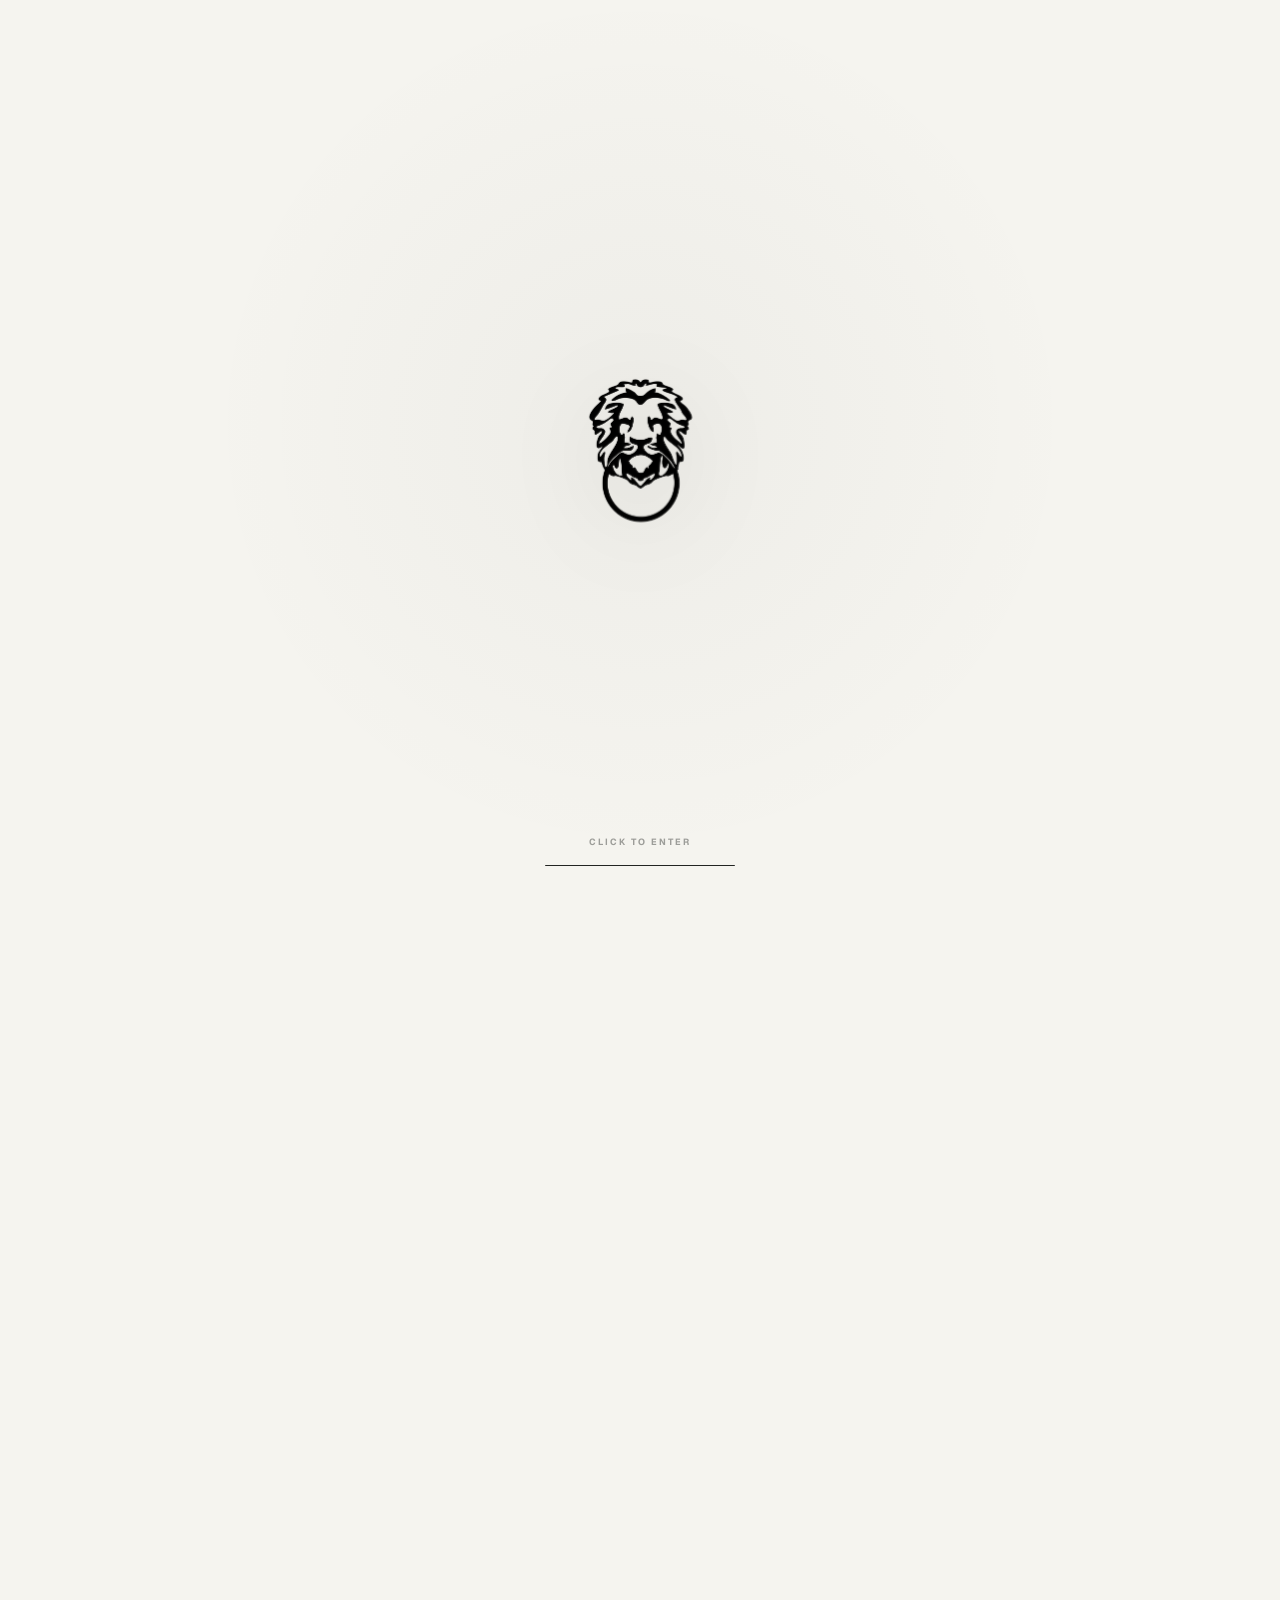
==== index.html @ c9fa3d01 "Update index.html" ====
<!DOCTYPE html>
<html lang="en" data-theme="light">
<head>
<meta charset="UTF-8">
<meta name="viewport" content="width=device-width, initial-scale=1.0, viewport-fit=cover">
<meta name="apple-mobile-web-app-capable" content="yes">
<title>Peachtree · Advisor Resource Center</title>
<link rel="preconnect" href="https://fonts.googleapis.com">
<link href="https://fonts.googleapis.com/css2?family=Cormorant+Garamond:ital,wght@0,300;0,400;0,500;0,600;1,300;1,400;1,500&family=Geist:wght@300;400;500;600&display=swap" rel="stylesheet">
<style>
 
/* ═══ TOKENS ═══ */
*, *::before, *::after { box-sizing: border-box; margin: 0; padding: 0; }
:root {
  --black:#000; --iron-ore:#222422; --ivory:#F5F4EF; --white:#fff;
  --ease:cubic-bezier(0.22,1,0.36,1); --spring:cubic-bezier(0.34,1.56,0.64,1);
  --accent:#2563eb; --new-badge:#dc2626;
}
[data-theme="light"] {
  --bg:var(--ivory); --bg-raised:var(--white); --bg-deep:#E8E7E1;
  --nav-bg:rgba(245,244,239,0.88); --nav-border:rgba(34,36,34,0.09);
  --text:var(--iron-ore); --text-2:rgba(34,36,34,0.50); --text-3:rgba(34,36,34,0.28);
  --border:rgba(34,36,34,0.09); --border-mid:rgba(34,36,34,0.15);
  --card-bg:var(--white);
  --card-shadow:0 4px 24px rgba(0,0,0,0.08),0 1px 4px rgba(0,0,0,0.04);
  --card-shadow-hov:0 20px 60px rgba(0,0,0,0.15),0 4px 16px rgba(0,0,0,0.07);
  --spine-bg:var(--iron-ore); --spine-text:var(--ivory);
  --badge-bg:var(--iron-ore); --badge-text:var(--ivory);
  --overlay-bg:rgba(20,22,20,0.60); --panel-bg:var(--white); --panel-bar:#EDECEA;
  --panel-border:rgba(34,36,34,0.10); --loader-ring:var(--iron-ore);
  --dot-bg:rgba(34,36,34,0.18); --dot-active:var(--iron-ore);
  --footer-border:rgba(34,36,34,0.08); --fav-color:#f59e0b;
}
[data-theme="dark"] {
  --bg:#141614; --bg-raised:#1C1E1C; --bg-deep:#0E100E;
  --nav-bg:rgba(14,16,14,0.92); --nav-border:rgba(245,244,239,0.07);
  --text:var(--ivory); --text-2:rgba(245,244,239,0.48); --text-3:rgba(245,244,239,0.24);
  --border:rgba(245,244,239,0.07); --border-mid:rgba(245,244,239,0.13);
  --card-bg:#1C1E1C;
  --card-shadow:0 4px 24px rgba(0,0,0,0.40),0 1px 4px rgba(0,0,0,0.20);
  --card-shadow-hov:0 20px 60px rgba(0,0,0,0.65),0 4px 16px rgba(0,0,0,0.30);
  --spine-bg:var(--ivory); --spine-text:var(--iron-ore);
  --badge-bg:rgba(245,244,239,0.12); --badge-text:var(--ivory);
  --overlay-bg:rgba(0,0,0,0.75); --panel-bg:#1C1E1C; --panel-bar:#111311;
  --panel-border:rgba(245,244,239,0.08); --loader-ring:var(--ivory);
  --dot-bg:rgba(245,244,239,0.18); --dot-active:var(--ivory);
  --footer-border:rgba(245,244,239,0.07); --fav-color:#f59e0b;
}
 
html { -webkit-font-smoothing:antialiased; scroll-behavior:smooth; }
body {
  font-family:'Geist',system-ui,sans-serif;
  background:var(--bg); color:var(--text);
  min-height:100svh; overflow-x:hidden;
  transition:background 0.5s var(--ease),color 0.5s var(--ease);
}
 
/* ═══ NAV ═══ */
nav {
  position:sticky; top:0; z-index:200; height:64px;
  display:flex; align-items:center; padding:0 48px;
  background:var(--nav-bg); border-bottom:1px solid var(--nav-border);
  backdrop-filter:saturate(180%) blur(24px);
  -webkit-backdrop-filter:saturate(180%) blur(24px);
  transition:background 0.5s var(--ease),border-color 0.5s var(--ease);
}
.nav-inner { width:100%; max-width:1500px; margin:0 auto; display:flex; align-items:center; justify-content:space-between; }
.wordmark { line-height:1; cursor:default; display:flex; align-items:center; min-width:170px; }
.nav-logo { width:clamp(178px,16vw,252px); height:42px; object-fit:contain; object-position:left center; display:block; border-radius:0; transition:opacity 0.5s var(--ease), transform 0.3s var(--ease); }
.nav-logo-dark { display:none; }
[data-theme="dark"] .nav-logo-light { display:none; }
[data-theme="dark"] .nav-logo-dark { display:block; }
.wordmark:hover .nav-logo { transform:translateY(-1px); }
.wordmark-fallback { display:none; font-family:'Cormorant Garamond',serif; font-size:18px; font-weight:600; letter-spacing:0.06em; color:var(--text); line-height:0.92; }
.wordmark-fallback small { display:block; font-family:'Geist',system-ui,sans-serif; font-size:8px; font-weight:600; letter-spacing:0.22em; text-transform:uppercase; color:var(--text); margin-top:5px; }
.wordmark.logo-missing .wordmark-fallback { display:block; }
.wordmark.logo-missing .nav-logo { display:none !important; }
.nav-label { font-size:10px; font-weight:700; letter-spacing:0.20em; text-transform:uppercase; color:var(--text); transition:color 0.5s; }
.nav-right { display:flex; align-items:center; gap:12px; }
.theme-pill { display:flex; background:var(--bg-deep); border:1px solid var(--border); border-radius:40px; padding:3px; cursor:pointer; transition:background 0.4s,border-color 0.4s; }
.theme-pill:hover { border-color:var(--border-mid); }
.tp-opt { font-size:11px; font-weight:600; padding:5px 14px; border-radius:30px; color:var(--text-3); transition:all 0.25s var(--ease); user-select:none; line-height:1; }
.tp-opt.on { background:var(--bg-raised); color:var(--text); box-shadow:0 1px 4px rgba(0,0,0,0.08); }
.admin-trigger { font-size:10px; font-weight:600; letter-spacing:0.14em; text-transform:uppercase; color:var(--text-2); border:1px solid var(--border-mid); background:transparent; padding:6px 13px; border-radius:8px; cursor:pointer; transition:all 0.2s var(--ease); }
.admin-trigger:hover { border-color:var(--border-mid); color:var(--text); background:var(--bg-deep); }
 
/* ═══ SEARCH BAR ═══ */
.search-wrap {
  max-width:1500px; margin:0 auto; padding:0 48px 32px;
  opacity:0; animation:up 0.7s var(--ease) 0.30s both;
}
.search-bar {
  display:flex; align-items:center; gap:12px;
  background:var(--card-bg); border:1px solid var(--border-mid);
  border-radius:14px; padding:12px 18px;
  box-shadow:var(--card-shadow);
  transition:border-color 0.2s,box-shadow 0.2s,background 0.5s;
}
.search-bar:focus-within { border-color:var(--iron-ore); box-shadow:0 0 0 3px rgba(34,36,34,0.07); }
[data-theme="dark"] .search-bar:focus-within { border-color:var(--ivory); box-shadow:0 0 0 3px rgba(245,244,239,0.07); }
.search-icon { color:var(--text-3); font-size:15px; flex-shrink:0; transition:color 0.5s; }
.search-input { flex:1; font-family:'Geist',system-ui,sans-serif; font-size:14px; color:var(--text); background:transparent; border:none; outline:none; }
.search-input::placeholder { color:var(--text-3); }
.search-clear { font-size:13px; color:var(--text-3); cursor:pointer; border:none; background:transparent; padding:2px 6px; border-radius:5px; transition:all 0.2s; display:none; }
.search-clear.show { display:block; }
.search-clear:hover { background:var(--bg-deep); color:var(--text); }
.search-count { font-size:11px; color:var(--text-3); white-space:nowrap; transition:color 0.5s; }
 
/* ═══ ANNOUNCEMENT BANNER ═══ */
.announce-bar {
  background: var(--iron-ore);
  color: var(--ivory);
  padding: 11px 48px;
  display: flex;
  align-items: center;
  justify-content: space-between;
  gap: 16px;
  font-size: 13px;
  font-weight: 500;
  line-height: 1.5;
  transition: background 0.5s;
}
[data-theme="dark"] .announce-bar { background: #2a2e2a; border-bottom: 1px solid var(--border); }
.announce-bar.hidden { display: none; }
.announce-msg { flex: 1; }
.announce-dismiss {
  font-size: 11px; font-weight: 700; letter-spacing: 0.08em;
  text-transform: uppercase; color: rgba(245,244,239,0.6);
  background: transparent; border: 1px solid rgba(245,244,239,0.25);
  border-radius: 6px; padding: 4px 11px; cursor: pointer;
  transition: all 0.2s; flex-shrink: 0; white-space: nowrap;
}
.announce-dismiss:hover { background: rgba(245,244,239,0.12); color: var(--ivory); }
 
/* ═══ CATEGORY FILTERS ═══ */
.filter-wrap {
  max-width: 1500px; margin: 0 auto; padding: 0 48px 24px;
  display: flex; align-items: center; gap: 8px; flex-wrap: wrap;
}
.filter-pill {
  font-size: 11px; font-weight: 600; letter-spacing: 0.08em;
  text-transform: uppercase; padding: 7px 16px; border-radius: 30px;
  border: 1px solid var(--border-mid); background: transparent;
  color: var(--text-2); cursor: pointer;
  transition: all 0.2s var(--ease);
}
.filter-pill:hover { border-color: var(--iron-ore); color: var(--text); background: var(--bg-deep); }
[data-theme="dark"] .filter-pill:hover { border-color: var(--ivory); }
.filter-pill.active {
  background: var(--iron-ore); color: var(--ivory);
  border-color: var(--iron-ore);
}
[data-theme="dark"] .filter-pill.active { background: var(--ivory); color: var(--iron-ore); border-color: var(--ivory); }
 
/* ═══ SECTION DIVIDER ═══ */
.shelf-divider {
  font-size: 9px; font-weight: 800; letter-spacing: 0.26em;
  text-transform: uppercase; color: var(--text-2);
  padding: 28px 0 14px;
  border-bottom: 1px solid var(--border);
  margin-bottom: 20px;
  display: flex; align-items: center; gap: 12px;
  transition: color 0.5s, border-color 0.5s;
}
.shelf-divider::before {
  content: '';
  width: 20px; height: 2px;
  background: var(--iron-ore);
  border-radius: 2px;
  flex-shrink: 0;
  transition: background 0.5s;
}
[data-theme="dark"] .shelf-divider::before { background: var(--ivory); }
 
/* Admin section divider field */
.admin-divider-row {
  display: flex; align-items: center; gap: 10px;
  padding: 11px 14px; background: var(--bg-deep);
  border: 1px solid var(--border); border-radius: 10px; margin-bottom: 16px;
}
.admin-divider-icon { font-size: 16px; flex-shrink: 0; }
.admin-divider-info { flex: 1; }
.admin-divider-label { font-size: 13px; font-weight: 500; color: var(--text); transition: color 0.5s; }
.admin-divider-sub { font-size: 11px; color: var(--text-3); transition: color 0.5s; }
 
/* ═══ HERO ═══ */
.hero { max-width:1500px; margin:0 auto; padding:72px 48px 40px; }
.hero-eyebrow { font-size:9px; font-weight:700; letter-spacing:0.26em; text-transform:uppercase; color:var(--text); margin-bottom:16px; opacity:0; animation:up 0.7s var(--ease) 0.05s both; transition:color 0.5s; }
.hero-title { font-family:'Cormorant Garamond',serif; font-size:clamp(48px,5.5vw,88px); font-weight:400; line-height:1.02; letter-spacing:-0.015em; color:var(--text); opacity:0; animation:up 0.7s var(--ease) 0.12s both; transition:color 0.5s; }
.hero-title em { font-style:italic; font-weight:300; color:var(--text); transition:color 0.5s; }
.hero-rule { width:48px; height:1px; background:var(--border-mid); margin:28px 0; opacity:0; animation:up 0.7s var(--ease) 0.19s both; transition:background 0.5s; }
.hero-desc { font-size:15px; color:var(--text); line-height:1.75; max-width:460px; opacity:0; animation:up 0.7s var(--ease) 0.25s both; transition:color 0.5s; }
@keyframes up { from{opacity:0;transform:translateY(20px)} to{opacity:1;transform:translateY(0)} }
 
/* ═══ SHELF ═══ */
.shelf-wrap { max-width:1500px; margin:0 auto; padding:0 48px 100px; }
.shelf-label { font-size:9px; font-weight:700; letter-spacing:0.22em; text-transform:uppercase; color:var(--text-2); padding-bottom:16px; border-bottom:1px solid var(--border); margin-bottom:32px; transition:color 0.5s,border-color 0.5s; }
.shelf-section { margin-bottom:48px; }
.shelf { display:flex; flex-direction:column; gap:20px; }
 
/* No results */
.no-results { text-align:center; padding:60px 20px; color:var(--text-3); }
.no-results-icon { font-size:40px; margin-bottom:12px; opacity:0.5; }
.no-results-text { font-family:'Cormorant Garamond',serif; font-size:22px; color:var(--text-2); }
 
/* ═══ MAG CARD ═══ */
.mag-card {
  display:flex; align-items:stretch; background:var(--card-bg);
  border-radius:16px; border:1px solid var(--border);
  box-shadow:var(--card-shadow); overflow:hidden; cursor:pointer;
  position:relative; opacity:0; animation:up 0.6s var(--ease) both;
  transition:box-shadow 0.35s var(--ease),transform 0.35s var(--ease),background 0.5s var(--ease),border-color 0.5s var(--ease);
  min-height:110px;
}
.mag-card:nth-child(1){animation-delay:0.10s} .mag-card:nth-child(2){animation-delay:0.15s}
.mag-card:nth-child(3){animation-delay:0.20s} .mag-card:nth-child(4){animation-delay:0.25s}
.mag-card:nth-child(5){animation-delay:0.30s} .mag-card:nth-child(6){animation-delay:0.35s}
.mag-card:nth-child(7){animation-delay:0.40s} .mag-card:nth-child(8){animation-delay:0.45s}
.mag-card:nth-child(9){animation-delay:0.50s} .mag-card:nth-child(10){animation-delay:0.55s}
.mag-card:nth-child(11){animation-delay:0.60s} .mag-card:nth-child(12){animation-delay:0.65s}
.mag-card.search-hidden { display:none; }
.mag-card:hover { box-shadow:var(--card-shadow-hov); transform:translateY(-5px) translateX(3px); }
.mag-card:active { transform:translateY(-2px) scale(0.995); }
.mag-card::before { content:''; position:absolute; right:0; top:8px; bottom:8px; width:0; background:linear-gradient(to right,transparent,rgba(34,36,34,0.04)); border-radius:0 16px 16px 0; transition:width 0.4s var(--ease); pointer-events:none; }
.mag-card:hover::before { width:40px; }
[data-theme="dark"] .mag-card::before { background:linear-gradient(to right,transparent,rgba(245,244,239,0.03)); }
 
.mag-spine { width:52px; flex-shrink:0; background:var(--spine-bg); display:flex; align-items:center; justify-content:center; padding:12px 0; position:relative; transition:background 0.5s var(--ease); }
.mag-spine-num { font-family:'Cormorant Garamond',serif; font-size:13px; font-weight:400; color:var(--spine-text); writing-mode:vertical-rl; text-orientation:mixed; transform:rotate(180deg); letter-spacing:0.08em; opacity:0.55; transition:color 0.5s; }
.spine-icon { position:absolute; top:16px; font-size:18px; line-height:1; }
.mag-body { flex:1; padding:22px 28px; display:flex; align-items:center; gap:24px; min-width:0; }
.mag-info { flex:1; min-width:0; }
.mag-type { font-size:9px; font-weight:700; letter-spacing:0.18em; text-transform:uppercase; color:var(--text-3); margin-bottom:7px; display:flex; align-items:center; gap:6px; transition:color 0.5s; }
.new-pill { background:var(--new-badge); color:white; font-size:8px; font-weight:800; letter-spacing:0.14em; padding:2px 7px; border-radius:4px; text-transform:uppercase; animation:pulse-new 2s ease-in-out infinite; }
@keyframes pulse-new { 0%,100%{opacity:1} 50%{opacity:0.75} }
.mag-title { font-family:'Cormorant Garamond',serif; font-size:26px; font-weight:500; color:var(--text); line-height:1.20; letter-spacing:0.01em; margin-bottom:7px; transition:color 0.5s; }
.mag-desc { font-size:13px; color:var(--text-2); line-height:1.6; transition:color 0.5s; }
.mag-right { display:flex; flex-direction:column; align-items:flex-end; justify-content:space-between; gap:16px; flex-shrink:0; }
.mag-badge { font-size:9px; font-weight:700; letter-spacing:0.14em; text-transform:uppercase; background:var(--badge-bg); color:var(--badge-text); padding:5px 11px; border-radius:6px; transition:background 0.5s,color 0.5s; }
.mag-actions { display:flex; align-items:center; gap:8px; }
 
/* Favorite star */
.fav-btn {
  width:32px; height:32px; border-radius:50%; border:1px solid var(--border-mid);
  background:transparent; display:flex; align-items:center; justify-content:center;
  cursor:pointer; font-size:14px; transition:all 0.2s var(--ease); flex-shrink:0;
  z-index:2; position:relative;
}
.fav-btn:hover { border-color:var(--fav-color); background:rgba(245,158,11,0.08); }
.fav-btn.active { border-color:var(--fav-color); background:rgba(245,158,11,0.12); }
.fav-star { transition:transform 0.25s var(--spring); }
.fav-btn:hover .fav-star { transform:scale(1.25); }
.fav-btn.active .fav-star { filter:none; }
 
.mag-arrow { width:36px; height:36px; border-radius:50%; border:1px solid var(--border-mid); display:flex; align-items:center; justify-content:center; transition:all 0.3s var(--ease); flex-shrink:0; }
.mag-card:hover .mag-arrow { background:var(--iron-ore); border-color:var(--iron-ore); transform:translate(2px,-2px); }
[data-theme="dark"] .mag-card:hover .mag-arrow { background:var(--ivory); border-color:var(--ivory); }
.mag-arrow-icon { transition:stroke 0.3s; stroke:var(--text-3); }
.mag-card:hover .mag-arrow-icon { stroke:var(--ivory); }
[data-theme="dark"] .mag-card:hover .mag-arrow-icon { stroke:var(--iron-ore); }
 
/* ═══ RECENTLY OPENED ═══ */
.recent-section { margin-bottom:40px; }
.recent-row { display:flex; gap:12px; flex-wrap:wrap; }
.recent-chip {
  display:flex; align-items:center; gap:8px;
  background:var(--card-bg); border:1px solid var(--border);
  border-radius:10px; padding:9px 14px; cursor:pointer;
  font-size:12px; font-weight:500; color:var(--text-2);
  box-shadow:var(--card-shadow);
  transition:all 0.2s var(--ease);
  max-width:220px;
}
.recent-chip:hover { border-color:var(--border-mid); color:var(--text); box-shadow:var(--card-shadow-hov); transform:translateY(-2px); }
.recent-chip-icon { font-size:14px; flex-shrink:0; }
.recent-chip-label { white-space:nowrap; overflow:hidden; text-overflow:ellipsis; }
.recent-chip-x { margin-left:4px; opacity:0.4; flex-shrink:0; font-size:11px; }
.recent-chip:hover .recent-chip-x { opacity:0.7; }
 
/* ═══ VIEWER OVERLAY ═══ */
.overlay { position:fixed; inset:0; z-index:900; opacity:0; pointer-events:none; transition:opacity 0.4s var(--ease); display:flex; flex-direction:column; }
.overlay.open { opacity:1; pointer-events:all; }
.overlay-scrim { position:absolute; inset:0; background:var(--overlay-bg); backdrop-filter:blur(18px) saturate(120%); -webkit-backdrop-filter:blur(18px) saturate(120%); }
.viewer-sheet { position:relative; z-index:1; display:flex; flex-direction:column; width:calc(100% - 48px); max-width:1380px; height:calc(100vh - 40px); margin:20px auto; background:var(--panel-bg); border-radius:20px; overflow:hidden; border:1px solid var(--panel-border); box-shadow:0 40px 100px rgba(0,0,0,0.25),0 8px 32px rgba(0,0,0,0.10); transform:scale(0.96) translateY(20px); transition:transform 0.45s var(--ease),background 0.5s,border-color 0.5s; }
.overlay.open .viewer-sheet { transform:scale(1) translateY(0); }
.sheet-bar { height:56px; display:flex; align-items:center; padding:0 20px; border-bottom:1px solid var(--panel-border); background:var(--panel-bar); flex-shrink:0; gap:10px; transition:background 0.5s,border-color 0.5s; }
.bar-left { display:flex; align-items:center; gap:10px; flex:1; min-width:0; }
.bar-badge { font-size:9px; font-weight:700; letter-spacing:0.14em; text-transform:uppercase; background:var(--badge-bg); color:var(--badge-text); padding:4px 10px; border-radius:5px; flex-shrink:0; transition:background 0.5s,color 0.5s; }
.bar-title { font-size:14px; font-weight:500; color:var(--text); white-space:nowrap; overflow:hidden; text-overflow:ellipsis; transition:color 0.5s; }
.bar-right { display:flex; align-items:center; gap:8px; flex-shrink:0; }
.bar-btn { width:34px; height:34px; border-radius:50%; border:1px solid var(--border-mid); background:transparent; display:flex; align-items:center; justify-content:center; cursor:pointer; transition:all 0.2s var(--ease); flex-shrink:0; }
.bar-btn svg { stroke:var(--text-2); transition:stroke 0.2s; }
.bar-btn:hover { background:var(--iron-ore); border-color:var(--iron-ore); }
.bar-btn:hover svg { stroke:var(--ivory); }
[data-theme="dark"] .bar-btn:hover { background:var(--ivory); border-color:var(--ivory); }
[data-theme="dark"] .bar-btn:hover svg { stroke:var(--iron-ore); }
.bar-btn:disabled { opacity:0.25; cursor:not-allowed; }
.bar-btn:disabled:hover { background:transparent; border-color:var(--border-mid); }
.bar-btn:disabled:hover svg { stroke:var(--text-2); }
.bar-counter { font-size:11px; font-weight:500; color:var(--text-3); min-width:36px; text-align:center; transition:color 0.5s; }
.bar-open { display:flex; align-items:center; gap:7px; font-size:12px; font-weight:600; letter-spacing:0.05em; text-transform:uppercase; text-decoration:none; color:var(--ivory); background:var(--iron-ore); border:1px solid transparent; padding:9px 18px; border-radius:9px; transition:all 0.25s var(--ease); white-space:nowrap; box-shadow:0 2px 10px rgba(34,36,34,0.25); }
.bar-open:hover { background:var(--black); transform:translateY(-2px); box-shadow:0 6px 20px rgba(34,36,34,0.35); }
[data-theme="dark"] .bar-open { color:var(--iron-ore); background:var(--ivory); }
[data-theme="dark"] .bar-open:hover { background:var(--white); }
 
/* Copy link button */
.bar-copy { display:flex; align-items:center; gap:6px; font-size:11px; font-weight:600; letter-spacing:0.05em; text-transform:uppercase; color:var(--text-2); background:transparent; border:1px solid var(--border-mid); padding:8px 14px; border-radius:8px; cursor:pointer; transition:all 0.2s var(--ease); white-space:nowrap; }
.bar-copy:hover { border-color:var(--border-mid); background:var(--bg-deep); color:var(--text); }
.bar-copy.copied { border-color:#16a34a; color:#16a34a; background:rgba(22,163,74,0.08); }
 
.bar-close { width:34px; height:34px; border-radius:50%; border:1px solid var(--border-mid); background:transparent; display:flex; align-items:center; justify-content:center; cursor:pointer; font-size:18px; line-height:1; color:var(--text-2); transition:all 0.2s var(--ease); flex-shrink:0; }
.bar-close:hover { background:#ff3b30; border-color:#ff3b30; color:white; }
.bar-back { display:none; align-items:center; gap:6px; font-size:11px; font-weight:600; letter-spacing:0.06em; text-transform:uppercase; color:var(--text-2); border:1px solid var(--border-mid); padding:7px 14px; border-radius:8px; cursor:pointer; background:transparent; transition:all 0.2s var(--ease); white-space:nowrap; flex-shrink:0; }
.bar-back.show { display:flex; }
.bar-back:hover { background:var(--bg-deep); color:var(--text); }
.sheet-stage { flex:1; position:relative; overflow:hidden; background:var(--bg-deep); transition:background 0.5s; }
.sheet-frame { position:absolute; inset:0; width:100%; height:100%; border:none; opacity:0; transition:opacity 0.5s var(--ease),transform 0.45s var(--ease); }
.sheet-frame.show { opacity:1; transform:none !important; }
.sheet-frame.from-right { transform:translateX(60px); }
.sheet-frame.from-left { transform:translateX(-60px); }
.sheet-loader { position:absolute; inset:0; display:flex; flex-direction:column; align-items:center; justify-content:center; gap:14px; z-index:5; opacity:0; pointer-events:none; transition:opacity 0.3s; }
.sheet-loader.on { opacity:1; pointer-events:all; }
.spin { width:32px; height:32px; border-radius:50%; border:2.5px solid var(--border); border-top-color:var(--loader-ring); animation:spin 0.75s linear infinite; }
@keyframes spin { to{transform:rotate(360deg)} }
.spin-txt { font-size:12px; color:var(--text-3); letter-spacing:0.06em; transition:color 0.5s; }
.sheet-dots { display:flex; align-items:center; justify-content:center; gap:6px; padding:11px 20px; border-top:1px solid var(--panel-border); background:var(--panel-bar); flex-shrink:0; flex-wrap:wrap; transition:background 0.5s,border-color 0.5s; }
.sdot { width:6px; height:6px; border-radius:50%; background:var(--dot-bg); cursor:pointer; transition:all 0.3s var(--ease); }
.sdot.on { background:var(--dot-active); width:22px; border-radius:3px; }
.sdot:hover:not(.on) { transform:scale(1.35); opacity:0.7; }
.sub-picker { position:absolute; inset:0; display:flex; flex-direction:column; align-items:center; justify-content:center; padding:40px 48px; gap:14px; opacity:0; pointer-events:none; transition:opacity 0.35s var(--ease); overflow-y:auto; }
.sub-picker.show { opacity:1; pointer-events:all; }
.sub-picker-title { font-family:'Cormorant Garamond',serif; font-size:32px; font-weight:500; color:var(--text); letter-spacing:0.01em; margin-bottom:8px; text-align:center; transition:color 0.5s; }
.sub-picker-sub { font-size:13px; color:var(--text-2); margin-bottom:20px; text-align:center; transition:color 0.5s; }
.sub-item { width:100%; max-width:560px; background:var(--card-bg); border:1px solid var(--border); border-radius:14px; padding:20px 24px; cursor:pointer; display:flex; align-items:center; gap:18px; box-shadow:var(--card-shadow); transition:transform 0.28s var(--ease),box-shadow 0.28s var(--ease),background 0.5s,border-color 0.5s; }
.sub-item:hover { transform:translateY(-3px) translateX(2px); box-shadow:var(--card-shadow-hov); }
.sub-item-icon { width:44px; height:44px; border-radius:10px; background:var(--iron-ore); display:flex; align-items:center; justify-content:center; font-size:20px; flex-shrink:0; transition:background 0.5s; }
[data-theme="dark"] .sub-item-icon { background:rgba(245,244,239,0.10); border:1px solid var(--border); }
.sub-item-info { flex:1; min-width:0; }
.sub-item-label { font-family:'Cormorant Garamond',serif; font-size:20px; font-weight:500; color:var(--text); letter-spacing:0.01em; transition:color 0.5s; }
.sub-item-desc { font-size:12px; color:var(--text-2); margin-top:3px; transition:color 0.5s; }
.sub-item-badge { font-size:9px; font-weight:700; letter-spacing:0.14em; text-transform:uppercase; background:var(--badge-bg); color:var(--badge-text); padding:4px 10px; border-radius:5px; flex-shrink:0; transition:background 0.5s,color 0.5s; }
 
/* ═══ FOOTER ═══ */
footer { border-top:1px solid var(--footer-border); padding:24px 48px; transition:border-color 0.5s; }
.footer-inner { max-width:1500px; margin:0 auto; display:flex; align-items:center; justify-content:space-between; flex-wrap:wrap; gap:8px; }
.footer-brand { font-family:'Cormorant Garamond',serif; font-size:14px; font-weight:500; letter-spacing:0.05em; color:var(--text-3); transition:color 0.5s; }
.footer-copy { font-size:11px; color:var(--text-3); transition:color 0.5s; }
 
/* ═══ RESPONSIVE ═══ */
@media (max-width:768px) {
  nav { padding:0 20px; }
  .hero { padding:52px 20px 40px; }
  .shelf-wrap,.search-wrap { padding-left:20px; padding-right:20px; }
  .nav-label,.admin-trigger { display:none; }
  .hero-title { font-size:clamp(40px,11vw,64px); }
  .mag-desc { display:none; }
  .mag-title { font-size:20px; }
  .mag-body { padding:16px 18px; gap:14px; }
  .mag-spine { width:44px; }
  .viewer-sheet { width:calc(100% - 16px); height:calc(100dvh - 16px); margin:8px auto; border-radius:14px; }

  /* Mobile viewer polish */
  .sheet-bar { height:auto; min-height:56px; flex-wrap:wrap; align-items:flex-start; padding:12px; gap:10px; }
  .bar-left { width:100%; flex:0 0 100%; }
  .bar-title { font-size:13px; max-width:100%; }
  .bar-right { width:100%; overflow-x:auto; justify-content:flex-start; gap:7px; padding-bottom:2px; -webkit-overflow-scrolling:touch; }
  .bar-right::-webkit-scrollbar { display:none; }
  .bar-btn,.bar-close { width:34px; height:34px; min-width:34px; }
  .bar-copy,.bar-open,.bar-back { display:flex; min-height:34px; padding:8px 11px; font-size:10px; letter-spacing:0.04em; }
  .bar-counter { min-width:32px; padding-top:10px; }
  .sheet-stage { min-height:0; }
  .sub-picker { justify-content:flex-start; padding:24px 16px 32px; }
  .sub-picker-title { font-size:26px; }
  .sub-item { max-width:none; padding:16px; gap:12px; }
  .sub-item-icon { width:38px; height:38px; font-size:18px; }
  .sub-item-label { font-size:18px; }
  .sub-item-badge { font-size:8px; padding:4px 8px; }
  .mag-actions { gap:6px; }
  footer { padding:20px; }
}
@supports (padding-bottom:env(safe-area-inset-bottom)) {
  footer { padding-bottom:calc(24px + env(safe-area-inset-bottom)); }
}
 
/* ═══ ADMIN PANEL ═══ */
.admin-overlay { position:fixed; inset:0; z-index:1000; opacity:0; pointer-events:none; transition:opacity 0.35s var(--ease); }
.admin-overlay.open { opacity:1; pointer-events:all; }
.admin-panel { position:absolute; inset:0; display:grid; grid-template-rows:64px 1fr 72px; grid-template-columns:300px 1fr; background:var(--bg); transform:translateY(30px) scale(0.98); transition:transform 0.4s var(--ease),background 0.5s; overflow:hidden; }
.admin-overlay.open .admin-panel { transform:translateY(0) scale(1); }
 
/* Password gate */
.admin-gate { position:absolute; inset:0; z-index:10; display:flex; align-items:center; justify-content:center; background:var(--bg); flex-direction:column; gap:20px; }
.admin-gate.hidden { display:none; }
.admin-gate-box { background:var(--card-bg); border:1px solid var(--border); border-radius:20px; padding:40px 48px; display:flex; flex-direction:column; gap:16px; align-items:center; box-shadow:var(--card-shadow-hov); width:100%; max-width:400px; }
.admin-gate-title { font-family:'Cormorant Garamond',serif; font-size:28px; font-weight:500; color:var(--text); }
.admin-gate-sub { font-size:13px; color:var(--text-2); text-align:center; }
.admin-gate-input { font-family:'Geist',system-ui,sans-serif; font-size:15px; color:var(--text); background:var(--bg); border:1px solid var(--border-mid); border-radius:10px; padding:12px 16px; outline:none; width:100%; text-align:center; letter-spacing:0.1em; transition:border-color 0.2s; }
.admin-gate-input:focus { border-color:var(--iron-ore); }
.admin-gate-btn { width:100%; font-size:13px; font-weight:700; letter-spacing:0.08em; text-transform:uppercase; color:var(--ivory); background:var(--iron-ore); border:none; border-radius:10px; padding:13px; cursor:pointer; transition:all 0.2s var(--ease); }
.admin-gate-btn:hover { background:var(--black); transform:translateY(-1px); }
[data-theme="dark"] .admin-gate-btn { color:var(--iron-ore); background:var(--ivory); }
.admin-gate-err { font-size:12px; color:#dc2626; display:none; }
.admin-gate-err.show { display:block; }
.admin-gate-cancel { font-size:12px; color:var(--text-3); cursor:pointer; background:none; border:none; text-decoration:underline; }
 
.admin-topbar { grid-column:1/-1; grid-row:1; display:flex; align-items:center; justify-content:space-between; padding:0 28px; background:var(--panel-bar); border-bottom:1px solid var(--panel-border); gap:20px; transition:background 0.5s,border-color 0.5s; }
.admin-topbar-left { display:flex; align-items:center; gap:16px; }
.admin-topbar-title { font-family:'Cormorant Garamond',serif; font-size:22px; font-weight:500; color:var(--text); letter-spacing:0.01em; transition:color 0.5s; }
.admin-topbar-sub { font-size:11px; color:var(--text-3); transition:color 0.5s; }
.admin-topbar-right { display:flex; align-items:center; gap:10px; }
.admin-sidebar { grid-column:1; grid-row:2; border-right:1px solid var(--panel-border); overflow-y:auto; background:var(--panel-bar); display:flex; flex-direction:column; transition:background 0.5s,border-color 0.5s; }
.admin-sidebar-label { font-size:9px; font-weight:700; letter-spacing:0.20em; text-transform:uppercase; color:var(--text-3); padding:18px 20px 10px; transition:color 0.5s; }
.admin-sidebar-item { display:flex; align-items:center; gap:10px; padding:12px 20px; cursor:pointer; border-bottom:1px solid var(--border); transition:background 0.18s; position:relative; user-select:none; }
.admin-sidebar-item:hover { background:var(--bg-deep); }
.admin-sidebar-item.active { background:var(--bg-raised); border-right:2px solid var(--iron-ore); }
[data-theme="dark"] .admin-sidebar-item.active { border-right-color:var(--ivory); }
.asi-icon { font-size:18px; flex-shrink:0; width:28px; text-align:center; }
.asi-info { flex:1; min-width:0; }
.asi-name { font-size:13px; font-weight:500; color:var(--text); white-space:nowrap; overflow:hidden; text-overflow:ellipsis; transition:color 0.5s; }
.asi-type { font-size:10px; color:var(--text-3); transition:color 0.5s; }
.asi-status { font-size:8px; font-weight:700; letter-spacing:0.10em; text-transform:uppercase; padding:2px 7px; border-radius:4px; flex-shrink:0; }
.asi-status.live { background:#d4edda; color:#155724; }
.asi-status.empty { background:var(--bg-deep); color:var(--text-3); border:1px solid var(--border); }
 
.admin-sidebar-add { margin:12px 16px; font-size:11px; font-weight:600; color:var(--text-2); background:transparent; border:1px dashed var(--border-mid); border-radius:8px; padding:10px; cursor:pointer; display:flex; align-items:center; justify-content:center; gap:6px; transition:all 0.2s var(--ease); }
.admin-sidebar-add:hover { border-color:var(--iron-ore); color:var(--text); background:var(--bg-raised); }
[data-theme="dark"] .admin-sidebar-add:hover { border-color:var(--ivory); }
.admin-editor { grid-column:2; grid-row:2; overflow-y:auto; padding:32px 40px; display:flex; flex-direction:column; gap:0; }
.admin-empty { display:flex; flex-direction:column; align-items:center; justify-content:center; height:100%; gap:12px; color:var(--text-3); text-align:center; }
.admin-empty-icon { font-size:48px; opacity:0.4; }
.admin-empty-title { font-family:'Cormorant Garamond',serif; font-size:24px; font-weight:400; color:var(--text-2); }
.admin-empty-sub { font-size:13px; color:var(--text-3); max-width:320px; line-height:1.6; }
.editor-section-title { font-size:9px; font-weight:700; letter-spacing:0.22em; text-transform:uppercase; color:var(--text-3); padding-bottom:12px; border-bottom:1px solid var(--border); margin-bottom:20px; margin-top:32px; transition:color 0.5s,border-color 0.5s; }
.editor-section-title:first-child { margin-top:0; }
.admin-field { display:flex; flex-direction:column; gap:6px; margin-bottom:16px; }
.admin-field:last-child { margin-bottom:0; }
.admin-label { font-size:10px; font-weight:700; letter-spacing:0.16em; text-transform:uppercase; color:var(--text-3); transition:color 0.5s; }
.admin-input { font-family:'Geist',system-ui,sans-serif; font-size:14px; color:var(--text); background:var(--bg-raised); border:1px solid var(--border-mid); border-radius:10px; padding:11px 14px; outline:none; transition:border-color 0.2s,background 0.5s,color 0.5s,box-shadow 0.2s; width:100%; }
.admin-input:focus { border-color:var(--iron-ore); box-shadow:0 0 0 3px rgba(34,36,34,0.07); }
[data-theme="dark"] .admin-input:focus { border-color:var(--ivory); box-shadow:0 0 0 3px rgba(245,244,239,0.07); }
.admin-input::placeholder { color:var(--text-3); }
.admin-input.url-input { font-size:12px; font-family:monospace; }
.admin-row-2 { display:grid; grid-template-columns:1fr 1fr; gap:16px; }
.admin-row-icon-name { display:grid; grid-template-columns:80px 1fr; gap:16px; }
 
/* New badge toggle */
.new-toggle-row { display:flex; align-items:center; gap:12px; padding:12px 14px; background:var(--bg-deep); border:1px solid var(--border); border-radius:10px; margin-bottom:16px; }
.new-toggle-label { font-size:13px; font-weight:500; color:var(--text); flex:1; transition:color 0.5s; }
.new-toggle-sub { font-size:11px; color:var(--text-3); transition:color 0.5s; }
.toggle-switch { position:relative; width:40px; height:22px; flex-shrink:0; }
.toggle-switch input { opacity:0; width:0; height:0; position:absolute; }
.toggle-slider { position:absolute; inset:0; background:var(--bg-deep); border:1px solid var(--border-mid); border-radius:11px; cursor:pointer; transition:all 0.25s; }
.toggle-slider::after { content:''; position:absolute; width:16px; height:16px; border-radius:50%; background:var(--text-3); top:2px; left:2px; transition:all 0.25s var(--spring); }
.toggle-switch input:checked + .toggle-slider { background:#dc2626; border-color:#dc2626; }
.toggle-switch input:checked + .toggle-slider::after { transform:translateX(18px); background:white; }
 
.subfolder-card { background:var(--bg-raised); border:1px solid var(--border); border-radius:14px; overflow:hidden; margin-bottom:16px; transition:background 0.5s,border-color 0.5s; box-shadow:var(--card-shadow); }
.subfolder-header { display:flex; align-items:center; gap:12px; padding:16px 20px; background:var(--panel-bar); border-bottom:1px solid var(--border); transition:background 0.5s,border-color 0.5s; }
.subfolder-icon-badge { font-size:20px; width:36px; height:36px; display:flex; align-items:center; justify-content:center; background:var(--bg-deep); border-radius:8px; flex-shrink:0; border:1px solid var(--border); }
.subfolder-name { flex:1; font-family:'Cormorant Garamond',serif; font-size:18px; font-weight:500; color:var(--text); transition:color 0.5s; }
.subfolder-name-empty { color:var(--text-3); font-style:italic; }
.subfolder-body { padding:20px; display:flex; flex-direction:column; gap:14px; }
.file-row { display:grid; grid-template-columns:40px 1fr 1fr 34px; gap:10px; align-items:end; background:var(--bg); border:1px solid var(--border); border-radius:10px; padding:14px 16px; transition:background 0.5s,border-color 0.5s; }
.file-row-label { font-size:9px; font-weight:700; letter-spacing:0.14em; text-transform:uppercase; color:var(--text-3); margin-bottom:4px; transition:color 0.5s; }
.file-url-row { grid-column:1/-1; display:grid; grid-template-columns:1fr 34px; gap:10px; align-items:end; }
.btn-add-sub,.btn-add-file { font-size:12px; font-weight:600; color:var(--text-2); background:transparent; border:1px dashed var(--border-mid); border-radius:10px; padding:12px; cursor:pointer; display:flex; align-items:center; justify-content:center; gap:8px; transition:all 0.2s var(--ease); width:100%; }
.btn-add-sub:hover,.btn-add-file:hover { border-color:var(--iron-ore); color:var(--text); background:var(--bg-raised); }
[data-theme="dark"] .btn-add-sub:hover,[data-theme="dark"] .btn-add-file:hover { border-color:var(--ivory); }
.btn-icon-remove { width:34px; height:34px; border-radius:8px; border:1px solid rgba(204,51,51,0.25); background:transparent; color:#cc3333; font-size:15px; cursor:pointer; display:flex; align-items:center; justify-content:center; transition:all 0.18s var(--ease); flex-shrink:0; }
.btn-icon-remove:hover { background:#cc3333; color:white; border-color:#cc3333; }
.btn-delete-tile-big { font-size:12px; font-weight:600; color:#cc3333; background:transparent; border:1px solid rgba(204,51,51,0.25); border-radius:9px; padding:9px 18px; cursor:pointer; transition:all 0.2s var(--ease); }
.btn-delete-tile-big:hover { background:#cc3333; color:white; border-color:#cc3333; }
.editor-bottom-row { display:flex; justify-content:flex-end; padding-top:24px; margin-top:8px; border-top:1px solid var(--border); }
.admin-bottombar { grid-column:1/-1; grid-row:3; display:flex; align-items:center; justify-content:space-between; padding:0 28px; background:var(--panel-bar); border-top:1px solid var(--panel-border); gap:16px; transition:background 0.5s,border-color 0.5s; }
.admin-bottombar-hint { font-size:12px; color:var(--text-3); flex:1; transition:color 0.5s; }
.admin-bottombar-hint strong { color:var(--text-2); font-weight:600; }
.btn-export { display:flex; align-items:center; gap:8px; font-size:12px; font-weight:700; letter-spacing:0.06em; text-transform:uppercase; color:var(--ivory); background:var(--iron-ore); border:1px solid transparent; padding:11px 26px; border-radius:10px; cursor:pointer; box-shadow:0 2px 10px rgba(34,36,34,0.25); transition:all 0.25s var(--ease); white-space:nowrap; }
.btn-export:hover { background:var(--black); transform:translateY(-2px); box-shadow:0 6px 20px rgba(34,36,34,0.35); }
[data-theme="dark"] .btn-export { color:var(--iron-ore); background:var(--ivory); }
[data-theme="dark"] .btn-export:hover { background:var(--white); }
.btn-admin-close-big { display:flex; align-items:center; gap:6px; font-size:12px; font-weight:600; color:var(--text-2); background:transparent; border:1px solid var(--border-mid); padding:11px 20px; border-radius:10px; cursor:pointer; transition:all 0.2s var(--ease); white-space:nowrap; }
.btn-admin-close-big:hover { background:var(--bg-deep); color:var(--text); }
 

/* ═══ ADMIN EXECUTIVE EXPERIENCE UPGRADES ═══ */
.admin-panel.admin-mode-simple .advanced-only { display:none !important; }
.admin-panel.admin-mode-advanced .simple-helper { display:none !important; }
.admin-topbar-actions { display:flex; align-items:center; gap:8px; flex-wrap:wrap; justify-content:flex-end; }
.admin-mode-toggle { display:flex; align-items:center; gap:3px; background:var(--bg-deep); border:1px solid var(--border); border-radius:999px; padding:3px; }
.admin-mode-btn { font-size:10px; font-weight:700; letter-spacing:0.08em; text-transform:uppercase; color:var(--text-3); background:transparent; border:none; border-radius:999px; padding:6px 10px; cursor:pointer; transition:all 0.2s var(--ease); }
.admin-mode-btn.active { color:var(--text); background:var(--bg-raised); box-shadow:0 1px 4px rgba(0,0,0,0.08); }
.btn-admin-primary,.btn-admin-secondary { display:flex; align-items:center; justify-content:center; gap:7px; font-size:11px; font-weight:700; letter-spacing:0.07em; text-transform:uppercase; border-radius:10px; padding:10px 16px; cursor:pointer; transition:all 0.22s var(--ease); white-space:nowrap; }
.btn-admin-primary { color:var(--ivory); background:var(--iron-ore); border:1px solid var(--iron-ore); box-shadow:0 2px 10px rgba(34,36,34,0.20); }
.btn-admin-primary:hover { background:var(--black); transform:translateY(-1px); }
.btn-admin-secondary { color:var(--text-2); background:transparent; border:1px solid var(--border-mid); }
.btn-admin-secondary:hover { color:var(--text); background:var(--bg-deep); }
[data-theme="dark"] .btn-admin-primary { color:var(--iron-ore); background:var(--ivory); border-color:var(--ivory); }
[data-theme="dark"] .btn-admin-primary:hover { background:var(--white); }
.admin-dashboard { max-width:1120px; margin:0 auto; width:100%; }
.admin-welcome { display:grid; grid-template-columns:1fr auto; gap:24px; align-items:end; margin-bottom:28px; padding-bottom:22px; border-bottom:1px solid var(--border); }
.admin-welcome-kicker { font-size:10px; font-weight:800; letter-spacing:0.22em; text-transform:uppercase; color:var(--text-3); margin-bottom:10px; }
.admin-welcome-title { font-family:'Cormorant Garamond',serif; font-size:clamp(34px,4vw,54px); font-weight:400; color:var(--text); line-height:1; }
.admin-welcome-copy { margin-top:12px; font-size:14px; line-height:1.7; color:var(--text-2); max-width:620px; }
.admin-stat-row { display:flex; gap:10px; flex-wrap:wrap; justify-content:flex-end; }
.admin-stat { min-width:116px; background:var(--card-bg); border:1px solid var(--border); border-radius:14px; padding:12px 14px; box-shadow:var(--card-shadow); }
.admin-stat-num { font-family:'Cormorant Garamond',serif; font-size:26px; color:var(--text); line-height:1; }
.admin-stat-label { font-size:9px; font-weight:700; letter-spacing:0.14em; text-transform:uppercase; color:var(--text-3); margin-top:5px; }
.admin-action-grid { display:grid; grid-template-columns:repeat(2,minmax(0,1fr)); gap:16px; }
.admin-action-card { background:var(--card-bg); border:1px solid var(--border); border-radius:18px; padding:22px; cursor:pointer; box-shadow:var(--card-shadow); transition:all 0.25s var(--ease); min-height:168px; display:flex; flex-direction:column; justify-content:space-between; }
.admin-action-card:hover { transform:translateY(-3px); box-shadow:var(--card-shadow-hov); border-color:var(--border-mid); }
.admin-action-icon { width:44px; height:44px; border-radius:12px; display:flex; align-items:center; justify-content:center; background:var(--bg-deep); border:1px solid var(--border); font-size:22px; margin-bottom:18px; }
.admin-action-title { font-family:'Cormorant Garamond',serif; font-size:24px; font-weight:500; color:var(--text); line-height:1.1; }
.admin-action-copy { font-size:13px; color:var(--text-2); line-height:1.6; margin-top:8px; }
.admin-action-note { font-size:10px; font-weight:700; letter-spacing:0.12em; text-transform:uppercase; color:var(--text-3); margin-top:16px; }
.admin-editor-shell { display:grid; grid-template-columns:minmax(0,1fr) 310px; gap:28px; align-items:start; }
.admin-form-card,.admin-preview-card,.admin-help-card { background:var(--card-bg); border:1px solid var(--border); border-radius:18px; box-shadow:var(--card-shadow); }
.admin-form-card { padding:28px; }
.admin-preview-card { position:sticky; top:18px; padding:18px; }
.admin-preview-label { font-size:9px; font-weight:800; letter-spacing:0.20em; text-transform:uppercase; color:var(--text-3); margin-bottom:12px; }
.admin-live-card { background:var(--bg-raised); border:1px solid var(--border); border-radius:16px; overflow:hidden; box-shadow:var(--card-shadow); }
.admin-live-card-top { height:46px; background:var(--spine-bg); color:var(--spine-text); display:flex; align-items:center; justify-content:space-between; padding:0 14px; }
.admin-live-icon { font-size:22px; }
.admin-live-type { font-size:9px; font-weight:800; letter-spacing:0.14em; text-transform:uppercase; opacity:.72; }
.admin-live-body { padding:18px; }
.admin-live-title { font-family:'Cormorant Garamond',serif; font-size:24px; font-weight:500; color:var(--text); line-height:1.15; }
.admin-live-desc { font-size:12px; color:var(--text-2); line-height:1.6; margin-top:8px; }
.admin-live-meta { display:flex; gap:6px; flex-wrap:wrap; margin-top:14px; }
.admin-live-pill { font-size:9px; font-weight:800; letter-spacing:0.10em; text-transform:uppercase; padding:4px 8px; border-radius:6px; background:var(--badge-bg); color:var(--badge-text); }
.admin-live-pill.new { background:#dc2626; color:#fff; }
.admin-help-card { margin-top:14px; padding:16px; }
.admin-help-title { font-size:12px; font-weight:700; color:var(--text); margin-bottom:6px; }
.admin-help-copy { font-size:12px; color:var(--text-2); line-height:1.55; }
.admin-url-tools { display:grid; grid-template-columns:minmax(0,1fr) auto; gap:8px; align-items:end; }
.btn-test-link { height:41px; border-radius:10px; border:1px solid var(--border-mid); background:transparent; color:var(--text-2); font-size:10px; font-weight:800; letter-spacing:0.08em; text-transform:uppercase; padding:0 13px; cursor:pointer; white-space:nowrap; transition:all 0.2s var(--ease); }
.btn-test-link:hover { background:var(--bg-deep); color:var(--text); }
.admin-wizard { max-width:1120px; margin:0 auto; width:100%; }
.admin-wizard-head { margin-bottom:24px; }
.admin-wizard-title { font-family:'Cormorant Garamond',serif; font-size:44px; font-weight:400; color:var(--text); line-height:1; }
.admin-wizard-copy { margin-top:10px; font-size:14px; line-height:1.7; color:var(--text-2); max-width:660px; }
.admin-wizard-grid { display:grid; grid-template-columns:repeat(3,minmax(0,1fr)); gap:16px; }
.admin-wizard-card { background:var(--card-bg); border:1px solid var(--border); border-radius:18px; padding:24px; cursor:pointer; box-shadow:var(--card-shadow); transition:all .25s var(--ease); min-height:260px; display:flex; flex-direction:column; }
.admin-wizard-card:hover { transform:translateY(-4px); border-color:var(--border-mid); box-shadow:var(--card-shadow-hov); }
.admin-wizard-icon { font-size:34px; margin-bottom:16px; }
.admin-wizard-name { font-family:'Cormorant Garamond',serif; font-size:26px; font-weight:500; color:var(--text); line-height:1.05; }
.admin-wizard-desc { font-size:13px; color:var(--text-2); line-height:1.6; margin:12px 0 16px; }
.admin-wizard-example { margin-top:auto; border-top:1px solid var(--border); padding-top:14px; font-size:11px; line-height:1.55; color:var(--text-3); }
.admin-note-box { background:var(--bg-deep); border:1px solid var(--border); border-radius:14px; padding:14px 16px; font-size:12px; line-height:1.6; color:var(--text-2); margin-bottom:18px; }
.admin-mode-simple .admin-note-box.simple-helper { display:block !important; }
.admin-checklist-modal { position:fixed; inset:0; z-index:1100; display:flex; align-items:center; justify-content:center; padding:24px; background:rgba(0,0,0,0.52); backdrop-filter:blur(14px); }
.admin-checklist-panel { width:min(720px,100%); max-height:calc(100vh - 48px); overflow:auto; background:var(--panel-bg); border:1px solid var(--panel-border); border-radius:22px; box-shadow:0 40px 100px rgba(0,0,0,.32); padding:30px; }
.admin-checklist-title { font-family:'Cormorant Garamond',serif; font-size:36px; font-weight:500; color:var(--text); line-height:1; }
.admin-checklist-copy { margin-top:10px; font-size:13px; color:var(--text-2); line-height:1.7; }
.admin-checklist-list { margin-top:22px; display:flex; flex-direction:column; gap:10px; }
.admin-check-item { display:flex; gap:10px; align-items:flex-start; padding:12px 14px; border-radius:12px; border:1px solid var(--border); background:var(--bg-raised); color:var(--text-2); font-size:13px; line-height:1.45; }
.admin-check-item.ok { color:#15803d; background:rgba(22,163,74,.08); border-color:rgba(22,163,74,.20); }
.admin-check-item.warn { color:#b45309; background:rgba(245,158,11,.08); border-color:rgba(245,158,11,.25); }
.admin-check-item.error { color:#b91c1c; background:rgba(220,38,38,.08); border-color:rgba(220,38,38,.22); }
.admin-check-actions { display:flex; justify-content:flex-end; gap:10px; flex-wrap:wrap; margin-top:24px; padding-top:20px; border-top:1px solid var(--border); }
.admin-card-preview-note { font-size:11px; color:var(--text-3); line-height:1.55; margin-top:12px; }
.admin-add-file-panel { background:var(--bg-deep); border:1px dashed var(--border-mid); border-radius:12px; padding:14px; }
.admin-bottombar .btn-admin-secondary { padding:9px 14px; }
@media (max-width:980px){
  .admin-panel { grid-template-columns:1fr; grid-template-rows:auto auto 1fr auto; }
  .admin-topbar { grid-row:1; flex-direction:column; align-items:flex-start; padding:14px 18px; }
  .admin-sidebar { grid-column:1; grid-row:2; max-height:240px; border-right:none; border-bottom:1px solid var(--panel-border); }
  .admin-editor { grid-column:1; grid-row:3; padding:22px 18px; }
  .admin-bottombar { grid-row:4; padding:14px 18px; flex-direction:column; align-items:stretch; }
  .admin-editor-shell,.admin-welcome,.admin-action-grid,.admin-wizard-grid { grid-template-columns:1fr; }
  .admin-preview-card { position:relative; top:0; }
  .admin-topbar-actions { width:100%; justify-content:flex-start; }
}

 
/* Toast */
.toast { position:fixed; bottom:32px; left:50%; transform:translateX(-50%) translateY(20px); background:var(--iron-ore); color:var(--ivory); font-size:13px; font-weight:500; padding:12px 22px; border-radius:10px; box-shadow:0 8px 30px rgba(0,0,0,0.25); z-index:9999; opacity:0; transition:opacity 0.3s var(--ease),transform 0.3s var(--ease); pointer-events:none; white-space:nowrap; }
.toast.show { opacity:1; transform:translateX(-50%) translateY(0); }
[data-theme="dark"] .toast { background:var(--ivory); color:var(--iron-ore); }
 
/* ═══ LUXURY SPLASH SCREEN ═══ */
body.splash-active { overflow: hidden; }
body.splash-active nav,
body.splash-active .announce-bar,
body.splash-active .hero,
body.splash-active .search-wrap,
body.splash-active .filter-wrap,
body.splash-active .shelf-wrap,
body.splash-active footer {
  opacity: 0;
  transform: translateY(22px) scale(0.99);
  filter: blur(14px);
}
body.site-entered nav,
body.site-entered .announce-bar,
body.site-entered .hero,
body.site-entered .search-wrap,
body.site-entered .filter-wrap,
body.site-entered .shelf-wrap,
body.site-entered footer {
  opacity: 1;
  transform: translateY(0) scale(1);
  filter: blur(0);
  transition: opacity 1.15s cubic-bezier(0.22,1,0.36,1), transform 1.15s cubic-bezier(0.22,1,0.36,1), filter 1.15s cubic-bezier(0.22,1,0.36,1);
}
body.site-entered .hero { transition-delay: 0.05s; }
body.site-entered .search-wrap { transition-delay: 0.14s; }
body.site-entered .filter-wrap { transition-delay: 0.19s; }
body.site-entered .shelf-wrap { transition-delay: 0.26s; }

.splash {
  position: fixed;
  inset: 0;
  z-index: 9999;
  display: flex;
  align-items: center;
  justify-content: center;
  cursor: pointer;
  overflow: hidden;
  isolation: isolate;
  background: var(--ivory);
  opacity: 1;
  visibility: visible;
  transition: opacity 1.25s cubic-bezier(0.22,1,0.36,1), visibility 1.25s cubic-bezier(0.22,1,0.36,1);
}
[data-theme="dark"] .splash { background: var(--black); }
.splash.hidden { display: none; }
.splash.exit { opacity: 0; visibility: hidden; pointer-events: none; }
.splash::before {
  content: '';
  position: absolute;
  inset: -20%;
  z-index: 1;
  pointer-events: none;
  background: radial-gradient(circle at 50% 48%, rgba(34,36,34,0.055), transparent 38%);
  opacity: 0.62;
  transform: scale(1.04);
  transition: opacity 1.1s var(--ease), transform 1.1s var(--ease);
}
[data-theme="dark"] .splash::before {
  background: radial-gradient(circle at 50% 48%, rgba(245,244,239,0.08), transparent 38%);
  opacity: 0.72;
}
.splash.exit::before { opacity: 0; transform: scale(1.12); }
.splash-stage {
  position: absolute;
  inset: 0;
  z-index: 3;
  display: flex;
  align-items: center;
  justify-content: center;
  background: transparent;
  transform: scale(1);
  filter: blur(0);
  opacity: 1;
  transition: opacity 1.25s cubic-bezier(0.22,1,0.36,1), transform 1.25s cubic-bezier(0.22,1,0.36,1), filter 1.25s cubic-bezier(0.22,1,0.36,1);
}
.splash.exit .splash-stage { opacity: 0; transform: scale(1.045); filter: blur(10px); }
.splash-watermark { display:none; }
.splash-orb { display:none; }
.splash-logo {
  position: absolute;
  z-index: 4;
  width: min(24vw, 185px);
  height: min(24vw, 185px);
  max-height: 28vh;
  object-fit: contain;
  object-position: center;
  display: block;
  opacity: 0;
  transform: scale(0.96);
  filter: blur(10px) drop-shadow(0 18px 44px rgba(0,0,0,0.08));
}
.splash-logo-dark { display: none; }
[data-theme="dark"] .splash-logo-light { display: none; }
[data-theme="dark"] .splash-logo-dark { display: block; filter: blur(10px) drop-shadow(0 22px 58px rgba(0,0,0,0.45)); }
.splash.ready .splash-logo { animation: splashLogoReveal 1.15s cubic-bezier(0.16,1,0.3,1) 0.10s both, splashLogoBreathe 3.2s ease-out 0.2s forwards; }
.splash.exit .splash-logo { animation: none; opacity: 0; transform: scale(1.045); filter: blur(9px) drop-shadow(0 24px 68px rgba(0,0,0,0.10)); transition: opacity 0.95s cubic-bezier(0.22,1,0.36,1), transform 1.15s cubic-bezier(0.22,1,0.36,1), filter 1.15s cubic-bezier(0.22,1,0.36,1); }
@keyframes splashLogoReveal { from { opacity: 0; transform: scale(0.955); filter: blur(10px) drop-shadow(0 18px 44px rgba(0,0,0,0.06)); } to { opacity: 1; transform: scale(1); filter: blur(0) drop-shadow(0 18px 44px rgba(0,0,0,0.10)); } }
@keyframes splashLogoBreathe { from { transform: scale(1); } to { transform: scale(1.012); } }
.splash-progress-track {
  position: absolute;
  left: 50%;
  bottom: max(34px, env(safe-area-inset-bottom));
  transform: translateX(-50%);
  width: min(190px, 36vw);
  height: 1px;
  background: rgba(34,36,34,0.14);
  overflow: hidden;
  border-radius: 999px;
  z-index: 5;
  opacity: 0;
}
[data-theme="dark"] .splash-progress-track { background: rgba(245,244,239,0.18); }
.splash.ready .splash-progress-track { animation: splashProgressIn 0.8s var(--ease) 0.42s both; }
.splash.exit .splash-progress-track { opacity: 0; transition: opacity 0.45s var(--ease); }
@keyframes splashProgressIn { from { opacity: 0; transform: translateX(-50%) translateY(8px); } to { opacity: 1; transform: translateX(-50%) translateY(0); } }
.splash-progress { display: block; height: 100%; width: 0%; background: var(--iron-ore); border-radius: inherit; transition: width linear; }
[data-theme="dark"] .splash-progress { background: var(--ivory); }
.splash-hint {
  position: absolute;
  left: 50%;
  bottom: max(52px, calc(env(safe-area-inset-bottom) + 18px));
  transform: translateX(-50%);
  z-index: 5;
  font-size: 9px;
  font-weight: 700;
  letter-spacing: 0.22em;
  text-transform: uppercase;
  color: rgba(34,36,34,0.42);
  opacity: 0;
  white-space: nowrap;
}
[data-theme="dark"] .splash-hint { color: rgba(245,244,239,0.42); }
.splash.ready .splash-hint { animation: splashHintIn 0.9s var(--ease) 0.72s both; }
.splash.exit .splash-hint { opacity: 0; transition: opacity 0.35s var(--ease); }
@keyframes splashHintIn { from { opacity: 0; transform: translateX(-50%) translateY(8px); } to { opacity: 1; transform: translateX(-50%) translateY(0); } }
@media (prefers-reduced-motion: reduce) { .splash.ready .splash-logo, .splash.ready .splash-progress-track, .splash.ready .splash-hint { animation-duration: 0.6s; } }
@media (max-width:768px) {
  .splash-logo { width: min(36vw, 165px); height: min(36vw, 165px); }
  .splash-progress-track { width: 150px; }
  .splash-hint { font-size: 8px; letter-spacing: 0.18em; }
}



/* ═══ PERFORMANCE + SMOOTHNESS POLISH ═══ */
:root {
  --ease:cubic-bezier(0.22,1,0.36,1);
  --ease-luxury:cubic-bezier(0.16,1,0.3,1);
  --ease-soft:cubic-bezier(0.25,0.1,0.25,1);
}
html {
  scroll-behavior:smooth;
  scroll-padding-top:84px;
  -webkit-text-size-adjust:100%;
}
@supports (scrollbar-gutter:stable) { html { scrollbar-gutter:stable; } }
body {
  overscroll-behavior-y:none;
  text-rendering:optimizeLegibility;
}
*, *::before, *::after { -webkit-tap-highlight-color:transparent; }

.shelf-wrap,
.sheet-stage,
.sub-picker,
.admin-sidebar,
.admin-editor,
.admin-checklist-panel,
.bar-right {
  -webkit-overflow-scrolling:touch;
  overscroll-behavior:contain;
}

.mag-card,
.sub-item,
.recent-chip,
.admin-sidebar-item,
.admin-wizard-card,
.admin-action-card,
.viewer-sheet,
.admin-panel,
.splash,
.splash-stage,
.splash-logo {
  backface-visibility:hidden;
  transform-style:preserve-3d;
}

.mag-card {
  animation-duration:.46s !important;
  animation-delay:.02s !important;
  will-change:transform, opacity;
  transform:translateZ(0);
  transition:
    transform .28s var(--ease-luxury),
    box-shadow .28s var(--ease-luxury),
    background-color .35s var(--ease),
    border-color .35s var(--ease) !important;
}
.mag-card::before { transition:width .32s var(--ease-luxury), opacity .32s var(--ease-luxury) !important; }
.mag-card:hover { transform:translate3d(2px,-3px,0) !important; }
.mag-card:active { transform:translate3d(1px,-1px,0) scale(.997) !important; }
.mag-arrow,
.fav-btn,
.bar-btn,
.bar-copy,
.bar-open,
.bar-close,
.admin-trigger,
.filter-pill,
.btn-export,
.btn-admin-close-big,
.btn-admin-secondary,
.btn-admin-primary {
  transition:
    transform .18s var(--ease-luxury),
    background-color .22s var(--ease),
    border-color .22s var(--ease),
    color .22s var(--ease),
    box-shadow .22s var(--ease) !important;
}

.overlay { transition:opacity .32s var(--ease-luxury) !important; }
.viewer-sheet {
  transform:translate3d(0,14px,0) scale(.985);
  will-change:transform, opacity;
  transition:
    transform .42s var(--ease-luxury),
    background-color .35s var(--ease),
    border-color .35s var(--ease) !important;
}
.overlay.open .viewer-sheet { transform:translate3d(0,0,0) scale(1) !important; }
.sheet-frame { transition:opacity .34s var(--ease-luxury), transform .34s var(--ease-luxury) !important; will-change:opacity, transform; }
.sheet-frame.from-right { transform:translate3d(34px,0,0); }
.sheet-frame.from-left { transform:translate3d(-34px,0,0); }
.sub-picker { transition:opacity .28s var(--ease-luxury) !important; }
.sub-item { transition:transform .22s var(--ease-luxury), box-shadow .22s var(--ease-luxury), background-color .35s var(--ease), border-color .35s var(--ease) !important; }
.sub-item:hover { transform:translate3d(1px,-2px,0) !important; }

.admin-overlay { transition:opacity .28s var(--ease-luxury) !important; }
.admin-panel {
  transform:translate3d(0,18px,0) scale(.992) !important;
  will-change:transform;
  transition:transform .34s var(--ease-luxury), background-color .35s var(--ease) !important;
}
.admin-overlay.open .admin-panel { transform:translate3d(0,0,0) scale(1) !important; }
.admin-sidebar-item,
.admin-wizard-card,
.admin-action-card,
.subfolder-card,
.file-row,
.admin-input {
  transition-duration:.22s !important;
}
.admin-checklist-modal { animation:modalFadeIn .22s var(--ease-luxury) both; }
.admin-checklist-panel { animation:modalPanelIn .32s var(--ease-luxury) both; }
@keyframes modalFadeIn { from { opacity:0; } to { opacity:1; } }
@keyframes modalPanelIn { from { opacity:0; transform:translate3d(0,14px,0) scale(.985); } to { opacity:1; transform:translate3d(0,0,0) scale(1); } }

body.splash-active nav,
body.splash-active .announce-bar,
body.splash-active .hero,
body.splash-active .search-wrap,
body.splash-active .filter-wrap,
body.splash-active .shelf-wrap,
body.splash-active footer {
  transform:translate3d(0,14px,0) scale(.995);
  filter:blur(10px);
}
body.site-entered nav,
body.site-entered .announce-bar,
body.site-entered .hero,
body.site-entered .search-wrap,
body.site-entered .filter-wrap,
body.site-entered .shelf-wrap,
body.site-entered footer {
  transition:
    opacity .82s var(--ease-luxury),
    transform .82s var(--ease-luxury),
    filter .82s var(--ease-luxury) !important;
}
.splash { transition:opacity .86s var(--ease-luxury), visibility .86s var(--ease-luxury) !important; }
.splash-stage { transition:opacity .86s var(--ease-luxury), transform .9s var(--ease-luxury), filter .9s var(--ease-luxury) !important; }
.splash.exit .splash-stage { transform:scale(1.028); filter:blur(7px); }
.splash.ready .splash-logo { animation:splashLogoReveal .92s var(--ease-luxury) .08s both, splashLogoBreathe 2.4s ease-out .18s forwards !important; }
.splash.exit .splash-logo { transition:opacity .72s var(--ease-luxury), transform .82s var(--ease-luxury), filter .82s var(--ease-luxury) !important; }

@media (hover:none), (pointer:coarse) {
  .mag-card,
  .sub-item,
  .recent-chip,
  .admin-wizard-card,
  .admin-action-card {
    animation-duration:.32s !important;
    transition-duration:.18s !important;
  }
  .mag-card:hover,
  .sub-item:hover,
  .recent-chip:hover,
  .admin-wizard-card:hover,
  .admin-action-card:hover {
    transform:none !important;
    box-shadow:var(--card-shadow) !important;
  }
  .mag-card::before { display:none; }
  .mag-card:hover .mag-arrow { transform:none !important; }
  .bar-right { scroll-snap-type:x proximity; }
  .bar-btn,
  .bar-copy,
  .bar-open,
  .bar-close,
  .bar-back { min-height:38px; scroll-snap-align:start; }
}

@media (max-width:768px) {
  html { scroll-padding-top:70px; }
  .hero { padding-top:44px; }
  .mag-card { min-height:96px; }
  .mag-title { line-height:1.15; }
  .viewer-sheet { transform:none !important; }
  .sheet-stage { min-height:0; }
  .admin-sidebar,
  .admin-editor { scroll-behavior:smooth; }
}

@media (prefers-reduced-motion:reduce) {
  html { scroll-behavior:auto !important; }
  *, *::before, *::after {
    animation-duration:.001ms !important;
    animation-delay:0ms !important;
    animation-iteration-count:1 !important;
    transition-duration:.001ms !important;
    scroll-behavior:auto !important;
  }
  body.splash-active nav,
  body.splash-active .announce-bar,
  body.splash-active .hero,
  body.splash-active .search-wrap,
  body.splash-active .filter-wrap,
  body.splash-active .shelf-wrap,
  body.splash-active footer {
    filter:none !important;
    transform:none !important;
  }
}

</style>
</head>
<body class="splash-active">
 
<!-- SPLASH SCREEN -->
<div class="splash" id="splash" onclick="dismissSplash()" aria-label="Peachtree Town &amp; Country loading screen">
  <div class="splash-stage">
    <img class="splash-logo splash-logo-light" src="ptc-emblem-light.png" alt="Peachtree Town &amp; Country" decoding="async" fetchpriority="high">
    <img class="splash-logo splash-logo-dark" src="ptc-emblem-dark.png" alt="Peachtree Town &amp; Country" decoding="async" fetchpriority="high">
  </div>
  <div class="splash-hint">Click to enter</div>
  <div class="splash-progress-track"><span class="splash-progress" id="splashProgress"></span></div>
</div>

 
<!-- NAV -->
<nav>
  <div class="nav-inner">
    <div class="wordmark" aria-label="Peachtree Town &amp; Country">
      <img class="nav-logo nav-logo-light" src="ptc-nav-logo-light.png" alt="Peachtree Town &amp; Country" decoding="async" onerror="this.parentElement.classList.add('logo-missing')">
      <img class="nav-logo nav-logo-dark" src="ptc-nav-logo-dark.png" alt="Peachtree Town &amp; Country" decoding="async" onerror="this.parentElement.classList.add('logo-missing')">
      <span class="wordmark-fallback">Peachtree<small>Town &amp; Country</small></span>
    </div>
    <div class="nav-label">Advisor Resource Center</div>
    <div class="nav-right">
      <button class="admin-trigger" onclick="openAdmin()">⚙ Admin</button>
      <div class="theme-pill" onclick="toggleTheme()">
        <div class="tp-opt on" id="tpLight">☀︎ &nbsp;Day</div>
        <div class="tp-opt" id="tpDark">◗ &nbsp;Night</div>
      </div>
    </div>
  </div>
</nav>
 
<!-- ANNOUNCEMENT BANNER -->
<div class="announce-bar hidden" id="announceBanner">
  <span class="announce-msg" id="announceMsg"></span>
  <button class="announce-dismiss" onclick="dismissBanner()">Dismiss</button>
</div>
 
<!-- HERO -->
<div class="hero">
  <div class="hero-eyebrow">Peachtree Town &amp; Country — Internal</div>
  <h1 class="hero-title">Advisor<br><em>Resource Center</em></h1>
  <div class="hero-rule"></div>
  <p class="hero-desc">Every tool, guide, and asset you need — all in one place. Select any resource below to open it full screen.</p>
</div>
 
<!-- SEARCH -->
<div class="search-wrap">
  <div class="search-bar">
    <span class="search-icon">🔍</span>
    <input class="search-input" id="searchInput" type="text" placeholder="Search resources…" autocomplete="off" oninput="handleSearch(this.value)">
    <span class="search-count" id="searchCount"></span>
    <button class="search-clear" id="searchClear" onclick="clearSearch()" title="Clear">✕ Clear</button>
  </div>
</div>
 
<!-- CATEGORY FILTERS -->
<div class="filter-wrap" id="filterWrap">
  <!-- pills injected by JS -->
</div>
 
<!-- SHELF -->
<div class="shelf-wrap">
  <!-- Recently opened -->
  <div class="shelf-section recent-section" id="recentSection" style="display:none">
    <div class="shelf-label">Recently Opened</div>
    <div class="recent-row" id="recentRow"></div>
  </div>
  <!-- Favorites -->
  <div class="shelf-section" id="favSection" style="display:none">
    <div class="shelf-label">⭐ Favorites</div>
    <div class="shelf" id="favShelf"></div>
  </div>
  <!-- All resources -->
  <div class="shelf-section" id="allSection">
    <div class="shelf-label" id="allShelfLabel">All Resources</div>
    <div class="shelf" id="shelf"></div>
    <div class="no-results" id="noResults" style="display:none">
      <div class="no-results-icon">🔍</div>
      <div class="no-results-text">No resources match "<span id="noResultsQuery"></span>"</div>
    </div>
  </div>
</div>
 
<!-- FOOTER -->
<footer>
  <div class="footer-inner">
    <div class="footer-brand">Peachtree Town &amp; Country</div>
    <div class="footer-copy">Internal Use Only &nbsp;·&nbsp; &copy; 2026</div>
  </div>
</footer>
 
<!-- VIEWER OVERLAY -->
<div class="overlay" id="overlay">
  <div class="overlay-scrim" onclick="closeViewer()"></div>
  <div class="viewer-sheet">
    <div class="sheet-bar">
      <div class="bar-left">
        <div class="bar-badge" id="barBadge">Guide</div>
        <div class="bar-title" id="barTitle">Resource</div>
      </div>
      <div class="bar-right">
        <button class="bar-back" id="barBack" onclick="goBackToSubMenu()">
          <svg width="11" height="11" viewBox="0 0 11 11" fill="none"><path d="M7 2L3 5.5 7 9" stroke="currentColor" stroke-width="1.5" stroke-linecap="round" stroke-linejoin="round"/></svg>
          Back
        </button>
        <button class="bar-btn" id="btnPrev" onclick="step(-1)" title="Previous">
          <svg width="13" height="13" viewBox="0 0 13 13" fill="none"><path d="M8.5 2L4 6.5l4.5 4.5" stroke-width="1.7" stroke-linecap="round" stroke-linejoin="round"/></svg>
        </button>
        <span class="bar-counter" id="barCounter">1 / 1</span>
        <button class="bar-btn" id="btnNext" onclick="step(1)" title="Next">
          <svg width="13" height="13" viewBox="0 0 13 13" fill="none"><path d="M4.5 2L9 6.5 4.5 11" stroke-width="1.7" stroke-linecap="round" stroke-linejoin="round"/></svg>
        </button>
        <button class="bar-copy" id="barCopy" onclick="copyCurrentLink()" title="Copy link">
          📋 Copy Link
        </button>
        <button class="bar-copy" id="barPath" onclick="copyCurrentPath()" title="Copy the location inside the Resource Center">
          🧭 Copy Path
        </button>
        <a href="#" id="barOpen" class="bar-open" target="_blank" rel="noopener">
          Open in Drive
          <svg width="11" height="11" viewBox="0 0 11 11" fill="none"><path d="M1.5 9.5l8-8M9.5 9.5V1.5H1.5" stroke="currentColor" stroke-width="1.5" stroke-linecap="round" stroke-linejoin="round"/></svg>
        </a>
        <button class="bar-close" onclick="closeViewer()" title="Close">×</button>
      </div>
    </div>
    <div class="sheet-stage" id="sheetStage">
      <div class="sheet-loader" id="sheetLoader"><div class="spin"></div><div class="spin-txt">Loading resource…</div></div>
      <iframe class="sheet-frame" id="sheetFrame" allowfullscreen></iframe>
      <div class="sub-picker" id="subPicker">
        <div class="sub-picker-title" id="subPickerTitle"></div>
        <div class="sub-picker-sub" id="subPickerSub">Select a resource to view</div>
      </div>
    </div>
    <div class="sheet-dots" id="sheetDots"></div>
  </div>
</div>
 
<!-- ADMIN PANEL -->
<div class="admin-overlay" id="adminOverlay">
  <div class="admin-panel">
    <!-- Password gate -->
    <div class="admin-gate" id="adminGate">
      <div class="admin-gate-box">
        <div style="font-size:36px">🔒</div>
        <div class="admin-gate-title">Admin Access</div>
        <div class="admin-gate-sub">Enter the admin password to manage resources.</div>
        <input class="admin-gate-input" id="adminPasswordInput" type="password" placeholder="Password" onkeydown="if(event.key==='Enter')checkAdminPassword()">
        <div class="admin-gate-err" id="adminGateErr">Incorrect password. Try again.</div>
        <button class="admin-gate-btn" onclick="checkAdminPassword()">Unlock Admin</button>
        <button class="admin-gate-cancel" onclick="closeAdmin()">Cancel</button>
      </div>
    </div>
    <!-- Top bar -->
    <div class="admin-topbar">
      <div class="admin-topbar-left">
        <div>
          <div class="admin-topbar-title">Resource Center Admin</div>
          <div class="admin-topbar-sub" id="adminTopbarSub">Guided editing for advisors, resources, and announcements</div>
        </div>
      </div>
      <div class="admin-topbar-actions">
        <div class="admin-mode-toggle" title="Choose how much detail to show while editing">
          <button class="admin-mode-btn active" id="adminModeSimple" onclick="setAdminMode('simple')">Simple</button>
          <button class="admin-mode-btn" id="adminModeAdvanced" onclick="setAdminMode('advanced')">Advanced</button>
        </div>
        <button class="btn-admin-primary" onclick="renderAddResourceWizard()">+ Add Resource</button>
        <button class="btn-admin-secondary" onclick="previewAsAdvisor()">Preview as Advisor</button>
        <button class="btn-admin-secondary" onclick="renderAdminDashboard()">Dashboard</button>
        <button class="btn-admin-close-big" onclick="closeAdmin()">← Back to Site</button>
      </div>
    </div>
    <!-- Sidebar -->
    <div class="admin-sidebar" id="adminSidebar">
      <div class="admin-sidebar-label">All Tiles</div>
      <div style="padding:0 16px 12px;border-bottom:1px solid var(--border);margin-bottom:4px;">
        <div style="font-size:9px;font-weight:700;letter-spacing:0.18em;text-transform:uppercase;color:var(--text-3);margin-bottom:8px;margin-top:6px;">📣 Announcement Banner</div>
        <textarea id="adminAnnounceText" rows="2" placeholder="Type a message for all advisors…" style="width:100%;font-family:'Geist',sans-serif;font-size:12px;color:var(--text);background:var(--bg);border:1px solid var(--border-mid);border-radius:8px;padding:8px 10px;outline:none;resize:none;transition:border-color 0.2s,background 0.5s,color 0.5s;"></textarea>
        <div style="display:flex;align-items:center;justify-content:space-between;margin-top:8px;gap:8px;">
          <label style="display:flex;align-items:center;gap:6px;font-size:11px;color:var(--text-2);cursor:pointer;">
            <input type="checkbox" id="adminAnnounceActive" style="accent-color:var(--iron-ore)"> Show banner
          </label>
          <button onclick="previewBanner()" style="font-size:10px;font-weight:600;color:var(--text-2);background:transparent;border:1px solid var(--border-mid);border-radius:6px;padding:4px 10px;cursor:pointer;">Preview</button>
        </div>
      </div>
      <button class="admin-sidebar-add" onclick="renderAddResourceWizard()">+ Add New Resource</button>
    </div>
    <!-- Editor -->
    <div class="admin-editor" id="adminEditor">
      <div class="admin-empty">
        <div class="admin-empty-icon">👈</div>
        <div class="admin-empty-title">Select a tile to edit</div>
        <div class="admin-empty-sub">Choose any tile from the list on the left to edit its details, links, and sub-folders.</div>
      </div>
    </div>
    <!-- Bottom bar -->
    <div class="admin-bottombar">
      <div class="admin-bottombar-hint">Review your changes, run the export checklist, then upload <strong>resources.js</strong> to GitHub.</div>
      <button class="btn-admin-secondary" onclick="showExportChecklist()">Review Checklist</button>
      <button class="btn-export" onclick="showExportChecklist()">⬇ Export resources.js</button>
    </div>
  </div>
</div>
 
<!-- Toast -->
<div class="toast" id="toast"></div>
 
<!-- Data file -->
<script src="resources.js"></script>
 
<script>
/* ─────────────────────────────────────────
   CONFIG — change the admin password here
───────────────────────────────────────── */
const ADMIN_PASSWORD = '';
 
/* ─────────────────────────────────────────
   LOCAL STORAGE KEYS
───────────────────────────────────────── */
const LS_THEME    = 'ptc_theme';
const LS_FAVS     = 'ptc_favs';
const LS_RECENT   = 'ptc_recent';
const MAX_RECENT  = 5;
 
/* ─────────────────────────────────────────
   THEME
───────────────────────────────────────── */
function initTheme() {
  const saved = localStorage.getItem(LS_THEME) || (window.matchMedia('(prefers-color-scheme:dark)').matches ? 'dark' : 'light');
  applyTheme(saved);
}
function toggleTheme() { applyTheme(document.documentElement.getAttribute('data-theme') === 'light' ? 'dark' : 'light'); }
function applyTheme(t) {
  document.documentElement.setAttribute('data-theme', t);
  localStorage.setItem(LS_THEME, t);
  document.getElementById('tpLight').classList.toggle('on', t === 'light');
  document.getElementById('tpDark').classList.toggle('on', t === 'dark');
}
 
/* ─────────────────────────────────────────
   HELPERS
───────────────────────────────────────── */
function hasContent(r) { return (r.url && r.url !== 'PASTE_LINK_HERE') || (r.children && r.children.length > 0); }
function isFolder(r) { return !!(r.children && r.children.length > 0); }
function toEmbed(url) {
  if (!url || url === 'PASTE_LINK_HERE') return '';
  if (url.includes('docs.google.com/presentation'))
    return url.split('/edit')[0].split('/pub')[0].split('/preview')[0] + '/embed?start=false&loop=false&delayms=5000&rm=minimal';
  if (url.includes('docs.google.com/document')) return url.split('/edit')[0].split('/pub')[0] + '/preview';
  if (url.includes('docs.google.com/spreadsheets')) return url.split('/edit')[0].split('/pub')[0] + '/preview';
  const m = url.match(/drive\.google\.com\/file\/d\/([a-zA-Z0-9_-]+)/);
  if (m) return `https://drive.google.com/file/d/${m[1]}/preview`;
  return url;
}
 
/* ─────────────────────────────────────────
   FAVORITES
───────────────────────────────────────── */
function getFavs() { try { return JSON.parse(localStorage.getItem(LS_FAVS)) || []; } catch { return []; } }
function setFavs(arr) { localStorage.setItem(LS_FAVS, JSON.stringify(arr)); }
function isFav(label) { return getFavs().includes(label); }
function toggleFav(label, e) {
  e.stopPropagation();
  const favs = getFavs();
  const idx = favs.indexOf(label);
  if (idx >= 0) favs.splice(idx, 1); else favs.push(label);
  setFavs(favs);
  buildShelf();
  showToast(idx >= 0 ? 'Removed from favorites' : '⭐ Added to favorites');
}
 
/* ─────────────────────────────────────────
   RECENTLY OPENED
───────────────────────────────────────── */
function getRecent() { try { return JSON.parse(localStorage.getItem(LS_RECENT)) || []; } catch { return []; } }
function addRecent(r, siblings, context) {
  // Store everything needed to reopen this exact resource directly
  const entry = {
    label:    r.label,
    icon:     r.icon,
    url:      r.url || '',
    type:     r.type || '',
    context:  context || '',   // breadcrumb e.g. "Brand Collateral › Sellers Guide"
    siblings: (siblings || [r]).map(s => ({ label:s.label, icon:s.icon, url:s.url, type:s.type, desc:s.desc||'' }))
  };
  let recent = getRecent().filter(x => x.url ? x.url !== entry.url : x.label !== entry.label);
  recent.unshift(entry);
  if (recent.length > MAX_RECENT) recent = recent.slice(0, MAX_RECENT);
  localStorage.setItem(LS_RECENT, JSON.stringify(recent));
}
function removeRecent(url, label) {
  localStorage.setItem(LS_RECENT, JSON.stringify(
    getRecent().filter(x => (url ? x.url !== url : x.label !== label))
  ));
  buildShelf();
}
 
/* ─────────────────────────────────────────
   BUILD SHELF
───────────────────────────────────────── */
function buildShelf() {
  buildBanner();
  buildFilterPills();
  buildRecentRow();
  buildFavShelf();
  buildMainShelf();
}
 
function buildRecentRow() {
  const recent = getRecent();
  const section = document.getElementById('recentSection');
  const row = document.getElementById('recentRow');
  if (!recent.length) { section.style.display = 'none'; return; }
  section.style.display = '';
  row.innerHTML = '';
  recent.forEach(item => {
    const chip = document.createElement('div');
    chip.className = 'recent-chip';
    const sublabel = item.context ? `<span style="font-size:10px;opacity:0.55;margin-left:4px;">· ${item.context}</span>` : '';
    chip.innerHTML = `<span class="recent-chip-icon">${item.icon}</span><span class="recent-chip-label">${item.label}${sublabel}</span><span class="recent-chip-x" title="Remove">✕</span>`;
    chip.onclick = (e) => {
      if (e.target.classList.contains('recent-chip-x')) { removeRecent(item.url, item.label); return; }
      // Reopen directly using stored context — no RESOURCES lookup needed
      const resource = { label:item.label, icon:item.icon, url:item.url, type:item.type };
      const siblings = item.siblings && item.siblings.length ? item.siblings : [resource];
      const idx = Math.max(0, siblings.findIndex(s => s.url === item.url));
      document.getElementById('overlay').classList.add('open');
      document.body.style.overflow = 'hidden';
      subMenuStack = [];
      viewerList = siblings;
      current = idx;
      currentRawUrl = item.url;
      currentPathContext = item.context || '';
      hidePicker();
      showFrame(resource, true);
      updateBar(resource, false);
      document.getElementById('sheetDots').style.display = siblings.length > 1 ? '' : 'none';
      if (siblings.length > 1) { buildDots(); syncDots(); }
    };
    row.appendChild(chip);
  });
}
 
function buildFavShelf() {
  const favs = getFavs();
  const section = document.getElementById('favSection');
  const shelf = document.getElementById('favShelf');
  const favResources = RESOURCES.filter(r => favs.includes(r.label));
  if (!favResources.length) { section.style.display = 'none'; return; }
  section.style.display = '';
  shelf.innerHTML = '';
  favResources.forEach((r, i) => shelf.appendChild(buildCard(r, i)));
}
 
function buildMainShelf() {
  const shelf = document.getElementById('shelf');
  shelf.innerHTML = '';
  let lastSection = null;
  RESOURCES.forEach((r, i) => {
    // Section divider
    if (r.section && r.section !== lastSection) {
      const div = document.createElement('div');
      div.className = 'shelf-divider';
      div.textContent = r.section;
      shelf.appendChild(div);
      lastSection = r.section;
    }
    const card = buildCard(r, i);
    // Tag with type for filter
    card.dataset.type = (r.type || '').toLowerCase();
    shelf.appendChild(card);
  });
  applyActiveFilter();
}
 
function buildCard(r, i) {
  const active = hasContent(r);
  const fav = isFav(r.label);
  const card = document.createElement('div');
  card.className = 'mag-card';
  const folderHint = isFolder(r) ? `<span style="font-size:10px;opacity:0.5;margin-left:6px;">${r.children.length} items</span>` : '';
  const newPill = r.isNew ? `<span class="new-pill">New</span>` : '';
  card.innerHTML = `
    <div class="mag-spine">
      <div class="spine-icon">${r.icon}</div>
      <div class="mag-spine-num">${String(i + 1).padStart(2,'0')}</div>
    </div>
    <div class="mag-body">
      <div class="mag-info">
        <div class="mag-type">${r.type}${newPill}</div>
        <div class="mag-title">${r.label}${folderHint}</div>
        <div class="mag-desc">${r.desc}</div>
      </div>
      <div class="mag-right">
        <div class="mag-badge">${isFolder(r) ? 'Folder' : r.type}</div>
        <div class="mag-actions">
          <button class="fav-btn${fav?' active':''}" onclick="toggleFav('${r.label.replace(/'/g,"\\'")}',event)" title="${fav?'Remove from favorites':'Add to favorites'}">
            <span class="fav-star">${fav?'⭐':'☆'}</span>
          </button>
          <div class="mag-arrow">
            <svg width="13" height="13" viewBox="0 0 13 13" fill="none">
              <path class="mag-arrow-icon" d="${isFolder(r)?'M2 6.5h9M7 2l4.5 4.5L7 11':'M2.5 10.5L10.5 2.5M10.5 2.5H4.5M10.5 2.5V8.5'}" stroke-width="1.5" stroke-linecap="round" stroke-linejoin="round"/>
            </svg>
          </div>
        </div>
      </div>
    </div>
  `;
  if (active) { card.onclick = (e) => { if (e.target.closest('.fav-btn')) return; openResource(r); }; }
  else { card.style.opacity='0.40'; card.style.cursor='default'; card.style.pointerEvents='none'; }
  return card;
}
 
/* ─────────────────────────────────────────
   ANNOUNCEMENT BANNER
───────────────────────────────────────── */
const LS_BANNER_DISMISSED = 'ptc_banner_dismissed';
 
function buildBanner() {
  const cfg = (typeof SITE_CONFIG !== 'undefined') ? SITE_CONFIG : {};
  const bar = document.getElementById('announceBanner');
  const msg = document.getElementById('announceMsg');
  if (!cfg.announcementActive || !cfg.announcementText) { bar.classList.add('hidden'); return; }
  const dismissedText = localStorage.getItem(LS_BANNER_DISMISSED);
  if (dismissedText === cfg.announcementText) { bar.classList.add('hidden'); return; }
  msg.textContent = cfg.announcementText;
  bar.classList.remove('hidden');
}
 
function dismissBanner() {
  const cfg = (typeof SITE_CONFIG !== 'undefined') ? SITE_CONFIG : {};
  if (cfg.announcementText) localStorage.setItem(LS_BANNER_DISMISSED, cfg.announcementText);
  document.getElementById('announceBanner').classList.add('hidden');
}
 
/* ─────────────────────────────────────────
   CATEGORY FILTERS
───────────────────────────────────────── */
let activeFilter = 'all';
 
function buildFilterPills() {
  const wrap = document.getElementById('filterWrap');
  wrap.innerHTML = '';
  // Collect unique types from RESOURCES
  const types = ['All', ...new Set(RESOURCES.map(r => r.type).filter(Boolean))];
  types.forEach(t => {
    const pill = document.createElement('button');
    pill.className = 'filter-pill' + (t.toLowerCase() === activeFilter ? ' active' : '');
    pill.textContent = t;
    pill.onclick = () => setFilter(t.toLowerCase());
    wrap.appendChild(pill);
  });
}
 
function setFilter(type) {
  activeFilter = type;
  buildFilterPills();
  applyActiveFilter();
}
 
function applyActiveFilter() {
  const cards = document.querySelectorAll('#shelf .mag-card');
  cards.forEach(card => {
    if (activeFilter === 'all') { card.style.display = ''; return; }
    card.style.display = card.dataset.type === activeFilter ? '' : 'none';
  });
  // Hide/show dividers based on whether any visible cards follow them
  const shelf = document.getElementById('shelf');
  const children = Array.from(shelf.children);
  children.forEach((el, idx) => {
    if (!el.classList.contains('shelf-divider')) return;
    // Check if any visible mag-card follows before next divider
    let hasVisible = false;
    for (let j = idx + 1; j < children.length; j++) {
      if (children[j].classList.contains('shelf-divider')) break;
      if (children[j].classList.contains('mag-card') && children[j].style.display !== 'none') { hasVisible = true; break; }
    }
    el.style.display = hasVisible ? '' : 'none';
  });
}
 
/* ─────────────────────────────────────────
   SEARCH
───────────────────────────────────────── */
/* ─── Deep search helpers ─── */
function resourceMatchesQuery(r, q) {
  if (r.label.toLowerCase().includes(q)) return true;
  if (r.desc && r.desc.toLowerCase().includes(q)) return true;
  if (r.type && r.type.toLowerCase().includes(q)) return true;
  return false;
}
 
/* Returns a flat list of every "openable" leaf that matches q,
   plus the tile it belongs to (for context label) */
function deepSearch(q) {
  const results = [];
  RESOURCES.forEach(tile => {
    if (!hasContent(tile)) return;
    // Does the tile itself match?
    const tileMatch = resourceMatchesQuery(tile, q);
 
    if (!isFolder(tile)) {
      if (tileMatch) results.push({ tile, resource: tile, context: null });
      return;
    }
 
    // Walk children (sub-folders)
    tile.children.forEach(child => {
      const childMatch = resourceMatchesQuery(child, q);
 
      if (!isFolder(child)) {
        // Direct-link sub-folder (no grandchildren)
        if (tileMatch || childMatch) {
          results.push({ tile, resource: child, context: tile.label });
        }
        return;
      }
 
      // Sub-folder has files inside
      child.children.forEach(file => {
        const fileMatch = resourceMatchesQuery(file, q);
        if (tileMatch || childMatch || fileMatch) {
          results.push({ tile, resource: file, context: `${tile.label} › ${child.label}`, siblings: child.children.filter(f => f.url && f.url !== 'PASTE_LINK_HERE') });
        }
      });
    });
  });
 
  // De-duplicate by url
  const seen = new Set();
  return results.filter(r => {
    const key = r.resource.url || r.resource.label;
    if (seen.has(key)) return false;
    seen.add(key); return true;
  });
}
 
function buildSearchResultCard(hit, index) {
  const { tile, resource, context, siblings } = hit;
  const card = document.createElement('div');
  card.className = 'mag-card';
  card.style.animationDelay = `${0.05 + index * 0.04}s`;
  card.innerHTML = `
    <div class="mag-spine">
      <div class="spine-icon">${resource.icon || tile.icon}</div>
      <div class="mag-spine-num">${String(index + 1).padStart(2,'0')}</div>
    </div>
    <div class="mag-body">
      <div class="mag-info">
        <div class="mag-type" style="color:var(--text-2)">${context || tile.label}</div>
        <div class="mag-title">${resource.label}</div>
        <div class="mag-desc">${resource.desc || resource.type || ''}</div>
      </div>
      <div class="mag-right">
        <div class="mag-badge">${resource.type || 'File'}</div>
        <div class="mag-arrow">
          <svg width="13" height="13" viewBox="0 0 13 13" fill="none">
            <path class="mag-arrow-icon" d="M2.5 10.5L10.5 2.5M10.5 2.5H4.5M10.5 2.5V8.5" stroke-width="1.5" stroke-linecap="round" stroke-linejoin="round"/>
          </svg>
        </div>
      </div>
    </div>
  `;
  card.onclick = () => {
    const list = siblings && siblings.length ? siblings : [resource];
    addRecent(resource, list, context);
    buildRecentRow();
    document.getElementById('overlay').classList.add('open');
    document.body.style.overflow = 'hidden';
    subMenuStack = [];
    viewerList = list;
    current = Math.max(0, list.findIndex(f => f.url === resource.url));
    currentRawUrl = resource.url;
    currentPathContext = context || '';
    hidePicker();
    showFrame(resource, true);
    updateBar(resource, false);
    document.getElementById('sheetDots').style.display = list.length > 1 ? '' : 'none';
    if (list.length > 1) { buildDots(); syncDots(); }
  };
  return card;
}
 
function handleSearch(q) {
  q = q.trim().toLowerCase();
  const shelf = document.getElementById('shelf');
  const clearBtn = document.getElementById('searchClear');
  const countEl = document.getElementById('searchCount');
  const noResults = document.getElementById('noResults');
  const favSection = document.getElementById('favSection');
  const recentSection = document.getElementById('recentSection');
  clearBtn.classList.toggle('show', q.length > 0);
 
  if (!q) {
    // Restore normal shelf
    buildMainShelf();
    countEl.textContent = '';
    noResults.style.display = 'none';
    favSection.style.display = getFavs().filter(f => RESOURCES.find(r => r.label === f)).length ? '' : 'none';
    recentSection.style.display = getRecent().length ? '' : 'none';
    document.getElementById('allShelfLabel').textContent = 'All Resources';
    return;
  }
 
  // Hide contextual sections while searching
  favSection.style.display = 'none';
  recentSection.style.display = 'none';
  document.getElementById('allShelfLabel').textContent = 'Search Results';
 
  const hits = deepSearch(q);
  shelf.innerHTML = '';
  hits.forEach((hit, i) => shelf.appendChild(buildSearchResultCard(hit, i)));
 
  const visible = hits.length;
  countEl.textContent = visible === 1 ? '1 result' : `${visible} results`;
  noResults.style.display = visible === 0 ? '' : 'none';
  document.getElementById('noResultsQuery').textContent = q;
}
 
function clearSearch() {
  document.getElementById('searchInput').value = '';
  handleSearch('');
}
 
/* ─────────────────────────────────────────
   VIEWER
───────────────────────────────────────── */
let current = -1, viewerList = [], subMenuStack = [], currentRawUrl = '', currentPathContext = '';
 
function openResource(r) {
  document.getElementById('overlay').classList.add('open');
  document.body.style.overflow = 'hidden';
  subMenuStack = [];
  if (isFolder(r)) {
    showSubMenu(r);
  } else {
    // Direct single-resource tile — track it now
    addRecent(r, [r], '');
    buildRecentRow();
    viewerList=[r]; current=0; currentRawUrl=r.url; currentPathContext='';
    showFrame(r,true); updateBar(r,false); hidePicker(); buildDots(); syncDots();
  }
}
 
function showSubMenu(r) {
  subMenuStack.push(r);
  const picker = document.getElementById('subPicker');
  document.getElementById('subPickerTitle').textContent = r.label;
  document.getElementById('subPickerSub').textContent = 'Select a resource to view';
  picker.querySelectorAll('.sub-item').forEach(el=>el.remove());
  r.children.forEach(child => {
    const item = document.createElement('div');
    item.className = 'sub-item';
    item.innerHTML = `<div class="sub-item-icon">${child.icon}</div><div class="sub-item-info"><div class="sub-item-label">${child.label}</div>${child.desc?`<div class="sub-item-desc">${child.desc}</div>`:''}</div><div class="sub-item-badge">${isFolder(child)?child.children.length+' items':child.type}</div>`;
    if (isFolder(child)) item.onclick = () => showSubMenu(child);
    else if (child.url && child.url !== 'PASTE_LINK_HERE') item.onclick = () => openLeaf(child, r.children.filter(c=>!isFolder(c)&&c.url&&c.url!=='PASTE_LINK_HERE'));
    else { item.style.opacity='0.4'; item.style.cursor='default'; item.style.pointerEvents='none'; }
    picker.appendChild(item);
  });
  document.getElementById('sheetFrame').classList.remove('show'); document.getElementById('sheetFrame').src='';
  picker.classList.add('show');
  document.getElementById('sheetLoader').classList.remove('on');
  updateBarForSubMenu(r);
  document.getElementById('sheetDots').style.display='none';
}
 
function openLeaf(child, siblings) {
  viewerList=siblings; current=Math.max(0,siblings.indexOf(child));
  currentRawUrl=siblings[current].url;
  // Build breadcrumb from the current subMenuStack
  const breadcrumb = subMenuStack.map(s => s.label).join(' › ');
  currentPathContext = breadcrumb;
  addRecent(child, siblings, breadcrumb);
  buildRecentRow();
  hidePicker(); showFrame(siblings[current],true); updateBar(siblings[current],true);
  document.getElementById('sheetDots').style.display=''; buildDots(); syncDots();
}
 
function goBackToSubMenu() {
  subMenuStack.pop();
  const parent = subMenuStack[subMenuStack.length-1];
  if (parent) { subMenuStack.pop(); showSubMenu(parent); } else { closeViewer(); }
}
 
function hidePicker() { document.getElementById('subPicker').classList.remove('show'); }
 
function showFrame(r, first) {
  const loader=document.getElementById('sheetLoader'), frame=document.getElementById('sheetFrame');
  loader.classList.add('on'); frame.classList.remove('show','from-right','from-left');
  setTimeout(()=>{
    frame.classList.add('from-right'); frame.src=toEmbed(r.url);
    frame.onload=()=>{ loader.classList.remove('on'); void frame.offsetWidth; frame.classList.remove('from-right','from-left'); frame.classList.add('show'); };
  }, first?0:200);
}
 
function updateBar(r, showBack) {
  document.getElementById('barBadge').textContent=r.type;
  document.getElementById('barTitle').textContent=r.label;
  document.getElementById('barOpen').href=r.url;
  document.getElementById('barOpen').style.display='';
  document.getElementById('btnPrev').style.display='';
  document.getElementById('btnNext').style.display='';
  document.getElementById('barCounter').style.display='';
  document.getElementById('barCopy').style.display='';
  document.getElementById('barPath').style.display='';
  currentRawUrl=r.url;
  document.getElementById('barBack').classList.toggle('show',showBack);
  document.getElementById('btnPrev').disabled=current===0;
  document.getElementById('btnNext').disabled=current===viewerList.length-1;
  document.getElementById('barCounter').textContent=`${current+1} / ${viewerList.length}`;
  const copyBtn=document.getElementById('barCopy'); copyBtn.textContent='📋 Copy Link'; copyBtn.classList.remove('copied');
}
 
function updateBarForSubMenu(r) {
  document.getElementById('barBadge').textContent='Folder';
  document.getElementById('barTitle').textContent=r.label;
  document.getElementById('barOpen').href=r.url||'#';
  document.getElementById('barOpen').style.display=(r.url&&r.url!=='PASTE_LINK_HERE')?'':'none';
  document.getElementById('btnPrev').style.display='none';
  document.getElementById('btnNext').style.display='none';
  document.getElementById('barCounter').style.display='none';
  document.getElementById('barCopy').style.display='none';
  document.getElementById('barPath').style.display='none';
  currentRawUrl=(r.url&&r.url!=='PASTE_LINK_HERE')?r.url:'';
  currentPathContext=subMenuStack.map(x=>x.label).join(' › ');
  document.getElementById('barBack').classList.toggle('show',subMenuStack.length>1);
}
 
function closeViewer() {
  document.getElementById('overlay').classList.remove('open');
  document.body.style.overflow='';
  setTimeout(()=>{
    const f=document.getElementById('sheetFrame'); f.src=''; f.classList.remove('show','from-right','from-left');
    document.getElementById('subPicker').classList.remove('show');
    document.getElementById('sheetDots').style.display='';
    document.getElementById('barBack').classList.remove('show');
    subMenuStack=[]; viewerList=[]; current=-1; currentPathContext='';
  },440);
}
 
function step(dir) {
  const next=current+dir; if(next<0||next>=viewerList.length) return;
  current=next; const r=viewerList[current]; currentRawUrl=r.url;
  const loader=document.getElementById('sheetLoader'), frame=document.getElementById('sheetFrame');
  loader.classList.add('on'); frame.classList.remove('show','from-right','from-left');
  setTimeout(()=>{
    frame.classList.add(dir>0?'from-right':'from-left'); frame.src=toEmbed(r.url);
    frame.onload=()=>{ loader.classList.remove('on'); void frame.offsetWidth; frame.classList.remove('from-right','from-left'); frame.classList.add('show'); };
  },200);
  updateBar(r, subMenuStack.length>0); syncDots();
}
 
/* Copy link */
function copyCurrentLink() {
  if (!currentRawUrl || currentRawUrl==='PASTE_LINK_HERE') { showToast('No link available'); return; }
  navigator.clipboard.writeText(currentRawUrl).then(()=>{
    const btn=document.getElementById('barCopy');
    btn.textContent='✓ Copied!'; btn.classList.add('copied');
    showToast('✓ Link copied to clipboard');
    setTimeout(()=>{ btn.textContent='📋 Copy Link'; btn.classList.remove('copied'); },2500);
  }).catch(()=>showToast('Copy failed — try opening in Drive'));
}

/* Copy Resource Center path */
function getCurrentPathText() {
  const title = document.getElementById('barTitle')?.textContent?.trim() || '';
  return [currentPathContext, title].filter(Boolean).join(' › ');
}
function copyCurrentPath() {
  const path = getCurrentPathText();
  if (!path) { showToast('No path available'); return; }
  navigator.clipboard.writeText(path).then(()=>{
    const btn=document.getElementById('barPath');
    btn.textContent='✓ Path Copied!'; btn.classList.add('copied');
    showToast('✓ Path copied to clipboard');
    setTimeout(()=>{ btn.textContent='🧭 Copy Path'; btn.classList.remove('copied'); },2500);
  }).catch(()=>showToast('Copy failed'));
}

 
/* Dots */
function buildDots() {
  const el=document.getElementById('sheetDots'); el.innerHTML='';
  viewerList.forEach((r,i)=>{
    const d=document.createElement('div'); d.className='sdot';
    d.onclick=()=>{ const dir=i>current?1:-1; current=i; currentRawUrl=viewerList[i].url;
      const res=viewerList[i]; const loader=document.getElementById('sheetLoader'), frame=document.getElementById('sheetFrame');
      loader.classList.add('on'); frame.classList.remove('show','from-right','from-left');
      setTimeout(()=>{ frame.classList.add(dir>0?'from-right':'from-left'); frame.src=toEmbed(res.url);
        frame.onload=()=>{ loader.classList.remove('on'); void frame.offsetWidth; frame.classList.remove('from-right','from-left'); frame.classList.add('show'); }; },200);
      updateBar(res, subMenuStack.length>0); syncDots(); };
    d.title=r.label; el.appendChild(d);
  });
}
function syncDots() { document.querySelectorAll('.sdot').forEach((d,i)=>d.classList.toggle('on',i===current)); }
 
/* Keyboard & touch */
document.addEventListener('keydown',e=>{
  const overlayOpen=document.getElementById('overlay').classList.contains('open');
  const adminOpen=document.getElementById('adminOverlay').classList.contains('open');
  if(overlayOpen&&e.key==='Escape') { closeViewer(); return; }
  if(overlayOpen&&e.key==='ArrowRight') { step(1); return; }
  if(overlayOpen&&e.key==='ArrowLeft') { step(-1); return; }
  if(e.key==='Escape'&&adminOpen) { closeAdmin(); return; }
  if(e.key==='/'&&!overlayOpen&&!adminOpen&&document.activeElement.tagName!=='INPUT') {
    e.preventDefault();
    const input=document.getElementById('searchInput');
    input.focus(); input.select();
  }
});
let tx=0;
document.getElementById('sheetStage').addEventListener('touchstart',e=>{tx=e.touches[0].clientX;},{passive:true});
document.getElementById('sheetStage').addEventListener('touchend',e=>{ const dx=e.changedTouches[0].clientX-tx; if(Math.abs(dx)>50) step(dx<0?1:-1); },{passive:true});
 

/* ─────────────────────────────────────────
   ADMIN — EXECUTIVE EDITING EXPERIENCE
───────────────────────────────────────── */
let adminSelectedIdx = -1;
let adminMode = 'simple';

function openAdmin() {
  document.getElementById('adminOverlay').classList.add('open');
  document.body.style.overflow='hidden';
  document.getElementById('adminGate').classList.remove('hidden');
  document.getElementById('adminGateErr').classList.remove('show');
  document.getElementById('adminPasswordInput').value='';
  setAdminMode(adminMode || 'simple');
  setTimeout(()=>document.getElementById('adminPasswordInput').focus(),300);
}

function checkAdminPassword() {
  const val=document.getElementById('adminPasswordInput').value;
  if(val===ADMIN_PASSWORD) {
    document.getElementById('adminGate').classList.add('hidden');
    adminSelectedIdx=-1;
    populateAnnouncementFields();
    renderAdminSidebar();
    renderAdminDashboard();
  } else {
    document.getElementById('adminGateErr').classList.add('show');
    document.getElementById('adminPasswordInput').value='';
    document.getElementById('adminPasswordInput').focus();
  }
}

function closeAdmin() {
  if(adminSelectedIdx>=0) commitEditorToResources();
  document.getElementById('adminOverlay').classList.remove('open');
  document.body.style.overflow='';
  buildShelf();
}

function setAdminMode(mode) {
  adminMode = mode === 'advanced' ? 'advanced' : 'simple';
  const panel = document.querySelector('.admin-panel');
  if(panel) {
    panel.classList.toggle('admin-mode-simple', adminMode==='simple');
    panel.classList.toggle('admin-mode-advanced', adminMode==='advanced');
  }
  document.getElementById('adminModeSimple')?.classList.toggle('active', adminMode==='simple');
  document.getElementById('adminModeAdvanced')?.classList.toggle('active', adminMode==='advanced');
}

function setAdminSubtitle(text) {
  const sub=document.getElementById('adminTopbarSub');
  if(sub) sub.textContent=text;
}

function populateAnnouncementFields() {
  const cfg = (typeof SITE_CONFIG !== 'undefined') ? SITE_CONFIG : {};
  const ta = document.getElementById('adminAnnounceText');
  const cb = document.getElementById('adminAnnounceActive');
  if(ta) ta.value = cfg.announcementText || '';
  if(cb) cb.checked = !!cfg.announcementActive;
}

function previewBanner() {
  const text = document.getElementById('adminAnnounceText').value.trim();
  if(!text) { showToast('Enter a message first'); return; }
  const bar = document.getElementById('announceBanner');
  document.getElementById('announceMsg').textContent = text;
  bar.classList.remove('hidden');
  localStorage.removeItem(LS_BANNER_DISMISSED);
  showToast('Banner preview — visible to you now');
}

function getAdminCounts() {
  const total = RESOURCES.length;
  const folders = RESOURCES.filter(r=>r.children&&r.children.length).length;
  let files = 0, placeholders = 0;
  function walk(item) {
    if(item.url) {
      files++;
      if(!item.url || item.url === 'PASTE_LINK_HERE') placeholders++;
    }
    (item.children||[]).forEach(walk);
  }
  RESOURCES.forEach(walk);
  return { total, folders, files, placeholders };
}

function renderAdminDashboard() {
  if(adminSelectedIdx>=0) { commitEditorToResources(); adminSelectedIdx=-1; }
  renderAdminSidebar();
  setAdminSubtitle('Dashboard — add resources, review announcements, and export safely');
  const c=getAdminCounts();
  document.getElementById('adminEditor').innerHTML = `
    <div class="admin-dashboard">
      <div class="admin-welcome">
        <div>
          <div class="admin-welcome-kicker">Peachtree Town & Country</div>
          <div class="admin-welcome-title">Resource Center Admin</div>
          <div class="admin-welcome-copy">Use this guided workspace to add resources, edit existing cards, update the announcement banner, and export the one file that publishes changes for everyone.</div>
        </div>
        <div class="admin-stat-row">
          <div class="admin-stat"><div class="admin-stat-num">${c.total}</div><div class="admin-stat-label">Main Cards</div></div>
          <div class="admin-stat"><div class="admin-stat-num">${c.folders}</div><div class="admin-stat-label">Folders</div></div>
          <div class="admin-stat"><div class="admin-stat-num">${c.placeholders}</div><div class="admin-stat-label">Needs Links</div></div>
        </div>
      </div>
      <div class="admin-action-grid">
        <div class="admin-action-card" onclick="renderAddResourceWizard()">
          <div><div class="admin-action-icon">＋</div><div class="admin-action-title">Add New Resource</div><div class="admin-action-copy">Start with a guided choice: single link, folder with files, or a larger category with subfolders.</div></div>
          <div class="admin-action-note">Best for Erica adding something new</div>
        </div>
        <div class="admin-action-card" onclick="focusAdminList()">
          <div><div class="admin-action-icon">✎</div><div class="admin-action-title">Edit Existing Resource</div><div class="admin-action-copy">Choose any card from the left list and update the name, description, files, folders, or Google Drive links.</div></div>
          <div class="admin-action-note">Uses auto-save between cards</div>
        </div>
        <div class="admin-action-card" onclick="focusAnnouncementEditor()">
          <div><div class="admin-action-icon">📣</div><div class="admin-action-title">Update Announcement</div><div class="admin-action-copy">Create a polished banner message for advisors and preview it before exporting.</div></div>
          <div class="admin-action-note">Optional site-wide notice</div>
        </div>
        <div class="admin-action-card" onclick="showExportChecklist()">
          <div><div class="admin-action-icon">✓</div><div class="admin-action-title">Export Changes</div><div class="admin-action-copy">Run a final checklist before downloading resources.js for GitHub.</div></div>
          <div class="admin-action-note">Prevents broken uploads</div>
        </div>
      </div>
    </div>`;
}

function focusAdminList() {
  showToast('Select a resource from the left list to edit it.');
  document.getElementById('adminSidebar')?.scrollTo({top:0,behavior:'smooth'});
}

function focusAnnouncementEditor() {
  document.getElementById('adminAnnounceText')?.focus();
  showToast('Announcement editor is in the left sidebar.');
}

function previewAsAdvisor() {
  if(adminSelectedIdx>=0) commitEditorToResources();
  closeAdmin();
  showToast('Previewing the Resource Center as an advisor.');
}

/* ─────────────────────────────────────────
   ADMIN — SIDEBAR
───────────────────────────────────────── */
function renderAdminSidebar() {
  const sidebar=document.getElementById('adminSidebar');
  sidebar.querySelectorAll('.admin-sidebar-item').forEach(el=>el.remove());
  const addBtn=sidebar.querySelector('.admin-sidebar-add');
  RESOURCES.forEach((r,i)=>{
    const item=document.createElement('div');
    item.className='admin-sidebar-item'+(i===adminSelectedIdx?' active':'');
    item.dataset.idx=i;
    item.innerHTML=`<div class="asi-icon">${escHtml(r.icon||'📄')}</div><div class="asi-info"><div class="asi-name">${escHtml(r.label||'New Resource')}</div><div class="asi-type">${escHtml(r.type||'')}</div></div><div class="asi-status ${hasContent(r)?'live':'empty'}">${hasContent(r)?'Live':'Needs Link'}</div>`;
    item.onclick=()=>selectTile(i);
    sidebar.insertBefore(item,addBtn);
  });
}

function selectTile(idx) {
  if(adminSelectedIdx>=0&&adminSelectedIdx!==idx) commitEditorToResources();
  adminSelectedIdx=idx;
  renderAdminSidebar();
  renderEditor(RESOURCES[idx],idx);
}

/* ─────────────────────────────────────────
   ADMIN — WIZARD
───────────────────────────────────────── */
function renderAddResourceWizard() {
  if(adminSelectedIdx>=0) { commitEditorToResources(); adminSelectedIdx=-1; renderAdminSidebar(); }
  setAdminSubtitle('Add New Resource — choose the structure first');
  document.getElementById('adminEditor').innerHTML = `
    <div class="admin-wizard">
      <div class="admin-wizard-head">
        <div class="admin-wizard-title">What are you adding?</div>
        <div class="admin-wizard-copy">Choose the shape that matches the resource. This keeps the admin side easy and prevents empty folders or confusing links.</div>
      </div>
      <div class="admin-wizard-grid">
        <div class="admin-wizard-card" onclick="createResourceFromWizard('single')">
          <div class="admin-wizard-icon">🔗</div>
          <div class="admin-wizard-name">Single Link</div>
          <div class="admin-wizard-desc">One card that opens one Google Drive file, folder, doc, spreadsheet, or video.</div>
          <div class="admin-wizard-example"><strong>Example:</strong><br>Disclaimers, FMLS Guide, Desktop Wallpaper folder, one training video.</div>
        </div>
        <div class="admin-wizard-card" onclick="createResourceFromWizard('folder')">
          <div class="admin-wizard-icon">📁</div>
          <div class="admin-wizard-name">Folder with Files</div>
          <div class="admin-wizard-desc">One card opens a folder menu with multiple file links inside.</div>
          <div class="admin-wizard-example"><strong>Example:</strong><br>Listing Presentation → Version 1, Version 2, Current PDF.</div>
        </div>
        <div class="admin-wizard-card" onclick="createResourceFromWizard('category')">
          <div class="admin-wizard-icon">🗂️</div>
          <div class="admin-wizard-name">Category with Subfolders</div>
          <div class="admin-wizard-desc">Best for a large area with multiple folders, each holding its own files.</div>
          <div class="admin-wizard-example"><strong>Example:</strong><br>Brand Collateral → Buyers Guide, Sellers Guide, Listing Presentation.</div>
        </div>
      </div>
      <div style="margin-top:18px;"><button class="btn-admin-secondary" onclick="renderAdminDashboard()">← Back to Dashboard</button></div>
    </div>`;
}

function createResourceFromWizard(kind) {
  const base = { icon:'📄', label:'New Resource', desc:'', type:'Guide', isNew:false, section:'' };
  if(kind==='single') {
    Object.assign(base,{ url:'PASTE_LINK_HERE' });
  } else if(kind==='folder') {
    Object.assign(base,{ icon:'📁', label:'New Folder Resource', type:'Folder', children:[{ icon:'📄', label:'New File', desc:'', type:'PDF', url:'PASTE_LINK_HERE' }] });
  } else {
    Object.assign(base,{ icon:'🗂️', label:'New Category', type:'Folder', children:[{ icon:'📁', label:'New Subfolder', desc:'', type:'Folder', children:[{ icon:'📄', label:'New File', desc:'', type:'PDF', url:'PASTE_LINK_HERE' }] }] });
  }
  RESOURCES.push(base);
  adminSelectedIdx=RESOURCES.length-1;
  renderAdminSidebar();
  renderEditor(base,adminSelectedIdx);
  showToast('Resource created — fill in the details and test the link before exporting.');
}

/* ─────────────────────────────────────────
   ADMIN — COMMIT EDITOR → RESOURCES
───────────────────────────────────────── */
function commitEditorToResources() {
  const editor=document.getElementById('adminEditor');
  if(!editor||adminSelectedIdx<0||!editor.querySelector('.ai-label')) return;
  const get=(sel)=>(editor.querySelector(sel)||{}).value?.trim()||'';
  const r={
    icon: get('.ai-icon')||'📄',
    label: get('.ai-label'),
    desc: get('.ai-desc'),
    type: get('.ai-type')||'Guide',
    isNew: editor.querySelector('.ai-new-toggle')?.checked||false,
    section: get('.ai-section')||'',
  };
  const subfolderEls=editor.querySelectorAll('.subfolder-card');
  if(subfolderEls.length>0) {
    r.children=[];
    subfolderEls.forEach(sf=>{
      const child={
        icon:(sf.querySelector('.ci-icon')||{}).value?.trim()||'📁',
        label:(sf.querySelector('.ci-label')||{}).value?.trim()||'',
        desc:(sf.querySelector('.ci-desc')||{}).value?.trim()||'',
        type:(sf.querySelector('.ci-type')||{}).value?.trim()||'Folder'
      };
      const fileRows=sf.querySelectorAll('.file-row');
      if(fileRows.length>0) {
        child.children=[];
        fileRows.forEach(fr=>child.children.push({
          icon:(fr.querySelector('.gi-icon')||{}).value?.trim()||'📄',
          label:(fr.querySelector('.gi-label')||{}).value?.trim()||'',
          desc:(fr.querySelector('.gi-desc')||{}).value?.trim()||'',
          type:(fr.querySelector('.gi-type')||{}).value?.trim()||'PDF',
          url:(fr.querySelector('.gi-url')||{}).value?.trim()||'PASTE_LINK_HERE'
        }));
      } else {
        child.url=(sf.querySelector('.ci-url')||{}).value?.trim()||'PASTE_LINK_HERE';
      }
      r.children.push(child);
    });
  } else {
    r.url=get('.ai-url')||'PASTE_LINK_HERE';
  }
  RESOURCES[adminSelectedIdx]=r;
}

/* ─────────────────────────────────────────
   ADMIN — RENDER EDITOR
───────────────────────────────────────── */
function escAttr(s){ return String(s||'').replace(/&/g,'&amp;').replace(/"/g,'&quot;').replace(/</g,'&lt;').replace(/>/g,'&gt;'); }
function escHtml(s){ return String(s||'').replace(/&/g,'&amp;').replace(/</g,'&lt;').replace(/>/g,'&gt;').replace(/"/g,'&quot;'); }

function renderEditor(r,idx) {
  setAdminSubtitle(`Editing — ${r.label || 'New Resource'}`);
  const editor=document.getElementById('adminEditor');
  const hasChildren=r.children&&r.children.length>0;
  const subFoldersHtml=hasChildren?r.children.map((c,ci)=>buildSubfolderHtml(c,ci)).join(''):'';
  const directLinkHtml=!hasChildren?`<div class="admin-field"><div class="admin-label">Google Drive Link</div><div class="admin-url-tools"><input class="admin-input url-input ai-url" type="text" value="${escAttr(r.url!=='PASTE_LINK_HERE'?r.url:'')}" placeholder="Paste a Google Drive link here"><button class="btn-test-link" onclick="testDriveLink(this)">Test Link</button></div></div>`:'';
  editor.innerHTML=`
    <div class="admin-editor-shell">
      <div class="admin-form-card">
        <div class="admin-note-box simple-helper"><strong>Simple mode:</strong> Fill in the card name, description, and link. Switch to Advanced only when you need sections, badges, or deeper folder settings.</div>
        <div class="editor-section-title">Main Card</div>
        <div class="admin-divider-row advanced-only">
          <div class="admin-divider-icon">🗂️</div>
          <div class="admin-divider-info">
            <div class="admin-divider-label">Section Header <span style="font-weight:400;color:var(--text-3);font-size:12px;">(optional)</span></div>
            <div class="admin-divider-sub">If filled in, a bold divider label appears above this card on the live site.</div>
          </div>
          <input class="admin-input ai-section" type="text" value="${escAttr(r.section||'')}" placeholder="e.g. Client Facing" style="max-width:190px" oninput="updateAdminLivePreview()">
        </div>
        <div class="admin-row-icon-name">
          <div class="admin-field"><div class="admin-label">Icon</div><input class="admin-input ai-icon" type="text" value="${escAttr(r.icon)}" placeholder="🎨" maxlength="4" oninput="updateAdminLivePreview()"></div>
          <div class="admin-field"><div class="admin-label">Card Name</div><input class="admin-input ai-label" type="text" value="${escAttr(r.label)}" placeholder="e.g. Brand Collateral" oninput="updateAdminLivePreview()"></div>
        </div>
        <div class="admin-row-2">
          <div class="admin-field"><div class="admin-label">Category Label</div><input class="admin-input ai-type" type="text" value="${escAttr(r.type)}" placeholder="Guide, Folder, PDF…" oninput="updateAdminLivePreview()"></div>
          <div class="admin-field"><div class="admin-label">Short Description</div><input class="admin-input ai-desc" type="text" value="${escAttr(r.desc)}" placeholder="One sentence advisors will understand" oninput="updateAdminLivePreview()"></div>
        </div>
        <div class="new-toggle-row advanced-only">
          <div><div class="new-toggle-label">Mark as New</div><div class="new-toggle-sub">Shows a red “New” badge on this card until it is turned off.</div></div>
          <label class="toggle-switch"><input type="checkbox" class="ai-new-toggle"${r.isNew?' checked':''} onchange="updateAdminLivePreview()"><span class="toggle-slider"></span></label>
        </div>
        ${directLinkHtml}
        <div class="editor-section-title" style="margin-top:36px;">Folders &amp; File Links <span style="font-weight:400;font-size:10px;letter-spacing:0;text-transform:none;margin-left:8px;color:var(--text-3);">— use this when a card needs more than one link</span></div>
        <div id="subfolderList">${subFoldersHtml}</div>
        <button class="btn-add-sub" onclick="addSubfolder()">+ Add Folder / Group</button>
        <div class="editor-bottom-row"><button class="btn-delete-tile-big" onclick="deleteSelectedTile()">🗑 Remove This Resource</button></div>
      </div>
      <div>
        <div class="admin-preview-card">
          <div class="admin-preview-label">Live Advisor Preview</div>
          <div id="adminLivePreview"></div>
          <div class="admin-card-preview-note">This preview updates as you type. It is only a card preview; click “Preview as Advisor” to see the full live page.</div>
        </div>
        <div class="admin-help-card">
          <div class="admin-help-title">Recommended workflow</div>
          <div class="admin-help-copy">1. Name the card clearly.<br>2. Paste the Google Drive link.<br>3. Click <strong>Test Link</strong>.<br>4. Run the export checklist before uploading resources.js.</div>
        </div>
      </div>
    </div>`;
  updateAdminLivePreview();
}

function updateAdminLivePreview() {
  const editor=document.getElementById('adminEditor');
  const target=document.getElementById('adminLivePreview');
  if(!editor||!target) return;
  const get=(sel)=>(editor.querySelector(sel)||{}).value?.trim()||'';
  const icon=get('.ai-icon')||'📄';
  const label=get('.ai-label')||'Untitled Resource';
  const desc=get('.ai-desc')||'Short description will appear here.';
  const type=get('.ai-type')||'Guide';
  const isNew=editor.querySelector('.ai-new-toggle')?.checked||false;
  const folderCount=editor.querySelectorAll('.subfolder-card').length;
  target.innerHTML=`
    <div class="admin-live-card">
      <div class="admin-live-card-top"><div class="admin-live-icon">${escHtml(icon)}</div><div class="admin-live-type">${escHtml(type)}</div></div>
      <div class="admin-live-body">
        <div class="admin-live-title">${escHtml(label)}</div>
        <div class="admin-live-desc">${escHtml(desc)}</div>
        <div class="admin-live-meta">
          ${isNew?'<span class="admin-live-pill new">New</span>':''}
          ${folderCount?`<span class="admin-live-pill">${folderCount} Folder${folderCount===1?'':'s'}</span>`:'<span class="admin-live-pill">Direct Link</span>'}
        </div>
      </div>
    </div>`;
}

function buildSubfolderHtml(child,ci) {
  const hasFiles=child.children&&child.children.length>0;
  const filesHtml=hasFiles?child.children.map((gc,gi)=>buildFileRowHtml(gc,gi)).join(''):'';
  const directLinkHtml=!hasFiles?`<div class="admin-field"><div class="admin-label">Google Drive Link for this folder</div><div class="admin-url-tools"><input class="admin-input url-input ci-url" type="text" value="${escAttr(child.url&&child.url!=='PASTE_LINK_HERE'?child.url:'')}" placeholder="Paste a Google Drive link here"><button class="btn-test-link" onclick="testDriveLink(this)">Test Link</button></div></div>`:'';
  return `<div class="subfolder-card" data-ci="${ci}">
    <div class="subfolder-header">
      <div class="subfolder-icon-badge">${escHtml(child.icon||'📁')}</div>
      <div class="subfolder-name ${child.label?'':'subfolder-name-empty'}">${escHtml(child.label||'Untitled Folder')}</div>
      <button class="btn-icon-remove" title="Remove folder" onclick="removeSubfolder(this)">✕</button>
    </div>
    <div class="subfolder-body">
      <div class="admin-note-box simple-helper">Use this folder to group related files. Example: <strong>Listing Presentation</strong> with Version 1 and Version 2 inside.</div>
      <div class="admin-row-icon-name">
        <div class="admin-field"><div class="admin-label">Icon</div><input class="admin-input ci-icon" type="text" value="${escAttr(child.icon||'📁')}" placeholder="📁" maxlength="4" oninput="this.closest('.subfolder-card').querySelector('.subfolder-icon-badge').textContent=this.value||'📁';updateAdminLivePreview();"></div>
        <div class="admin-field"><div class="admin-label">Folder Name</div><input class="admin-input ci-label" type="text" value="${escAttr(child.label||'')}" placeholder="e.g. Buyers Guide" oninput="const n=this.closest('.subfolder-card').querySelector('.subfolder-name');n.textContent=this.value||'Untitled Folder';n.classList.toggle('subfolder-name-empty',!this.value)"></div>
      </div>
      <div class="admin-row-2 advanced-only">
        <div class="admin-field"><div class="admin-label">Category Label</div><input class="admin-input ci-type" type="text" value="${escAttr(child.type||'Folder')}" placeholder="Folder"></div>
        <div class="admin-field"><div class="admin-label">Description</div><input class="admin-input ci-desc" type="text" value="${escAttr(child.desc||'')}" placeholder="Optional description"></div>
      </div>
      ${directLinkHtml}
      <div style="font-size:9px;font-weight:700;letter-spacing:0.16em;text-transform:uppercase;color:var(--text-3);margin-top:4px;margin-bottom:8px;">Files inside this folder</div>
      <div class="file-list">${filesHtml}</div>
      <button class="btn-add-file" onclick="addFileRow(this)">+ Add File Link</button>
    </div>
  </div>`;
}

function buildFileRowHtml(gc,gi) {
  return `<div class="file-row">
    <div><div class="file-row-label">Icon</div><input class="admin-input gi-icon" type="text" value="${escAttr(gc.icon||'📄')}" placeholder="📄" maxlength="4" style="text-align:center"></div>
    <div><div class="file-row-label">File Name</div><input class="admin-input gi-label" type="text" value="${escAttr(gc.label||'')}" placeholder="e.g. Version 1 or Current PDF"></div>
    <div><div class="file-row-label">Type</div><input class="admin-input gi-type" type="text" value="${escAttr(gc.type||'PDF')}" placeholder="PDF"></div>
    <button class="btn-icon-remove" title="Remove" onclick="removeFileRow(this)">✕</button>
    <div class="file-url-row">
      <div><div class="file-row-label">Google Drive Link</div><div class="admin-url-tools"><input class="admin-input url-input gi-url" type="text" value="${escAttr(gc.url&&gc.url!=='PASTE_LINK_HERE'?gc.url:'')}" placeholder="Paste a Google Drive link"><button class="btn-test-link" onclick="testDriveLink(this)">Test Link</button></div></div>
      <div class="advanced-only"><div class="file-row-label">Description</div><input class="admin-input gi-desc" type="text" value="${escAttr(gc.desc||'')}" placeholder="Optional"></div>
    </div>
  </div>`;
}

/* ─────────────────────────────────────────
   ADMIN — ACTIONS
───────────────────────────────────────── */
function addTopLevelTile() { renderAddResourceWizard(); }

function deleteSelectedTile() {
  if(adminSelectedIdx<0) return;
  if(!confirm(`Remove "${RESOURCES[adminSelectedIdx].label||'this resource'}"?`)) return;
  RESOURCES.splice(adminSelectedIdx,1);
  adminSelectedIdx=-1;
  renderAdminSidebar();
  renderAdminDashboard();
  showToast('Resource removed.');
}

function addSubfolder() {
  const list=document.getElementById('subfolderList');
  const directField=document.getElementById('adminEditor').querySelector('.ai-url')?.closest('.admin-field');
  if(directField) directField.style.display='none';
  const ci=list.querySelectorAll('.subfolder-card').length;
  const div=document.createElement('div');
  div.innerHTML=buildSubfolderHtml({icon:'📁',label:'',desc:'',type:'Folder'},ci);
  list.appendChild(div.firstElementChild);
  updateAdminLivePreview();
  list.lastElementChild.scrollIntoView({behavior:'smooth',block:'nearest'});
}

function removeSubfolder(btn) {
  btn.closest('.subfolder-card').remove();
  if(!document.getElementById('subfolderList').querySelectorAll('.subfolder-card').length) {
    const df=document.getElementById('adminEditor').querySelector('.ai-url')?.closest('.admin-field');
    if(df) df.style.display='';
  }
  updateAdminLivePreview();
}

function addFileRow(btn) {
  const sfBody=btn.closest('.subfolder-body');
  const fileList=sfBody.querySelector('.file-list');
  const ciUrlField=sfBody.querySelector('.ci-url')?.closest('.admin-field');
  if(ciUrlField) ciUrlField.style.display='none';
  const div=document.createElement('div');
  div.innerHTML=buildFileRowHtml({icon:'📄',label:'',desc:'',type:'PDF',url:''},fileList.querySelectorAll('.file-row').length);
  fileList.appendChild(div.firstElementChild);
  fileList.lastElementChild.scrollIntoView({behavior:'smooth',block:'nearest'});
}

function removeFileRow(btn) {
  const row=btn.closest('.file-row');
  const list=row.parentElement;
  row.remove();
  if(!list.querySelectorAll('.file-row').length) {
    const ciUrlField=list.closest('.subfolder-body').querySelector('.ci-url')?.closest('.admin-field');
    if(ciUrlField) ciUrlField.style.display='';
  }
}

function testDriveLink(btn) {
  const wrap=btn.closest('.admin-url-tools') || btn.parentElement;
  const input=wrap?.querySelector('input');
  const url=(input?.value||'').trim();
  if(!url || url==='PASTE_LINK_HERE') { showToast('Paste a Google Drive link first.'); input?.focus(); return; }
  if(!/^https?:\/\//i.test(url)) { showToast('This link needs to start with https://'); input?.focus(); return; }
  window.open(url,'_blank','noopener');
}

/* ─────────────────────────────────────────
   ADMIN — EXPORT CHECKLIST
───────────────────────────────────────── */
function collectAdminIssues() {
  if(adminSelectedIdx>=0) commitEditorToResources();
  const issues=[];
  const add=(level,msg)=>issues.push({level,msg});
  if(!RESOURCES.length) add('error','No resources have been added yet.');
  RESOURCES.forEach((r,i)=>{
    const name=r.label||`Resource ${i+1}`;
    if(!r.label) add('error',`Main card ${i+1} is missing a name.`);
    if(!r.desc) add('warn',`“${name}” does not have a short description.`);
    if(!r.type) add('warn',`“${name}” does not have a category label.`);
    if(r.url) {
      if(r.url==='PASTE_LINK_HERE') add('warn',`“${name}” still has a placeholder link.`);
      else if(!/^https?:\/\//i.test(r.url)) add('error',`“${name}” has a link that does not start with https://.`);
    }
    if(r.children&&r.children.length===0) add('warn',`“${name}” is set up as a folder but has no folders/files inside.`);
    (r.children||[]).forEach((c,ci)=>{
      const cname=c.label||`${name} folder ${ci+1}`;
      if(!c.label) add('error',`A folder inside “${name}” is missing a name.`);
      if(c.url) {
        if(c.url==='PASTE_LINK_HERE') add('warn',`“${name} › ${cname}” still has a placeholder link.`);
        else if(!/^https?:\/\//i.test(c.url)) add('error',`“${name} › ${cname}” has a link that does not start with https://.`);
      }
      if(c.children&&c.children.length===0) add('warn',`“${name} › ${cname}” has no file links inside.`);
      (c.children||[]).forEach((f,fi)=>{
        const fname=f.label||`${cname} file ${fi+1}`;
        if(!f.label) add('error',`A file inside “${name} › ${cname}” is missing a name.`);
        if(!f.url||f.url==='PASTE_LINK_HERE') add('warn',`“${name} › ${cname} › ${fname}” still has a placeholder link.`);
        else if(!/^https?:\/\//i.test(f.url)) add('error',`“${name} › ${cname} › ${fname}” has a link that does not start with https://.`);
      });
    });
  });
  return issues;
}

function showExportChecklist() {
  if(adminSelectedIdx>=0) commitEditorToResources();
  const issues=collectAdminIssues();
  const errors=issues.filter(i=>i.level==='error').length;
  const warnings=issues.filter(i=>i.level==='warn').length;
  const okItems=[];
  if(!errors) okItems.push('No blocking errors found.');
  if(!warnings) okItems.push('No placeholder or warning items found.');
  okItems.push(`${RESOURCES.length} main resource card${RESOURCES.length===1?'':'s'} ready for export review.`);
  const rows = [
    ...okItems.map(msg=>`<div class="admin-check-item ok"><strong>✓</strong><span>${escHtml(msg)}</span></div>`),
    ...issues.map(i=>`<div class="admin-check-item ${i.level==='error'?'error':'warn'}"><strong>${i.level==='error'?'✕':'⚠'}</strong><span>${escHtml(i.msg)}</span></div>`)
  ].join('');
  const modal=document.createElement('div');
  modal.className='admin-checklist-modal';
  modal.innerHTML=`
    <div class="admin-checklist-panel">
      <div class="admin-checklist-title">Ready to Export?</div>
      <div class="admin-checklist-copy">This quick review helps prevent broken cards, empty folders, and placeholder links before changes go live for advisors.</div>
      <div class="admin-checklist-list">${rows}</div>
      <div class="admin-check-actions">
        <button class="btn-admin-secondary" onclick="this.closest('.admin-checklist-modal').remove()">Go Back</button>
        <button class="btn-admin-secondary" onclick="previewAsAdvisor();this.closest('.admin-checklist-modal')?.remove()">Preview as Advisor</button>
        <button class="btn-admin-primary" onclick="performExportFile();this.closest('.admin-checklist-modal').remove()">Download resources.js</button>
      </div>
    </div>`;
  document.body.appendChild(modal);
}

function exportFile() { showExportChecklist(); }

function performExportFile() {
  if(adminSelectedIdx>=0) commitEditorToResources();
  buildShelf();
  const json=JSON.stringify(RESOURCES,null,2);
  const announceText = (document.getElementById('adminAnnounceText')?.value||'').trim();
  const announceActive = document.getElementById('adminAnnounceActive')?.checked||false;
  const cfg = { announcementActive: announceActive, announcementText: announceText };
  const cfgJson = JSON.stringify(cfg, null, 2);
  const content=`/* ═══════════════════════════════════════════════════════════════
   Peachtree Town & Country — Advisor Resource Center
   RESOURCES DATA FILE
   ───────────────────────────────────────────────────────────────
   This is the ONLY file that needs to be updated when adding,
   editing, or removing resources from the Resource Center.
 
   After exporting from the Admin Panel, upload ONLY this file
   to GitHub — index.html never needs to change.
 
   Structure guide:
   ─────────────────
   Main card (direct link):       { label, desc, icon, type, url, isNew, section }
   Main card (with folders):      { label, desc, icon, type, isNew, section, children: [...] }
   Folder with files:             { label, desc, icon, type, children: [...] }
   Folder direct link:            { label, desc, icon, type, url }
   Individual file:               { label, desc, icon, type, url }
═══════════════════════════════════════════════════════════════ */
 
/* Site-wide config (announcement banner etc.) */
let SITE_CONFIG = ${cfgJson};
 
let RESOURCES = ${json};
`;
  const blob=new Blob([content],{type:'application/javascript'});
  const a=document.createElement('a');
  a.href=URL.createObjectURL(blob);
  a.download='resources.js';
  a.click();
  URL.revokeObjectURL(a.href);
  showToast('✓ resources.js downloaded. Upload ONLY this file to GitHub.');
  closeAdmin();
}

/* ─────────────────────────────────────────
   TOAST
───────────────────────────────────────── */
let toastTimer;
function showToast(msg) {
  const t=document.getElementById('toast'); t.textContent=msg; t.classList.add('show');
  clearTimeout(toastTimer); toastTimer=setTimeout(()=>t.classList.remove('show'),3500);
}
 
/* ─────────────────────────────────────────
   SPLASH SCREEN
───────────────────────────────────────── */
const SPLASH_DURATION = 2200;
const SPLASH_EXIT_MS  = 950;
let splashTimer;
let splashClosing = false;

function initSplash() {
  const splash = document.getElementById('splash');
  const progress = document.getElementById('splashProgress');
  if (!splash) return;

  const activeLogo = () => {
    const isDark = document.documentElement.getAttribute('data-theme') === 'dark';
    return splash.querySelector(isDark ? '.splash-logo-dark' : '.splash-logo-light');
  };


  const waitForLogo = new Promise(resolve => {
    const img = activeLogo();
    if (!img) return resolve();

    // Decode the active logo when possible so the reveal does not stutter on first paint.
    if (img.decode) {
      img.decode().then(resolve).catch(resolve);
      return;
    }

    if (img.complete) return resolve();
    img.addEventListener('load', resolve, { once: true });
    img.addEventListener('error', resolve, { once: true });
  });

  // Never let a slow image hold the page hostage.
  const fallbackTimer = new Promise(resolve => setTimeout(resolve, 650));

  Promise.race([waitForLogo, fallbackTimer]).then(() => {
    splash.classList.add('ready');
    if (progress) {
      progress.style.transition = `width ms cubic-bezier(0.16,1,0.3,1)`;
      requestAnimationFrame(() => {
        requestAnimationFrame(() => { progress.style.width = '100%'; });
      });
    }
    splashTimer = setTimeout(dismissSplash, SPLASH_DURATION);
  });
}

function dismissSplash() {
  const splash = document.getElementById('splash');
  if (!splash || splashClosing || splash.classList.contains('hidden')) return;
  splashClosing = true;
  clearTimeout(splashTimer);

  // Start the page reveal while the branded refresh layer fades away.
  document.body.classList.remove('splash-active');
  document.body.classList.add('site-entered');
  splash.classList.add('exit');

  setTimeout(() => {
    splash.classList.add('hidden');
  }, SPLASH_EXIT_MS);
}

/* ─────────────────────────────────────────
   INIT

───────────────────────────────────────── */
initTheme();
buildShelf();
initSplash();
</script>
</body>
</html>
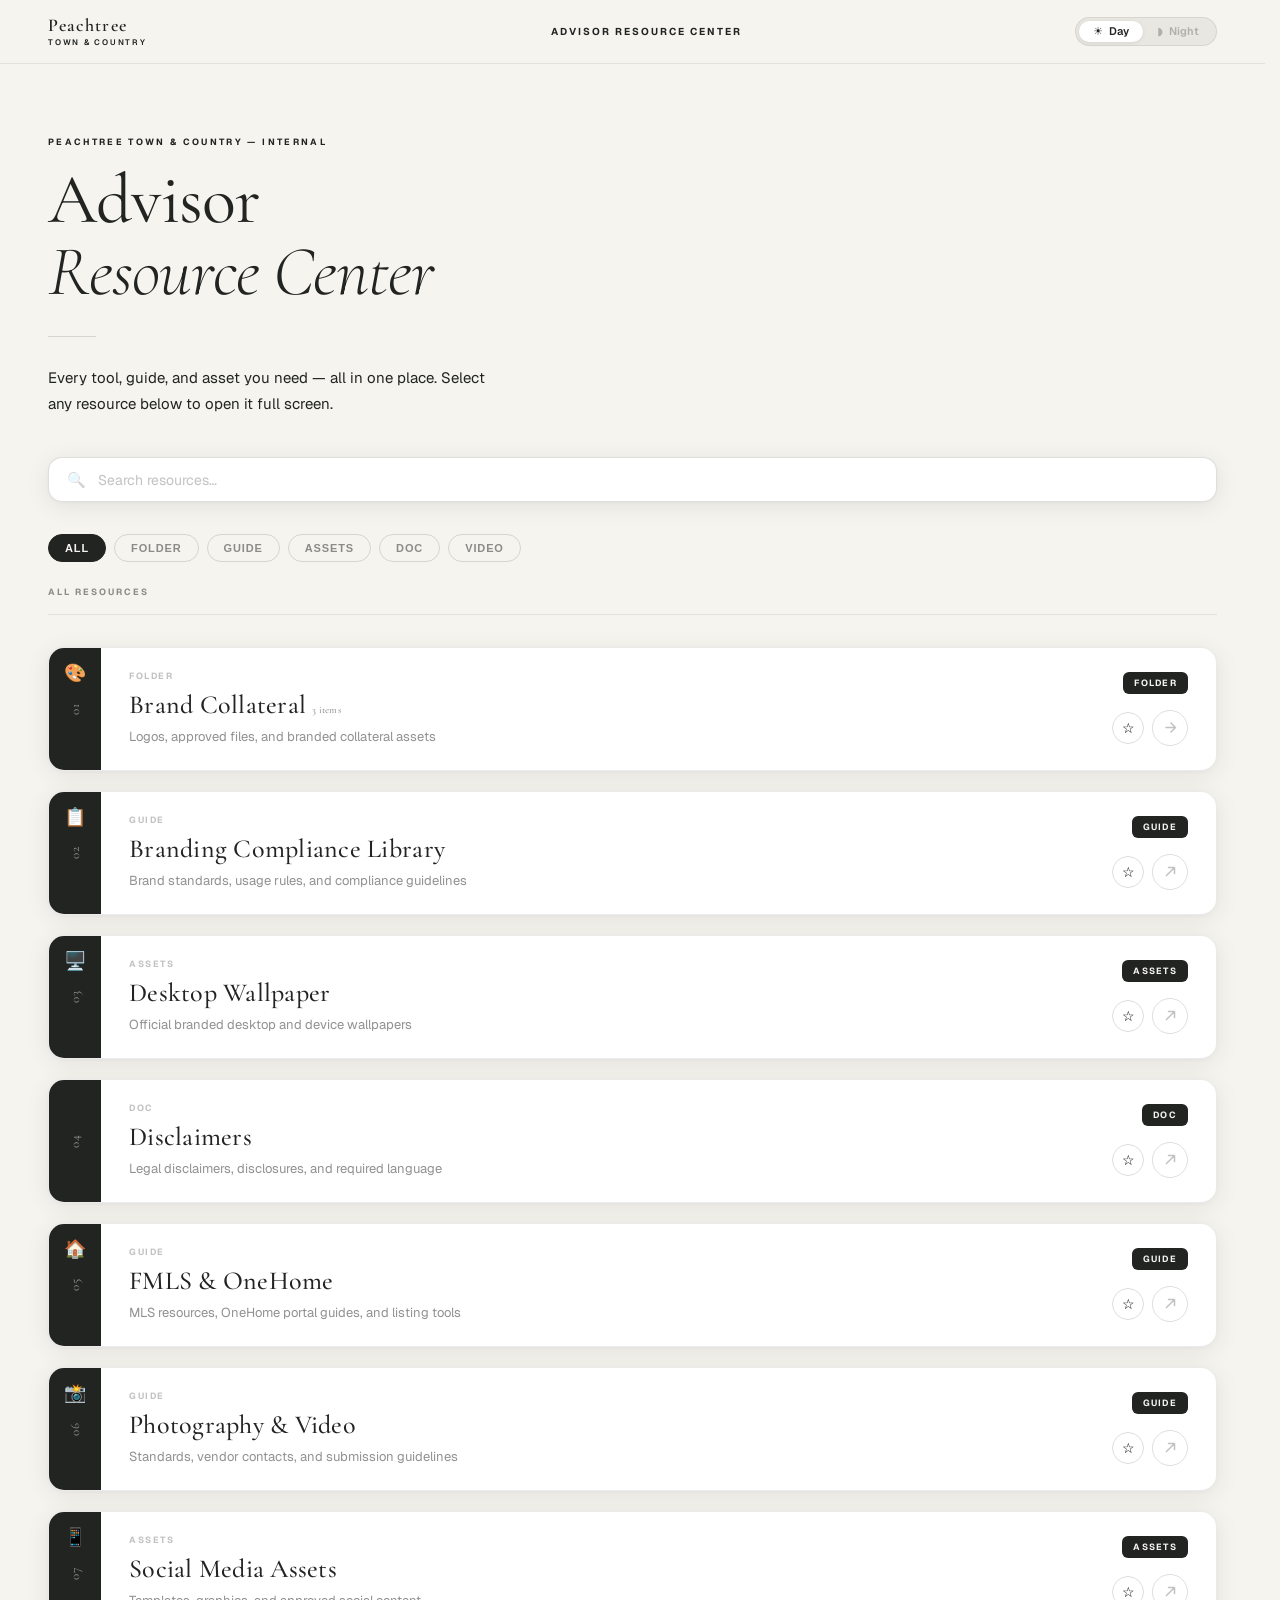
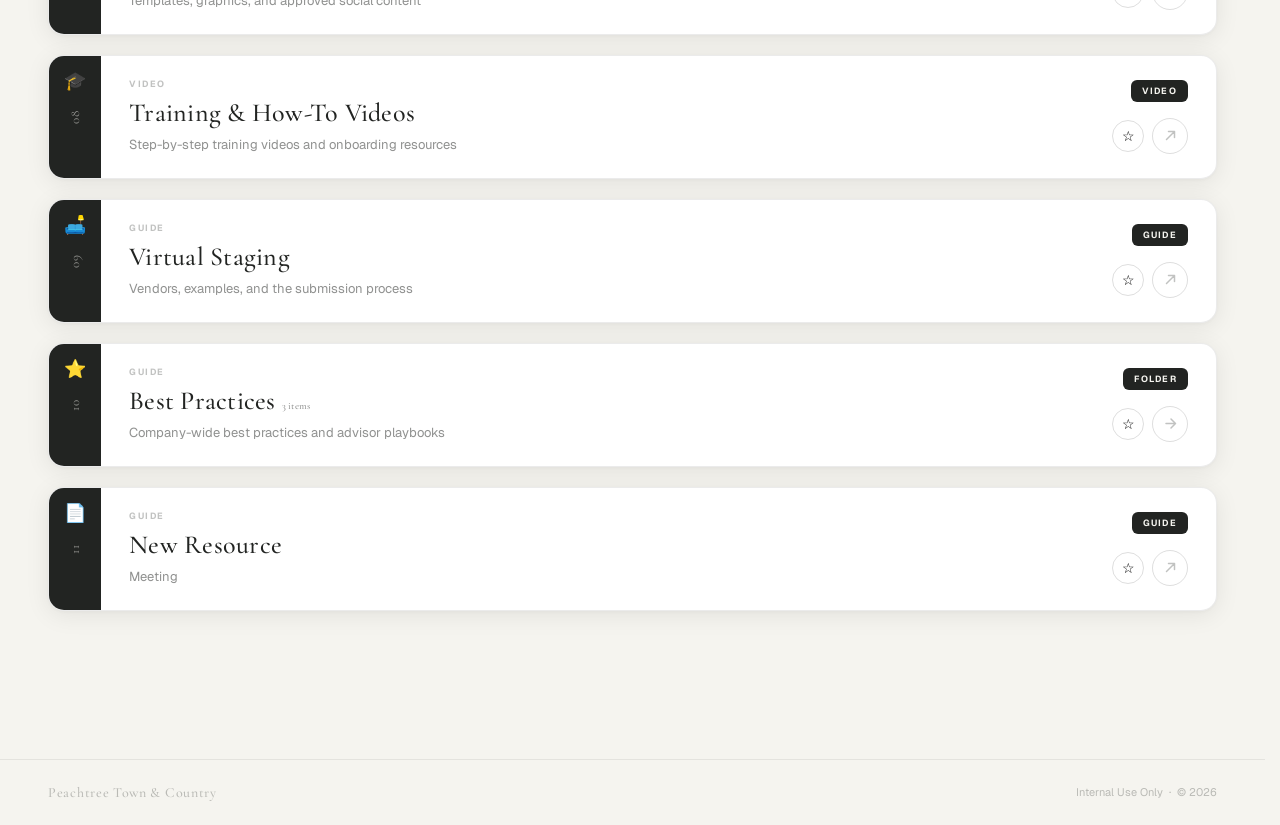
==== commit 28067f2f: "Update index.html" ====
--- a/index.html
+++ b/index.html
@@ -171,17 +171,6 @@
   transition: background 0.5s;
 }
 [data-theme="dark"] .shelf-divider::before { background: var(--ivory); }
- 
-/* Admin section divider field */
-.admin-divider-row {
-  display: flex; align-items: center; gap: 10px;
-  padding: 11px 14px; background: var(--bg-deep);
-  border: 1px solid var(--border); border-radius: 10px; margin-bottom: 16px;
-}
-.admin-divider-icon { font-size: 16px; flex-shrink: 0; }
-.admin-divider-info { flex: 1; }
-.admin-divider-label { font-size: 13px; font-weight: 500; color: var(--text); transition: color 0.5s; }
-.admin-divider-sub { font-size: 11px; color: var(--text-3); transition: color 0.5s; }
  
 /* ═══ HERO ═══ */
 .hero { max-width:1500px; margin:0 auto; padding:72px 48px 40px; }
@@ -382,195 +371,6 @@
   footer { padding-bottom:calc(24px + env(safe-area-inset-bottom)); }
 }
  
-/* ═══ ADMIN PANEL ═══ */
-.admin-overlay { position:fixed; inset:0; z-index:1000; opacity:0; pointer-events:none; transition:opacity 0.35s var(--ease); }
-.admin-overlay.open { opacity:1; pointer-events:all; }
-.admin-panel { position:absolute; inset:0; display:grid; grid-template-rows:64px 1fr 72px; grid-template-columns:300px 1fr; background:var(--bg); transform:translateY(30px) scale(0.98); transition:transform 0.4s var(--ease),background 0.5s; overflow:hidden; }
-.admin-overlay.open .admin-panel { transform:translateY(0) scale(1); }
- 
-/* Password gate */
-.admin-gate { position:absolute; inset:0; z-index:10; display:flex; align-items:center; justify-content:center; background:var(--bg); flex-direction:column; gap:20px; }
-.admin-gate.hidden { display:none; }
-.admin-gate-box { background:var(--card-bg); border:1px solid var(--border); border-radius:20px; padding:40px 48px; display:flex; flex-direction:column; gap:16px; align-items:center; box-shadow:var(--card-shadow-hov); width:100%; max-width:400px; }
-.admin-gate-title { font-family:'Cormorant Garamond',serif; font-size:28px; font-weight:500; color:var(--text); }
-.admin-gate-sub { font-size:13px; color:var(--text-2); text-align:center; }
-.admin-gate-input { font-family:'Geist',system-ui,sans-serif; font-size:15px; color:var(--text); background:var(--bg); border:1px solid var(--border-mid); border-radius:10px; padding:12px 16px; outline:none; width:100%; text-align:center; letter-spacing:0.1em; transition:border-color 0.2s; }
-.admin-gate-input:focus { border-color:var(--iron-ore); }
-.admin-gate-btn { width:100%; font-size:13px; font-weight:700; letter-spacing:0.08em; text-transform:uppercase; color:var(--ivory); background:var(--iron-ore); border:none; border-radius:10px; padding:13px; cursor:pointer; transition:all 0.2s var(--ease); }
-.admin-gate-btn:hover { background:var(--black); transform:translateY(-1px); }
-[data-theme="dark"] .admin-gate-btn { color:var(--iron-ore); background:var(--ivory); }
-.admin-gate-err { font-size:12px; color:#dc2626; display:none; }
-.admin-gate-err.show { display:block; }
-.admin-gate-cancel { font-size:12px; color:var(--text-3); cursor:pointer; background:none; border:none; text-decoration:underline; }
- 
-.admin-topbar { grid-column:1/-1; grid-row:1; display:flex; align-items:center; justify-content:space-between; padding:0 28px; background:var(--panel-bar); border-bottom:1px solid var(--panel-border); gap:20px; transition:background 0.5s,border-color 0.5s; }
-.admin-topbar-left { display:flex; align-items:center; gap:16px; }
-.admin-topbar-title { font-family:'Cormorant Garamond',serif; font-size:22px; font-weight:500; color:var(--text); letter-spacing:0.01em; transition:color 0.5s; }
-.admin-topbar-sub { font-size:11px; color:var(--text-3); transition:color 0.5s; }
-.admin-topbar-right { display:flex; align-items:center; gap:10px; }
-.admin-sidebar { grid-column:1; grid-row:2; border-right:1px solid var(--panel-border); overflow-y:auto; background:var(--panel-bar); display:flex; flex-direction:column; transition:background 0.5s,border-color 0.5s; }
-.admin-sidebar-label { font-size:9px; font-weight:700; letter-spacing:0.20em; text-transform:uppercase; color:var(--text-3); padding:18px 20px 10px; transition:color 0.5s; }
-.admin-sidebar-item { display:flex; align-items:center; gap:10px; padding:12px 20px; cursor:pointer; border-bottom:1px solid var(--border); transition:background 0.18s; position:relative; user-select:none; }
-.admin-sidebar-item:hover { background:var(--bg-deep); }
-.admin-sidebar-item.active { background:var(--bg-raised); border-right:2px solid var(--iron-ore); }
-[data-theme="dark"] .admin-sidebar-item.active { border-right-color:var(--ivory); }
-.asi-icon { font-size:18px; flex-shrink:0; width:28px; text-align:center; }
-.asi-info { flex:1; min-width:0; }
-.asi-name { font-size:13px; font-weight:500; color:var(--text); white-space:nowrap; overflow:hidden; text-overflow:ellipsis; transition:color 0.5s; }
-.asi-type { font-size:10px; color:var(--text-3); transition:color 0.5s; }
-.asi-status { font-size:8px; font-weight:700; letter-spacing:0.10em; text-transform:uppercase; padding:2px 7px; border-radius:4px; flex-shrink:0; }
-.asi-status.live { background:#d4edda; color:#155724; }
-.asi-status.empty { background:var(--bg-deep); color:var(--text-3); border:1px solid var(--border); }
- 
-.admin-sidebar-add { margin:12px 16px; font-size:11px; font-weight:600; color:var(--text-2); background:transparent; border:1px dashed var(--border-mid); border-radius:8px; padding:10px; cursor:pointer; display:flex; align-items:center; justify-content:center; gap:6px; transition:all 0.2s var(--ease); }
-.admin-sidebar-add:hover { border-color:var(--iron-ore); color:var(--text); background:var(--bg-raised); }
-[data-theme="dark"] .admin-sidebar-add:hover { border-color:var(--ivory); }
-.admin-editor { grid-column:2; grid-row:2; overflow-y:auto; padding:32px 40px; display:flex; flex-direction:column; gap:0; }
-.admin-empty { display:flex; flex-direction:column; align-items:center; justify-content:center; height:100%; gap:12px; color:var(--text-3); text-align:center; }
-.admin-empty-icon { font-size:48px; opacity:0.4; }
-.admin-empty-title { font-family:'Cormorant Garamond',serif; font-size:24px; font-weight:400; color:var(--text-2); }
-.admin-empty-sub { font-size:13px; color:var(--text-3); max-width:320px; line-height:1.6; }
-.editor-section-title { font-size:9px; font-weight:700; letter-spacing:0.22em; text-transform:uppercase; color:var(--text-3); padding-bottom:12px; border-bottom:1px solid var(--border); margin-bottom:20px; margin-top:32px; transition:color 0.5s,border-color 0.5s; }
-.editor-section-title:first-child { margin-top:0; }
-.admin-field { display:flex; flex-direction:column; gap:6px; margin-bottom:16px; }
-.admin-field:last-child { margin-bottom:0; }
-.admin-label { font-size:10px; font-weight:700; letter-spacing:0.16em; text-transform:uppercase; color:var(--text-3); transition:color 0.5s; }
-.admin-input { font-family:'Geist',system-ui,sans-serif; font-size:14px; color:var(--text); background:var(--bg-raised); border:1px solid var(--border-mid); border-radius:10px; padding:11px 14px; outline:none; transition:border-color 0.2s,background 0.5s,color 0.5s,box-shadow 0.2s; width:100%; }
-.admin-input:focus { border-color:var(--iron-ore); box-shadow:0 0 0 3px rgba(34,36,34,0.07); }
-[data-theme="dark"] .admin-input:focus { border-color:var(--ivory); box-shadow:0 0 0 3px rgba(245,244,239,0.07); }
-.admin-input::placeholder { color:var(--text-3); }
-.admin-input.url-input { font-size:12px; font-family:monospace; }
-.admin-row-2 { display:grid; grid-template-columns:1fr 1fr; gap:16px; }
-.admin-row-icon-name { display:grid; grid-template-columns:80px 1fr; gap:16px; }
- 
-/* New badge toggle */
-.new-toggle-row { display:flex; align-items:center; gap:12px; padding:12px 14px; background:var(--bg-deep); border:1px solid var(--border); border-radius:10px; margin-bottom:16px; }
-.new-toggle-label { font-size:13px; font-weight:500; color:var(--text); flex:1; transition:color 0.5s; }
-.new-toggle-sub { font-size:11px; color:var(--text-3); transition:color 0.5s; }
-.toggle-switch { position:relative; width:40px; height:22px; flex-shrink:0; }
-.toggle-switch input { opacity:0; width:0; height:0; position:absolute; }
-.toggle-slider { position:absolute; inset:0; background:var(--bg-deep); border:1px solid var(--border-mid); border-radius:11px; cursor:pointer; transition:all 0.25s; }
-.toggle-slider::after { content:''; position:absolute; width:16px; height:16px; border-radius:50%; background:var(--text-3); top:2px; left:2px; transition:all 0.25s var(--spring); }
-.toggle-switch input:checked + .toggle-slider { background:#dc2626; border-color:#dc2626; }
-.toggle-switch input:checked + .toggle-slider::after { transform:translateX(18px); background:white; }
- 
-.subfolder-card { background:var(--bg-raised); border:1px solid var(--border); border-radius:14px; overflow:hidden; margin-bottom:16px; transition:background 0.5s,border-color 0.5s; box-shadow:var(--card-shadow); }
-.subfolder-header { display:flex; align-items:center; gap:12px; padding:16px 20px; background:var(--panel-bar); border-bottom:1px solid var(--border); transition:background 0.5s,border-color 0.5s; }
-.subfolder-icon-badge { font-size:20px; width:36px; height:36px; display:flex; align-items:center; justify-content:center; background:var(--bg-deep); border-radius:8px; flex-shrink:0; border:1px solid var(--border); }
-.subfolder-name { flex:1; font-family:'Cormorant Garamond',serif; font-size:18px; font-weight:500; color:var(--text); transition:color 0.5s; }
-.subfolder-name-empty { color:var(--text-3); font-style:italic; }
-.subfolder-body { padding:20px; display:flex; flex-direction:column; gap:14px; }
-.file-row { display:grid; grid-template-columns:40px 1fr 1fr 34px; gap:10px; align-items:end; background:var(--bg); border:1px solid var(--border); border-radius:10px; padding:14px 16px; transition:background 0.5s,border-color 0.5s; }
-.file-row-label { font-size:9px; font-weight:700; letter-spacing:0.14em; text-transform:uppercase; color:var(--text-3); margin-bottom:4px; transition:color 0.5s; }
-.file-url-row { grid-column:1/-1; display:grid; grid-template-columns:1fr 34px; gap:10px; align-items:end; }
-.btn-add-sub,.btn-add-file { font-size:12px; font-weight:600; color:var(--text-2); background:transparent; border:1px dashed var(--border-mid); border-radius:10px; padding:12px; cursor:pointer; display:flex; align-items:center; justify-content:center; gap:8px; transition:all 0.2s var(--ease); width:100%; }
-.btn-add-sub:hover,.btn-add-file:hover { border-color:var(--iron-ore); color:var(--text); background:var(--bg-raised); }
-[data-theme="dark"] .btn-add-sub:hover,[data-theme="dark"] .btn-add-file:hover { border-color:var(--ivory); }
-.btn-icon-remove { width:34px; height:34px; border-radius:8px; border:1px solid rgba(204,51,51,0.25); background:transparent; color:#cc3333; font-size:15px; cursor:pointer; display:flex; align-items:center; justify-content:center; transition:all 0.18s var(--ease); flex-shrink:0; }
-.btn-icon-remove:hover { background:#cc3333; color:white; border-color:#cc3333; }
-.btn-delete-tile-big { font-size:12px; font-weight:600; color:#cc3333; background:transparent; border:1px solid rgba(204,51,51,0.25); border-radius:9px; padding:9px 18px; cursor:pointer; transition:all 0.2s var(--ease); }
-.btn-delete-tile-big:hover { background:#cc3333; color:white; border-color:#cc3333; }
-.editor-bottom-row { display:flex; justify-content:flex-end; padding-top:24px; margin-top:8px; border-top:1px solid var(--border); }
-.admin-bottombar { grid-column:1/-1; grid-row:3; display:flex; align-items:center; justify-content:space-between; padding:0 28px; background:var(--panel-bar); border-top:1px solid var(--panel-border); gap:16px; transition:background 0.5s,border-color 0.5s; }
-.admin-bottombar-hint { font-size:12px; color:var(--text-3); flex:1; transition:color 0.5s; }
-.admin-bottombar-hint strong { color:var(--text-2); font-weight:600; }
-.btn-export { display:flex; align-items:center; gap:8px; font-size:12px; font-weight:700; letter-spacing:0.06em; text-transform:uppercase; color:var(--ivory); background:var(--iron-ore); border:1px solid transparent; padding:11px 26px; border-radius:10px; cursor:pointer; box-shadow:0 2px 10px rgba(34,36,34,0.25); transition:all 0.25s var(--ease); white-space:nowrap; }
-.btn-export:hover { background:var(--black); transform:translateY(-2px); box-shadow:0 6px 20px rgba(34,36,34,0.35); }
-[data-theme="dark"] .btn-export { color:var(--iron-ore); background:var(--ivory); }
-[data-theme="dark"] .btn-export:hover { background:var(--white); }
-.btn-admin-close-big { display:flex; align-items:center; gap:6px; font-size:12px; font-weight:600; color:var(--text-2); background:transparent; border:1px solid var(--border-mid); padding:11px 20px; border-radius:10px; cursor:pointer; transition:all 0.2s var(--ease); white-space:nowrap; }
-.btn-admin-close-big:hover { background:var(--bg-deep); color:var(--text); }
- 
-
-/* ═══ ADMIN EXECUTIVE EXPERIENCE UPGRADES ═══ */
-.admin-panel.admin-mode-simple .advanced-only { display:none !important; }
-.admin-panel.admin-mode-advanced .simple-helper { display:none !important; }
-.admin-topbar-actions { display:flex; align-items:center; gap:8px; flex-wrap:wrap; justify-content:flex-end; }
-.admin-mode-toggle { display:flex; align-items:center; gap:3px; background:var(--bg-deep); border:1px solid var(--border); border-radius:999px; padding:3px; }
-.admin-mode-btn { font-size:10px; font-weight:700; letter-spacing:0.08em; text-transform:uppercase; color:var(--text-3); background:transparent; border:none; border-radius:999px; padding:6px 10px; cursor:pointer; transition:all 0.2s var(--ease); }
-.admin-mode-btn.active { color:var(--text); background:var(--bg-raised); box-shadow:0 1px 4px rgba(0,0,0,0.08); }
-.btn-admin-primary,.btn-admin-secondary { display:flex; align-items:center; justify-content:center; gap:7px; font-size:11px; font-weight:700; letter-spacing:0.07em; text-transform:uppercase; border-radius:10px; padding:10px 16px; cursor:pointer; transition:all 0.22s var(--ease); white-space:nowrap; }
-.btn-admin-primary { color:var(--ivory); background:var(--iron-ore); border:1px solid var(--iron-ore); box-shadow:0 2px 10px rgba(34,36,34,0.20); }
-.btn-admin-primary:hover { background:var(--black); transform:translateY(-1px); }
-.btn-admin-secondary { color:var(--text-2); background:transparent; border:1px solid var(--border-mid); }
-.btn-admin-secondary:hover { color:var(--text); background:var(--bg-deep); }
-[data-theme="dark"] .btn-admin-primary { color:var(--iron-ore); background:var(--ivory); border-color:var(--ivory); }
-[data-theme="dark"] .btn-admin-primary:hover { background:var(--white); }
-.admin-dashboard { max-width:1120px; margin:0 auto; width:100%; }
-.admin-welcome { display:grid; grid-template-columns:1fr auto; gap:24px; align-items:end; margin-bottom:28px; padding-bottom:22px; border-bottom:1px solid var(--border); }
-.admin-welcome-kicker { font-size:10px; font-weight:800; letter-spacing:0.22em; text-transform:uppercase; color:var(--text-3); margin-bottom:10px; }
-.admin-welcome-title { font-family:'Cormorant Garamond',serif; font-size:clamp(34px,4vw,54px); font-weight:400; color:var(--text); line-height:1; }
-.admin-welcome-copy { margin-top:12px; font-size:14px; line-height:1.7; color:var(--text-2); max-width:620px; }
-.admin-stat-row { display:flex; gap:10px; flex-wrap:wrap; justify-content:flex-end; }
-.admin-stat { min-width:116px; background:var(--card-bg); border:1px solid var(--border); border-radius:14px; padding:12px 14px; box-shadow:var(--card-shadow); }
-.admin-stat-num { font-family:'Cormorant Garamond',serif; font-size:26px; color:var(--text); line-height:1; }
-.admin-stat-label { font-size:9px; font-weight:700; letter-spacing:0.14em; text-transform:uppercase; color:var(--text-3); margin-top:5px; }
-.admin-action-grid { display:grid; grid-template-columns:repeat(2,minmax(0,1fr)); gap:16px; }
-.admin-action-card { background:var(--card-bg); border:1px solid var(--border); border-radius:18px; padding:22px; cursor:pointer; box-shadow:var(--card-shadow); transition:all 0.25s var(--ease); min-height:168px; display:flex; flex-direction:column; justify-content:space-between; }
-.admin-action-card:hover { transform:translateY(-3px); box-shadow:var(--card-shadow-hov); border-color:var(--border-mid); }
-.admin-action-icon { width:44px; height:44px; border-radius:12px; display:flex; align-items:center; justify-content:center; background:var(--bg-deep); border:1px solid var(--border); font-size:22px; margin-bottom:18px; }
-.admin-action-title { font-family:'Cormorant Garamond',serif; font-size:24px; font-weight:500; color:var(--text); line-height:1.1; }
-.admin-action-copy { font-size:13px; color:var(--text-2); line-height:1.6; margin-top:8px; }
-.admin-action-note { font-size:10px; font-weight:700; letter-spacing:0.12em; text-transform:uppercase; color:var(--text-3); margin-top:16px; }
-.admin-editor-shell { display:grid; grid-template-columns:minmax(0,1fr) 310px; gap:28px; align-items:start; }
-.admin-form-card,.admin-preview-card,.admin-help-card { background:var(--card-bg); border:1px solid var(--border); border-radius:18px; box-shadow:var(--card-shadow); }
-.admin-form-card { padding:28px; }
-.admin-preview-card { position:sticky; top:18px; padding:18px; }
-.admin-preview-label { font-size:9px; font-weight:800; letter-spacing:0.20em; text-transform:uppercase; color:var(--text-3); margin-bottom:12px; }
-.admin-live-card { background:var(--bg-raised); border:1px solid var(--border); border-radius:16px; overflow:hidden; box-shadow:var(--card-shadow); }
-.admin-live-card-top { height:46px; background:var(--spine-bg); color:var(--spine-text); display:flex; align-items:center; justify-content:space-between; padding:0 14px; }
-.admin-live-icon { font-size:22px; }
-.admin-live-type { font-size:9px; font-weight:800; letter-spacing:0.14em; text-transform:uppercase; opacity:.72; }
-.admin-live-body { padding:18px; }
-.admin-live-title { font-family:'Cormorant Garamond',serif; font-size:24px; font-weight:500; color:var(--text); line-height:1.15; }
-.admin-live-desc { font-size:12px; color:var(--text-2); line-height:1.6; margin-top:8px; }
-.admin-live-meta { display:flex; gap:6px; flex-wrap:wrap; margin-top:14px; }
-.admin-live-pill { font-size:9px; font-weight:800; letter-spacing:0.10em; text-transform:uppercase; padding:4px 8px; border-radius:6px; background:var(--badge-bg); color:var(--badge-text); }
-.admin-live-pill.new { background:#dc2626; color:#fff; }
-.admin-help-card { margin-top:14px; padding:16px; }
-.admin-help-title { font-size:12px; font-weight:700; color:var(--text); margin-bottom:6px; }
-.admin-help-copy { font-size:12px; color:var(--text-2); line-height:1.55; }
-.admin-url-tools { display:grid; grid-template-columns:minmax(0,1fr) auto; gap:8px; align-items:end; }
-.btn-test-link { height:41px; border-radius:10px; border:1px solid var(--border-mid); background:transparent; color:var(--text-2); font-size:10px; font-weight:800; letter-spacing:0.08em; text-transform:uppercase; padding:0 13px; cursor:pointer; white-space:nowrap; transition:all 0.2s var(--ease); }
-.btn-test-link:hover { background:var(--bg-deep); color:var(--text); }
-.admin-wizard { max-width:1120px; margin:0 auto; width:100%; }
-.admin-wizard-head { margin-bottom:24px; }
-.admin-wizard-title { font-family:'Cormorant Garamond',serif; font-size:44px; font-weight:400; color:var(--text); line-height:1; }
-.admin-wizard-copy { margin-top:10px; font-size:14px; line-height:1.7; color:var(--text-2); max-width:660px; }
-.admin-wizard-grid { display:grid; grid-template-columns:repeat(3,minmax(0,1fr)); gap:16px; }
-.admin-wizard-card { background:var(--card-bg); border:1px solid var(--border); border-radius:18px; padding:24px; cursor:pointer; box-shadow:var(--card-shadow); transition:all .25s var(--ease); min-height:260px; display:flex; flex-direction:column; }
-.admin-wizard-card:hover { transform:translateY(-4px); border-color:var(--border-mid); box-shadow:var(--card-shadow-hov); }
-.admin-wizard-icon { font-size:34px; margin-bottom:16px; }
-.admin-wizard-name { font-family:'Cormorant Garamond',serif; font-size:26px; font-weight:500; color:var(--text); line-height:1.05; }
-.admin-wizard-desc { font-size:13px; color:var(--text-2); line-height:1.6; margin:12px 0 16px; }
-.admin-wizard-example { margin-top:auto; border-top:1px solid var(--border); padding-top:14px; font-size:11px; line-height:1.55; color:var(--text-3); }
-.admin-note-box { background:var(--bg-deep); border:1px solid var(--border); border-radius:14px; padding:14px 16px; font-size:12px; line-height:1.6; color:var(--text-2); margin-bottom:18px; }
-.admin-mode-simple .admin-note-box.simple-helper { display:block !important; }
-.admin-checklist-modal { position:fixed; inset:0; z-index:1100; display:flex; align-items:center; justify-content:center; padding:24px; background:rgba(0,0,0,0.52); backdrop-filter:blur(14px); }
-.admin-checklist-panel { width:min(720px,100%); max-height:calc(100vh - 48px); overflow:auto; background:var(--panel-bg); border:1px solid var(--panel-border); border-radius:22px; box-shadow:0 40px 100px rgba(0,0,0,.32); padding:30px; }
-.admin-checklist-title { font-family:'Cormorant Garamond',serif; font-size:36px; font-weight:500; color:var(--text); line-height:1; }
-.admin-checklist-copy { margin-top:10px; font-size:13px; color:var(--text-2); line-height:1.7; }
-.admin-checklist-list { margin-top:22px; display:flex; flex-direction:column; gap:10px; }
-.admin-check-item { display:flex; gap:10px; align-items:flex-start; padding:12px 14px; border-radius:12px; border:1px solid var(--border); background:var(--bg-raised); color:var(--text-2); font-size:13px; line-height:1.45; }
-.admin-check-item.ok { color:#15803d; background:rgba(22,163,74,.08); border-color:rgba(22,163,74,.20); }
-.admin-check-item.warn { color:#b45309; background:rgba(245,158,11,.08); border-color:rgba(245,158,11,.25); }
-.admin-check-item.error { color:#b91c1c; background:rgba(220,38,38,.08); border-color:rgba(220,38,38,.22); }
-.admin-check-actions { display:flex; justify-content:flex-end; gap:10px; flex-wrap:wrap; margin-top:24px; padding-top:20px; border-top:1px solid var(--border); }
-.admin-card-preview-note { font-size:11px; color:var(--text-3); line-height:1.55; margin-top:12px; }
-.admin-add-file-panel { background:var(--bg-deep); border:1px dashed var(--border-mid); border-radius:12px; padding:14px; }
-.admin-bottombar .btn-admin-secondary { padding:9px 14px; }
-@media (max-width:980px){
-  .admin-panel { grid-template-columns:1fr; grid-template-rows:auto auto 1fr auto; }
-  .admin-topbar { grid-row:1; flex-direction:column; align-items:flex-start; padding:14px 18px; }
-  .admin-sidebar { grid-column:1; grid-row:2; max-height:240px; border-right:none; border-bottom:1px solid var(--panel-border); }
-  .admin-editor { grid-column:1; grid-row:3; padding:22px 18px; }
-  .admin-bottombar { grid-row:4; padding:14px 18px; flex-direction:column; align-items:stretch; }
-  .admin-editor-shell,.admin-welcome,.admin-action-grid,.admin-wizard-grid { grid-template-columns:1fr; }
-  .admin-preview-card { position:relative; top:0; }
-  .admin-topbar-actions { width:100%; justify-content:flex-start; }
-}
-
- 
 /* Toast */
 .toast { position:fixed; bottom:32px; left:50%; transform:translateX(-50%) translateY(20px); background:var(--iron-ore); color:var(--ivory); font-size:13px; font-weight:500; padding:12px 22px; border-radius:10px; box-shadow:0 8px 30px rgba(0,0,0,0.25); z-index:9999; opacity:0; transition:opacity 0.3s var(--ease),transform 0.3s var(--ease); pointer-events:none; white-space:nowrap; }
 .toast.show { opacity:1; transform:translateX(-50%) translateY(0); }
@@ -924,32 +724,43 @@
   }
 }
 
+
+/* ═══ Splash removed for Advisor Resource Center ═══ */
+body.splash-active,
+body.site-entered {
+  overflow: auto !important;
+}
+.splash,
+.splash-stage,
+.splash-hint,
+.splash-progress-track {
+  display: none !important;
+}
+body nav,
+body .announce-bar,
+body .hero,
+body .search-wrap,
+body .filter-wrap,
+body .shelf-wrap,
+body footer {
+  opacity: 1 !important;
+  transform: none !important;
+  filter: none !important;
+}
+
 </style>
 </head>
-<body class="splash-active">
- 
-<!-- SPLASH SCREEN -->
-<div class="splash" id="splash" onclick="dismissSplash()" aria-label="Peachtree Town &amp; Country loading screen">
-  <div class="splash-stage">
-    <img class="splash-logo splash-logo-light" src="ptc-emblem-light.png" alt="Peachtree Town &amp; Country" decoding="async" fetchpriority="high">
-    <img class="splash-logo splash-logo-dark" src="ptc-emblem-dark.png" alt="Peachtree Town &amp; Country" decoding="async" fetchpriority="high">
-  </div>
-  <div class="splash-hint">Click to enter</div>
-  <div class="splash-progress-track"><span class="splash-progress" id="splashProgress"></span></div>
-</div>
-
- 
+<body>
 <!-- NAV -->
 <nav>
   <div class="nav-inner">
     <div class="wordmark" aria-label="Peachtree Town &amp; Country">
-      <img class="nav-logo nav-logo-light" src="ptc-nav-logo-light.png" alt="Peachtree Town &amp; Country" decoding="async" onerror="this.parentElement.classList.add('logo-missing')">
-      <img class="nav-logo nav-logo-dark" src="ptc-nav-logo-dark.png" alt="Peachtree Town &amp; Country" decoding="async" onerror="this.parentElement.classList.add('logo-missing')">
+      <img class="nav-logo nav-logo-light" src="assets/ptc-nav-logo-light.png" alt="Peachtree Town &amp; Country" decoding="async" onerror="this.parentElement.classList.add('logo-missing')">
+      <img class="nav-logo nav-logo-dark" src="assets/ptc-nav-logo-dark.png" alt="Peachtree Town &amp; Country" decoding="async" onerror="this.parentElement.classList.add('logo-missing')">
       <span class="wordmark-fallback">Peachtree<small>Town &amp; Country</small></span>
     </div>
     <div class="nav-label">Advisor Resource Center</div>
     <div class="nav-right">
-      <button class="admin-trigger" onclick="openAdmin()">⚙ Admin</button>
       <div class="theme-pill" onclick="toggleTheme()">
         <div class="tp-opt on" id="tpLight">☀︎ &nbsp;Day</div>
         <div class="tp-opt" id="tpDark">◗ &nbsp;Night</div>
@@ -1064,72 +875,6 @@
   </div>
 </div>
  
-<!-- ADMIN PANEL -->
-<div class="admin-overlay" id="adminOverlay">
-  <div class="admin-panel">
-    <!-- Password gate -->
-    <div class="admin-gate" id="adminGate">
-      <div class="admin-gate-box">
-        <div style="font-size:36px">🔒</div>
-        <div class="admin-gate-title">Admin Access</div>
-        <div class="admin-gate-sub">Enter the admin password to manage resources.</div>
-        <input class="admin-gate-input" id="adminPasswordInput" type="password" placeholder="Password" onkeydown="if(event.key==='Enter')checkAdminPassword()">
-        <div class="admin-gate-err" id="adminGateErr">Incorrect password. Try again.</div>
-        <button class="admin-gate-btn" onclick="checkAdminPassword()">Unlock Admin</button>
-        <button class="admin-gate-cancel" onclick="closeAdmin()">Cancel</button>
-      </div>
-    </div>
-    <!-- Top bar -->
-    <div class="admin-topbar">
-      <div class="admin-topbar-left">
-        <div>
-          <div class="admin-topbar-title">Resource Center Admin</div>
-          <div class="admin-topbar-sub" id="adminTopbarSub">Guided editing for advisors, resources, and announcements</div>
-        </div>
-      </div>
-      <div class="admin-topbar-actions">
-        <div class="admin-mode-toggle" title="Choose how much detail to show while editing">
-          <button class="admin-mode-btn active" id="adminModeSimple" onclick="setAdminMode('simple')">Simple</button>
-          <button class="admin-mode-btn" id="adminModeAdvanced" onclick="setAdminMode('advanced')">Advanced</button>
-        </div>
-        <button class="btn-admin-primary" onclick="renderAddResourceWizard()">+ Add Resource</button>
-        <button class="btn-admin-secondary" onclick="previewAsAdvisor()">Preview as Advisor</button>
-        <button class="btn-admin-secondary" onclick="renderAdminDashboard()">Dashboard</button>
-        <button class="btn-admin-close-big" onclick="closeAdmin()">← Back to Site</button>
-      </div>
-    </div>
-    <!-- Sidebar -->
-    <div class="admin-sidebar" id="adminSidebar">
-      <div class="admin-sidebar-label">All Tiles</div>
-      <div style="padding:0 16px 12px;border-bottom:1px solid var(--border);margin-bottom:4px;">
-        <div style="font-size:9px;font-weight:700;letter-spacing:0.18em;text-transform:uppercase;color:var(--text-3);margin-bottom:8px;margin-top:6px;">📣 Announcement Banner</div>
-        <textarea id="adminAnnounceText" rows="2" placeholder="Type a message for all advisors…" style="width:100%;font-family:'Geist',sans-serif;font-size:12px;color:var(--text);background:var(--bg);border:1px solid var(--border-mid);border-radius:8px;padding:8px 10px;outline:none;resize:none;transition:border-color 0.2s,background 0.5s,color 0.5s;"></textarea>
-        <div style="display:flex;align-items:center;justify-content:space-between;margin-top:8px;gap:8px;">
-          <label style="display:flex;align-items:center;gap:6px;font-size:11px;color:var(--text-2);cursor:pointer;">
-            <input type="checkbox" id="adminAnnounceActive" style="accent-color:var(--iron-ore)"> Show banner
-          </label>
-          <button onclick="previewBanner()" style="font-size:10px;font-weight:600;color:var(--text-2);background:transparent;border:1px solid var(--border-mid);border-radius:6px;padding:4px 10px;cursor:pointer;">Preview</button>
-        </div>
-      </div>
-      <button class="admin-sidebar-add" onclick="renderAddResourceWizard()">+ Add New Resource</button>
-    </div>
-    <!-- Editor -->
-    <div class="admin-editor" id="adminEditor">
-      <div class="admin-empty">
-        <div class="admin-empty-icon">👈</div>
-        <div class="admin-empty-title">Select a tile to edit</div>
-        <div class="admin-empty-sub">Choose any tile from the list on the left to edit its details, links, and sub-folders.</div>
-      </div>
-    </div>
-    <!-- Bottom bar -->
-    <div class="admin-bottombar">
-      <div class="admin-bottombar-hint">Review your changes, run the export checklist, then upload <strong>resources.js</strong> to GitHub.</div>
-      <button class="btn-admin-secondary" onclick="showExportChecklist()">Review Checklist</button>
-      <button class="btn-export" onclick="showExportChecklist()">⬇ Export resources.js</button>
-    </div>
-  </div>
-</div>
- 
 <!-- Toast -->
 <div class="toast" id="toast"></div>
  
@@ -1137,11 +882,6 @@
 <script src="resources.js"></script>
  
 <script>
-/* ─────────────────────────────────────────
-   CONFIG — change the admin password here
-───────────────────────────────────────── */
-const ADMIN_PASSWORD = '';
- 
 /* ─────────────────────────────────────────
    LOCAL STORAGE KEYS
 ───────────────────────────────────────── */
@@ -1723,14 +1463,44 @@
 function syncDots() { document.querySelectorAll('.sdot').forEach((d,i)=>d.classList.toggle('on',i===current)); }
  
 /* Keyboard & touch */
+let adminKeyBuffer = '';
+let adminKeyTimer = null;
+function isTypingField() {
+  const el = document.activeElement;
+  const tag = el && el.tagName ? el.tagName.toUpperCase() : '';
+  return tag === 'INPUT' || tag === 'TEXTAREA' || tag === 'SELECT' || (el && el.isContentEditable);
+}
 document.addEventListener('keydown',e=>{
   const overlayOpen=document.getElementById('overlay').classList.contains('open');
-  const adminOpen=document.getElementById('adminOverlay').classList.contains('open');
+  const adminOpen=false;
+  const typingField=isTypingField();
+
   if(overlayOpen&&e.key==='Escape') { closeViewer(); return; }
   if(overlayOpen&&e.key==='ArrowRight') { step(1); return; }
   if(overlayOpen&&e.key==='ArrowLeft') { step(-1); return; }
   if(e.key==='Escape'&&adminOpen) { closeAdmin(); return; }
-  if(e.key==='/'&&!overlayOpen&&!adminOpen&&document.activeElement.tagName!=='INPUT') {
+
+  // Hidden admin access: Ctrl/Command + Alt/Option + A, or type PTCADMIN on the page.
+  if(!overlayOpen&&!adminOpen&&!typingField) {
+    if((e.ctrlKey || e.metaKey) && e.altKey && e.code === 'KeyA') {
+      e.preventDefault();
+      window.location.href='admin.html';
+      return;
+    }
+    if(!e.ctrlKey && !e.metaKey && !e.altKey && e.key && e.key.length === 1) {
+      adminKeyBuffer = (adminKeyBuffer + e.key.toLowerCase()).slice(-8);
+      clearTimeout(adminKeyTimer);
+      adminKeyTimer = setTimeout(()=>{ adminKeyBuffer = ''; }, 1800);
+      if(adminKeyBuffer.endsWith('ptcadmin')) {
+        adminKeyBuffer = '';
+        clearTimeout(adminKeyTimer);
+        window.location.href='admin.html';
+        return;
+      }
+    }
+  }
+
+  if(e.key==='/'&&!overlayOpen&&!adminOpen&&!typingField) {
     e.preventDefault();
     const input=document.getElementById('searchInput');
     input.focus(); input.select();
@@ -1742,571 +1512,6 @@
  
 
 /* ─────────────────────────────────────────
-   ADMIN — EXECUTIVE EDITING EXPERIENCE
-───────────────────────────────────────── */
-let adminSelectedIdx = -1;
-let adminMode = 'simple';
-
-function openAdmin() {
-  document.getElementById('adminOverlay').classList.add('open');
-  document.body.style.overflow='hidden';
-  document.getElementById('adminGate').classList.remove('hidden');
-  document.getElementById('adminGateErr').classList.remove('show');
-  document.getElementById('adminPasswordInput').value='';
-  setAdminMode(adminMode || 'simple');
-  setTimeout(()=>document.getElementById('adminPasswordInput').focus(),300);
-}
-
-function checkAdminPassword() {
-  const val=document.getElementById('adminPasswordInput').value;
-  if(val===ADMIN_PASSWORD) {
-    document.getElementById('adminGate').classList.add('hidden');
-    adminSelectedIdx=-1;
-    populateAnnouncementFields();
-    renderAdminSidebar();
-    renderAdminDashboard();
-  } else {
-    document.getElementById('adminGateErr').classList.add('show');
-    document.getElementById('adminPasswordInput').value='';
-    document.getElementById('adminPasswordInput').focus();
-  }
-}
-
-function closeAdmin() {
-  if(adminSelectedIdx>=0) commitEditorToResources();
-  document.getElementById('adminOverlay').classList.remove('open');
-  document.body.style.overflow='';
-  buildShelf();
-}
-
-function setAdminMode(mode) {
-  adminMode = mode === 'advanced' ? 'advanced' : 'simple';
-  const panel = document.querySelector('.admin-panel');
-  if(panel) {
-    panel.classList.toggle('admin-mode-simple', adminMode==='simple');
-    panel.classList.toggle('admin-mode-advanced', adminMode==='advanced');
-  }
-  document.getElementById('adminModeSimple')?.classList.toggle('active', adminMode==='simple');
-  document.getElementById('adminModeAdvanced')?.classList.toggle('active', adminMode==='advanced');
-}
-
-function setAdminSubtitle(text) {
-  const sub=document.getElementById('adminTopbarSub');
-  if(sub) sub.textContent=text;
-}
-
-function populateAnnouncementFields() {
-  const cfg = (typeof SITE_CONFIG !== 'undefined') ? SITE_CONFIG : {};
-  const ta = document.getElementById('adminAnnounceText');
-  const cb = document.getElementById('adminAnnounceActive');
-  if(ta) ta.value = cfg.announcementText || '';
-  if(cb) cb.checked = !!cfg.announcementActive;
-}
-
-function previewBanner() {
-  const text = document.getElementById('adminAnnounceText').value.trim();
-  if(!text) { showToast('Enter a message first'); return; }
-  const bar = document.getElementById('announceBanner');
-  document.getElementById('announceMsg').textContent = text;
-  bar.classList.remove('hidden');
-  localStorage.removeItem(LS_BANNER_DISMISSED);
-  showToast('Banner preview — visible to you now');
-}
-
-function getAdminCounts() {
-  const total = RESOURCES.length;
-  const folders = RESOURCES.filter(r=>r.children&&r.children.length).length;
-  let files = 0, placeholders = 0;
-  function walk(item) {
-    if(item.url) {
-      files++;
-      if(!item.url || item.url === 'PASTE_LINK_HERE') placeholders++;
-    }
-    (item.children||[]).forEach(walk);
-  }
-  RESOURCES.forEach(walk);
-  return { total, folders, files, placeholders };
-}
-
-function renderAdminDashboard() {
-  if(adminSelectedIdx>=0) { commitEditorToResources(); adminSelectedIdx=-1; }
-  renderAdminSidebar();
-  setAdminSubtitle('Dashboard — add resources, review announcements, and export safely');
-  const c=getAdminCounts();
-  document.getElementById('adminEditor').innerHTML = `
-    <div class="admin-dashboard">
-      <div class="admin-welcome">
-        <div>
-          <div class="admin-welcome-kicker">Peachtree Town & Country</div>
-          <div class="admin-welcome-title">Resource Center Admin</div>
-          <div class="admin-welcome-copy">Use this guided workspace to add resources, edit existing cards, update the announcement banner, and export the one file that publishes changes for everyone.</div>
-        </div>
-        <div class="admin-stat-row">
-          <div class="admin-stat"><div class="admin-stat-num">${c.total}</div><div class="admin-stat-label">Main Cards</div></div>
-          <div class="admin-stat"><div class="admin-stat-num">${c.folders}</div><div class="admin-stat-label">Folders</div></div>
-          <div class="admin-stat"><div class="admin-stat-num">${c.placeholders}</div><div class="admin-stat-label">Needs Links</div></div>
-        </div>
-      </div>
-      <div class="admin-action-grid">
-        <div class="admin-action-card" onclick="renderAddResourceWizard()">
-          <div><div class="admin-action-icon">＋</div><div class="admin-action-title">Add New Resource</div><div class="admin-action-copy">Start with a guided choice: single link, folder with files, or a larger category with subfolders.</div></div>
-          <div class="admin-action-note">Best for Erica adding something new</div>
-        </div>
-        <div class="admin-action-card" onclick="focusAdminList()">
-          <div><div class="admin-action-icon">✎</div><div class="admin-action-title">Edit Existing Resource</div><div class="admin-action-copy">Choose any card from the left list and update the name, description, files, folders, or Google Drive links.</div></div>
-          <div class="admin-action-note">Uses auto-save between cards</div>
-        </div>
-        <div class="admin-action-card" onclick="focusAnnouncementEditor()">
-          <div><div class="admin-action-icon">📣</div><div class="admin-action-title">Update Announcement</div><div class="admin-action-copy">Create a polished banner message for advisors and preview it before exporting.</div></div>
-          <div class="admin-action-note">Optional site-wide notice</div>
-        </div>
-        <div class="admin-action-card" onclick="showExportChecklist()">
-          <div><div class="admin-action-icon">✓</div><div class="admin-action-title">Export Changes</div><div class="admin-action-copy">Run a final checklist before downloading resources.js for GitHub.</div></div>
-          <div class="admin-action-note">Prevents broken uploads</div>
-        </div>
-      </div>
-    </div>`;
-}
-
-function focusAdminList() {
-  showToast('Select a resource from the left list to edit it.');
-  document.getElementById('adminSidebar')?.scrollTo({top:0,behavior:'smooth'});
-}
-
-function focusAnnouncementEditor() {
-  document.getElementById('adminAnnounceText')?.focus();
-  showToast('Announcement editor is in the left sidebar.');
-}
-
-function previewAsAdvisor() {
-  if(adminSelectedIdx>=0) commitEditorToResources();
-  closeAdmin();
-  showToast('Previewing the Resource Center as an advisor.');
-}
-
-/* ─────────────────────────────────────────
-   ADMIN — SIDEBAR
-───────────────────────────────────────── */
-function renderAdminSidebar() {
-  const sidebar=document.getElementById('adminSidebar');
-  sidebar.querySelectorAll('.admin-sidebar-item').forEach(el=>el.remove());
-  const addBtn=sidebar.querySelector('.admin-sidebar-add');
-  RESOURCES.forEach((r,i)=>{
-    const item=document.createElement('div');
-    item.className='admin-sidebar-item'+(i===adminSelectedIdx?' active':'');
-    item.dataset.idx=i;
-    item.innerHTML=`<div class="asi-icon">${escHtml(r.icon||'📄')}</div><div class="asi-info"><div class="asi-name">${escHtml(r.label||'New Resource')}</div><div class="asi-type">${escHtml(r.type||'')}</div></div><div class="asi-status ${hasContent(r)?'live':'empty'}">${hasContent(r)?'Live':'Needs Link'}</div>`;
-    item.onclick=()=>selectTile(i);
-    sidebar.insertBefore(item,addBtn);
-  });
-}
-
-function selectTile(idx) {
-  if(adminSelectedIdx>=0&&adminSelectedIdx!==idx) commitEditorToResources();
-  adminSelectedIdx=idx;
-  renderAdminSidebar();
-  renderEditor(RESOURCES[idx],idx);
-}
-
-/* ─────────────────────────────────────────
-   ADMIN — WIZARD
-───────────────────────────────────────── */
-function renderAddResourceWizard() {
-  if(adminSelectedIdx>=0) { commitEditorToResources(); adminSelectedIdx=-1; renderAdminSidebar(); }
-  setAdminSubtitle('Add New Resource — choose the structure first');
-  document.getElementById('adminEditor').innerHTML = `
-    <div class="admin-wizard">
-      <div class="admin-wizard-head">
-        <div class="admin-wizard-title">What are you adding?</div>
-        <div class="admin-wizard-copy">Choose the shape that matches the resource. This keeps the admin side easy and prevents empty folders or confusing links.</div>
-      </div>
-      <div class="admin-wizard-grid">
-        <div class="admin-wizard-card" onclick="createResourceFromWizard('single')">
-          <div class="admin-wizard-icon">🔗</div>
-          <div class="admin-wizard-name">Single Link</div>
-          <div class="admin-wizard-desc">One card that opens one Google Drive file, folder, doc, spreadsheet, or video.</div>
-          <div class="admin-wizard-example"><strong>Example:</strong><br>Disclaimers, FMLS Guide, Desktop Wallpaper folder, one training video.</div>
-        </div>
-        <div class="admin-wizard-card" onclick="createResourceFromWizard('folder')">
-          <div class="admin-wizard-icon">📁</div>
-          <div class="admin-wizard-name">Folder with Files</div>
-          <div class="admin-wizard-desc">One card opens a folder menu with multiple file links inside.</div>
-          <div class="admin-wizard-example"><strong>Example:</strong><br>Listing Presentation → Version 1, Version 2, Current PDF.</div>
-        </div>
-        <div class="admin-wizard-card" onclick="createResourceFromWizard('category')">
-          <div class="admin-wizard-icon">🗂️</div>
-          <div class="admin-wizard-name">Category with Subfolders</div>
-          <div class="admin-wizard-desc">Best for a large area with multiple folders, each holding its own files.</div>
-          <div class="admin-wizard-example"><strong>Example:</strong><br>Brand Collateral → Buyers Guide, Sellers Guide, Listing Presentation.</div>
-        </div>
-      </div>
-      <div style="margin-top:18px;"><button class="btn-admin-secondary" onclick="renderAdminDashboard()">← Back to Dashboard</button></div>
-    </div>`;
-}
-
-function createResourceFromWizard(kind) {
-  const base = { icon:'📄', label:'New Resource', desc:'', type:'Guide', isNew:false, section:'' };
-  if(kind==='single') {
-    Object.assign(base,{ url:'PASTE_LINK_HERE' });
-  } else if(kind==='folder') {
-    Object.assign(base,{ icon:'📁', label:'New Folder Resource', type:'Folder', children:[{ icon:'📄', label:'New File', desc:'', type:'PDF', url:'PASTE_LINK_HERE' }] });
-  } else {
-    Object.assign(base,{ icon:'🗂️', label:'New Category', type:'Folder', children:[{ icon:'📁', label:'New Subfolder', desc:'', type:'Folder', children:[{ icon:'📄', label:'New File', desc:'', type:'PDF', url:'PASTE_LINK_HERE' }] }] });
-  }
-  RESOURCES.push(base);
-  adminSelectedIdx=RESOURCES.length-1;
-  renderAdminSidebar();
-  renderEditor(base,adminSelectedIdx);
-  showToast('Resource created — fill in the details and test the link before exporting.');
-}
-
-/* ─────────────────────────────────────────
-   ADMIN — COMMIT EDITOR → RESOURCES
-───────────────────────────────────────── */
-function commitEditorToResources() {
-  const editor=document.getElementById('adminEditor');
-  if(!editor||adminSelectedIdx<0||!editor.querySelector('.ai-label')) return;
-  const get=(sel)=>(editor.querySelector(sel)||{}).value?.trim()||'';
-  const r={
-    icon: get('.ai-icon')||'📄',
-    label: get('.ai-label'),
-    desc: get('.ai-desc'),
-    type: get('.ai-type')||'Guide',
-    isNew: editor.querySelector('.ai-new-toggle')?.checked||false,
-    section: get('.ai-section')||'',
-  };
-  const subfolderEls=editor.querySelectorAll('.subfolder-card');
-  if(subfolderEls.length>0) {
-    r.children=[];
-    subfolderEls.forEach(sf=>{
-      const child={
-        icon:(sf.querySelector('.ci-icon')||{}).value?.trim()||'📁',
-        label:(sf.querySelector('.ci-label')||{}).value?.trim()||'',
-        desc:(sf.querySelector('.ci-desc')||{}).value?.trim()||'',
-        type:(sf.querySelector('.ci-type')||{}).value?.trim()||'Folder'
-      };
-      const fileRows=sf.querySelectorAll('.file-row');
-      if(fileRows.length>0) {
-        child.children=[];
-        fileRows.forEach(fr=>child.children.push({
-          icon:(fr.querySelector('.gi-icon')||{}).value?.trim()||'📄',
-          label:(fr.querySelector('.gi-label')||{}).value?.trim()||'',
-          desc:(fr.querySelector('.gi-desc')||{}).value?.trim()||'',
-          type:(fr.querySelector('.gi-type')||{}).value?.trim()||'PDF',
-          url:(fr.querySelector('.gi-url')||{}).value?.trim()||'PASTE_LINK_HERE'
-        }));
-      } else {
-        child.url=(sf.querySelector('.ci-url')||{}).value?.trim()||'PASTE_LINK_HERE';
-      }
-      r.children.push(child);
-    });
-  } else {
-    r.url=get('.ai-url')||'PASTE_LINK_HERE';
-  }
-  RESOURCES[adminSelectedIdx]=r;
-}
-
-/* ─────────────────────────────────────────
-   ADMIN — RENDER EDITOR
-───────────────────────────────────────── */
-function escAttr(s){ return String(s||'').replace(/&/g,'&amp;').replace(/"/g,'&quot;').replace(/</g,'&lt;').replace(/>/g,'&gt;'); }
-function escHtml(s){ return String(s||'').replace(/&/g,'&amp;').replace(/</g,'&lt;').replace(/>/g,'&gt;').replace(/"/g,'&quot;'); }
-
-function renderEditor(r,idx) {
-  setAdminSubtitle(`Editing — ${r.label || 'New Resource'}`);
-  const editor=document.getElementById('adminEditor');
-  const hasChildren=r.children&&r.children.length>0;
-  const subFoldersHtml=hasChildren?r.children.map((c,ci)=>buildSubfolderHtml(c,ci)).join(''):'';
-  const directLinkHtml=!hasChildren?`<div class="admin-field"><div class="admin-label">Google Drive Link</div><div class="admin-url-tools"><input class="admin-input url-input ai-url" type="text" value="${escAttr(r.url!=='PASTE_LINK_HERE'?r.url:'')}" placeholder="Paste a Google Drive link here"><button class="btn-test-link" onclick="testDriveLink(this)">Test Link</button></div></div>`:'';
-  editor.innerHTML=`
-    <div class="admin-editor-shell">
-      <div class="admin-form-card">
-        <div class="admin-note-box simple-helper"><strong>Simple mode:</strong> Fill in the card name, description, and link. Switch to Advanced only when you need sections, badges, or deeper folder settings.</div>
-        <div class="editor-section-title">Main Card</div>
-        <div class="admin-divider-row advanced-only">
-          <div class="admin-divider-icon">🗂️</div>
-          <div class="admin-divider-info">
-            <div class="admin-divider-label">Section Header <span style="font-weight:400;color:var(--text-3);font-size:12px;">(optional)</span></div>
-            <div class="admin-divider-sub">If filled in, a bold divider label appears above this card on the live site.</div>
-          </div>
-          <input class="admin-input ai-section" type="text" value="${escAttr(r.section||'')}" placeholder="e.g. Client Facing" style="max-width:190px" oninput="updateAdminLivePreview()">
-        </div>
-        <div class="admin-row-icon-name">
-          <div class="admin-field"><div class="admin-label">Icon</div><input class="admin-input ai-icon" type="text" value="${escAttr(r.icon)}" placeholder="🎨" maxlength="4" oninput="updateAdminLivePreview()"></div>
-          <div class="admin-field"><div class="admin-label">Card Name</div><input class="admin-input ai-label" type="text" value="${escAttr(r.label)}" placeholder="e.g. Brand Collateral" oninput="updateAdminLivePreview()"></div>
-        </div>
-        <div class="admin-row-2">
-          <div class="admin-field"><div class="admin-label">Category Label</div><input class="admin-input ai-type" type="text" value="${escAttr(r.type)}" placeholder="Guide, Folder, PDF…" oninput="updateAdminLivePreview()"></div>
-          <div class="admin-field"><div class="admin-label">Short Description</div><input class="admin-input ai-desc" type="text" value="${escAttr(r.desc)}" placeholder="One sentence advisors will understand" oninput="updateAdminLivePreview()"></div>
-        </div>
-        <div class="new-toggle-row advanced-only">
-          <div><div class="new-toggle-label">Mark as New</div><div class="new-toggle-sub">Shows a red “New” badge on this card until it is turned off.</div></div>
-          <label class="toggle-switch"><input type="checkbox" class="ai-new-toggle"${r.isNew?' checked':''} onchange="updateAdminLivePreview()"><span class="toggle-slider"></span></label>
-        </div>
-        ${directLinkHtml}
-        <div class="editor-section-title" style="margin-top:36px;">Folders &amp; File Links <span style="font-weight:400;font-size:10px;letter-spacing:0;text-transform:none;margin-left:8px;color:var(--text-3);">— use this when a card needs more than one link</span></div>
-        <div id="subfolderList">${subFoldersHtml}</div>
-        <button class="btn-add-sub" onclick="addSubfolder()">+ Add Folder / Group</button>
-        <div class="editor-bottom-row"><button class="btn-delete-tile-big" onclick="deleteSelectedTile()">🗑 Remove This Resource</button></div>
-      </div>
-      <div>
-        <div class="admin-preview-card">
-          <div class="admin-preview-label">Live Advisor Preview</div>
-          <div id="adminLivePreview"></div>
-          <div class="admin-card-preview-note">This preview updates as you type. It is only a card preview; click “Preview as Advisor” to see the full live page.</div>
-        </div>
-        <div class="admin-help-card">
-          <div class="admin-help-title">Recommended workflow</div>
-          <div class="admin-help-copy">1. Name the card clearly.<br>2. Paste the Google Drive link.<br>3. Click <strong>Test Link</strong>.<br>4. Run the export checklist before uploading resources.js.</div>
-        </div>
-      </div>
-    </div>`;
-  updateAdminLivePreview();
-}
-
-function updateAdminLivePreview() {
-  const editor=document.getElementById('adminEditor');
-  const target=document.getElementById('adminLivePreview');
-  if(!editor||!target) return;
-  const get=(sel)=>(editor.querySelector(sel)||{}).value?.trim()||'';
-  const icon=get('.ai-icon')||'📄';
-  const label=get('.ai-label')||'Untitled Resource';
-  const desc=get('.ai-desc')||'Short description will appear here.';
-  const type=get('.ai-type')||'Guide';
-  const isNew=editor.querySelector('.ai-new-toggle')?.checked||false;
-  const folderCount=editor.querySelectorAll('.subfolder-card').length;
-  target.innerHTML=`
-    <div class="admin-live-card">
-      <div class="admin-live-card-top"><div class="admin-live-icon">${escHtml(icon)}</div><div class="admin-live-type">${escHtml(type)}</div></div>
-      <div class="admin-live-body">
-        <div class="admin-live-title">${escHtml(label)}</div>
-        <div class="admin-live-desc">${escHtml(desc)}</div>
-        <div class="admin-live-meta">
-          ${isNew?'<span class="admin-live-pill new">New</span>':''}
-          ${folderCount?`<span class="admin-live-pill">${folderCount} Folder${folderCount===1?'':'s'}</span>`:'<span class="admin-live-pill">Direct Link</span>'}
-        </div>
-      </div>
-    </div>`;
-}
-
-function buildSubfolderHtml(child,ci) {
-  const hasFiles=child.children&&child.children.length>0;
-  const filesHtml=hasFiles?child.children.map((gc,gi)=>buildFileRowHtml(gc,gi)).join(''):'';
-  const directLinkHtml=!hasFiles?`<div class="admin-field"><div class="admin-label">Google Drive Link for this folder</div><div class="admin-url-tools"><input class="admin-input url-input ci-url" type="text" value="${escAttr(child.url&&child.url!=='PASTE_LINK_HERE'?child.url:'')}" placeholder="Paste a Google Drive link here"><button class="btn-test-link" onclick="testDriveLink(this)">Test Link</button></div></div>`:'';
-  return `<div class="subfolder-card" data-ci="${ci}">
-    <div class="subfolder-header">
-      <div class="subfolder-icon-badge">${escHtml(child.icon||'📁')}</div>
-      <div class="subfolder-name ${child.label?'':'subfolder-name-empty'}">${escHtml(child.label||'Untitled Folder')}</div>
-      <button class="btn-icon-remove" title="Remove folder" onclick="removeSubfolder(this)">✕</button>
-    </div>
-    <div class="subfolder-body">
-      <div class="admin-note-box simple-helper">Use this folder to group related files. Example: <strong>Listing Presentation</strong> with Version 1 and Version 2 inside.</div>
-      <div class="admin-row-icon-name">
-        <div class="admin-field"><div class="admin-label">Icon</div><input class="admin-input ci-icon" type="text" value="${escAttr(child.icon||'📁')}" placeholder="📁" maxlength="4" oninput="this.closest('.subfolder-card').querySelector('.subfolder-icon-badge').textContent=this.value||'📁';updateAdminLivePreview();"></div>
-        <div class="admin-field"><div class="admin-label">Folder Name</div><input class="admin-input ci-label" type="text" value="${escAttr(child.label||'')}" placeholder="e.g. Buyers Guide" oninput="const n=this.closest('.subfolder-card').querySelector('.subfolder-name');n.textContent=this.value||'Untitled Folder';n.classList.toggle('subfolder-name-empty',!this.value)"></div>
-      </div>
-      <div class="admin-row-2 advanced-only">
-        <div class="admin-field"><div class="admin-label">Category Label</div><input class="admin-input ci-type" type="text" value="${escAttr(child.type||'Folder')}" placeholder="Folder"></div>
-        <div class="admin-field"><div class="admin-label">Description</div><input class="admin-input ci-desc" type="text" value="${escAttr(child.desc||'')}" placeholder="Optional description"></div>
-      </div>
-      ${directLinkHtml}
-      <div style="font-size:9px;font-weight:700;letter-spacing:0.16em;text-transform:uppercase;color:var(--text-3);margin-top:4px;margin-bottom:8px;">Files inside this folder</div>
-      <div class="file-list">${filesHtml}</div>
-      <button class="btn-add-file" onclick="addFileRow(this)">+ Add File Link</button>
-    </div>
-  </div>`;
-}
-
-function buildFileRowHtml(gc,gi) {
-  return `<div class="file-row">
-    <div><div class="file-row-label">Icon</div><input class="admin-input gi-icon" type="text" value="${escAttr(gc.icon||'📄')}" placeholder="📄" maxlength="4" style="text-align:center"></div>
-    <div><div class="file-row-label">File Name</div><input class="admin-input gi-label" type="text" value="${escAttr(gc.label||'')}" placeholder="e.g. Version 1 or Current PDF"></div>
-    <div><div class="file-row-label">Type</div><input class="admin-input gi-type" type="text" value="${escAttr(gc.type||'PDF')}" placeholder="PDF"></div>
-    <button class="btn-icon-remove" title="Remove" onclick="removeFileRow(this)">✕</button>
-    <div class="file-url-row">
-      <div><div class="file-row-label">Google Drive Link</div><div class="admin-url-tools"><input class="admin-input url-input gi-url" type="text" value="${escAttr(gc.url&&gc.url!=='PASTE_LINK_HERE'?gc.url:'')}" placeholder="Paste a Google Drive link"><button class="btn-test-link" onclick="testDriveLink(this)">Test Link</button></div></div>
-      <div class="advanced-only"><div class="file-row-label">Description</div><input class="admin-input gi-desc" type="text" value="${escAttr(gc.desc||'')}" placeholder="Optional"></div>
-    </div>
-  </div>`;
-}
-
-/* ─────────────────────────────────────────
-   ADMIN — ACTIONS
-───────────────────────────────────────── */
-function addTopLevelTile() { renderAddResourceWizard(); }
-
-function deleteSelectedTile() {
-  if(adminSelectedIdx<0) return;
-  if(!confirm(`Remove "${RESOURCES[adminSelectedIdx].label||'this resource'}"?`)) return;
-  RESOURCES.splice(adminSelectedIdx,1);
-  adminSelectedIdx=-1;
-  renderAdminSidebar();
-  renderAdminDashboard();
-  showToast('Resource removed.');
-}
-
-function addSubfolder() {
-  const list=document.getElementById('subfolderList');
-  const directField=document.getElementById('adminEditor').querySelector('.ai-url')?.closest('.admin-field');
-  if(directField) directField.style.display='none';
-  const ci=list.querySelectorAll('.subfolder-card').length;
-  const div=document.createElement('div');
-  div.innerHTML=buildSubfolderHtml({icon:'📁',label:'',desc:'',type:'Folder'},ci);
-  list.appendChild(div.firstElementChild);
-  updateAdminLivePreview();
-  list.lastElementChild.scrollIntoView({behavior:'smooth',block:'nearest'});
-}
-
-function removeSubfolder(btn) {
-  btn.closest('.subfolder-card').remove();
-  if(!document.getElementById('subfolderList').querySelectorAll('.subfolder-card').length) {
-    const df=document.getElementById('adminEditor').querySelector('.ai-url')?.closest('.admin-field');
-    if(df) df.style.display='';
-  }
-  updateAdminLivePreview();
-}
-
-function addFileRow(btn) {
-  const sfBody=btn.closest('.subfolder-body');
-  const fileList=sfBody.querySelector('.file-list');
-  const ciUrlField=sfBody.querySelector('.ci-url')?.closest('.admin-field');
-  if(ciUrlField) ciUrlField.style.display='none';
-  const div=document.createElement('div');
-  div.innerHTML=buildFileRowHtml({icon:'📄',label:'',desc:'',type:'PDF',url:''},fileList.querySelectorAll('.file-row').length);
-  fileList.appendChild(div.firstElementChild);
-  fileList.lastElementChild.scrollIntoView({behavior:'smooth',block:'nearest'});
-}
-
-function removeFileRow(btn) {
-  const row=btn.closest('.file-row');
-  const list=row.parentElement;
-  row.remove();
-  if(!list.querySelectorAll('.file-row').length) {
-    const ciUrlField=list.closest('.subfolder-body').querySelector('.ci-url')?.closest('.admin-field');
-    if(ciUrlField) ciUrlField.style.display='';
-  }
-}
-
-function testDriveLink(btn) {
-  const wrap=btn.closest('.admin-url-tools') || btn.parentElement;
-  const input=wrap?.querySelector('input');
-  const url=(input?.value||'').trim();
-  if(!url || url==='PASTE_LINK_HERE') { showToast('Paste a Google Drive link first.'); input?.focus(); return; }
-  if(!/^https?:\/\//i.test(url)) { showToast('This link needs to start with https://'); input?.focus(); return; }
-  window.open(url,'_blank','noopener');
-}
-
-/* ─────────────────────────────────────────
-   ADMIN — EXPORT CHECKLIST
-───────────────────────────────────────── */
-function collectAdminIssues() {
-  if(adminSelectedIdx>=0) commitEditorToResources();
-  const issues=[];
-  const add=(level,msg)=>issues.push({level,msg});
-  if(!RESOURCES.length) add('error','No resources have been added yet.');
-  RESOURCES.forEach((r,i)=>{
-    const name=r.label||`Resource ${i+1}`;
-    if(!r.label) add('error',`Main card ${i+1} is missing a name.`);
-    if(!r.desc) add('warn',`“${name}” does not have a short description.`);
-    if(!r.type) add('warn',`“${name}” does not have a category label.`);
-    if(r.url) {
-      if(r.url==='PASTE_LINK_HERE') add('warn',`“${name}” still has a placeholder link.`);
-      else if(!/^https?:\/\//i.test(r.url)) add('error',`“${name}” has a link that does not start with https://.`);
-    }
-    if(r.children&&r.children.length===0) add('warn',`“${name}” is set up as a folder but has no folders/files inside.`);
-    (r.children||[]).forEach((c,ci)=>{
-      const cname=c.label||`${name} folder ${ci+1}`;
-      if(!c.label) add('error',`A folder inside “${name}” is missing a name.`);
-      if(c.url) {
-        if(c.url==='PASTE_LINK_HERE') add('warn',`“${name} › ${cname}” still has a placeholder link.`);
-        else if(!/^https?:\/\//i.test(c.url)) add('error',`“${name} › ${cname}” has a link that does not start with https://.`);
-      }
-      if(c.children&&c.children.length===0) add('warn',`“${name} › ${cname}” has no file links inside.`);
-      (c.children||[]).forEach((f,fi)=>{
-        const fname=f.label||`${cname} file ${fi+1}`;
-        if(!f.label) add('error',`A file inside “${name} › ${cname}” is missing a name.`);
-        if(!f.url||f.url==='PASTE_LINK_HERE') add('warn',`“${name} › ${cname} › ${fname}” still has a placeholder link.`);
-        else if(!/^https?:\/\//i.test(f.url)) add('error',`“${name} › ${cname} › ${fname}” has a link that does not start with https://.`);
-      });
-    });
-  });
-  return issues;
-}
-
-function showExportChecklist() {
-  if(adminSelectedIdx>=0) commitEditorToResources();
-  const issues=collectAdminIssues();
-  const errors=issues.filter(i=>i.level==='error').length;
-  const warnings=issues.filter(i=>i.level==='warn').length;
-  const okItems=[];
-  if(!errors) okItems.push('No blocking errors found.');
-  if(!warnings) okItems.push('No placeholder or warning items found.');
-  okItems.push(`${RESOURCES.length} main resource card${RESOURCES.length===1?'':'s'} ready for export review.`);
-  const rows = [
-    ...okItems.map(msg=>`<div class="admin-check-item ok"><strong>✓</strong><span>${escHtml(msg)}</span></div>`),
-    ...issues.map(i=>`<div class="admin-check-item ${i.level==='error'?'error':'warn'}"><strong>${i.level==='error'?'✕':'⚠'}</strong><span>${escHtml(i.msg)}</span></div>`)
-  ].join('');
-  const modal=document.createElement('div');
-  modal.className='admin-checklist-modal';
-  modal.innerHTML=`
-    <div class="admin-checklist-panel">
-      <div class="admin-checklist-title">Ready to Export?</div>
-      <div class="admin-checklist-copy">This quick review helps prevent broken cards, empty folders, and placeholder links before changes go live for advisors.</div>
-      <div class="admin-checklist-list">${rows}</div>
-      <div class="admin-check-actions">
-        <button class="btn-admin-secondary" onclick="this.closest('.admin-checklist-modal').remove()">Go Back</button>
-        <button class="btn-admin-secondary" onclick="previewAsAdvisor();this.closest('.admin-checklist-modal')?.remove()">Preview as Advisor</button>
-        <button class="btn-admin-primary" onclick="performExportFile();this.closest('.admin-checklist-modal').remove()">Download resources.js</button>
-      </div>
-    </div>`;
-  document.body.appendChild(modal);
-}
-
-function exportFile() { showExportChecklist(); }
-
-function performExportFile() {
-  if(adminSelectedIdx>=0) commitEditorToResources();
-  buildShelf();
-  const json=JSON.stringify(RESOURCES,null,2);
-  const announceText = (document.getElementById('adminAnnounceText')?.value||'').trim();
-  const announceActive = document.getElementById('adminAnnounceActive')?.checked||false;
-  const cfg = { announcementActive: announceActive, announcementText: announceText };
-  const cfgJson = JSON.stringify(cfg, null, 2);
-  const content=`/* ═══════════════════════════════════════════════════════════════
-   Peachtree Town & Country — Advisor Resource Center
-   RESOURCES DATA FILE
-   ───────────────────────────────────────────────────────────────
-   This is the ONLY file that needs to be updated when adding,
-   editing, or removing resources from the Resource Center.
- 
-   After exporting from the Admin Panel, upload ONLY this file
-   to GitHub — index.html never needs to change.
- 
-   Structure guide:
-   ─────────────────
-   Main card (direct link):       { label, desc, icon, type, url, isNew, section }
-   Main card (with folders):      { label, desc, icon, type, isNew, section, children: [...] }
-   Folder with files:             { label, desc, icon, type, children: [...] }
-   Folder direct link:            { label, desc, icon, type, url }
-   Individual file:               { label, desc, icon, type, url }
-═══════════════════════════════════════════════════════════════ */
- 
-/* Site-wide config (announcement banner etc.) */
-let SITE_CONFIG = ${cfgJson};
- 
-let RESOURCES = ${json};
-`;
-  const blob=new Blob([content],{type:'application/javascript'});
-  const a=document.createElement('a');
-  a.href=URL.createObjectURL(blob);
-  a.download='resources.js';
-  a.click();
-  URL.revokeObjectURL(a.href);
-  showToast('✓ resources.js downloaded. Upload ONLY this file to GitHub.');
-  closeAdmin();
-}
-
-/* ─────────────────────────────────────────
    TOAST
 ───────────────────────────────────────── */
 let toastTimer;
@@ -2314,71 +1519,6 @@
   const t=document.getElementById('toast'); t.textContent=msg; t.classList.add('show');
   clearTimeout(toastTimer); toastTimer=setTimeout(()=>t.classList.remove('show'),3500);
 }
- 
-/* ─────────────────────────────────────────
-   SPLASH SCREEN
-───────────────────────────────────────── */
-const SPLASH_DURATION = 2200;
-const SPLASH_EXIT_MS  = 950;
-let splashTimer;
-let splashClosing = false;
-
-function initSplash() {
-  const splash = document.getElementById('splash');
-  const progress = document.getElementById('splashProgress');
-  if (!splash) return;
-
-  const activeLogo = () => {
-    const isDark = document.documentElement.getAttribute('data-theme') === 'dark';
-    return splash.querySelector(isDark ? '.splash-logo-dark' : '.splash-logo-light');
-  };
-
-
-  const waitForLogo = new Promise(resolve => {
-    const img = activeLogo();
-    if (!img) return resolve();
-
-    // Decode the active logo when possible so the reveal does not stutter on first paint.
-    if (img.decode) {
-      img.decode().then(resolve).catch(resolve);
-      return;
-    }
-
-    if (img.complete) return resolve();
-    img.addEventListener('load', resolve, { once: true });
-    img.addEventListener('error', resolve, { once: true });
-  });
-
-  // Never let a slow image hold the page hostage.
-  const fallbackTimer = new Promise(resolve => setTimeout(resolve, 650));
-
-  Promise.race([waitForLogo, fallbackTimer]).then(() => {
-    splash.classList.add('ready');
-    if (progress) {
-      progress.style.transition = `width ms cubic-bezier(0.16,1,0.3,1)`;
-      requestAnimationFrame(() => {
-        requestAnimationFrame(() => { progress.style.width = '100%'; });
-      });
-    }
-    splashTimer = setTimeout(dismissSplash, SPLASH_DURATION);
-  });
-}
-
-function dismissSplash() {
-  const splash = document.getElementById('splash');
-  if (!splash || splashClosing || splash.classList.contains('hidden')) return;
-  splashClosing = true;
-  clearTimeout(splashTimer);
-
-  // Start the page reveal while the branded refresh layer fades away.
-  document.body.classList.remove('splash-active');
-  document.body.classList.add('site-entered');
-  splash.classList.add('exit');
-
-  setTimeout(() => {
-    splash.classList.add('hidden');
-  }, SPLASH_EXIT_MS);
-}
 
 /* ─────────────────────────────────────────
    INIT
@@ -2386,7 +1526,7 @@
 ───────────────────────────────────────── */
 initTheme();
 buildShelf();
-initSplash();
+
 </script>
 </body>
 </html>
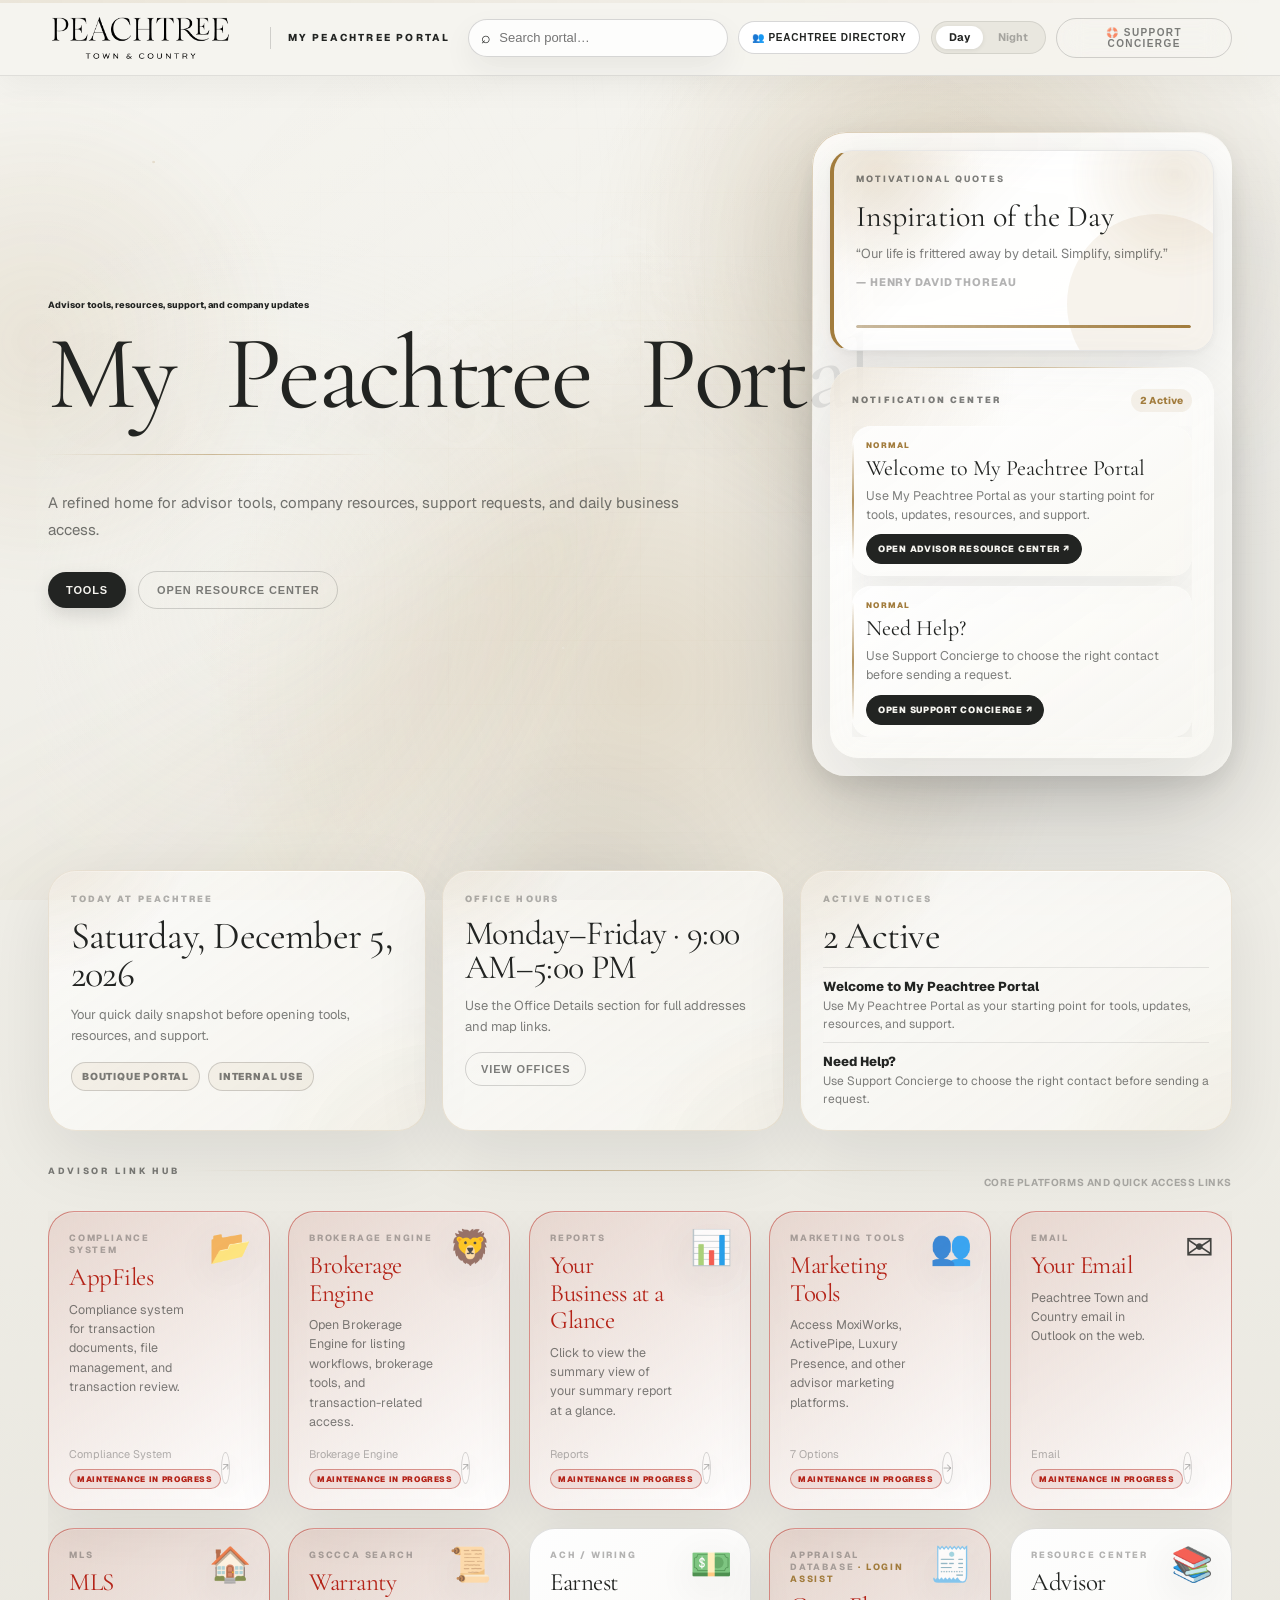
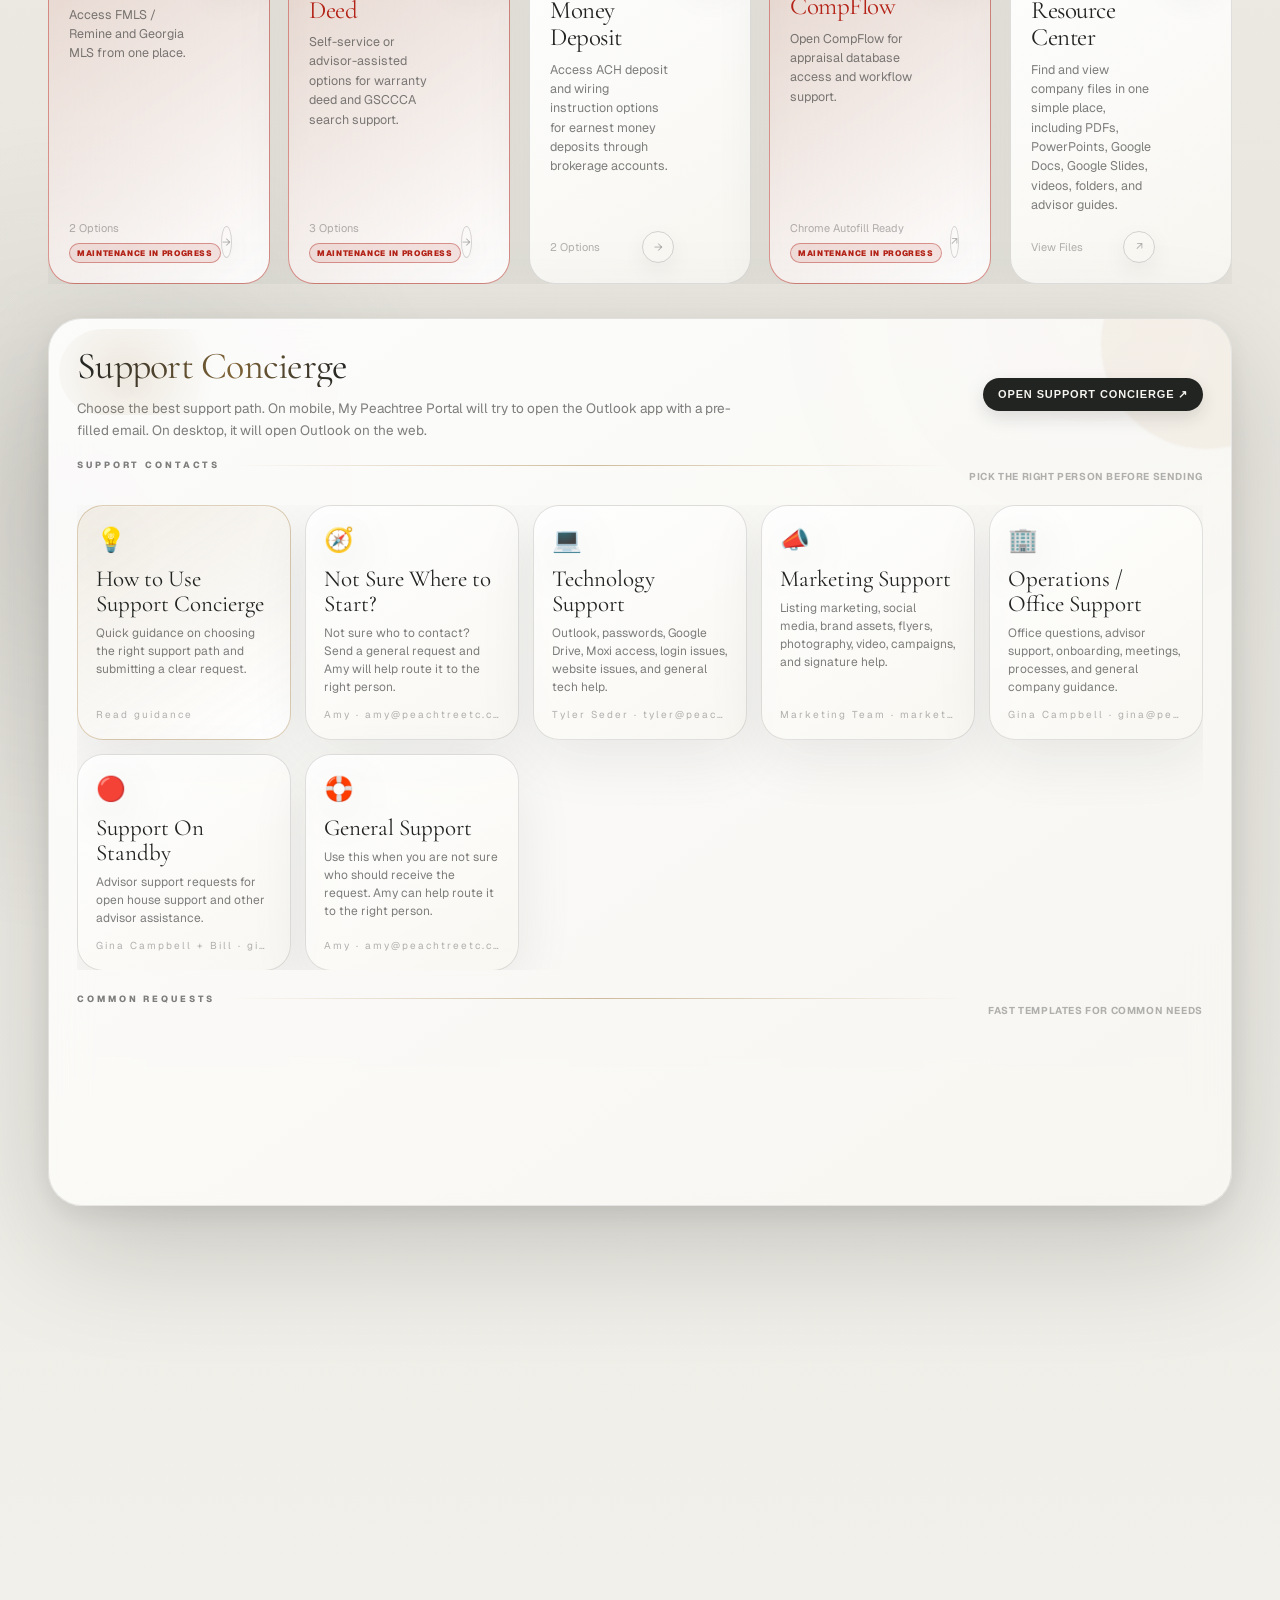
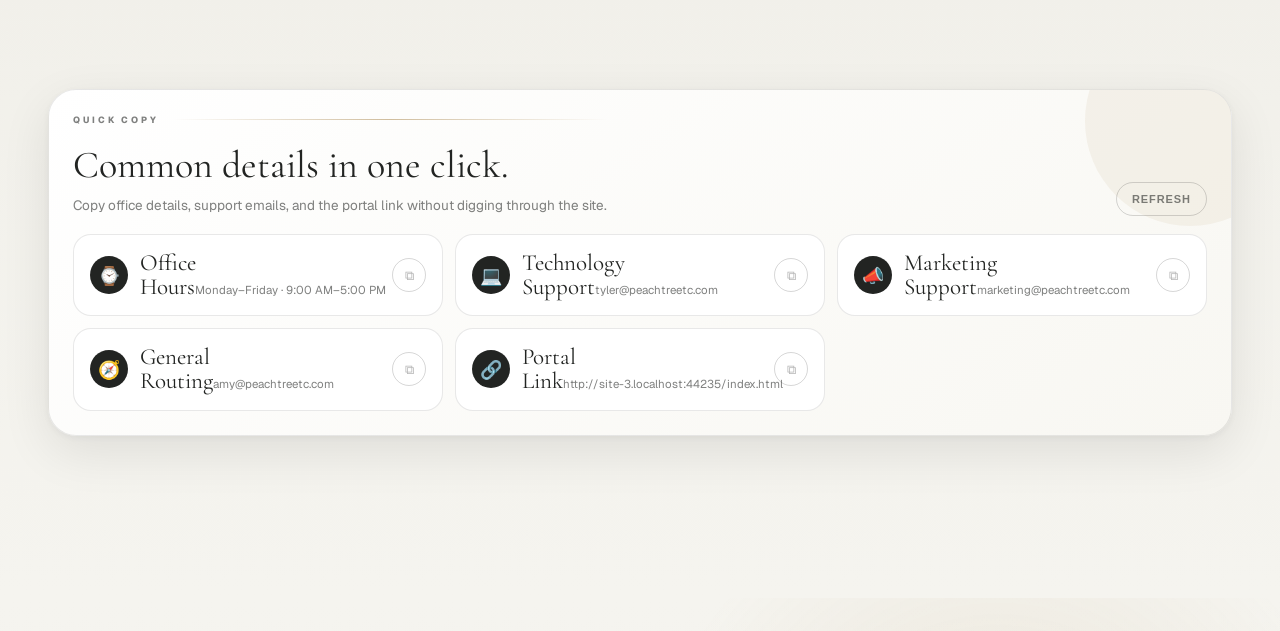
==== commit 6e204d72: "Update Peachtree portal and repair website markup" ====
--- a/index.html
+++ b/index.html
@@ -1,410 +1,1348 @@
 <!DOCTYPE html>
 <html lang="en" data-theme="light">
-<head>
-<meta charset="UTF-8">
-<meta name="viewport" content="width=device-width, initial-scale=1.0, viewport-fit=cover">
-<meta name="apple-mobile-web-app-capable" content="yes">
-<title>Peachtree · Advisor Resource Center</title>
-<link rel="preconnect" href="https://fonts.googleapis.com">
-<link href="https://fonts.googleapis.com/css2?family=Cormorant+Garamond:ital,wght@0,300;0,400;0,500;0,600;1,300;1,400;1,500&family=Geist:wght@300;400;500;600&display=swap" rel="stylesheet">
-<style>
- 
-/* ═══ TOKENS ═══ */
-*, *::before, *::after { box-sizing: border-box; margin: 0; padding: 0; }
+  <head>
+    <meta charset="UTF-8" />
+    <meta name="viewport" content="width=device-width, initial-scale=1.0, viewport-fit=cover" />
+    <meta name="apple-mobile-web-app-capable" content="yes" />
+    <meta property="og:title" content="My Peachtree Portal" />
+    <meta property="og:site_name" content="My Peachtree Portal" />
+    <meta name="application-name" content="My Peachtree Portal" />
+    <meta name="apple-mobile-web-app-title" content="My Peachtree Portal" />
+    <title>Peachtree · My Peachtree Portal</title>
+    <link rel="preconnect" href="https://drive.google.com">
+    <link rel="preconnect" href="https://docs.google.com">
+    <link rel="preconnect" href="https://accounts.google.com">
+    <link rel="preconnect" href="https://lh3.googleusercontent.com">
+    <link rel="preconnect" href="https://fonts.googleapis.com">
+    <link
+      href="https://fonts.googleapis.com/css2?family=Cormorant+Garamond:ital,wght@0,300;0,400;0,500;0,600;1,300;1,400;1,500&family=Geist:wght@300;400;500;600;700&display=swap"
+      rel="stylesheet">
+    <style>
+*,
+*::before,
+*::after {
+  box-sizing: border-box;
+  margin: 0;
+  padding: 0;
+}
+
 :root {
-  --black:#000; --iron-ore:#222422; --ivory:#F5F4EF; --white:#fff;
-  --ease:cubic-bezier(0.22,1,0.36,1); --spring:cubic-bezier(0.34,1.56,0.64,1);
-  --accent:#2563eb; --new-badge:#dc2626;
-}
+  --black: #000000;
+  --iron-ore: #222422;
+  --ivory: #F5F4EF;
+  --white: #FFFFFF;
+  --ease: cubic-bezier(.22, 1, .36, 1);
+  --spring: cubic-bezier(.34, 1.56, .64, 1);
+  --radius: 22px;
+  --radius-sm: 14px;
+  --new: #B42318;
+  --gold: #A27C3D;
+}
+
 [data-theme="light"] {
-  --bg:var(--ivory); --bg-raised:var(--white); --bg-deep:#E8E7E1;
-  --nav-bg:rgba(245,244,239,0.88); --nav-border:rgba(34,36,34,0.09);
-  --text:var(--iron-ore); --text-2:rgba(34,36,34,0.50); --text-3:rgba(34,36,34,0.28);
-  --border:rgba(34,36,34,0.09); --border-mid:rgba(34,36,34,0.15);
-  --card-bg:var(--white);
-  --card-shadow:0 4px 24px rgba(0,0,0,0.08),0 1px 4px rgba(0,0,0,0.04);
-  --card-shadow-hov:0 20px 60px rgba(0,0,0,0.15),0 4px 16px rgba(0,0,0,0.07);
-  --spine-bg:var(--iron-ore); --spine-text:var(--ivory);
-  --badge-bg:var(--iron-ore); --badge-text:var(--ivory);
-  --overlay-bg:rgba(20,22,20,0.60); --panel-bg:var(--white); --panel-bar:#EDECEA;
-  --panel-border:rgba(34,36,34,0.10); --loader-ring:var(--iron-ore);
-  --dot-bg:rgba(34,36,34,0.18); --dot-active:var(--iron-ore);
-  --footer-border:rgba(34,36,34,0.08); --fav-color:#f59e0b;
-}
+  --bg: var(--ivory);
+  --bg-2: #E9E7DF;
+  --card: #fff;
+  --card-2: #F8F7F2;
+  --text: var(--iron-ore);
+  --muted: rgba(34, 36, 34, .58);
+  --soft: rgba(34, 36, 34, .34);
+  --border: rgba(34, 36, 34, .10);
+  --border-2: rgba(34, 36, 34, .18);
+  --nav: rgba(245, 244, 239, .88);
+  --shadow: 0 16px 50px rgba(0, 0, 0, .09), 0 2px 8px rgba(0, 0, 0, .05);
+  --shadow-hover: 0 24px 70px rgba(0, 0, 0, .16), 0 4px 14px rgba(0, 0, 0, .07);
+  --reverse: var(--ivory);
+  --reverse-bg: var(--iron-ore);
+  --overlay: rgba(18, 20, 18, .66);
+}
+
 [data-theme="dark"] {
-  --bg:#141614; --bg-raised:#1C1E1C; --bg-deep:#0E100E;
-  --nav-bg:rgba(14,16,14,0.92); --nav-border:rgba(245,244,239,0.07);
-  --text:var(--ivory); --text-2:rgba(245,244,239,0.48); --text-3:rgba(245,244,239,0.24);
-  --border:rgba(245,244,239,0.07); --border-mid:rgba(245,244,239,0.13);
-  --card-bg:#1C1E1C;
-  --card-shadow:0 4px 24px rgba(0,0,0,0.40),0 1px 4px rgba(0,0,0,0.20);
-  --card-shadow-hov:0 20px 60px rgba(0,0,0,0.65),0 4px 16px rgba(0,0,0,0.30);
-  --spine-bg:var(--ivory); --spine-text:var(--iron-ore);
-  --badge-bg:rgba(245,244,239,0.12); --badge-text:var(--ivory);
-  --overlay-bg:rgba(0,0,0,0.75); --panel-bg:#1C1E1C; --panel-bar:#111311;
-  --panel-border:rgba(245,244,239,0.08); --loader-ring:var(--ivory);
-  --dot-bg:rgba(245,244,239,0.18); --dot-active:var(--ivory);
-  --footer-border:rgba(245,244,239,0.07); --fav-color:#f59e0b;
-}
- 
-html { -webkit-font-smoothing:antialiased; scroll-behavior:smooth; }
+  --bg: #141614;
+  --bg-2: #0E100E;
+  --card: #1C1E1C;
+  --card-2: #151815;
+  --text: var(--ivory);
+  --muted: rgba(245, 244, 239, .58);
+  --soft: rgba(245, 244, 239, .34);
+  --border: rgba(245, 244, 239, .09);
+  --border-2: rgba(245, 244, 239, .17);
+  --nav: rgba(14, 16, 14, .90);
+  --shadow: 0 16px 50px rgba(0, 0, 0, .42), 0 2px 8px rgba(0, 0, 0, .22);
+  --shadow-hover: 0 24px 70px rgba(0, 0, 0, .65), 0 4px 14px rgba(0, 0, 0, .34);
+  --reverse: var(--iron-ore);
+  --reverse-bg: var(--ivory);
+  --overlay: rgba(0, 0, 0, .78);
+}
+
+html {
+  scroll-behavior: smooth;
+  -webkit-font-smoothing: antialiased;
+}
+
 body {
-  font-family:'Geist',system-ui,sans-serif;
-  background:var(--bg); color:var(--text);
-  min-height:100svh; overflow-x:hidden;
-  transition:background 0.5s var(--ease),color 0.5s var(--ease);
-}
- 
-/* ═══ NAV ═══ */
+  font-family: Geist, system-ui, sans-serif;
+  background: radial-gradient(circle at 12% 4%, rgba(162, 124, 61, .12), transparent 28%), var(--bg);
+  color: var(--text);
+  min-height: 100svh;
+  overflow-x: hidden;
+  transition: background .45s var(--ease), color .45s var(--ease);
+}
+
+a {
+  color: inherit;
+}
+
+.hidden {
+  display: none !important;
+}
+
+.muted {
+  color: var(--muted);
+}
+
 nav {
-  position:sticky; top:0; z-index:200; height:64px;
-  display:flex; align-items:center; padding:0 48px;
-  background:var(--nav-bg); border-bottom:1px solid var(--nav-border);
-  backdrop-filter:saturate(180%) blur(24px);
-  -webkit-backdrop-filter:saturate(180%) blur(24px);
-  transition:background 0.5s var(--ease),border-color 0.5s var(--ease);
-}
-.nav-inner { width:100%; max-width:1500px; margin:0 auto; display:flex; align-items:center; justify-content:space-between; }
-.wordmark { line-height:1; cursor:default; display:flex; align-items:center; min-width:170px; }
-.nav-logo { width:clamp(178px,16vw,252px); height:42px; object-fit:contain; object-position:left center; display:block; border-radius:0; transition:opacity 0.5s var(--ease), transform 0.3s var(--ease); }
-.nav-logo-dark { display:none; }
-[data-theme="dark"] .nav-logo-light { display:none; }
-[data-theme="dark"] .nav-logo-dark { display:block; }
-.wordmark:hover .nav-logo { transform:translateY(-1px); }
-.wordmark-fallback { display:none; font-family:'Cormorant Garamond',serif; font-size:18px; font-weight:600; letter-spacing:0.06em; color:var(--text); line-height:0.92; }
-.wordmark-fallback small { display:block; font-family:'Geist',system-ui,sans-serif; font-size:8px; font-weight:600; letter-spacing:0.22em; text-transform:uppercase; color:var(--text); margin-top:5px; }
-.wordmark.logo-missing .wordmark-fallback { display:block; }
-.wordmark.logo-missing .nav-logo { display:none !important; }
-.nav-label { font-size:10px; font-weight:700; letter-spacing:0.20em; text-transform:uppercase; color:var(--text); transition:color 0.5s; }
-.nav-right { display:flex; align-items:center; gap:12px; }
-.theme-pill { display:flex; background:var(--bg-deep); border:1px solid var(--border); border-radius:40px; padding:3px; cursor:pointer; transition:background 0.4s,border-color 0.4s; }
-.theme-pill:hover { border-color:var(--border-mid); }
-.tp-opt { font-size:11px; font-weight:600; padding:5px 14px; border-radius:30px; color:var(--text-3); transition:all 0.25s var(--ease); user-select:none; line-height:1; }
-.tp-opt.on { background:var(--bg-raised); color:var(--text); box-shadow:0 1px 4px rgba(0,0,0,0.08); }
-.admin-trigger { font-size:10px; font-weight:600; letter-spacing:0.14em; text-transform:uppercase; color:var(--text-2); border:1px solid var(--border-mid); background:transparent; padding:6px 13px; border-radius:8px; cursor:pointer; transition:all 0.2s var(--ease); }
-.admin-trigger:hover { border-color:var(--border-mid); color:var(--text); background:var(--bg-deep); }
- 
-/* ═══ SEARCH BAR ═══ */
-.search-wrap {
-  max-width:1500px; margin:0 auto; padding:0 48px 32px;
-  opacity:0; animation:up 0.7s var(--ease) 0.30s both;
-}
-.search-bar {
-  display:flex; align-items:center; gap:12px;
-  background:var(--card-bg); border:1px solid var(--border-mid);
-  border-radius:14px; padding:12px 18px;
-  box-shadow:var(--card-shadow);
-  transition:border-color 0.2s,box-shadow 0.2s,background 0.5s;
-}
-.search-bar:focus-within { border-color:var(--iron-ore); box-shadow:0 0 0 3px rgba(34,36,34,0.07); }
-[data-theme="dark"] .search-bar:focus-within { border-color:var(--ivory); box-shadow:0 0 0 3px rgba(245,244,239,0.07); }
-.search-icon { color:var(--text-3); font-size:15px; flex-shrink:0; transition:color 0.5s; }
-.search-input { flex:1; font-family:'Geist',system-ui,sans-serif; font-size:14px; color:var(--text); background:transparent; border:none; outline:none; }
-.search-input::placeholder { color:var(--text-3); }
-.search-clear { font-size:13px; color:var(--text-3); cursor:pointer; border:none; background:transparent; padding:2px 6px; border-radius:5px; transition:all 0.2s; display:none; }
-.search-clear.show { display:block; }
-.search-clear:hover { background:var(--bg-deep); color:var(--text); }
-.search-count { font-size:11px; color:var(--text-3); white-space:nowrap; transition:color 0.5s; }
- 
-/* ═══ ANNOUNCEMENT BANNER ═══ */
-.announce-bar {
-  background: var(--iron-ore);
-  color: var(--ivory);
-  padding: 11px 48px;
+  position: sticky;
+  top: 0;
+  z-index: 200;
+  height: 68px;
+  background: var(--nav);
+  border-bottom: 1px solid var(--border);
+  backdrop-filter: saturate(180%) blur(24px);
+  -webkit-backdrop-filter: saturate(180%) blur(24px);
+}
+
+.nav-inner {
+  max-width: 1500px;
+  margin: 0 auto;
+  height: 100%;
   display: flex;
   align-items: center;
   justify-content: space-between;
+  padding: 0 48px;
+  gap: 18px;
+}
+
+.wordmark {
+  display: flex;
+  align-items: center;
+  min-width: 185px;
+}
+
+.nav-logo {
+  width: clamp(172px, 16vw, 250px);
+  height: 44px;
+  object-fit: contain;
+  object-position: left center;
+}
+
+.nav-logo-dark {
+  display: none;
+}
+
+[data-theme="dark"] .nav-logo-light {
+  display: none;
+}
+
+[data-theme="dark"] .nav-logo-dark {
+  display: block;
+}
+
+.fallback {
+  display: none;
+  font-family: 'Cormorant Garamond', serif;
+  font-size: 20px;
+  letter-spacing: .04em;
+}
+
+.wordmark.logo-missing .fallback {
+  display: block;
+}
+
+.wordmark.logo-missing img {
+  display: none !important;
+}
+
+.nav-label {
+  font-size: 10px;
+  text-transform: uppercase;
+  letter-spacing: .22em;
+  font-weight: 800;
+  color: var(--text);
+  white-space: nowrap;
+}
+
+.nav-right {
+  display: flex;
+  align-items: center;
+  gap: 10px;
+}
+
+.pill-toggle {
+  display: flex;
+  gap: 2px;
+  background: var(--bg-2);
+  border: 1px solid var(--border);
+  border-radius: 999px;
+  padding: 4px;
+  cursor: pointer;
+}
+
+.pill-toggle span {
+  font-size: 11px;
+  font-weight: 700;
+  color: var(--soft);
+  padding: 6px 13px;
+  border-radius: 999px;
+  line-height: 1;
+}
+
+.pill-toggle span.on {
+  background: var(--card);
+  color: var(--text);
+  box-shadow: 0 1px 5px rgba(0, 0, 0, .08);
+}
+
+.admin-link {
+  font-size: 10px;
+  letter-spacing: .14em;
+  text-transform: uppercase;
+  text-decoration: none;
+  border: 1px solid var(--border-2);
+  padding: 8px 13px;
+  border-radius: 999px;
+  color: var(--muted);
+  transition: .2s;
+}
+
+.admin-link:hover {
+  color: var(--text);
+  background: var(--bg-2);
+}
+
+main {
+  max-width: 1500px;
+  margin: 0 auto;
+  padding: 0 48px 96px;
+}
+
+.hero {
+  display: grid;
+  grid-template-columns: minmax(0, 1fr) 420px;
+  gap: 42px;
+  align-items: end;
+  padding: 76px 0 34px;
+}
+
+.eyebrow {
+  font-size: 9px;
+  font-weight: 800;
+  letter-spacing: .28em;
+  text-transform: uppercase;
+  margin-bottom: 18px;
+}
+
+.hero h1 {
+  font-family: 'Cormorant Garamond', serif;
+  font-size: clamp(54px, 6vw, 94px);
+  font-weight: 400;
+  line-height: .98;
+  letter-spacing: -.018em;
+}
+
+.hero h1 em {
+  font-weight: 300;
+}
+
+.hero-rule {
+  width: 52px;
+  height: 1px;
+  background: var(--border-2);
+  margin: 28px 0;
+}
+
+.hero p {
+  font-size: 15px;
+  line-height: 1.8;
+  max-width: 560px;
+  color: var(--muted);
+}
+
+.hero-aside {
+  border: 1px solid var(--border);
+  background: linear-gradient(145deg, var(--card), var(--card-2));
+  border-radius: var(--radius);
+  box-shadow: var(--shadow);
+  padding: 24px;
+  position: relative;
+  overflow: hidden;
+}
+
+.hero-aside::after {
+  content: '';
+  position: absolute;
+  right: -34px;
+  bottom: -44px;
+  width: 180px;
+  height: 180px;
+  border-radius: 50%;
+  background: rgba(162, 124, 61, .09);
+}
+
+.aside-kicker {
+  font-size: 9px;
+  font-weight: 800;
+  letter-spacing: .22em;
+  text-transform: uppercase;
+  color: var(--muted);
+  margin-bottom: 14px;
+}
+
+.aside-title {
+  font-family: 'Cormorant Garamond', serif;
+  font-size: 30px;
+  line-height: 1.08;
+  margin-bottom: 10px;
+}
+
+.aside-copy {
+  font-size: 13px;
+  line-height: 1.65;
+  color: var(--muted);
+  position: relative;
+}
+
+.announce-banner {
+  display: none;
+  margin-bottom: 22px;
+  background: var(--reverse-bg);
+  color: var(--reverse);
+  border-radius: 16px;
+  padding: 14px 18px;
+  align-items: center;
+  justify-content: space-between;
+  gap: 18px;
+  box-shadow: var(--shadow);
+}
+
+.announce-banner.show {
+  display: flex;
+}
+
+.announce-banner span {
+  font-size: 13px;
+  line-height: 1.45;
+}
+
+.announce-banner button {
+  border: 1px solid rgba(245, 244, 239, .26);
+  background: transparent;
+  color: inherit;
+  border-radius: 999px;
+  padding: 6px 11px;
+  font-size: 10px;
+  letter-spacing: .1em;
+  text-transform: uppercase;
+  cursor: pointer;
+  opacity: .78;
+}
+
+.announce-banner button:hover {
+  opacity: 1;
+  background: rgba(255, 255, 255, .1);
+}
+
+.section {
+  margin-top: 34px;
+}
+
+.section-top {
+  display: flex;
+  align-items: flex-end;
+  justify-content: space-between;
+  gap: 20px;
+  margin-bottom: 18px;
+}
+
+.section-kicker {
+  font-size: 9px;
+  font-weight: 800;
+  letter-spacing: .26em;
+  text-transform: uppercase;
+  color: var(--muted);
+  border-bottom: 1px solid var(--border);
+  padding-bottom: 12px;
+  flex: 1;
+}
+
+.section-note {
+  font-size: 12px;
+  color: var(--soft);
+  white-space: nowrap;
+}
+
+.notification-grid {
+  display: grid;
+  grid-template-columns: repeat(3, minmax(0, 1fr));
   gap: 16px;
+}
+
+.notice {
+  background: var(--card);
+  border: 1px solid var(--border);
+  border-radius: 20px;
+  box-shadow: var(--shadow);
+  padding: 20px;
+  display: flex;
+  flex-direction: column;
+  min-height: 166px;
+  transition: .28s var(--ease);
+  position: relative;
+  overflow: hidden;
+}
+
+.notice:hover {
+  transform: translateY(-3px);
+  box-shadow: var(--shadow-hover);
+  border-color: var(--border-2);
+}
+
+.notice.high::before {
+  content: '';
+  position: absolute;
+  left: 0;
+  top: 0;
+  bottom: 0;
+  width: 5px;
+  background: #B42318;
+}
+
+.notice.normal::before {
+  content: '';
+  position: absolute;
+  left: 0;
+  top: 0;
+  bottom: 0;
+  width: 5px;
+  background: var(--gold);
+}
+
+.notice.low::before {
+  content: '';
+  position: absolute;
+  left: 0;
+  top: 0;
+  bottom: 0;
+  width: 5px;
+  background: var(--soft);
+}
+
+.notice-meta {
+  font-size: 9px;
+  font-weight: 800;
+  letter-spacing: .16em;
+  text-transform: uppercase;
+  color: var(--soft);
+  margin-bottom: 10px;
+}
+
+.notice-title {
+  font-family: 'Cormorant Garamond', serif;
+  font-size: 25px;
+  line-height: 1.15;
+  margin-bottom: 8px;
+}
+
+.notice-msg {
   font-size: 13px;
-  font-weight: 500;
-  line-height: 1.5;
-  transition: background 0.5s;
-}
-[data-theme="dark"] .announce-bar { background: #2a2e2a; border-bottom: 1px solid var(--border); }
-.announce-bar.hidden { display: none; }
-.announce-msg { flex: 1; }
-.announce-dismiss {
-  font-size: 11px; font-weight: 700; letter-spacing: 0.08em;
-  text-transform: uppercase; color: rgba(245,244,239,0.6);
-  background: transparent; border: 1px solid rgba(245,244,239,0.25);
-  border-radius: 6px; padding: 4px 11px; cursor: pointer;
-  transition: all 0.2s; flex-shrink: 0; white-space: nowrap;
-}
-.announce-dismiss:hover { background: rgba(245,244,239,0.12); color: var(--ivory); }
- 
-/* ═══ CATEGORY FILTERS ═══ */
-.filter-wrap {
-  max-width: 1500px; margin: 0 auto; padding: 0 48px 24px;
-  display: flex; align-items: center; gap: 8px; flex-wrap: wrap;
-}
-.filter-pill {
-  font-size: 11px; font-weight: 600; letter-spacing: 0.08em;
-  text-transform: uppercase; padding: 7px 16px; border-radius: 30px;
-  border: 1px solid var(--border-mid); background: transparent;
-  color: var(--text-2); cursor: pointer;
-  transition: all 0.2s var(--ease);
-}
-.filter-pill:hover { border-color: var(--iron-ore); color: var(--text); background: var(--bg-deep); }
-[data-theme="dark"] .filter-pill:hover { border-color: var(--ivory); }
-.filter-pill.active {
-  background: var(--iron-ore); color: var(--ivory);
-  border-color: var(--iron-ore);
-}
-[data-theme="dark"] .filter-pill.active { background: var(--ivory); color: var(--iron-ore); border-color: var(--ivory); }
- 
-/* ═══ SECTION DIVIDER ═══ */
-.shelf-divider {
-  font-size: 9px; font-weight: 800; letter-spacing: 0.26em;
-  text-transform: uppercase; color: var(--text-2);
-  padding: 28px 0 14px;
+  line-height: 1.55;
+  color: var(--muted);
+  flex: 1;
+}
+
+.notice-actions {
+  margin-top: 15px;
+  display: flex;
+  gap: 10px;
+  align-items: center;
+}
+
+.btn {
+  appearance: none;
+  border: none;
+  border-radius: 999px;
+  padding: 10px 15px;
+  font-size: 11px;
+  font-weight: 800;
+  letter-spacing: .08em;
+  text-transform: uppercase;
+  cursor: pointer;
+  transition: .2s var(--ease);
+  text-decoration: none;
+  display: inline-flex;
+  align-items: center;
+  justify-content: center;
+  gap: 7px;
+}
+
+.btn-primary {
+  background: var(--reverse-bg);
+  color: var(--reverse);
+  box-shadow: 0 7px 18px rgba(0, 0, 0, .12);
+}
+
+.btn-primary:hover {
+  transform: translateY(-2px);
+}
+
+.btn-soft {
+  border: 1px solid var(--border-2);
+  background: transparent;
+  color: var(--muted);
+}
+
+.btn-soft:hover {
+  background: var(--bg-2);
+  color: var(--text);
+}
+
+.tools {
+  display: grid;
+  grid-template-columns: repeat(5, minmax(0, 1fr));
+  gap: 16px;
+}
+
+.tool-card {
+  background: var(--card);
+  border: 1px solid var(--border);
+  border-radius: 20px;
+  box-shadow: var(--shadow);
+  padding: 20px;
+  min-height: 174px;
+  cursor: pointer;
+  display: flex;
+  flex-direction: column;
+  transition: .28s var(--ease);
+  position: relative;
+  overflow: hidden;
+}
+
+.tool-card:hover {
+  transform: translateY(-5px);
+  box-shadow: var(--shadow-hover);
+  border-color: var(--border-2);
+}
+
+.tool-card.disabled {
+  opacity: .56;
+}
+
+.tool-icon {
+  font-size: 27px;
+  margin-bottom: 18px;
+}
+
+.tool-type {
+  font-size: 9px;
+  font-weight: 800;
+  letter-spacing: .18em;
+  text-transform: uppercase;
+  color: var(--soft);
+  margin-bottom: 8px;
+}
+
+.tool-title {
+  font-family: 'Cormorant Garamond', serif;
+  font-size: 25px;
+  line-height: 1.1;
+  margin-bottom: 8px;
+}
+
+.tool-desc {
+  font-size: 12.5px;
+  line-height: 1.55;
+  color: var(--muted);
+  flex: 1;
+}
+
+.new-badge {
+  position: absolute;
+  top: 14px;
+  right: 14px;
+  background: var(--new);
+  color: white;
+  border-radius: 999px;
+  font-size: 8px;
+  font-weight: 900;
+  letter-spacing: .12em;
+  padding: 4px 8px;
+  text-transform: uppercase;
+}
+
+.tool-footer {
+  display: flex;
+  align-items: center;
+  justify-content: space-between;
+  margin-top: 16px;
+  color: var(--soft);
+  font-size: 11px;
+}
+
+.arrow {
+  width: 32px;
+  height: 32px;
+  border-radius: 50%;
+  border: 1px solid var(--border-2);
+  display: flex;
+  align-items: center;
+  justify-content: center;
+  transition: .2s;
+}
+
+.tool-card:hover .arrow,
+.resource-card:hover .arrow {
+  background: var(--reverse-bg);
+  color: var(--reverse);
+  border-color: var(--reverse-bg);
+  transform: translate(2px, -2px);
+}
+
+.office-section {
+  margin-top: 34px;
+  background: linear-gradient(145deg, var(--card), var(--card-2));
+  border: 1px solid var(--border);
+  border-radius: 28px;
+  box-shadow: var(--shadow);
+  padding: 24px;
+  position: relative;
+  overflow: hidden;
+}
+
+.office-section::after {
+  content: '';
+  position: absolute;
+  right: -64px;
+  bottom: -90px;
+  width: 210px;
+  height: 210px;
+  border-radius: 50%;
+  background: rgba(162, 124, 61, .08);
+  pointer-events: none;
+}
+
+.office-head {
+  display: flex;
+  justify-content: space-between;
+  align-items: flex-end;
+  gap: 22px;
+  margin-bottom: 18px;
+  position: relative;
+  z-index: 1;
+}
+
+.office-copy {
+  font-size: 13.5px;
+  line-height: 1.65;
+  color: var(--muted);
+  max-width: 720px;
+  margin-top: 10px;
+}
+
+.hours-pill {
+  border: 1px solid var(--border-2);
+  background: rgba(162, 124, 61, .08);
+  border-radius: 999px;
+  padding: 10px 15px;
+  display: flex;
+  align-items: center;
+  gap: 10px;
+  white-space: nowrap;
+  color: var(--text);
+}
+
+.hours-pill-track {
+  display: flex;
+  align-items: center;
+  gap: 10px;
+  white-space: nowrap;
+}
+
+.hours-pill span {
+  font-size: 9px;
+  font-weight: 900;
+  letter-spacing: .14em;
+  text-transform: uppercase;
+  color: var(--gold);
+}
+
+.hours-pill strong {
+  font-size: 12px;
+  font-weight: 700;
+}
+
+.office-list {
+  display: grid;
+  grid-template-columns: 1fr;
+  gap: 12px;
+  position: relative;
+  z-index: 1;
+}
+
+.office-card {
+  display: grid;
+  grid-template-columns: 48px minmax(0, 1fr) auto;
+  gap: 16px;
+  align-items: center;
+  text-decoration: none;
+  background: var(--card);
+  border: 1px solid var(--border);
+  border-radius: 20px;
+  box-shadow: 0 10px 34px rgba(0, 0, 0, .06);
+  padding: 18px 20px;
+  min-height: 112px;
+  transition: .28s var(--ease);
+}
+
+.office-card:hover {
+  transform: translateY(-4px);
+  box-shadow: var(--shadow-hover);
+  border-color: var(--border-2);
+}
+
+.office-pin {
+  width: 48px;
+  height: 48px;
+  border-radius: 50%;
+  background: var(--reverse-bg);
+  color: var(--reverse);
+  display: flex;
+  align-items: center;
+  justify-content: center;
+  font-size: 22px;
+  box-shadow: 0 8px 18px rgba(0, 0, 0, .12);
+}
+
+.office-eyebrow {
+  font-size: 9px;
+  font-weight: 900;
+  letter-spacing: .16em;
+  text-transform: uppercase;
+  color: var(--soft);
+  margin-bottom: 7px;
+}
+
+.office-name {
+  font-family: 'Cormorant Garamond', serif;
+  font-size: 29px;
+  line-height: 1.05;
+  margin-bottom: 6px;
+}
+
+.office-address {
+  font-size: 13.5px;
+  line-height: 1.55;
+  color: var(--muted);
+}
+
+.office-action {
+  border: 1px solid var(--border-2);
+  border-radius: 999px;
+  padding: 9px 13px;
+  font-size: 10px;
+  font-weight: 900;
+  letter-spacing: .08em;
+  text-transform: uppercase;
+  color: var(--muted);
+  white-space: nowrap;
+  transition: .2s var(--ease);
+}
+
+.office-card:hover .office-action {
+  background: var(--reverse-bg);
+  color: var(--reverse);
+  border-color: var(--reverse-bg);
+  transform: translateX(2px);
+}
+
+@media (max-width:760px) {
+  .office-section {
+    border-radius: 20px;
+    padding: 18px;
+  }
+
+  .office-head {
+    align-items: flex-start;
+    flex-direction: column;
+  }
+
+  .hours-pill {
+    border-radius: 16px;
+    align-items: flex-start;
+    flex-direction: column;
+    gap: 4px;
+    white-space: normal;
+  }
+
+  .office-card {
+    grid-template-columns: 44px minmax(0, 1fr);
+    gap: 13px;
+    padding: 16px;
+  }
+
+  .office-pin {
+    width: 44px;
+    height: 44px;
+    font-size: 20px;
+  }
+
+  .office-action {
+    grid-column: 2;
+    justify-self: start;
+  }
+
+  .office-name {
+    font-size: 25px;
+  }
+}
+
+.search-panel {
+  margin: 28px 0 4px;
+  background: var(--card);
+  border: 1px solid var(--border-2);
+  border-radius: 18px;
+  box-shadow: var(--shadow);
+  display: flex;
+  align-items: center;
+  gap: 12px;
+  padding: 14px 18px;
+}
+
+.search-panel input {
+  flex: 1;
+  background: transparent;
+  border: none;
+  outline: none;
+  color: var(--text);
+  font-family: Geist, system-ui, sans-serif;
+  font-size: 14px;
+}
+
+.search-panel input::placeholder {
+  color: var(--soft);
+}
+
+.search-count {
+  font-size: 11px;
+  color: var(--soft);
+  white-space: nowrap;
+}
+
+.clear-btn {
+  border: none;
+  background: transparent;
+  color: var(--soft);
+  cursor: pointer;
+  font-size: 12px;
+  padding: 4px 8px;
+  border-radius: 8px;
+}
+
+.clear-btn:hover {
+  background: var(--bg-2);
+  color: var(--text);
+}
+
+.chips {
+  display: flex;
+  flex-wrap: wrap;
+  gap: 8px;
+  margin: 0 0 18px;
+}
+
+.chip {
+  border: 1px solid var(--border-2);
+  background: transparent;
+  color: var(--muted);
+  border-radius: 999px;
+  padding: 8px 14px;
+  font-size: 10px;
+  font-weight: 800;
+  letter-spacing: .08em;
+  text-transform: uppercase;
+  cursor: pointer;
+  transition: .2s;
+}
+
+.chip:hover,
+.chip.active {
+  background: var(--reverse-bg);
+  color: var(--reverse);
+  border-color: var(--reverse-bg);
+}
+
+.resource-list {
+  display: grid;
+  grid-template-columns: repeat(2, minmax(0, 1fr));
+  gap: 18px;
+}
+
+.resource-card {
+  background: var(--card);
+  border: 1px solid var(--border);
+  border-radius: 20px;
+  box-shadow: var(--shadow);
+  min-height: 128px;
+  display: flex;
+  overflow: hidden;
+  cursor: pointer;
+  transition: .28s var(--ease);
+}
+
+.resource-card:hover {
+  transform: translateY(-4px);
+  box-shadow: var(--shadow-hover);
+  border-color: var(--border-2);
+}
+
+.resource-card.disabled {
+  opacity: .45;
+  cursor: not-allowed;
+}
+
+.spine {
+  width: 54px;
+  background: var(--reverse-bg);
+  color: var(--reverse);
+  display: flex;
+  align-items: center;
+  justify-content: center;
+  flex-direction: column;
+  gap: 10px;
+  flex-shrink: 0;
+}
+
+.spine-icon {
+  font-size: 20px;
+}
+
+.spine-num {
+  font-family: 'Cormorant Garamond', serif;
+  font-size: 13px;
+  opacity: .66;
+  writing-mode: vertical-rl;
+  transform: rotate(180deg);
+  letter-spacing: .08em;
+}
+
+.res-body {
+  padding: 21px 22px;
+  display: flex;
+  align-items: center;
+  gap: 16px;
+  flex: 1;
+  min-width: 0;
+}
+
+.res-info {
+  min-width: 0;
+  flex: 1;
+}
+
+.res-type {
+  font-size: 9px;
+  font-weight: 800;
+  letter-spacing: .18em;
+  text-transform: uppercase;
+  color: var(--soft);
+  margin-bottom: 8px;
+}
+
+.res-title {
+  font-family: 'Cormorant Garamond', serif;
+  font-size: 26px;
+  line-height: 1.15;
+  margin-bottom: 7px;
+}
+
+.res-desc {
+  font-size: 13px;
+  line-height: 1.55;
+  color: var(--muted);
+}
+
+.res-badge {
+  font-size: 9px;
+  font-weight: 800;
+  letter-spacing: .12em;
+  text-transform: uppercase;
+  background: var(--bg-2);
+  color: var(--muted);
+  border-radius: 8px;
+  padding: 6px 10px;
+  white-space: nowrap;
+}
+
+.empty {
+  padding: 55px 20px;
+  text-align: center;
+  border: 1px dashed var(--border-2);
+  border-radius: 20px;
+  color: var(--muted);
+}
+
+footer {
+  border-top: 1px solid var(--border);
+  padding: 24px 0;
+  color: var(--soft);
+  font-size: 12px;
+  overflow: hidden;
+  position: relative;
+  background: linear-gradient(90deg, transparent, rgba(162, 124, 61, .035), transparent);
+}
+
+.footer-marquee-shell {
+  width: 100%;
+  overflow: hidden;
+  white-space: nowrap;
+  mask-image: linear-gradient(90deg, transparent, #000 7%, #000 93%, transparent);
+  -webkit-mask-image: linear-gradient(90deg, transparent, #000 7%, #000 93%, transparent);
+}
+
+.footer-marquee-track {
+  display: flex;
+  width: max-content;
+  will-change: transform;
+  animation: footerMarquee 34s linear infinite;
+}
+
+.footer-marquee-shell:hover .footer-marquee-track {
+  animation-play-state: paused;
+}
+
+.footer-marquee-group {
+  display: flex;
+  align-items: center;
+  gap: 34px;
+  padding-right: 34px;
+  flex-shrink: 0;
+}
+
+.footer-marquee-item {
+  display: inline-flex;
+  align-items: center;
+  gap: 18px;
+  white-space: nowrap;
+}
+
+.footer-brand {
+  font-family: 'Cormorant Garamond', serif;
+  font-size: 20px;
+  color: var(--text);
+}
+
+.footer-dot {
+  width: 5px;
+  height: 5px;
+  border-radius: 999px;
+  background: var(--gold);
+  opacity: .7;
+  box-shadow: 0 0 16px rgba(162, 124, 61, .34);
+}
+
+@keyframes footerMarquee {
+  from {
+    transform: translate3d(0, 0, 0);
+  }
+
+  to {
+    transform: translate3d(-50%, 0, 0);
+  }
+}
+
+@media (prefers-reduced-motion:reduce) {
+  .footer-marquee-track {
+    animation: none !important;
+    transform: none !important;
+  }
+
+  .footer-marquee-group:nth-child(2) {
+    display: none;
+  }
+}
+
+.modal {
+  position: fixed;
+  inset: 0;
+  z-index: 800;
+  display: none;
+}
+
+.modal.open {
+  display: block;
+}
+
+.modal-scrim {
+  position: absolute;
+  inset: 0;
+  background: var(--overlay);
+  backdrop-filter: blur(18px);
+  -webkit-backdrop-filter: blur(18px);
+}
+
+.modal-panel {
+  position: relative;
+  z-index: 1;
+  width: min(920px, calc(100% - 34px));
+  max-height: calc(100svh - 34px);
+  margin: 17px auto;
+  background: var(--card);
+  border: 1px solid var(--border);
+  border-radius: 26px;
+  box-shadow: 0 40px 100px rgba(0, 0, 0, .32);
+  display: flex;
+  flex-direction: column;
+  overflow: hidden;
+  animation: panelIn .26s var(--ease) both;
+}
+
+@keyframes panelIn {
+  from {
+    opacity: 0;
+    transform: translateY(18px) scale(.98);
+  }
+
+  to {
+    opacity: 1;
+    transform: none;
+  }
+}
+
+.modal-head {
+  padding: 22px 24px;
   border-bottom: 1px solid var(--border);
-  margin-bottom: 20px;
-  display: flex; align-items: center; gap: 12px;
-  transition: color 0.5s, border-color 0.5s;
-}
-.shelf-divider::before {
-  content: '';
-  width: 20px; height: 2px;
-  background: var(--iron-ore);
-  border-radius: 2px;
-  flex-shrink: 0;
-  transition: background 0.5s;
-}
-[data-theme="dark"] .shelf-divider::before { background: var(--ivory); }
- 
-/* ═══ HERO ═══ */
-.hero { max-width:1500px; margin:0 auto; padding:72px 48px 40px; }
-.hero-eyebrow { font-size:9px; font-weight:700; letter-spacing:0.26em; text-transform:uppercase; color:var(--text); margin-bottom:16px; opacity:0; animation:up 0.7s var(--ease) 0.05s both; transition:color 0.5s; }
-.hero-title { font-family:'Cormorant Garamond',serif; font-size:clamp(48px,5.5vw,88px); font-weight:400; line-height:1.02; letter-spacing:-0.015em; color:var(--text); opacity:0; animation:up 0.7s var(--ease) 0.12s both; transition:color 0.5s; }
-.hero-title em { font-style:italic; font-weight:300; color:var(--text); transition:color 0.5s; }
-.hero-rule { width:48px; height:1px; background:var(--border-mid); margin:28px 0; opacity:0; animation:up 0.7s var(--ease) 0.19s both; transition:background 0.5s; }
-.hero-desc { font-size:15px; color:var(--text); line-height:1.75; max-width:460px; opacity:0; animation:up 0.7s var(--ease) 0.25s both; transition:color 0.5s; }
-@keyframes up { from{opacity:0;transform:translateY(20px)} to{opacity:1;transform:translateY(0)} }
- 
-/* ═══ SHELF ═══ */
-.shelf-wrap { max-width:1500px; margin:0 auto; padding:0 48px 100px; }
-.shelf-label { font-size:9px; font-weight:700; letter-spacing:0.22em; text-transform:uppercase; color:var(--text-2); padding-bottom:16px; border-bottom:1px solid var(--border); margin-bottom:32px; transition:color 0.5s,border-color 0.5s; }
-.shelf-section { margin-bottom:48px; }
-.shelf { display:flex; flex-direction:column; gap:20px; }
- 
-/* No results */
-.no-results { text-align:center; padding:60px 20px; color:var(--text-3); }
-.no-results-icon { font-size:40px; margin-bottom:12px; opacity:0.5; }
-.no-results-text { font-family:'Cormorant Garamond',serif; font-size:22px; color:var(--text-2); }
- 
-/* ═══ MAG CARD ═══ */
-.mag-card {
-  display:flex; align-items:stretch; background:var(--card-bg);
-  border-radius:16px; border:1px solid var(--border);
-  box-shadow:var(--card-shadow); overflow:hidden; cursor:pointer;
-  position:relative; opacity:0; animation:up 0.6s var(--ease) both;
-  transition:box-shadow 0.35s var(--ease),transform 0.35s var(--ease),background 0.5s var(--ease),border-color 0.5s var(--ease);
-  min-height:110px;
-}
-.mag-card:nth-child(1){animation-delay:0.10s} .mag-card:nth-child(2){animation-delay:0.15s}
-.mag-card:nth-child(3){animation-delay:0.20s} .mag-card:nth-child(4){animation-delay:0.25s}
-.mag-card:nth-child(5){animation-delay:0.30s} .mag-card:nth-child(6){animation-delay:0.35s}
-.mag-card:nth-child(7){animation-delay:0.40s} .mag-card:nth-child(8){animation-delay:0.45s}
-.mag-card:nth-child(9){animation-delay:0.50s} .mag-card:nth-child(10){animation-delay:0.55s}
-.mag-card:nth-child(11){animation-delay:0.60s} .mag-card:nth-child(12){animation-delay:0.65s}
-.mag-card.search-hidden { display:none; }
-.mag-card:hover { box-shadow:var(--card-shadow-hov); transform:translateY(-5px) translateX(3px); }
-.mag-card:active { transform:translateY(-2px) scale(0.995); }
-.mag-card::before { content:''; position:absolute; right:0; top:8px; bottom:8px; width:0; background:linear-gradient(to right,transparent,rgba(34,36,34,0.04)); border-radius:0 16px 16px 0; transition:width 0.4s var(--ease); pointer-events:none; }
-.mag-card:hover::before { width:40px; }
-[data-theme="dark"] .mag-card::before { background:linear-gradient(to right,transparent,rgba(245,244,239,0.03)); }
- 
-.mag-spine { width:52px; flex-shrink:0; background:var(--spine-bg); display:flex; align-items:center; justify-content:center; padding:12px 0; position:relative; transition:background 0.5s var(--ease); }
-.mag-spine-num { font-family:'Cormorant Garamond',serif; font-size:13px; font-weight:400; color:var(--spine-text); writing-mode:vertical-rl; text-orientation:mixed; transform:rotate(180deg); letter-spacing:0.08em; opacity:0.55; transition:color 0.5s; }
-.spine-icon { position:absolute; top:16px; font-size:18px; line-height:1; }
-.mag-body { flex:1; padding:22px 28px; display:flex; align-items:center; gap:24px; min-width:0; }
-.mag-info { flex:1; min-width:0; }
-.mag-type { font-size:9px; font-weight:700; letter-spacing:0.18em; text-transform:uppercase; color:var(--text-3); margin-bottom:7px; display:flex; align-items:center; gap:6px; transition:color 0.5s; }
-.new-pill { background:var(--new-badge); color:white; font-size:8px; font-weight:800; letter-spacing:0.14em; padding:2px 7px; border-radius:4px; text-transform:uppercase; animation:pulse-new 2s ease-in-out infinite; }
-@keyframes pulse-new { 0%,100%{opacity:1} 50%{opacity:0.75} }
-.mag-title { font-family:'Cormorant Garamond',serif; font-size:26px; font-weight:500; color:var(--text); line-height:1.20; letter-spacing:0.01em; margin-bottom:7px; transition:color 0.5s; }
-.mag-desc { font-size:13px; color:var(--text-2); line-height:1.6; transition:color 0.5s; }
-.mag-right { display:flex; flex-direction:column; align-items:flex-end; justify-content:space-between; gap:16px; flex-shrink:0; }
-.mag-badge { font-size:9px; font-weight:700; letter-spacing:0.14em; text-transform:uppercase; background:var(--badge-bg); color:var(--badge-text); padding:5px 11px; border-radius:6px; transition:background 0.5s,color 0.5s; }
-.mag-actions { display:flex; align-items:center; gap:8px; }
- 
-/* Favorite star */
-.fav-btn {
-  width:32px; height:32px; border-radius:50%; border:1px solid var(--border-mid);
-  background:transparent; display:flex; align-items:center; justify-content:center;
-  cursor:pointer; font-size:14px; transition:all 0.2s var(--ease); flex-shrink:0;
-  z-index:2; position:relative;
-}
-.fav-btn:hover { border-color:var(--fav-color); background:rgba(245,158,11,0.08); }
-.fav-btn.active { border-color:var(--fav-color); background:rgba(245,158,11,0.12); }
-.fav-star { transition:transform 0.25s var(--spring); }
-.fav-btn:hover .fav-star { transform:scale(1.25); }
-.fav-btn.active .fav-star { filter:none; }
- 
-.mag-arrow { width:36px; height:36px; border-radius:50%; border:1px solid var(--border-mid); display:flex; align-items:center; justify-content:center; transition:all 0.3s var(--ease); flex-shrink:0; }
-.mag-card:hover .mag-arrow { background:var(--iron-ore); border-color:var(--iron-ore); transform:translate(2px,-2px); }
-[data-theme="dark"] .mag-card:hover .mag-arrow { background:var(--ivory); border-color:var(--ivory); }
-.mag-arrow-icon { transition:stroke 0.3s; stroke:var(--text-3); }
-.mag-card:hover .mag-arrow-icon { stroke:var(--ivory); }
-[data-theme="dark"] .mag-card:hover .mag-arrow-icon { stroke:var(--iron-ore); }
- 
-/* ═══ RECENTLY OPENED ═══ */
-.recent-section { margin-bottom:40px; }
-.recent-row { display:flex; gap:12px; flex-wrap:wrap; }
-.recent-chip {
-  display:flex; align-items:center; gap:8px;
-  background:var(--card-bg); border:1px solid var(--border);
-  border-radius:10px; padding:9px 14px; cursor:pointer;
-  font-size:12px; font-weight:500; color:var(--text-2);
-  box-shadow:var(--card-shadow);
-  transition:all 0.2s var(--ease);
-  max-width:220px;
-}
-.recent-chip:hover { border-color:var(--border-mid); color:var(--text); box-shadow:var(--card-shadow-hov); transform:translateY(-2px); }
-.recent-chip-icon { font-size:14px; flex-shrink:0; }
-.recent-chip-label { white-space:nowrap; overflow:hidden; text-overflow:ellipsis; }
-.recent-chip-x { margin-left:4px; opacity:0.4; flex-shrink:0; font-size:11px; }
-.recent-chip:hover .recent-chip-x { opacity:0.7; }
- 
-/* ═══ VIEWER OVERLAY ═══ */
-.overlay { position:fixed; inset:0; z-index:900; opacity:0; pointer-events:none; transition:opacity 0.4s var(--ease); display:flex; flex-direction:column; }
-.overlay.open { opacity:1; pointer-events:all; }
-.overlay-scrim { position:absolute; inset:0; background:var(--overlay-bg); backdrop-filter:blur(18px) saturate(120%); -webkit-backdrop-filter:blur(18px) saturate(120%); }
-.viewer-sheet { position:relative; z-index:1; display:flex; flex-direction:column; width:calc(100% - 48px); max-width:1380px; height:calc(100vh - 40px); margin:20px auto; background:var(--panel-bg); border-radius:20px; overflow:hidden; border:1px solid var(--panel-border); box-shadow:0 40px 100px rgba(0,0,0,0.25),0 8px 32px rgba(0,0,0,0.10); transform:scale(0.96) translateY(20px); transition:transform 0.45s var(--ease),background 0.5s,border-color 0.5s; }
-.overlay.open .viewer-sheet { transform:scale(1) translateY(0); }
-.sheet-bar { height:56px; display:flex; align-items:center; padding:0 20px; border-bottom:1px solid var(--panel-border); background:var(--panel-bar); flex-shrink:0; gap:10px; transition:background 0.5s,border-color 0.5s; }
-.bar-left { display:flex; align-items:center; gap:10px; flex:1; min-width:0; }
-.bar-badge { font-size:9px; font-weight:700; letter-spacing:0.14em; text-transform:uppercase; background:var(--badge-bg); color:var(--badge-text); padding:4px 10px; border-radius:5px; flex-shrink:0; transition:background 0.5s,color 0.5s; }
-.bar-title { font-size:14px; font-weight:500; color:var(--text); white-space:nowrap; overflow:hidden; text-overflow:ellipsis; transition:color 0.5s; }
-.bar-right { display:flex; align-items:center; gap:8px; flex-shrink:0; }
-.bar-btn { width:34px; height:34px; border-radius:50%; border:1px solid var(--border-mid); background:transparent; display:flex; align-items:center; justify-content:center; cursor:pointer; transition:all 0.2s var(--ease); flex-shrink:0; }
-.bar-btn svg { stroke:var(--text-2); transition:stroke 0.2s; }
-.bar-btn:hover { background:var(--iron-ore); border-color:var(--iron-ore); }
-.bar-btn:hover svg { stroke:var(--ivory); }
-[data-theme="dark"] .bar-btn:hover { background:var(--ivory); border-color:var(--ivory); }
-[data-theme="dark"] .bar-btn:hover svg { stroke:var(--iron-ore); }
-.bar-btn:disabled { opacity:0.25; cursor:not-allowed; }
-.bar-btn:disabled:hover { background:transparent; border-color:var(--border-mid); }
-.bar-btn:disabled:hover svg { stroke:var(--text-2); }
-.bar-counter { font-size:11px; font-weight:500; color:var(--text-3); min-width:36px; text-align:center; transition:color 0.5s; }
-.bar-open { display:flex; align-items:center; gap:7px; font-size:12px; font-weight:600; letter-spacing:0.05em; text-transform:uppercase; text-decoration:none; color:var(--ivory); background:var(--iron-ore); border:1px solid transparent; padding:9px 18px; border-radius:9px; transition:all 0.25s var(--ease); white-space:nowrap; box-shadow:0 2px 10px rgba(34,36,34,0.25); }
-.bar-open:hover { background:var(--black); transform:translateY(-2px); box-shadow:0 6px 20px rgba(34,36,34,0.35); }
-[data-theme="dark"] .bar-open { color:var(--iron-ore); background:var(--ivory); }
-[data-theme="dark"] .bar-open:hover { background:var(--white); }
- 
-/* Copy link button */
-.bar-copy { display:flex; align-items:center; gap:6px; font-size:11px; font-weight:600; letter-spacing:0.05em; text-transform:uppercase; color:var(--text-2); background:transparent; border:1px solid var(--border-mid); padding:8px 14px; border-radius:8px; cursor:pointer; transition:all 0.2s var(--ease); white-space:nowrap; }
-.bar-copy:hover { border-color:var(--border-mid); background:var(--bg-deep); color:var(--text); }
-.bar-copy.copied { border-color:#16a34a; color:#16a34a; background:rgba(22,163,74,0.08); }
- 
-.bar-close { width:34px; height:34px; border-radius:50%; border:1px solid var(--border-mid); background:transparent; display:flex; align-items:center; justify-content:center; cursor:pointer; font-size:18px; line-height:1; color:var(--text-2); transition:all 0.2s var(--ease); flex-shrink:0; }
-.bar-close:hover { background:#ff3b30; border-color:#ff3b30; color:white; }
-.bar-back { display:none; align-items:center; gap:6px; font-size:11px; font-weight:600; letter-spacing:0.06em; text-transform:uppercase; color:var(--text-2); border:1px solid var(--border-mid); padding:7px 14px; border-radius:8px; cursor:pointer; background:transparent; transition:all 0.2s var(--ease); white-space:nowrap; flex-shrink:0; }
-.bar-back.show { display:flex; }
-.bar-back:hover { background:var(--bg-deep); color:var(--text); }
-.sheet-stage { flex:1; position:relative; overflow:hidden; background:var(--bg-deep); transition:background 0.5s; }
-.sheet-frame { position:absolute; inset:0; width:100%; height:100%; border:none; opacity:0; transition:opacity 0.5s var(--ease),transform 0.45s var(--ease); }
-.sheet-frame.show { opacity:1; transform:none !important; }
-.sheet-frame.from-right { transform:translateX(60px); }
-.sheet-frame.from-left { transform:translateX(-60px); }
-.sheet-loader { position:absolute; inset:0; display:flex; flex-direction:column; align-items:center; justify-content:center; gap:14px; z-index:5; opacity:0; pointer-events:none; transition:opacity 0.3s; }
-.sheet-loader.on { opacity:1; pointer-events:all; }
-.spin { width:32px; height:32px; border-radius:50%; border:2.5px solid var(--border); border-top-color:var(--loader-ring); animation:spin 0.75s linear infinite; }
-@keyframes spin { to{transform:rotate(360deg)} }
-.spin-txt { font-size:12px; color:var(--text-3); letter-spacing:0.06em; transition:color 0.5s; }
-.sheet-dots { display:flex; align-items:center; justify-content:center; gap:6px; padding:11px 20px; border-top:1px solid var(--panel-border); background:var(--panel-bar); flex-shrink:0; flex-wrap:wrap; transition:background 0.5s,border-color 0.5s; }
-.sdot { width:6px; height:6px; border-radius:50%; background:var(--dot-bg); cursor:pointer; transition:all 0.3s var(--ease); }
-.sdot.on { background:var(--dot-active); width:22px; border-radius:3px; }
-.sdot:hover:not(.on) { transform:scale(1.35); opacity:0.7; }
-.sub-picker { position:absolute; inset:0; display:flex; flex-direction:column; align-items:center; justify-content:center; padding:40px 48px; gap:14px; opacity:0; pointer-events:none; transition:opacity 0.35s var(--ease); overflow-y:auto; }
-.sub-picker.show { opacity:1; pointer-events:all; }
-.sub-picker-title { font-family:'Cormorant Garamond',serif; font-size:32px; font-weight:500; color:var(--text); letter-spacing:0.01em; margin-bottom:8px; text-align:center; transition:color 0.5s; }
-.sub-picker-sub { font-size:13px; color:var(--text-2); margin-bottom:20px; text-align:center; transition:color 0.5s; }
-.sub-item { width:100%; max-width:560px; background:var(--card-bg); border:1px solid var(--border); border-radius:14px; padding:20px 24px; cursor:pointer; display:flex; align-items:center; gap:18px; box-shadow:var(--card-shadow); transition:transform 0.28s var(--ease),box-shadow 0.28s var(--ease),background 0.5s,border-color 0.5s; }
-.sub-item:hover { transform:translateY(-3px) translateX(2px); box-shadow:var(--card-shadow-hov); }
-.sub-item-icon { width:44px; height:44px; border-radius:10px; background:var(--iron-ore); display:flex; align-items:center; justify-content:center; font-size:20px; flex-shrink:0; transition:background 0.5s; }
-[data-theme="dark"] .sub-item-icon { background:rgba(245,244,239,0.10); border:1px solid var(--border); }
-.sub-item-info { flex:1; min-width:0; }
-.sub-item-label { font-family:'Cormorant Garamond',serif; font-size:20px; font-weight:500; color:var(--text); letter-spacing:0.01em; transition:color 0.5s; }
-.sub-item-desc { font-size:12px; color:var(--text-2); margin-top:3px; transition:color 0.5s; }
-.sub-item-badge { font-size:9px; font-weight:700; letter-spacing:0.14em; text-transform:uppercase; background:var(--badge-bg); color:var(--badge-text); padding:4px 10px; border-radius:5px; flex-shrink:0; transition:background 0.5s,color 0.5s; }
- 
-/* ═══ FOOTER ═══ */
-footer { border-top:1px solid var(--footer-border); padding:24px 48px; transition:border-color 0.5s; }
-.footer-inner { max-width:1500px; margin:0 auto; display:flex; align-items:center; justify-content:space-between; flex-wrap:wrap; gap:8px; }
-.footer-brand { font-family:'Cormorant Garamond',serif; font-size:14px; font-weight:500; letter-spacing:0.05em; color:var(--text-3); transition:color 0.5s; }
-.footer-copy { font-size:11px; color:var(--text-3); transition:color 0.5s; }
- 
-/* ═══ RESPONSIVE ═══ */
-@media (max-width:768px) {
-  nav { padding:0 20px; }
-  .hero { padding:52px 20px 40px; }
-  .shelf-wrap,.search-wrap { padding-left:20px; padding-right:20px; }
-  .nav-label,.admin-trigger { display:none; }
-  .hero-title { font-size:clamp(40px,11vw,64px); }
-  .mag-desc { display:none; }
-  .mag-title { font-size:20px; }
-  .mag-body { padding:16px 18px; gap:14px; }
-  .mag-spine { width:44px; }
-  .viewer-sheet { width:calc(100% - 16px); height:calc(100dvh - 16px); margin:8px auto; border-radius:14px; }
-
-  /* Mobile viewer polish */
-  .sheet-bar { height:auto; min-height:56px; flex-wrap:wrap; align-items:flex-start; padding:12px; gap:10px; }
-  .bar-left { width:100%; flex:0 0 100%; }
-  .bar-title { font-size:13px; max-width:100%; }
-  .bar-right { width:100%; overflow-x:auto; justify-content:flex-start; gap:7px; padding-bottom:2px; -webkit-overflow-scrolling:touch; }
-  .bar-right::-webkit-scrollbar { display:none; }
-  .bar-btn,.bar-close { width:34px; height:34px; min-width:34px; }
-  .bar-copy,.bar-open,.bar-back { display:flex; min-height:34px; padding:8px 11px; font-size:10px; letter-spacing:0.04em; }
-  .bar-counter { min-width:32px; padding-top:10px; }
-  .sheet-stage { min-height:0; }
-  .sub-picker { justify-content:flex-start; padding:24px 16px 32px; }
-  .sub-picker-title { font-size:26px; }
-  .sub-item { max-width:none; padding:16px; gap:12px; }
-  .sub-item-icon { width:38px; height:38px; font-size:18px; }
-  .sub-item-label { font-size:18px; }
-  .sub-item-badge { font-size:8px; padding:4px 8px; }
-  .mag-actions { gap:6px; }
-  footer { padding:20px; }
-}
-@supports (padding-bottom:env(safe-area-inset-bottom)) {
-  footer { padding-bottom:calc(24px + env(safe-area-inset-bottom)); }
-}
- 
-/* Toast */
-.toast { position:fixed; bottom:32px; left:50%; transform:translateX(-50%) translateY(20px); background:var(--iron-ore); color:var(--ivory); font-size:13px; font-weight:500; padding:12px 22px; border-radius:10px; box-shadow:0 8px 30px rgba(0,0,0,0.25); z-index:9999; opacity:0; transition:opacity 0.3s var(--ease),transform 0.3s var(--ease); pointer-events:none; white-space:nowrap; }
-.toast.show { opacity:1; transform:translateX(-50%) translateY(0); }
-[data-theme="dark"] .toast { background:var(--ivory); color:var(--iron-ore); }
- 
-/* ═══ LUXURY SPLASH SCREEN ═══ */
-body.splash-active { overflow: hidden; }
-body.splash-active nav,
-body.splash-active .announce-bar,
-body.splash-active .hero,
-body.splash-active .search-wrap,
-body.splash-active .filter-wrap,
-body.splash-active .shelf-wrap,
-body.splash-active footer {
+  display: flex;
+  align-items: flex-start;
+  justify-content: space-between;
+  gap: 16px;
+  background: var(--card-2);
+}
+
+.modal-kicker {
+  font-size: 9px;
+  font-weight: 900;
+  letter-spacing: .18em;
+  text-transform: uppercase;
+  color: var(--soft);
+  margin-bottom: 8px;
+}
+
+.modal-title {
+  font-family: 'Cormorant Garamond', serif;
+  font-size: 34px;
+  line-height: 1.1;
+}
+
+.modal-sub {
+  font-size: 13px;
+  line-height: 1.55;
+  color: var(--muted);
+  margin-top: 8px;
+}
+
+.close {
+  width: 38px;
+  height: 38px;
+  border-radius: 50%;
+  border: 1px solid var(--border-2);
+  background: transparent;
+  color: var(--muted);
+  font-size: 22px;
+  cursor: pointer;
+}
+
+.close:hover {
+  background: #B42318;
+  color: white;
+  border-color: #B42318;
+}
+
+.modal-body {
+  padding: 22px;
+  overflow: auto;
+}
+
+.folder-grid {
+  display: grid;
+  grid-template-columns: repeat(2, minmax(0, 1fr));
+  gap: 13px;
+}
+
+.folder-item {
+  border: 1px solid var(--border);
+  background: var(--card-2);
+  border-radius: 18px;
+  padding: 16px;
+  cursor: pointer;
+  display: flex;
+  align-items: center;
+  gap: 14px;
+  transition: .2s;
+}
+
+.folder-item:hover {
+  border-color: var(--border-2);
+  transform: translateY(-2px);
+  box-shadow: var(--shadow);
+}
+
+.folder-item.disabled {
+  opacity: .45;
+  cursor: not-allowed;
+}
+
+.folder-ico {
+  font-size: 22px;
+}
+
+.folder-label {
+  font-family: 'Cormorant Garamond', serif;
+  font-size: 22px;
+  line-height: 1.08;
+}
+
+.folder-desc {
+  font-size: 12px;
+  color: var(--muted);
+  line-height: 1.45;
+  margin-top: 4px;
+}
+
+.folder-meta {
+  margin-left: auto;
+  font-size: 9px;
+  font-weight: 800;
+  letter-spacing: .12em;
+  text-transform: uppercase;
+  color: var(--soft);
+  white-space: nowrap;
+}
+
+.back-row {
+  display: none;
+  margin-bottom: 14px;
+}
+
+.back-row.show {
+  display: block;
+}
+
+.toast {
+  position: fixed;
+  left: 50%;
+  bottom: 22px;
+  transform: translateX(-50%) translateY(20px);
+  z-index: 900;
+  background: var(--reverse-bg);
+  color: var(--reverse);
+  padding: 12px 17px;
+  border-radius: 999px;
+  font-size: 12px;
+  font-weight: 700;
   opacity: 0;
-  transform: translateY(22px) scale(0.99);
-  filter: blur(14px);
-}
-body.site-entered nav,
-body.site-entered .announce-bar,
-body.site-entered .hero,
-body.site-entered .search-wrap,
-body.site-entered .filter-wrap,
-body.site-entered .shelf-wrap,
-body.site-entered footer {
+  pointer-events: none;
+  transition: .25s;
+}
+
+.toast.show {
   opacity: 1;
-  transform: translateY(0) scale(1);
-  filter: blur(0);
-  transition: opacity 1.15s cubic-bezier(0.22,1,0.36,1), transform 1.15s cubic-bezier(0.22,1,0.36,1), filter 1.15s cubic-bezier(0.22,1,0.36,1);
-}
-body.site-entered .hero { transition-delay: 0.05s; }
-body.site-entered .search-wrap { transition-delay: 0.14s; }
-body.site-entered .filter-wrap { transition-delay: 0.19s; }
-body.site-entered .shelf-wrap { transition-delay: 0.26s; }
+  transform: translateX(-50%) translateY(0);
+}
+
+@media (max-width:1100px) {
+  .hero {
+    grid-template-columns: 1fr;
+  }
+
+  .hero-aside {
+    max-width: 620px;
+  }
+
+  .tools {
+    grid-template-columns: repeat(3, 1fr);
+  }
+
+  .notification-grid {
+    grid-template-columns: 1fr 1fr;
+  }
+
+  .resource-list {
+    grid-template-columns: 1fr;
+  }
+}
+
+@media (max-width:760px) {
+
+  .nav-inner,
+  main {
+    padding-left: 20px;
+    padding-right: 20px;
+  }
+
+  .nav-label,
+  .admin-link {
+    display: none;
+  }
+
+  .hero {
+    padding-top: 46px;
+  }
+
+  .tools,
+  .notification-grid,
+  .folder-grid {
+    grid-template-columns: 1fr;
+  }
+
+  .resource-card {
+    min-height: 116px;
+  }
+
+  .res-body {
+    padding: 18px;
+  }
+
+  .spine {
+    width: 46px;
+  }
+
+  .section-top {
+    align-items: flex-start;
+    flex-direction: column;
+  }
+
+  .section-note {
+    white-space: normal;
+  }
+
+  .announce-banner {
+    align-items: flex-start;
+    flex-direction: column;
+  }
+
+  .hero h1 {
+    font-size: 55px;
+  }
+
+  .footer-marquee-track {
+    animation-duration: 26s;
+  }
+
+  .modal-panel {
+    width: calc(100% - 20px);
+    margin: 10px auto;
+    max-height: calc(100svh - 20px);
+  }
+}
 
 .splash {
   position: fixed;
@@ -413,1120 +1351,7360 @@
   display: flex;
   align-items: center;
   justify-content: center;
+  background: var(--bg);
+  transition: opacity .55s var(--ease), visibility .55s var(--ease);
   cursor: pointer;
   overflow: hidden;
-  isolation: isolate;
-  background: var(--ivory);
-  opacity: 1;
-  visibility: visible;
-  transition: opacity 1.25s cubic-bezier(0.22,1,0.36,1), visibility 1.25s cubic-bezier(0.22,1,0.36,1);
-}
-[data-theme="dark"] .splash { background: var(--black); }
-.splash.hidden { display: none; }
-.splash.exit { opacity: 0; visibility: hidden; pointer-events: none; }
+}
+
 .splash::before {
+  content: "";
+  position: absolute;
+  inset: -20%;
+  background: radial-gradient(circle at center, rgba(162, 124, 61, .16), transparent 32%);
+  animation: splashGlow 2.4s ease-in-out infinite alternate;
+}
+
+.splash-inner {
+  position: relative;
+  z-index: 1;
+  display: flex;
+  flex-direction: column;
+  align-items: center;
+  gap: 18px;
+  text-align: center;
+  animation: splashRise .75s var(--ease) both;
+}
+
+.splash-logo {
+  width: min(210px, 42vw);
+  height: min(210px, 42vw);
+  object-fit: contain;
+}
+
+.splash-logo-dark {
+  display: none;
+}
+
+[data-theme="dark"] .splash-logo-light {
+  display: none;
+}
+
+[data-theme="dark"] .splash-logo-dark {
+  display: block;
+}
+
+.splash-title {
+  font-family: 'Cormorant Garamond', serif;
+  font-size: clamp(34px, 5vw, 62px);
+  font-weight: 400;
+  letter-spacing: .01em;
+  line-height: 1;
+  color: var(--text);
+}
+
+.splash-sub {
+  font-size: 10px;
+  font-weight: 900;
+  letter-spacing: .26em;
+  text-transform: uppercase;
+  color: var(--muted);
+}
+
+.splash-line {
+  display: none;
+}
+
+.splash.hide {
+  opacity: 0;
+  visibility: hidden;
+  pointer-events: none;
+}
+
+@keyframes splashRise {
+  from {
+    opacity: 0;
+    transform: translateY(18px) scale(.98);
+  }
+
+  to {
+    opacity: 1;
+    transform: translateY(0) scale(1);
+  }
+}
+
+@keyframes splashGlow {
+  from {
+    transform: scale(1);
+    opacity: .5;
+  }
+
+  to {
+    transform: scale(1.08);
+    opacity: 1;
+  }
+}
+
+.support-top {
+  font-size: 10px;
+  letter-spacing: .14em;
+  text-transform: uppercase;
+  text-decoration: none;
+  border: 1px solid var(--border-2);
+  padding: 8px 13px;
+  border-radius: 999px;
+  color: var(--muted);
+  transition: .2s;
+  background: transparent;
+  cursor: pointer;
+  font-weight: 800;
+}
+
+.support-top:hover {
+  color: var(--text);
+  background: var(--bg-2);
+}
+
+.hero {
+  align-items: center;
+}
+
+.hero-aside {
+  display: flex;
+  flex-direction: column;
+  gap: 16px;
+  padding: 0;
+  background: transparent;
+  border: none;
+  box-shadow: none;
+  overflow: visible;
+}
+
+.hero-aside::after {
+  display: none;
+}
+
+.hero-notice-panel,
+.today-card {
+  border: 1px solid var(--border);
+  background: linear-gradient(145deg, var(--card), var(--card-2));
+  border-radius: var(--radius);
+  box-shadow: var(--shadow);
+  padding: 22px;
+  position: relative;
+  overflow: hidden;
+}
+
+.today-card::after {
   content: '';
   position: absolute;
-  inset: -20%;
+  right: -34px;
+  bottom: -44px;
+  width: 180px;
+  height: 180px;
+  border-radius: 50%;
+  background: rgba(162, 124, 61, .09);
+}
+
+.hero-notice-panel {
+  border-left: 4px solid var(--gold);
+}
+
+.hero-notice-head {
+  display: flex;
+  align-items: center;
+  justify-content: space-between;
+  gap: 14px;
+  margin-bottom: 14px;
+}
+
+.hero-notice-title {
+  font-size: 9px;
+  font-weight: 900;
+  letter-spacing: .24em;
+  text-transform: uppercase;
+  color: var(--muted);
+}
+
+.hero-notice-count {
+  font-size: 10px;
+  font-weight: 800;
+  color: var(--soft);
+  border: 1px solid var(--border-2);
+  padding: 5px 9px;
+  border-radius: 999px;
+  white-space: nowrap;
+}
+
+.hero-notices {
+  display: flex;
+  flex-direction: column;
+  gap: 10px;
+}
+
+.mini-notice {
+  border: 1px solid var(--border);
+  background: rgba(255, 255, 255, .38);
+  border-radius: 16px;
+  padding: 14px 14px 12px;
+  transition: .24s var(--ease);
+}
+
+[data-theme="dark"] .mini-notice {
+  background: rgba(245, 244, 239, .035);
+}
+
+.mini-notice:hover {
+  transform: translateY(-2px);
+  border-color: var(--border-2);
+}
+
+.mini-meta {
+  font-size: 8px;
+  font-weight: 900;
+  letter-spacing: .16em;
+  text-transform: uppercase;
+  color: var(--gold);
+  margin-bottom: 7px;
+}
+
+.mini-title {
+  font-family: 'Cormorant Garamond', serif;
+  font-size: 22px;
+  line-height: 1.08;
+  margin-bottom: 6px;
+}
+
+.mini-msg {
+  font-size: 12.5px;
+  line-height: 1.5;
+  color: var(--muted);
+}
+
+.mini-actions {
+  display: flex;
+  gap: 8px;
+  flex-wrap: wrap;
+  margin-top: 10px;
+}
+
+.mini-btn {
+  font-size: 9px;
+  font-weight: 900;
+  letter-spacing: .08em;
+  text-transform: uppercase;
+  border-radius: 999px;
+  padding: 8px 11px;
+  text-decoration: none;
+  border: 1px solid var(--border-2);
+  background: transparent;
+  color: var(--muted);
+  cursor: pointer;
+}
+
+.mini-btn.primary {
+  background: var(--reverse-bg);
+  color: var(--reverse);
+  border-color: var(--reverse-bg);
+}
+
+.mini-btn:hover {
+  transform: translateY(-1px);
+}
+
+.support-section {
+  background: linear-gradient(145deg, var(--card), var(--card-2));
+  border: 1px solid var(--border);
+  border-radius: 28px;
+  box-shadow: var(--shadow);
+  padding: 24px;
+  margin-top: 34px;
+  overflow: hidden;
+  position: relative;
+}
+
+.support-section::after {
+  content: '';
+  position: absolute;
+  right: -80px;
+  top: -80px;
+  width: 210px;
+  height: 210px;
+  border-radius: 50%;
+  background: rgba(162, 124, 61, .08);
+  pointer-events: none;
+}
+
+.support-intro {
+  display: grid;
+  grid-template-columns: minmax(0, 1fr) auto;
+  gap: 22px;
+  align-items: center;
+  margin-bottom: 18px;
+  position: relative;
   z-index: 1;
+}
+
+.support-intro h2 {
+  font-family: 'Cormorant Garamond', serif;
+  font-size: 38px;
+  font-weight: 400;
+  line-height: 1.05;
+  margin-bottom: 8px;
+}
+
+.support-intro p {
+  font-size: 13.5px;
+  line-height: 1.65;
+  color: var(--muted);
+  max-width: 680px;
+}
+
+.support-title-luxury {
+  position: relative;
+  display: inline-flex;
+  align-items: flex-end;
+  width: max-content;
+  max-width: 100%;
+  margin-bottom: 10px !important;
+  isolation: isolate;
+}
+
+.support-title-luxury::before {
+  content: '';
+  position: absolute;
+  left: -18px;
+  top: -18px;
+  width: 190px;
+  height: 86px;
+  border-radius: 999px;
+  background: radial-gradient(circle at 35% 50%, rgba(162, 124, 61, .14), transparent 68%);
   pointer-events: none;
-  background: radial-gradient(circle at 50% 48%, rgba(34,36,34,0.055), transparent 38%);
-  opacity: 0.62;
-  transform: scale(1.04);
-  transition: opacity 1.1s var(--ease), transform 1.1s var(--ease);
-}
-[data-theme="dark"] .splash::before {
-  background: radial-gradient(circle at 50% 48%, rgba(245,244,239,0.08), transparent 38%);
-  opacity: 0.72;
-}
-.splash.exit::before { opacity: 0; transform: scale(1.12); }
-.splash-stage {
-  position: absolute;
-  inset: 0;
-  z-index: 3;
+  z-index: -1;
+}
+
+.support-title-main {
+  position: relative;
+  display: inline-block;
+  background: linear-gradient(90deg, var(--text), var(--text) 70%, var(--gold));
+  -webkit-background-clip: text;
+  background-clip: text;
+  color: transparent;
+  text-shadow: 0 14px 42px rgba(162, 124, 61, .10);
+}
+
+@media (max-width:760px) {
+  .support-title-luxury {
+    display: flex;
+    width: 100%;
+  }
+
+  .support-title-luxury::before {
+    left: -12px;
+    top: -12px;
+    width: 160px;
+    height: 72px;
+  }
+}
+
+.support-grid {
+  display: grid;
+  grid-template-columns: repeat(5, minmax(0, 1fr));
+  gap: 14px;
+  position: relative;
+  z-index: 1;
+}
+
+.support-card {
+  border: 1px solid var(--border);
+  background: var(--card);
+  border-radius: 18px;
+  padding: 18px;
+  cursor: pointer;
+  transition: .24s var(--ease);
+  min-height: 160px;
+  display: flex;
+  flex-direction: column;
+}
+
+.support-card:hover {
+  transform: translateY(-4px);
+  box-shadow: var(--shadow-hover);
+  border-color: var(--border-2);
+}
+
+.support-ico {
+  font-size: 24px;
+  margin-bottom: 12px;
+}
+
+.support-name {
+  font-family: 'Cormorant Garamond', serif;
+  font-size: 23px;
+  line-height: 1.08;
+  margin-bottom: 7px;
+}
+
+.support-desc {
+  font-size: 12px;
+  line-height: 1.5;
+  color: var(--muted);
+  flex: 1;
+}
+
+.support-email {
+  font-size: 10px;
+  color: var(--soft);
+  margin-top: 12px;
+  white-space: nowrap;
+  overflow: hidden;
+  text-overflow: ellipsis;
+}
+
+.request-grid {
+  display: grid;
+  grid-template-columns: repeat(4, minmax(0, 1fr));
+  gap: 10px;
+  position: relative;
+  z-index: 1;
+}
+
+.request-btn {
+  border: 1px solid var(--border-2);
+  background: transparent;
+  color: var(--text);
+  border-radius: 14px;
+  padding: 13px 14px;
+  text-align: left;
+  cursor: pointer;
+  transition: .2s var(--ease);
+  font-family: Geist, system-ui, sans-serif;
+}
+
+.request-btn:hover {
+  background: var(--reverse-bg);
+  color: var(--reverse);
+  transform: translateY(-2px);
+}
+
+.request-btn strong {
+  display: block;
+  font-size: 12px;
+  margin-bottom: 3px;
+}
+
+.request-btn span {
+  font-size: 10.5px;
+  opacity: .72;
+}
+
+.resource-library-card {
+  border: 1px solid var(--border);
+  background: linear-gradient(145deg, var(--card), var(--card-2));
+  box-shadow: var(--shadow);
+  border-radius: 28px;
+  padding: 28px;
+  margin-top: 46px;
+}
+
+.library-hero {
+  display: flex;
+  justify-content: space-between;
+  gap: 24px;
+  align-items: flex-end;
+  margin-bottom: 22px;
+}
+
+.library-hero h2 {
+  font-family: 'Cormorant Garamond', serif;
+  font-size: 42px;
+  font-weight: 400;
+  line-height: 1.05;
+  margin-bottom: 8px;
+}
+
+.library-hero p {
+  font-size: 13.5px;
+  line-height: 1.65;
+  color: var(--muted);
+  max-width: 720px;
+}
+
+.support-modal .modal-panel {
+  max-width: 980px;
+}
+
+.support-modal-grid {
+  display: grid;
+  grid-template-columns: repeat(2, minmax(0, 1fr));
+  gap: 14px;
+}
+
+.support-choice {
+  border: 1px solid var(--border);
+  background: var(--card);
+  border-radius: 18px;
+  padding: 18px;
+  cursor: pointer;
+  transition: .22s var(--ease);
+  display: grid;
+  grid-template-columns: auto 1fr;
+  gap: 14px;
+  align-items: start;
+}
+
+.support-choice:hover {
+  transform: translateY(-3px);
+  box-shadow: var(--shadow-hover);
+  border-color: var(--border-2);
+}
+
+.choice-ico {
+  font-size: 26px;
+}
+
+.choice-title {
+  font-family: 'Cormorant Garamond', serif;
+  font-size: 25px;
+  line-height: 1.05;
+  margin-bottom: 6px;
+}
+
+.choice-person {
+  font-size: 11px;
+  font-weight: 900;
+  letter-spacing: .1em;
+  text-transform: uppercase;
+  color: var(--gold);
+  margin-bottom: 6px;
+}
+
+.choice-desc {
+  font-size: 12.5px;
+  line-height: 1.55;
+  color: var(--muted);
+}
+
+.choice-email {
+  font-size: 10.5px;
+  color: var(--soft);
+  margin-top: 10px;
+}
+
+.modal-sub-actions {
+  display: flex;
+  gap: 10px;
+  flex-wrap: wrap;
+  margin-top: 14px;
+}
+
+.admin-link {
+  display: none !important;
+}
+
+.login-assist-modal .modal-panel {
+  max-width: 760px;
+}
+
+.login-assist-box {
+  border: 1px solid var(--border);
+  background: linear-gradient(145deg, var(--card), var(--card-2));
+  border-radius: 20px;
+  padding: 20px;
+  box-shadow: var(--shadow);
+  display: grid;
+  gap: 14px;
+}
+
+.login-assist-title {
+  font-family: 'Cormorant Garamond', serif;
+  font-size: 31px;
+  line-height: 1.05;
+}
+
+.login-assist-copy {
+  font-size: 13px;
+  line-height: 1.65;
+  color: var(--muted);
+}
+
+.login-steps {
+  display: grid;
+  gap: 8px;
+  margin: 4px 0;
+}
+
+.login-step {
+  display: flex;
+  gap: 10px;
+  align-items: flex-start;
+  font-size: 12.5px;
+  line-height: 1.5;
+  color: var(--muted);
+}
+
+.login-step b {
   display: flex;
   align-items: center;
   justify-content: center;
+  width: 22px;
+  height: 22px;
+  border-radius: 999px;
+  background: var(--reverse-bg);
+  color: var(--reverse);
+  font-size: 10px;
+  flex-shrink: 0;
+}
+
+.login-actions {
+  display: flex;
+  gap: 10px;
+  flex-wrap: wrap;
+  margin-top: 4px;
+}
+
+.login-note {
+  font-size: 11px;
+  line-height: 1.5;
+  color: var(--soft);
+  border-top: 1px solid var(--border);
+  padding-top: 12px;
+}
+
+.login-badge {
+  display: inline-flex;
+  align-items: center;
+  gap: 5px;
+  border: 1px solid rgba(162, 124, 61, .28);
+  background: rgba(162, 124, 61, .08);
+  color: var(--gold);
+  border-radius: 999px;
+  padding: 4px 8px;
+  font-size: 8px;
+  font-weight: 900;
+  letter-spacing: .08em;
+  text-transform: uppercase;
+}
+
+.tool-card.login-ready .tool-footer {
+  gap: 8px;
+}
+
+.tool-card.login-ready .tool-type::after {
+  content: ' · Login Assist';
+  color: var(--gold);
+}
+
+@media (max-width:1180px) {
+  .hero {
+    grid-template-columns: 1fr;
+  }
+
+  .support-grid {
+    grid-template-columns: repeat(3, 1fr);
+  }
+
+  .request-grid {
+    grid-template-columns: repeat(2, 1fr);
+  }
+
+  .tools {
+    grid-template-columns: repeat(3, minmax(0, 1fr));
+  }
+}
+
+@media (max-width:760px) {
+  .hero-aside {
+    gap: 12px;
+  }
+
+  .support-intro,
+  .library-hero {
+    grid-template-columns: 1fr;
+    align-items: start;
+  }
+
+  .support-grid,
+  .request-grid,
+  .support-modal-grid {
+    grid-template-columns: 1fr;
+  }
+
+  .hero-notice-panel,
+  .today-card,
+  .support-section,
+  .resource-library-card {
+    border-radius: 20px;
+    padding: 18px;
+  }
+
+  .tools {
+    grid-template-columns: 1fr;
+  }
+
+  .support-top {
+    display: inline-flex;
+  }
+
+  .nav-right {
+    gap: 7px;
+  }
+
+  .pill-toggle span {
+    padding: 6px 10px;
+  }
+}
+
+.tool-card {
+  padding-right: 76px;
+}
+
+.tool-icon {
+  position: absolute;
+  right: 18px;
+  top: 18px;
+  margin-bottom: 0;
+  font-size: 34px;
+  line-height: 1;
+  opacity: .84;
+  filter: saturate(.9);
+}
+
+.tool-title,
+.tool-desc,
+.tool-type,
+.tool-footer {
+  position: relative;
+  z-index: 1;
+}
+
+.tool-card:hover .tool-icon {
+  transform: translateY(-2px) scale(1.04);
+  transition: .22s var(--ease);
+}
+
+.new-badge {
+  right: auto;
+  left: 14px;
+}
+
+.tool-card .new-badge+.tool-icon {
+  top: 20px;
+}
+
+.gsccca-note {
+  font-size: 12px;
+  color: var(--muted);
+  line-height: 1.55;
+  margin-top: 8px;
+}
+
+.link-status {
+  display: inline-flex;
+  align-items: center;
+  gap: 5px;
+  border: 1px solid var(--border-2);
+  border-radius: 999px;
+  padding: 4px 8px;
+  font-size: 9px;
+  font-weight: 900;
+  letter-spacing: .08em;
+  text-transform: uppercase;
+  white-space: nowrap;
+  background: rgba(34, 36, 34, .03);
+  color: var(--soft);
+}
+
+[data-theme="dark"] .link-status {
+  background: rgba(245, 244, 239, .04);
+}
+
+.link-status.checking {
+  color: var(--soft);
+}
+
+.link-status.online {
+  border-color: rgba(22, 163, 74, .34);
+  background: rgba(22, 163, 74, .09);
+  color: #16a34a;
+}
+
+.link-status.offline {
+  border-color: rgba(180, 35, 24, .42);
+  background: rgba(180, 35, 24, .10);
+  color: #B42318;
+}
+
+.link-status.unverified {
+  color: var(--soft);
+}
+
+.tool-card.status-offline {
+  border-color: rgba(180, 35, 24, .48);
+  background: linear-gradient(145deg, rgba(180, 35, 24, .10), var(--card));
+}
+
+.tool-card.status-offline .tool-title {
+  color: #B42318;
+}
+
+[data-theme="dark"] .tool-card.status-offline {
+  background: linear-gradient(145deg, rgba(180, 35, 24, .18), var(--card));
+}
+
+.tool-card.status-online {
+  border-color: rgba(22, 163, 74, .20);
+}
+
+.resource-card.status-offline,
+.folder-item.status-offline,
+.advisor-resource-card.status-offline {
+  border-color: rgba(180, 35, 24, .48) !important;
+  background: linear-gradient(145deg, rgba(180, 35, 24, .10), var(--card)) !important;
+}
+
+.resource-card.status-offline .res-title,
+.folder-item.status-offline .folder-label,
+.advisor-resource-card.status-offline .advisor-resource-title {
+  color: #B42318;
+}
+
+.advisor-resource-card.status-offline .advisor-resource-action.primary {
+  background: #B42318 !important;
+  border-color: #B42318 !important;
+  color: #fff !important;
+}
+
+[data-theme="dark"] .advisor-resource-card.status-offline {
+  background: linear-gradient(145deg, rgba(180, 35, 24, .18), var(--card)) !important;
+}
+
+.folder-meta .link-status {
+  margin-left: 6px;
+}
+
+.tool-footer-left {
+  display: flex;
+  align-items: center;
+  gap: 8px;
+  flex-wrap: wrap;
+}
+
+@media (max-width:900px) {
+  .support-section {
+    padding: 18px;
+    border-radius: 22px;
+    margin-top: 28px;
+    overflow: hidden;
+  }
+
+  .support-section::after {
+    width: 150px;
+    height: 150px;
+    right: -70px;
+    top: -70px;
+    opacity: .75;
+  }
+
+  .support-intro {
+    display: flex !important;
+    flex-direction: column;
+    align-items: stretch !important;
+    gap: 14px;
+    margin-bottom: 18px;
+  }
+
+  .support-intro h2 {
+    font-size: 34px;
+    line-height: 1.02;
+    margin-bottom: 7px;
+  }
+
+  .support-intro p {
+    max-width: none;
+    font-size: 13px;
+    line-height: 1.62;
+  }
+
+  .support-intro .btn {
+    width: 100%;
+    min-height: 48px;
+    justify-content: center;
+    text-align: center;
+    white-space: normal;
+  }
+
+  .support-section .section-top {
+    align-items: flex-start;
+    flex-direction: column;
+    gap: 6px;
+    margin-bottom: 12px;
+  }
+
+  .support-section .section-note {
+    white-space: normal;
+    line-height: 1.4;
+  }
+
+  .support-grid {
+    grid-template-columns: 1fr !important;
+    gap: 11px;
+  }
+
+  .support-card {
+    min-height: 0;
+    padding: 15px;
+    border-radius: 16px;
+    display: grid;
+    grid-template-columns: 42px minmax(0, 1fr);
+    column-gap: 13px;
+    row-gap: 4px;
+    align-items: start;
+  }
+
+  .support-card:hover {
+    transform: translateY(-2px);
+  }
+
+  .support-ico {
+    grid-row: 1 / span 4;
+    width: 42px;
+    height: 42px;
+    border-radius: 50%;
+    display: flex;
+    align-items: center;
+    justify-content: center;
+    background: var(--bg-2);
+    font-size: 21px;
+    margin: 0;
+  }
+
+  .support-name {
+    font-size: 24px;
+    margin-bottom: 3px;
+  }
+
+  .support-desc {
+    font-size: 12.25px;
+    line-height: 1.48;
+  }
+
+  .support-email {
+    font-size: 10.75px;
+    margin-top: 7px;
+    white-space: normal;
+    overflow: visible;
+    text-overflow: clip;
+    overflow-wrap: anywhere;
+    word-break: break-word;
+  }
+
+  .request-grid {
+    grid-template-columns: 1fr !important;
+    gap: 9px;
+  }
+
+  .request-btn {
+    width: 100%;
+    min-height: 48px;
+    padding: 14px 15px;
+    border-radius: 15px;
+  }
+
+  .request-btn strong {
+    font-size: 12.5px;
+  }
+
+  .request-btn span {
+    font-size: 11px;
+    line-height: 1.35;
+  }
+
+  .support-modal .modal-panel {
+    width: calc(100% - 18px);
+    margin: 9px auto;
+    max-height: calc(100svh - 18px);
+    border-radius: 22px;
+  }
+
+  .support-modal .modal-head {
+    padding: 17px;
+    gap: 12px;
+    align-items: flex-start;
+  }
+
+  .support-modal .modal-head>div {
+    min-width: 0;
+    width: 100%;
+  }
+
+  .support-modal .modal-title {
+    font-size: 31px;
+    line-height: 1.02;
+  }
+
+  .support-modal .modal-sub {
+    font-size: 12.5px;
+    line-height: 1.55;
+  }
+
+  .support-modal .close {
+    width: 42px;
+    height: 42px;
+    flex: 0 0 auto;
+  }
+
+  .support-modal .modal-sub-actions {
+    display: flex;
+    flex-direction: column;
+    gap: 8px;
+    margin-top: 13px;
+  }
+
+  .support-modal .modal-sub-actions .btn {
+    width: 100%;
+    min-height: 44px;
+    justify-content: center;
+    text-align: center;
+    white-space: normal;
+  }
+
+  .support-modal .modal-body {
+    padding: 14px;
+    padding-bottom: calc(28px + env(safe-area-inset-bottom));
+    overflow: auto;
+    -webkit-overflow-scrolling: touch;
+  }
+
+  .support-modal-grid {
+    grid-template-columns: 1fr !important;
+    gap: 10px;
+  }
+
+  .support-choice {
+    grid-template-columns: 38px minmax(0, 1fr);
+    gap: 12px;
+    padding: 15px;
+    border-radius: 16px;
+  }
+
+  .choice-ico {
+    width: 38px;
+    height: 38px;
+    border-radius: 50%;
+    display: flex;
+    align-items: center;
+    justify-content: center;
+    background: var(--bg-2);
+    font-size: 20px;
+  }
+
+  .choice-title {
+    font-size: 23px;
+    line-height: 1.05;
+  }
+
+  .choice-person {
+    font-size: 10px;
+    line-height: 1.3;
+  }
+
+  .choice-desc {
+    font-size: 12.25px;
+    line-height: 1.48;
+  }
+
+  .choice-email {
+    font-size: 10.5px;
+    line-height: 1.35;
+    white-space: normal;
+    overflow-wrap: anywhere;
+    word-break: break-word;
+  }
+}
+
+@media (max-width:430px) {
+  .support-section {
+    padding: 16px;
+    border-radius: 20px;
+  }
+
+  .support-intro h2 {
+    font-size: 31px;
+  }
+
+  .support-card {
+    padding: 14px;
+    grid-template-columns: 38px minmax(0, 1fr);
+    column-gap: 12px;
+  }
+
+  .support-ico {
+    width: 38px;
+    height: 38px;
+    font-size: 19px;
+  }
+
+  .support-name {
+    font-size: 22px;
+  }
+
+  .support-modal .modal-title {
+    font-size: 28px;
+  }
+
+  .support-modal .modal-head {
+    padding: 15px;
+  }
+}
+
+.portal-word {
+  display: inline-flex;
+  align-items: center;
+  gap: .025em;
+  letter-spacing: -.035em;
+}
+
+.portal-letter {
+  display: inline-block;
+}
+
+.portal-lion-o {
+  width: .82em;
+  height: .82em;
+  display: inline-flex;
+  align-items: flex-start;
+  justify-content: center;
+  margin: 0 .025em;
   background: transparent;
-  transform: scale(1);
-  filter: blur(0);
+  border: 0;
+  border-radius: 0;
+  box-shadow: none;
+  transform: translateY(-.035em);
+  overflow: visible;
+}
+
+.portal-lion {
+  width: 100%;
+  height: 100%;
+  object-fit: contain;
+  display: block;
+  background: transparent;
+  transform: translateY(-.02em);
+}
+
+.portal-lion-dark {
+  display: none;
+}
+
+[data-theme="dark"] .portal-lion-light {
+  display: none;
+}
+
+[data-theme="dark"] .portal-lion-dark {
+  display: block;
+}
+
+.portal-acronym {
+  display: flex;
+  flex-wrap: wrap;
+  gap: 8px;
+  margin: -10px 0 18px;
+  max-width: 620px;
+}
+
+.portal-acronym span {
+  border: 1px solid var(--border-2);
+  background: rgba(162, 124, 61, .07);
+  border-radius: 999px;
+  padding: 7px 11px;
+  font-size: 10px;
+  font-weight: 800;
+  letter-spacing: .08em;
+  text-transform: uppercase;
+  color: var(--muted);
+}
+
+.portal-acronym b {
+  color: var(--text);
+  margin-right: 4px;
+}
+
+.inspiration-card {
+  border-left: 4px solid var(--gold);
+  position: relative;
+  overflow: hidden;
+  isolation: isolate;
+  min-height: 190px;
+}
+
+.inspiration-card::before {
+  content: '';
+  position: absolute;
+  inset: 0;
+  pointer-events: none;
+  z-index: 0;
+  background:
+    radial-gradient(circle at 12% 12%, rgba(162, 124, 61, .18), transparent 28%),
+    linear-gradient(135deg, rgba(162, 124, 61, .08), transparent 42%);
+  opacity: .92;
+}
+
+.inspiration-glow {
+  position: absolute;
+  right: -72px;
+  top: -86px;
+  width: 220px;
+  height: 220px;
+  border-radius: 50%;
+  background: radial-gradient(circle, rgba(162, 124, 61, .22), transparent 68%);
+  filter: blur(2px);
+  opacity: .9;
+  pointer-events: none;
+  z-index: 0;
+}
+
+.inspiration-kicker {
+  position: relative;
+  z-index: 2;
+}
+
+.inspiration-stage {
+  position: relative;
+  z-index: 1;
+  min-height: 118px;
+  overflow: hidden;
+  padding: 2px 0 6px;
+}
+
+.quote-slide {
+  position: absolute;
+  inset: 0;
+  display: flex;
+  flex-direction: column;
+  justify-content: flex-start;
+  will-change: transform, opacity;
+  transform: translateX(0);
   opacity: 1;
-  transition: opacity 1.25s cubic-bezier(0.22,1,0.36,1), transform 1.25s cubic-bezier(0.22,1,0.36,1), filter 1.25s cubic-bezier(0.22,1,0.36,1);
-}
-.splash.exit .splash-stage { opacity: 0; transform: scale(1.045); filter: blur(10px); }
-.splash-watermark { display:none; }
-.splash-orb { display:none; }
-.splash-logo {
+}
+
+.quote-slide.active {
+  position: relative;
+}
+
+.quote-slide.enter {
   position: absolute;
-  z-index: 4;
-  width: min(24vw, 185px);
-  height: min(24vw, 185px);
-  max-height: 28vh;
+  animation: quoteSlideIn .92s var(--ease) both;
+}
+
+.quote-slide.leave {
+  position: absolute;
+  animation: quoteSlideOut .72s var(--ease) both;
+}
+
+.inspiration-lion {
+  position: absolute;
+  right: -18px;
+  top: 10px;
+  width: 118px;
+  height: 118px;
   object-fit: contain;
-  object-position: center;
+  opacity: 0;
+  filter: drop-shadow(0 12px 24px rgba(0, 0, 0, .10));
+  pointer-events: none;
+  z-index: 0;
+  transform: translateX(96px) scale(.94) rotate(-3deg);
+}
+
+.inspiration-lion-dark {
+  display: none;
+}
+
+[data-theme="dark"] .inspiration-lion-light {
+  display: none;
+}
+
+[data-theme="dark"] .inspiration-lion-dark {
   display: block;
+}
+
+.inspiration-card.lion-follow .inspiration-lion {
+  animation: lionFollowIn 1.18s var(--ease) both;
+}
+
+.inspiration-progress {
+  position: relative;
+  z-index: 2;
+  height: 3px;
+  margin-top: 8px;
+  border-radius: 999px;
+  overflow: hidden;
+  background: var(--border);
+}
+
+.inspiration-progress span {
+  display: block;
+  width: 100%;
+  height: 100%;
+  border-radius: 999px;
+  background: linear-gradient(90deg, rgba(162, 124, 61, .42), var(--gold));
+  transform-origin: left center;
+  animation: inspirationProgress 20s linear forwards;
+}
+
+.inspiration-card:hover .inspiration-progress span {
+  animation-play-state: paused;
+}
+
+@keyframes quoteSlideIn {
+  from {
+    opacity: 0;
+    transform: translateX(42px);
+  }
+
+  to {
+    opacity: 1;
+    transform: translateX(0);
+  }
+}
+
+@keyframes quoteSlideOut {
+  from {
+    opacity: 1;
+    transform: translateX(0);
+  }
+
+  to {
+    opacity: 0;
+    transform: translateX(-44px);
+  }
+}
+
+@keyframes lionFollowIn {
+  0% {
+    opacity: 0;
+    transform: translateX(116px) scale(.92) rotate(-5deg);
+  }
+
+  38% {
+    opacity: .16;
+    transform: translateX(34px) scale(1) rotate(-1deg);
+  }
+
+  68% {
+    opacity: .12;
+    transform: translateX(0) scale(1.02) rotate(0deg);
+  }
+
+  100% {
+    opacity: .055;
+    transform: translateX(-10px) scale(1.01) rotate(0deg);
+  }
+}
+
+@keyframes inspirationProgress {
+  from {
+    transform: scaleX(0);
+  }
+
+  to {
+    transform: scaleX(1);
+  }
+}
+
+@media (prefers-reduced-motion:reduce) {
+
+  .quote-slide.enter,
+  .quote-slide.leave {
+    animation: none !important;
+  }
+
+  .quote-slide.enter {
+    opacity: 1;
+    transform: none;
+  }
+
+  .quote-slide.leave {
+    opacity: 0;
+  }
+
+  .inspiration-card.lion-follow .inspiration-lion {
+    animation: none !important;
+    opacity: .06;
+    transform: none;
+  }
+
+  .inspiration-progress span {
+    animation: none !important;
+    transform: scaleX(1);
+  }
+}
+
+.quote-author {
+  display: inline-block;
+  margin-top: 8px;
+  color: var(--soft);
+  font-size: 11px;
+  font-weight: 800;
+  letter-spacing: .08em;
+  text-transform: uppercase;
+}
+
+.mini-details {
+  display: grid;
+  gap: 6px;
+  margin-top: 10px;
+  padding-top: 10px;
+  border-top: 1px solid var(--border);
+}
+
+.mini-detail {
+  display: grid;
+  grid-template-columns: 70px minmax(0, 1fr);
+  gap: 8px;
+  align-items: start;
+  font-size: 12px;
+  line-height: 1.4;
+}
+
+.mini-detail span {
+  font-size: 8px;
+  font-weight: 900;
+  letter-spacing: .13em;
+  text-transform: uppercase;
+  color: var(--gold);
+}
+
+.mini-detail strong {
+  font-weight: 600;
+  color: var(--text);
+}
+
+@media (max-width:760px) {
+  .portal-acronym {
+    gap: 7px;
+    margin-top: -4px;
+  }
+
+  .portal-acronym span {
+    font-size: 9px;
+    padding: 6px 9px;
+  }
+
+  .mini-detail {
+    grid-template-columns: 1fr;
+    gap: 2px;
+  }
+}
+
+.portal-eyebrow {
+  display: flex;
+  flex-wrap: wrap;
+  gap: 8px;
+  margin-bottom: 18px;
+  border: 0;
+  padding: 0;
+  letter-spacing: normal;
+  text-transform: none;
+}
+
+.portal-eyebrow span {
+  border: 1px solid var(--border-2);
+  background: rgba(162, 124, 61, .07);
+  border-radius: 999px;
+  padding: 7px 11px;
+  font-size: 10px;
+  font-weight: 800;
+  letter-spacing: .08em;
+  text-transform: uppercase;
+  color: var(--muted);
+}
+
+.portal-eyebrow b {
+  color: var(--text);
+  margin-right: 4px;
+}
+
+.hero-heading br,
+#heroItalic {
+  display: none !important;
+}
+
+@media (max-width:760px) {
+  .portal-eyebrow {
+    gap: 7px;
+    margin-bottom: 14px;
+  }
+
+  .portal-eyebrow span {
+    font-size: 9px;
+    padding: 6px 9px;
+  }
+}
+
+.hero {
+  padding-top: 38px !important;
+  padding-bottom: 30px;
+}
+
+.hero h1 {
+  font-size: clamp(72px, 8.2vw, 128px) !important;
+  line-height: .86;
+}
+
+.portal-word {
+  transform: translateY(-2px);
+}
+
+.portal-lion-o {
+  width: .82em;
+  height: .82em;
+  margin: 0 .025em;
+  transform: translateY(.055em);
+}
+
+.hero-rule {
+  margin: 22px 0 24px;
+}
+
+@media (max-width:760px) {
+  .hero {
+    padding-top: 26px !important;
+  }
+
+  .hero h1 {
+    font-size: clamp(68px, 20vw, 92px) !important;
+    line-height: .88;
+  }
+
+  .hero-rule {
+    margin: 18px 0 20px;
+  }
+}
+
+.hero-title-stage {
+  position: relative;
+  display: inline-block;
+  width: max-content;
+  max-width: 100%;
+  overflow: visible;
+}
+
+.portal-title-text {
+  display: inline-block;
+  position: relative;
+  z-index: 2;
+  transform-origin: center bottom;
+  text-shadow: 0 18px 44px rgba(0, 0, 0, .08);
+}
+
+.portal-title-text::after {
+  content: '';
+  position: absolute;
+  left: -8%;
+  right: -8%;
+  bottom: -.08em;
+  height: 1px;
+  background: linear-gradient(90deg, transparent, rgba(162, 124, 61, .55), transparent);
+  transform: scaleX(.92);
+  opacity: .55;
+  pointer-events: none;
+  animation: heroTitleBounceUnderline 20s ease-in-out infinite;
+}
+
+.hero-title-word {
+  display: inline-block;
+  white-space: nowrap;
+}
+
+.hero-title-letter {
+  display: inline-block;
+  transform-origin: center bottom;
+  will-change: transform, opacity, filter;
+  animation: heroTitleSquishyDrop 20s cubic-bezier(.18, 1.18, .28, 1) infinite;
+  animation-delay: calc(var(--letter-index, 0) * 48ms);
+}
+
+.hero-title-space {
+  display: inline-block;
+  width: .24em;
+}
+
+.hero-title-lion {
+  position: absolute;
+  z-index: 1;
+  left: 50%;
+  top: 50%;
+  width: clamp(118px, 15vw, 230px);
+  height: clamp(118px, 15vw, 230px);
+  transform: translate(-50%, -48%) scale(.95);
+  background: url('assets/ptc-emblem-dark.png') center/contain no-repeat;
+  opacity: .07;
+  filter: blur(.2px) drop-shadow(0 18px 42px rgba(162, 124, 61, .16));
+  pointer-events: none;
+  animation: heroTitleLionBouncePulse 20s ease-in-out infinite;
+  will-change: transform, opacity, filter;
+}
+
+.hero-title-lion-roll {
+  position: absolute;
+  z-index: 3;
+  left: 50%;
+  top: 50%;
+  width: clamp(62px, 6.2vw, 92px);
+  height: clamp(62px, 6.2vw, 92px);
+  background: url('assets/ptc-emblem-dark.png') center/contain no-repeat;
   opacity: 0;
-  transform: scale(0.96);
-  filter: blur(10px) drop-shadow(0 18px 44px rgba(0,0,0,0.08));
-}
-.splash-logo-dark { display: none; }
-[data-theme="dark"] .splash-logo-light { display: none; }
-[data-theme="dark"] .splash-logo-dark { display: block; filter: blur(10px) drop-shadow(0 22px 58px rgba(0,0,0,0.45)); }
-.splash.ready .splash-logo { animation: splashLogoReveal 1.15s cubic-bezier(0.16,1,0.3,1) 0.10s both, splashLogoBreathe 3.2s ease-out 0.2s forwards; }
-.splash.exit .splash-logo { animation: none; opacity: 0; transform: scale(1.045); filter: blur(9px) drop-shadow(0 24px 68px rgba(0,0,0,0.10)); transition: opacity 0.95s cubic-bezier(0.22,1,0.36,1), transform 1.15s cubic-bezier(0.22,1,0.36,1), filter 1.15s cubic-bezier(0.22,1,0.36,1); }
-@keyframes splashLogoReveal { from { opacity: 0; transform: scale(0.955); filter: blur(10px) drop-shadow(0 18px 44px rgba(0,0,0,0.06)); } to { opacity: 1; transform: scale(1); filter: blur(0) drop-shadow(0 18px 44px rgba(0,0,0,0.10)); } }
-@keyframes splashLogoBreathe { from { transform: scale(1); } to { transform: scale(1.012); } }
-.splash-progress-track {
+  pointer-events: none;
+  transform-origin: center center;
+  filter: drop-shadow(0 14px 24px rgba(0, 0, 0, .18)) drop-shadow(0 0 18px rgba(162, 124, 61, .26));
+  animation: heroTitleLionRollPass 20s cubic-bezier(.2, .9, .24, 1) infinite;
+  will-change: transform, opacity, filter;
+}
+
+.hero-title-lion-roll::after {
+  content: '';
+  position: absolute;
+  left: -42%;
+  right: -42%;
+  bottom: -18px;
+  height: 10px;
+  border-radius: 999px;
+  background: radial-gradient(ellipse at center, rgba(162, 124, 61, .42), rgba(162, 124, 61, .10) 46%, transparent 72%);
+  opacity: 0;
+  transform-origin: center;
+  filter: blur(7px);
+  animation: heroTitleLionRollGlow 20s ease-in-out infinite;
+}
+
+[data-theme="dark"] .hero-title-lion,
+[data-theme="dark"] .hero-title-lion-roll {
+  background-image: url('assets/ptc-emblem-light.png');
+}
+
+[data-theme="dark"] .hero-title-lion {
+  opacity: .095;
+  filter: blur(.15px) drop-shadow(0 18px 46px rgba(245, 244, 239, .12));
+}
+
+[data-theme="dark"] .hero-title-lion-roll {
+  filter: drop-shadow(0 16px 26px rgba(0, 0, 0, .34)) drop-shadow(0 0 20px rgba(245, 244, 239, .24));
+}
+
+@keyframes heroTitleSquishyDrop {
+
+  0%,
+  72%,
+  100% {
+    opacity: 1;
+    transform: translateY(0) scaleX(1) scaleY(1);
+    filter: brightness(1);
+  }
+
+  74% {
+    opacity: 0;
+    transform: translateY(-26px) scaleX(.94) scaleY(1.08);
+    filter: brightness(1.04);
+  }
+
+  77% {
+    opacity: 0;
+    transform: translateY(-30px) scaleX(.92) scaleY(1.10);
+  }
+
+  80% {
+    opacity: 1;
+    transform: translateY(15px) scaleX(1.18) scaleY(.76);
+    filter: brightness(1.055);
+  }
+
+  82% {
+    transform: translateY(-7px) scaleX(.93) scaleY(1.10);
+  }
+
+  84% {
+    transform: translateY(4px) scaleX(1.07) scaleY(.91);
+  }
+
+  86% {
+    transform: translateY(0) scaleX(1) scaleY(1);
+    filter: brightness(1);
+  }
+}
+
+@keyframes heroTitleLionBouncePulse {
+
+  0%,
+  70%,
+  100% {
+    transform: translate(-50%, -48%) scale(.95);
+    opacity: .07;
+  }
+
+  76% {
+    transform: translate(-50%, -54%) scale(.88);
+    opacity: .03;
+  }
+
+  82% {
+    transform: translate(-50%, -48%) scale(1.045);
+    opacity: .13;
+  }
+
+  88% {
+    transform: translate(-50%, -48%) scale(.97);
+    opacity: .085;
+  }
+}
+
+@keyframes heroTitleBounceUnderline {
+
+  0%,
+  70%,
+  100% {
+    transform: scaleX(.92);
+    opacity: .55;
+  }
+
+  76% {
+    transform: scaleX(.22);
+    opacity: .18;
+  }
+
+  82% {
+    transform: scaleX(1.08);
+    opacity: .82;
+  }
+
+  88% {
+    transform: scaleX(.92);
+    opacity: .55;
+  }
+}
+
+@keyframes heroTitleLionRollPass {
+
+  0%,
+  84.8%,
+  100% {
+    opacity: 0;
+    transform: translate(-255%, -214%) rotate(-150deg) scale(.58);
+    filter: drop-shadow(0 14px 24px rgba(0, 0, 0, 0)) drop-shadow(0 0 0 rgba(162, 124, 61, 0));
+  }
+
+  85.6% {
+    opacity: .96;
+    transform: translate(-236%, -214%) rotate(-70deg) scale(.82);
+  }
+
+  87.1% {
+    opacity: 1;
+    transform: translate(-175%, -112%) rotate(92deg) scaleX(1.14) scaleY(.82);
+  }
+
+  88.1% {
+    transform: translate(-132%, -202%) rotate(210deg) scaleX(.88) scaleY(1.12);
+  }
+
+  90.0% {
+    transform: translate(-58%, -108%) rotate(415deg) scaleX(1.13) scaleY(.83);
+  }
+
+  91.0% {
+    transform: translate(-20%, -208%) rotate(535deg) scaleX(.90) scaleY(1.10);
+  }
+
+  93.0% {
+    transform: translate(55%, -110%) rotate(760deg) scaleX(1.13) scaleY(.84);
+  }
+
+  94.2% {
+    transform: translate(104%, -198%) rotate(925deg) scaleX(.90) scaleY(1.10);
+  }
+
+  96.2% {
+    opacity: .96;
+    transform: translate(184%, -116%) rotate(1165deg) scaleX(1.10) scaleY(.86);
+  }
+
+  97.4% {
+    opacity: 0;
+    transform: translate(236%, -220%) rotate(1320deg) scale(.62);
+  }
+}
+
+@keyframes heroTitleLionRollGlow {
+
+  0%,
+  84.8%,
+  100% {
+    opacity: 0;
+    transform: translateX(-80px) scaleX(.25);
+  }
+
+  86.8% {
+    opacity: .20;
+    transform: translateX(-58px) scaleX(.58);
+  }
+
+  90.0% {
+    opacity: .42;
+    transform: translateX(-16px) scaleX(1.05);
+  }
+
+  93.0% {
+    opacity: .34;
+    transform: translateX(28px) scaleX(.92);
+  }
+
+  96.2% {
+    opacity: .20;
+    transform: translateX(70px) scaleX(.62);
+  }
+
+  97.4% {
+    opacity: 0;
+    transform: translateX(96px) scaleX(.30);
+  }
+}
+
+@media (max-width:760px) {
+  .hero-title-lion {
+    width: clamp(94px, 34vw, 150px);
+    height: clamp(94px, 34vw, 150px);
+  }
+
+  .hero-title-lion-roll {
+    width: clamp(38px, 12vw, 56px);
+    height: clamp(38px, 12vw, 56px);
+  }
+
+  .hero-title-letter {
+    animation-delay: calc(var(--letter-index, 0) * 36ms);
+  }
+}
+
+@media (prefers-reduced-motion:reduce) {
+
+  .portal-title-text::after,
+  .hero-title-letter,
+  .hero-title-lion,
+  .hero-title-lion-roll,
+  .hero-title-lion-roll::after {
+    animation: none !important;
+  }
+}
+
+.whats-new-grid {
+  grid-template-columns: repeat(3, minmax(0, 1fr));
+}
+
+.whats-new-card {
+  min-height: 145px;
+}
+
+.what-tag {
+  display: inline-flex;
+  align-items: center;
+  width: max-content;
+  border: 1px solid var(--border-2);
+  border-radius: 999px;
+  padding: 5px 9px;
+  font-size: 8px;
+  font-weight: 900;
+  letter-spacing: .12em;
+  text-transform: uppercase;
+  color: var(--gold);
+  background: rgba(162, 124, 61, .07);
+  margin-bottom: 9px;
+}
+
+.featured-badge {
+  position: absolute;
+  top: 14px;
+  right: 14px;
+  background: var(--gold);
+  color: white;
+  border-radius: 999px;
+  font-size: 8px;
+  font-weight: 900;
+  letter-spacing: .12em;
+  padding: 4px 8px;
+  text-transform: uppercase;
+}
+
+@media (max-width:1100px) {
+  .whats-new-grid {
+    grid-template-columns: 1fr 1fr;
+  }
+}
+
+@media (max-width:760px) {
+  .whats-new-grid {
+    grid-template-columns: 1fr;
+  }
+}
+
+.nav-search {
+  min-width: 260px;
+  max-width: 410px;
+  flex: 1;
+  height: 38px;
+  display: flex;
+  align-items: center;
+  gap: 8px;
+  border: 1px solid var(--border-2);
+  background: var(--card);
+  border-radius: 999px;
+  padding: 0 12px;
+  box-shadow: 0 8px 24px rgba(0, 0, 0, .04);
+}
+
+.nav-search input {
+  flex: 1;
+  min-width: 90px;
+  border: 0;
+  background: transparent;
+  color: var(--text);
+  outline: 0;
+  font-size: 13px;
+}
+
+.nav-search .search-count {
+  max-width: 70px;
+  overflow: hidden;
+  text-overflow: ellipsis;
+}
+
+.hero-service-quote {
+  max-width: 620px;
+  margin: -10px 0 18px;
+  color: var(--muted);
+  font-family: 'Cormorant Garamond', serif;
+  font-size: clamp(21px, 2vw, 31px);
+  line-height: 1.18;
+}
+
+.hero-service-quote span {
+  font-family: Geist, system-ui, sans-serif;
+  font-size: 10px;
+  font-weight: 900;
+  letter-spacing: .14em;
+  text-transform: uppercase;
+  color: var(--soft);
+  white-space: nowrap;
+}
+
+.portal-word {
+  gap: 0 !important;
+  letter-spacing: -.065em !important;
+}
+
+.portal-lion-o {
+  width: .98em !important;
+  height: .98em !important;
+  margin: 0 -.035em !important;
+  transform: translateY(-.05em) !important;
+}
+
+.portal-lion {
+  transform: translateY(-.015em) !important;
+}
+
+.link-status.offline {
+  color: #B42318;
+  font-size: 8px;
+  padding: 4px 7px;
+}
+
+@media (max-width:1100px) {
+  .nav-search {
+    order: 5;
+    flex-basis: 100%;
+    max-width: none;
+  }
+
+  .nav-inner {
+    height: auto;
+    min-height: 68px;
+    flex-wrap: wrap;
+    padding-top: 10px;
+    padding-bottom: 10px;
+  }
+
+  nav {
+    height: auto;
+  }
+}
+
+@media (max-width:760px) {
+  .nav-search {
+    min-width: 100%;
+  }
+
+  .hero-service-quote {
+    font-size: 22px;
+    margin-top: -6px;
+  }
+}
+
+.portal-word {
+  display: inline-flex !important;
+  align-items: flex-start !important;
+  gap: 0 !important;
+  letter-spacing: 0 !important;
+}
+
+.portal-letter {
+  display: inline-block !important;
+  line-height: .88 !important;
+}
+
+.portal-lion-o {
+  width: .92em !important;
+  height: .92em !important;
+  margin: 0 .012em !important;
+  transform: translateY(-.045em) !important;
+  background: transparent !important;
+  border: 0 !important;
+  box-shadow: none !important;
+}
+
+.portal-lion {
+  width: 100% !important;
+  height: 100% !important;
+  object-fit: contain !important;
+  transform: translateY(-.01em) !important;
+}
+
+.portal-letter+.portal-letter {
+  margin-left: .035em !important;
+}
+
+.portal-word {
+  display: inline-flex !important;
+  align-items: flex-start !important;
+  gap: 0 !important;
+  letter-spacing: 0 !important;
+}
+
+.portal-letter {
+  display: inline-block !important;
+  line-height: .88 !important;
+  margin: 0 !important;
+}
+
+.portal-r1 {
+  margin-right: -.015em !important;
+}
+
+.portal-lion-o {
+  width: .90em !important;
+  height: .90em !important;
+  margin-left: -.005em !important;
+  margin-right: -.005em !important;
+  transform: translateY(-.035em) !important;
+  background: transparent !important;
+  border: 0 !important;
+  box-shadow: none !important;
+  overflow: visible !important;
+}
+
+.portal-a {
+  margin-left: -.005em !important;
+  margin-right: .045em !important;
+}
+
+.portal-r2 {
+  margin-left: 0 !important;
+}
+
+.portal-lion {
+  width: 100% !important;
+  height: 100% !important;
+  object-fit: contain !important;
+  transform: translateY(-.005em) !important;
+}
+
+.portal-word {
+  display: inline-flex !important;
+  align-items: flex-start !important;
+  gap: 0 !important;
+  letter-spacing: 0 !important;
+}
+
+.portal-r1 {
+  margin-right: -.055em !important;
+}
+
+.portal-lion-o {
+  width: .80em !important;
+  height: .80em !important;
+  margin-left: -.045em !important;
+  margin-right: -.045em !important;
+  transform: translateY(-.03em) !important;
+  flex: 0 0 auto !important;
+}
+
+.portal-a {
+  margin-left: -.055em !important;
+  margin-right: .02em !important;
+}
+
+.portal-r2 {
+  margin-left: .01em !important;
+}
+
+.portal-lion {
+  transform: translateY(-.003em) !important;
+}
+
+.portal-word {
+  display: inline-flex !important;
+  align-items: flex-start !important;
+  gap: 0 !important;
+  letter-spacing: 0 !important;
+}
+
+.portal-r1 {
+  margin-right: -.055em !important;
+}
+
+.portal-lion-o {
+  width: .80em !important;
+  height: 1.02em !important;
+  margin-left: -.045em !important;
+  margin-right: -.045em !important;
+  transform: translateY(-.105em) !important;
+  flex: 0 0 auto !important;
+  display: inline-flex !important;
+  align-items: flex-start !important;
+  justify-content: center !important;
+  overflow: visible !important;
+  background: transparent !important;
+  border: 0 !important;
+  box-shadow: none !important;
+}
+
+.portal-a {
+  margin-left: -.055em !important;
+  margin-right: .02em !important;
+}
+
+.portal-r2 {
+  margin-left: .01em !important;
+}
+
+.portal-lion {
+  width: 1.02em !important;
+  height: 1.02em !important;
+  max-width: none !important;
+  object-fit: contain !important;
+  transform: translateY(0) !important;
+}
+
+.tool-card .new-badge,
+.tool-card .featured-badge {
+  display: none !important;
+}
+
+@media (max-width:900px) {
+  nav {
+    height: auto !important;
+  }
+
+  .nav-inner {
+    height: auto !important;
+    min-height: 68px !important;
+    display: grid !important;
+    grid-template-columns: 1fr !important;
+    align-items: center !important;
+    gap: 10px !important;
+    padding-top: 10px !important;
+    padding-bottom: 12px !important;
+  }
+
+  .wordmark {
+    min-width: 0 !important;
+    width: 100% !important;
+    justify-content: center !important;
+  }
+
+  .nav-logo {
+    width: min(245px, 78vw) !important;
+    height: 42px !important;
+    object-position: center !important;
+  }
+
+  .nav-right {
+    width: 100% !important;
+    max-width: 100% !important;
+    display: grid !important;
+    grid-template-columns: minmax(0, 1fr) minmax(0, 1fr) !important;
+    gap: 8px !important;
+    align-items: center !important;
+  }
+
+  .nav-search {
+    grid-column: 1 / -1 !important;
+    width: 100% !important;
+    max-width: 100% !important;
+    min-width: 0 !important;
+    flex: none !important;
+    box-sizing: border-box !important;
+    height: 42px !important;
+    padding: 0 10px !important;
+    overflow: hidden !important;
+  }
+
+  .nav-search input {
+    min-width: 0 !important;
+    width: 100% !important;
+    flex: 1 1 auto !important;
+    font-size: 13px !important;
+  }
+
+  .nav-search .search-count {
+    max-width: 54px !important;
+    flex: 0 0 auto !important;
+    font-size: 10px !important;
+  }
+
+  .nav-search .clear-btn {
+    flex: 0 0 auto !important;
+    padding: 4px 6px !important;
+    font-size: 11px !important;
+  }
+
+  .pill-toggle,
+  .support-top {
+    width: 100% !important;
+    min-width: 0 !important;
+    justify-content: center !important;
+  }
+
+  .pill-toggle span {
+    flex: 1 !important;
+    text-align: center !important;
+    padding: 7px 8px !important;
+  }
+
+  .support-top {
+    padding: 10px 8px !important;
+    font-size: 9.5px !important;
+    letter-spacing: .09em !important;
+    white-space: nowrap !important;
+    overflow: hidden !important;
+    text-overflow: ellipsis !important;
+  }
+}
+
+@media (max-width:380px) {
+  .nav-inner {
+    padding-left: 14px !important;
+    padding-right: 14px !important;
+  }
+
+  .nav-right {
+    gap: 7px !important;
+  }
+
+  .nav-search {
+    height: 40px !important;
+  }
+
+  .nav-search input {
+    font-size: 12px !important;
+  }
+
+  .support-top {
+    font-size: 8.8px !important;
+    letter-spacing: .06em !important;
+  }
+}
+
+#loginAssistDesc {
+  white-space: pre-line;
+}
+
+.credential-box {
+  display: grid;
+  gap: 10px;
+  margin: 14px 0 16px;
+}
+
+.credential-row {
+  display: flex;
+  align-items: center;
+  justify-content: space-between;
+  gap: 14px;
+  border: 1px solid var(--border);
+  background: var(--card);
+  border-radius: 16px;
+  padding: 13px;
+}
+
+.credential-label {
+  font-size: 9px;
+  font-weight: 900;
+  letter-spacing: .14em;
+  text-transform: uppercase;
+  color: var(--soft);
+  margin-bottom: 5px;
+}
+
+.credential-value {
+  font-family: Geist, system-ui, sans-serif;
+  font-size: 14px;
+  font-weight: 750;
+  color: var(--text);
+  overflow-wrap: anywhere;
+}
+
+.password-value {
+  letter-spacing: .02em;
+}
+
+.credential-copy {
+  flex: 0 0 auto;
+  white-space: nowrap;
+}
+
+@media (max-width:640px) {
+  .credential-row {
+    align-items: stretch;
+    flex-direction: column;
+  }
+
+  .credential-copy {
+    width: 100%;
+  }
+}
+
+.portal-title-text {
+  display: inline-block;
+  max-width: 980px;
+  letter-spacing: -.035em;
+}
+
+.portal-eyebrow {
+  display: block;
+  max-width: 760px;
+}
+
+@media (max-width:760px) {
+  .portal-title-text {
+    font-size: clamp(46px, 13vw, 62px);
+    line-height: .96;
+    letter-spacing: -.04em;
+  }
+}
+
+.support-info-copy {
+  white-space: pre-line;
+  font-size: 14px;
+  line-height: 1.72;
+  color: var(--muted);
+}
+
+.support-info-copy strong {
+  color: var(--text);
+}
+
+.support-card.info-card,
+.support-choice.info-card {
+  border-color: rgba(162, 124, 61, .35);
+  background: linear-gradient(145deg, rgba(162, 124, 61, .10), var(--card));
+}
+
+.support-card.info-card .support-name,
+.support-choice.info-card .choice-title {
+  color: var(--text);
+}
+
+.directory-top {
+  border: 1px solid var(--border-2);
+  background: var(--card);
+  color: var(--text);
+  border-radius: 999px;
+  padding: 10px 13px;
+  font-size: 10px;
+  font-weight: 900;
+  letter-spacing: .08em;
+  text-transform: uppercase;
+  cursor: pointer;
+  white-space: nowrap;
+  transition: .2s var(--ease);
+}
+
+.directory-top:hover {
+  transform: translateY(-1px);
+  background: var(--reverse-bg);
+  color: var(--reverse);
+  border-color: var(--reverse-bg);
+}
+
+.directory-controls {
+  display: grid;
+  grid-template-columns: minmax(0, 1fr) auto;
+  gap: 10px;
+  margin-bottom: 14px;
+}
+
+.directory-search {
+  border: 1px solid var(--border-2);
+  background: var(--card);
+  border-radius: 999px;
+  padding: 12px 14px;
+  color: var(--text);
+  outline: 0;
+  width: 100%;
+}
+
+.directory-filters {
+  display: flex;
+  flex-wrap: wrap;
+  gap: 8px;
+  margin-bottom: 16px;
+}
+
+.directory-chip {
+  border: 1px solid var(--border-2);
+  background: transparent;
+  color: var(--muted);
+  border-radius: 999px;
+  padding: 8px 11px;
+  font-size: 10px;
+  font-weight: 900;
+  letter-spacing: .08em;
+  text-transform: uppercase;
+  cursor: pointer;
+}
+
+.directory-chip.active {
+  background: var(--reverse-bg);
+  color: var(--reverse);
+  border-color: var(--reverse-bg);
+}
+
+.directory-grid {
+  display: grid;
+  grid-template-columns: repeat(3, minmax(0, 1fr));
+  gap: 12px;
+}
+
+.directory-card {
+  border: 1px solid var(--border);
+  background: var(--card);
+  border-radius: 18px;
+  padding: 16px;
+  min-height: 190px;
+  display: flex;
+  flex-direction: column;
+  justify-content: space-between;
+  gap: 14px;
+}
+
+.directory-type {
+  font-size: 9px;
+  font-weight: 900;
+  letter-spacing: .14em;
+  text-transform: uppercase;
+  color: var(--gold);
+}
+
+.directory-name {
+  font-family: 'Cormorant Garamond', serif;
+  font-size: 27px;
+  line-height: 1.04;
+  margin-top: 5px;
+}
+
+.directory-role {
+  font-size: 12.5px;
+  color: var(--muted);
+  line-height: 1.45;
+  margin-top: 7px;
+}
+
+.directory-meta {
+  display: grid;
+  gap: 5px;
+  color: var(--muted);
+  font-size: 11.5px;
+  line-height: 1.35;
+}
+
+.directory-actions {
+  display: flex;
+  gap: 8px;
+  flex-wrap: wrap;
+}
+
+.directory-action {
+  border: 1px solid var(--border-2);
+  background: transparent;
+  color: var(--muted);
+  border-radius: 999px;
+  padding: 8px 10px;
+  font-size: 9px;
+  font-weight: 900;
+  letter-spacing: .08em;
+  text-transform: uppercase;
+  cursor: pointer;
+  text-decoration: none;
+}
+
+.directory-action.primary {
+  background: var(--reverse-bg);
+  color: var(--reverse);
+  border-color: var(--reverse-bg);
+}
+
+.directory-empty {
+  border: 1px solid var(--border);
+  border-radius: 18px;
+  padding: 18px;
+  color: var(--muted);
+  background: var(--card);
+}
+
+@media (max-width:1100px) {
+  .directory-grid {
+    grid-template-columns: repeat(2, minmax(0, 1fr));
+  }
+}
+
+@media (max-width:760px) {
+  .directory-controls {
+    grid-template-columns: 1fr;
+  }
+
+  .directory-grid {
+    grid-template-columns: 1fr;
+  }
+
+  .directory-top {
+    grid-column: 1 / -1 !important;
+    width: 100%;
+    justify-content: center;
+    min-height: 42px;
+  }
+}
+
+.advisor-resource-modal .modal-panel {
+  max-width: min(1180px, 94vw);
+}
+
+.advisor-resource-controls {
+  display: grid;
+  grid-template-columns: minmax(0, 1fr) auto;
+  gap: 10px;
+  margin-bottom: 14px;
+}
+
+.advisor-resource-search {
+  border: 1px solid var(--border-2);
+  background: var(--card);
+  border-radius: 999px;
+  padding: 12px 14px;
+  color: var(--text);
+  outline: 0;
+  width: 100%;
+}
+
+.advisor-resource-filters {
+  display: flex;
+  flex-wrap: wrap;
+  gap: 8px;
+  margin-bottom: 14px;
+}
+
+.advisor-resource-chip {
+  border: 1px solid var(--border-2);
+  background: transparent;
+  color: var(--muted);
+  border-radius: 999px;
+  padding: 8px 11px;
+  font-size: 10px;
+  font-weight: 900;
+  letter-spacing: .08em;
+  text-transform: uppercase;
+  cursor: pointer;
+}
+
+.advisor-resource-chip.active {
+  background: var(--reverse-bg);
+  color: var(--reverse);
+  border-color: var(--reverse-bg);
+}
+
+.advisor-resource-breadcrumb {
+  display: flex;
+  gap: 8px;
+  align-items: center;
+  flex-wrap: wrap;
+  color: var(--muted);
+  font-size: 12px;
+  margin-bottom: 14px;
+}
+
+.advisor-resource-breadcrumb button {
+  border: 1px solid var(--border-2);
+  border-radius: 999px;
+  background: transparent;
+  color: var(--muted);
+  padding: 7px 10px;
+  font-size: 10px;
+  font-weight: 900;
+  letter-spacing: .08em;
+  text-transform: uppercase;
+  cursor: pointer;
+}
+
+.advisor-resource-grid {
+  display: grid;
+  grid-template-columns: repeat(3, minmax(0, 1fr));
+  gap: 12px;
+}
+
+.advisor-resource-card {
+  border: 1px solid var(--border);
+  background: var(--card);
+  border-radius: 18px;
+  padding: 17px;
+  cursor: pointer;
+  transition: .22s var(--ease);
+  min-height: 190px;
+  display: flex;
+  flex-direction: column;
+  justify-content: space-between;
+  gap: 16px;
+}
+
+.advisor-resource-card:hover {
+  transform: translateY(-2px);
+  border-color: var(--border-2);
+  box-shadow: var(--shadow-hover);
+}
+
+.advisor-resource-icon {
+  font-size: 30px;
+}
+
+.advisor-resource-type {
+  font-size: 9px;
+  font-weight: 900;
+  letter-spacing: .14em;
+  text-transform: uppercase;
+  color: var(--gold);
+  margin-top: 8px;
+}
+
+.advisor-resource-title {
+  font-family: 'Cormorant Garamond', serif;
+  font-size: 28px;
+  line-height: 1.04;
+  margin-top: 5px;
+}
+
+.advisor-resource-desc {
+  color: var(--muted);
+  line-height: 1.5;
+  font-size: 12.5px;
+  margin-top: 8px;
+}
+
+.advisor-resource-actions {
+  display: flex;
+  gap: 8px;
+  flex-wrap: wrap;
+}
+
+.advisor-resource-action {
+  border: 1px solid var(--border-2);
+  background: transparent;
+  color: var(--muted);
+  border-radius: 999px;
+  padding: 8px 10px;
+  font-size: 9px;
+  font-weight: 900;
+  letter-spacing: .08em;
+  text-transform: uppercase;
+  cursor: pointer;
+  text-decoration: none;
+}
+
+.advisor-resource-action.primary {
+  background: var(--reverse-bg);
+  color: var(--reverse);
+  border-color: var(--reverse-bg);
+}
+
+.advisor-resource-empty {
+  border: 1px solid var(--border);
+  border-radius: 18px;
+  padding: 18px;
+  color: var(--muted);
+  background: var(--card);
+}
+
+@media (max-width:1100px) {
+  .advisor-resource-grid {
+    grid-template-columns: repeat(2, minmax(0, 1fr));
+  }
+}
+
+@media (max-width:760px) {
+  .advisor-resource-controls {
+    grid-template-columns: 1fr;
+  }
+
+  .advisor-resource-grid {
+    grid-template-columns: 1fr;
+  }
+}
+
+.modal-head-actions {
+  display: flex;
+  align-items: center;
+  gap: 8px;
+}
+
+.portal-home-btn {
+  width: 42px;
+  height: 42px;
+  border-radius: 50%;
+  border: 1px solid var(--border-2);
+  background: var(--card);
+  color: var(--text);
+  display: inline-flex;
+  align-items: center;
+  justify-content: center;
+  cursor: pointer;
+  font-size: 20px;
+  line-height: 1;
+  transition: .2s var(--ease);
+}
+
+.portal-home-btn:hover {
+  background: var(--reverse-bg);
+  color: var(--reverse);
+  border-color: var(--reverse-bg);
+  transform: translateY(-1px);
+}
+
+.advisor-resource-viewer {
+  border: 1px solid var(--border);
+  background: var(--card);
+  border-radius: 22px;
+  overflow: hidden;
+  margin-top: 14px;
+  box-shadow: var(--shadow);
+}
+
+.advisor-resource-viewer.hidden {
+  display: none;
+}
+
+.advisor-resource-viewer-head {
+  display: flex;
+  align-items: flex-start;
+  justify-content: space-between;
+  gap: 14px;
+  padding: 16px;
+  border-bottom: 1px solid var(--border);
+  background: var(--card-2);
+}
+
+.advisor-resource-viewer-kicker {
+  font-size: 9px;
+  font-weight: 900;
+  letter-spacing: .14em;
+  text-transform: uppercase;
+  color: var(--gold);
+}
+
+.advisor-resource-viewer-title {
+  font-family: 'Cormorant Garamond', serif;
+  font-size: 30px;
+  line-height: 1.05;
+  margin-top: 4px;
+}
+
+.advisor-resource-viewer-desc {
+  color: var(--muted);
+  font-size: 12px;
+  line-height: 1.45;
+  margin-top: 6px;
+}
+
+.advisor-resource-viewer-actions {
+  display: flex;
+  gap: 8px;
+  flex-wrap: wrap;
+  justify-content: flex-end;
+}
+
+.advisor-resource-frame-wrap {
+  width: 100%;
+  min-height: 68vh;
+  background: rgba(0, 0, 0, .04);
+}
+
+.advisor-resource-frame {
+  width: 100%;
+  height: 68vh;
+  border: 0;
+  display: block;
+  background: var(--card);
+}
+
+.advisor-resource-preview-note {
+  padding: 18px;
+  color: var(--muted);
+  font-size: 13px;
+  line-height: 1.55;
+}
+
+@media (max-width:760px) {
+  .advisor-resource-viewer-head {
+    display: block;
+  }
+
+  .advisor-resource-viewer-actions {
+    justify-content: flex-start;
+    margin-top: 12px;
+  }
+
+  .advisor-resource-frame-wrap,
+  .advisor-resource-frame {
+    min-height: 64vh;
+    height: 64vh;
+  }
+}
+
+.advisor-resource-loading {
+  display: flex;
+  align-items: center;
+  justify-content: center;
+  min-height: 68vh;
+  color: var(--muted);
+  font-size: 13px;
+  letter-spacing: .04em;
+  text-transform: uppercase;
+}
+
+.advisor-resource-loading::before {
+  content: "";
+  width: 18px;
+  height: 18px;
+  border-radius: 50%;
+  border: 2px solid var(--border-2);
+  border-top-color: var(--gold);
+  display: inline-block;
+  margin-right: 10px;
+  animation: spin .8s linear infinite;
+}
+
+.advisor-resource-frame.is-loading,
+.advisor-resource-frame.is-ready {
+  opacity: 1;
+}
+
+#adviserResourceWarmCache,
+#advisorResourceWarmCache {
+  position: absolute;
+  width: 1px;
+  height: 1px;
+  overflow: hidden;
+  opacity: 0;
+  pointer-events: none;
+  left: -9999px;
+  top: -9999px;
+}
+
+.hero-title-lion-roll {
+  display: none !important;
+  animation: none !important;
+}
+
+:root {
+  --cinema-depth: 0 40px 120px rgba(0, 0, 0, .18), 0 8px 28px rgba(0, 0, 0, .08);
+  --cinema-line: linear-gradient(90deg, transparent, rgba(162, 124, 61, .62), transparent);
+  --pointer-x: 50%;
+  --pointer-y: 18%;
+}
+
+html {
+  scroll-padding-top: 92px;
+}
+
+body {
+  isolation: isolate;
+  background:
+    radial-gradient(circle at var(--pointer-x) var(--pointer-y), rgba(162, 124, 61, .18), transparent 34vw),
+    radial-gradient(circle at 78% 6%, rgba(162, 124, 61, .13), transparent 28vw),
+    radial-gradient(circle at 6% 56%, rgba(34, 36, 34, .10), transparent 32vw),
+    linear-gradient(180deg, var(--bg), var(--bg-2) 48%, var(--bg));
+}
+
+[data-theme="dark"] body {
+  background:
+    radial-gradient(circle at var(--pointer-x) var(--pointer-y), rgba(162, 124, 61, .20), transparent 34vw),
+    radial-gradient(circle at 74% 12%, rgba(162, 124, 61, .15), transparent 28vw),
+    radial-gradient(circle at 4% 48%, rgba(245, 244, 239, .07), transparent 30vw),
+    linear-gradient(180deg, #0B0D0B 0%, #141614 42%, #0D0F0D 100%);
+}
+
+.cinematic-stage {
+  position: fixed;
+  inset: 0;
+  z-index: -2;
+  pointer-events: none;
+  overflow: hidden;
+  contain: layout paint;
+}
+
+.cinematic-stage::before {
+  content: '';
+  position: absolute;
+  inset: -45%;
+  background: conic-gradient(from 160deg at 50% 50%, transparent 0 12%, rgba(162, 124, 61, .12) 17%, transparent 24% 45%, rgba(255, 255, 255, .08) 51%, transparent 58% 100%);
+  animation: cinemaNebula 34s linear infinite;
+  filter: blur(38px);
+  opacity: .62;
+}
+
+.cinematic-stage::after {
+  content: '';
+  position: absolute;
+  inset: 0;
+  background:
+    linear-gradient(rgba(162, 124, 61, .045) 1px, transparent 1px),
+    linear-gradient(90deg, rgba(162, 124, 61, .04) 1px, transparent 1px);
+  background-size: 64px 64px;
+  mask-image: radial-gradient(circle at center, black, transparent 72%);
+  opacity: .44;
+}
+
+.ambient-orb {
+  position: absolute;
+  border-radius: 50%;
+  filter: blur(12px);
+  opacity: .55;
+  transform: translate3d(0, 0, 0);
+  animation: ambientFloat 17s ease-in-out infinite alternate;
+}
+
+.ambient-orb.orb-a {
+  width: 42vw;
+  height: 42vw;
+  left: -18vw;
+  top: 8svh;
+  background: radial-gradient(circle, rgba(162, 124, 61, .22), transparent 67%);
+}
+
+.ambient-orb.orb-b {
+  width: 36vw;
+  height: 36vw;
+  right: -15vw;
+  top: 14svh;
+  background: radial-gradient(circle, rgba(255, 255, 255, .20), transparent 68%);
+  animation-duration: 21s;
+  animation-delay: -7s;
+}
+
+.ambient-orb.orb-c {
+  width: 32vw;
+  height: 32vw;
+  left: 30vw;
+  bottom: -18vw;
+  background: radial-gradient(circle, rgba(34, 36, 34, .14), transparent 70%);
+  animation-duration: 25s;
+  animation-delay: -11s;
+}
+
+[data-theme="dark"] .ambient-orb.orb-b {
+  background: radial-gradient(circle, rgba(245, 244, 239, .10), transparent 70%);
+}
+
+[data-theme="dark"] .ambient-orb.orb-c {
+  background: radial-gradient(circle, rgba(162, 124, 61, .13), transparent 70%);
+}
+
+.starfield {
+  position: absolute;
+  inset: 0;
+  background-image:
+    radial-gradient(circle at 12% 18%, rgba(162, 124, 61, .40) 0 1px, transparent 1.6px),
+    radial-gradient(circle at 82% 28%, rgba(162, 124, 61, .28) 0 1px, transparent 1.6px),
+    radial-gradient(circle at 44% 72%, rgba(255, 255, 255, .36) 0 1px, transparent 1.6px),
+    radial-gradient(circle at 70% 82%, rgba(162, 124, 61, .24) 0 1px, transparent 1.6px);
+  opacity: .42;
+  animation: starDrift 22s ease-in-out infinite alternate;
+}
+
+.luxury-noise {
+  position: absolute;
+  inset: 0;
+  opacity: .075;
+  mix-blend-mode: multiply;
+  background-image: radial-gradient(circle at 50% 50%, rgba(162, 124, 61, .06), transparent 64%);
+}
+
+[data-theme="dark"] .luxury-noise {
+  mix-blend-mode: screen;
+  opacity: .055;
+}
+
+@keyframes cinemaNebula {
+  to {
+    transform: rotate(360deg);
+  }
+}
+
+@keyframes ambientFloat {
+  from {
+    transform: translate3d(-1.5vw, -1vh, 0) scale(1);
+  }
+
+  to {
+    transform: translate3d(2vw, 2.5vh, 0) scale(1.08);
+  }
+}
+
+@keyframes starDrift {
+  from {
+    transform: translateY(0);
+  }
+
+  to {
+    transform: translateY(-24px);
+  }
+}
+
+.splash {
+  background:
+    radial-gradient(circle at 50% 40%, rgba(162, 124, 61, .22), transparent 28%),
+    radial-gradient(circle at 50% 54%, rgba(245, 244, 239, .20), transparent 36%),
+    var(--bg);
+}
+
+.splash::before {
+  opacity: .85;
+  filter: blur(8px);
+}
+
+.splash::after {
+  content: '';
   position: absolute;
   left: 50%;
-  bottom: max(34px, env(safe-area-inset-bottom));
+  bottom: 14%;
+  width: min(360px, 54vw);
+  height: 1px;
   transform: translateX(-50%);
-  width: min(190px, 36vw);
+  background: linear-gradient(90deg, transparent, rgba(162, 124, 61, .78), transparent);
+  animation: splashLineLoad 1.35s var(--ease) both;
+}
+
+.splash-inner {
+  gap: 16px;
+}
+
+.splash-logo {
+  filter: drop-shadow(0 28px 45px rgba(0, 0, 0, .18));
+  animation: splashLionFloat 1.35s var(--ease) both;
+}
+
+.splash-title {
+  letter-spacing: -.02em;
+  text-wrap: balance;
+}
+
+.splash-sub {
+  position: relative;
+}
+
+.splash-sub::after {
+  content: '';
+  display: block;
+  margin: 14px auto 0;
+  width: 42px;
   height: 1px;
-  background: rgba(34,36,34,0.14);
+  background: rgba(162, 124, 61, .58);
+}
+@keyframes splashLineLoad {
+  from {
+    clip-path: inset(0 50%);
+    opacity: .2;
+  }
+
+  to {
+    clip-path: inset(0 0);
+    opacity: 1;
+  }
+}
+
+@keyframes splashLionFloat {
+  0% {
+    opacity: 0;
+    transform: translateY(18px) scale(.94);
+  }
+
+  60% {
+    opacity: 1;
+  }
+
+  100% {
+    transform: translateY(0) scale(1);
+  }
+}
+
+nav {
+  height: 76px;
+  box-shadow: 0 10px 34px rgba(0, 0, 0, .045);
+}
+
+.nav-inner {
+  max-width: 1580px;
+}
+
+.nav-logo {
+  height: 50px;
+}
+
+.nav-label {
+  position: relative;
+  padding-left: 18px;
+}
+
+.nav-label::before {
+  content: '';
+  position: absolute;
+  left: 0;
+  top: 50%;
+  width: 1px;
+  height: 22px;
+  transform: translateY(-50%);
+  background: var(--border-2);
+}
+
+.nav-search {
+  box-shadow: inset 0 1px 0 rgba(255, 255, 255, .16), 0 12px 30px rgba(0, 0, 0, .06);
+  background: color-mix(in srgb, var(--card) 78%, transparent);
+}
+
+.admin-link,
+.directory-top,
+.support-top,
+.pill-toggle {
+  backdrop-filter: blur(14px);
+  -webkit-backdrop-filter: blur(14px);
+}
+
+main {
+  max-width: 1580px;
+}
+
+.hero.cinematic-hero {
+  position: relative;
+  min-height: calc(100svh - 126px);
+  align-items: center;
+  padding: clamp(64px, 10vw, 128px) 0 56px;
+}
+
+.hero.cinematic-hero::before {
+  content: '';
+  position: absolute;
+  inset: 24px -24px 12px;
+  border: 1px solid rgba(162, 124, 61, .15);
+  border-radius: 42px;
+  background:
+    radial-gradient(circle at 78% 22%, rgba(162, 124, 61, .12), transparent 30%),
+    linear-gradient(145deg, rgba(255, 255, 255, .12), transparent 42%, rgba(162, 124, 61, .06));
+  pointer-events: none;
+  box-shadow: inset 0 1px 0 rgba(255, 255, 255, .20), 0 34px 120px rgba(0, 0, 0, .08);
+}
+
+[data-theme="dark"] .hero.cinematic-hero::before {
+  background:
+    radial-gradient(circle at 78% 22%, rgba(162, 124, 61, .15), transparent 30%),
+    linear-gradient(145deg, rgba(255, 255, 255, .04), transparent 42%, rgba(162, 124, 61, .08));
+  box-shadow: inset 0 1px 0 rgba(255, 255, 255, .08), 0 34px 120px rgba(0, 0, 0, .36);
+}
+
+.hero.cinematic-hero::after {
+  content: '';
+  position: absolute;
+  right: calc(420px + 5vw);
+  top: 14%;
+  width: clamp(180px, 22vw, 360px);
+  height: clamp(180px, 22vw, 360px);
+  background: url('assets/ptc-emblem-dark.png') center/contain no-repeat;
+  opacity: .035;
+  transform: rotate(-8deg);
+  pointer-events: none;
+}
+
+[data-theme="dark"] .hero.cinematic-hero::after {
+  background-image: url('assets/ptc-emblem-light.png');
+  opacity: .07;
+}
+
+.hero.cinematic-hero>* {
+  position: relative;
+  z-index: 1;
+}
+
+.hero h1 {
+  font-size: clamp(62px, 8.4vw, 136px);
+  line-height: .86;
+  letter-spacing: -.055em;
+  max-width: 900px;
+  text-shadow: 0 24px 70px rgba(0, 0, 0, .10);
+}
+
+.portal-title-text {
+  display: inline-flex;
+  flex-wrap: wrap;
+  gap: .01em .15em;
+}
+
+.hero-title-word {
+  display: inline-flex;
+  white-space: nowrap;
+}
+
+.hero-title-space {
+  width: .18em;
+}
+
+.hero-title-letter {
+  display: inline-block;
+  transform-origin: 50% 85%;
+  animation: heroLetterCinema .92s var(--ease) both;
+  animation-delay: calc(160ms + var(--letter-index, 0) * 34ms);
+}
+
+@keyframes heroLetterCinema {
+  from {
+    opacity: 0;
+    transform: translateY(42px) rotateX(58deg);
+    filter: blur(10px);
+  }
+
+  to {
+    opacity: 1;
+    transform: translateY(0) rotateX(0);
+    filter: blur(0);
+  }
+}
+
+.hero-rule {
+  width: min(420px, 54vw);
+  background: var(--cinema-line);
+  margin: 34px 0;
+}
+
+.hero p {
+  font-size: clamp(15px, 1.15vw, 18px);
+  max-width: 680px;
+  color: color-mix(in srgb, var(--text) 62%, transparent);
+}
+
+.hero-action-row {
+  display: flex;
+  gap: 12px;
+  flex-wrap: wrap;
+  align-items: center;
+  margin-top: 28px;
+}
+
+.hero-cta {
+  padding: 12px 18px;
+}
+
+.hero-aside {
+  border-radius: 34px;
+  padding: 18px;
+  background:
+    linear-gradient(150deg, color-mix(in srgb, var(--card) 88%, transparent), color-mix(in srgb, var(--card-2) 84%, transparent)),
+    radial-gradient(circle at 20% 0%, rgba(162, 124, 61, .18), transparent 34%);
+  backdrop-filter: blur(26px) saturate(140%);
+  -webkit-backdrop-filter: blur(26px) saturate(140%);
+  box-shadow: var(--cinema-depth);
+  transform-style: preserve-3d;
+}
+
+.hero-aside::before {
+  content: '';
+  position: absolute;
+  inset: 0;
+  border-radius: inherit;
+  padding: 1px;
+  background: linear-gradient(145deg, rgba(162, 124, 61, .36), transparent 34%, rgba(255, 255, 255, .18));
+  mask: linear-gradient(#000 0 0) content-box, linear-gradient(#000 0 0);
+  mask-composite: exclude;
+  pointer-events: none;
+}
+
+.today-card,
+.hero-notice-panel {
+  background: color-mix(in srgb, var(--card) 76%, transparent);
+  backdrop-filter: blur(18px);
+  -webkit-backdrop-filter: blur(18px);
+}
+
+.inspiration-card {
   overflow: hidden;
-  border-radius: 999px;
-  z-index: 5;
+}
+
+.inspiration-glow {
+  opacity: .72;
+}
+
+.hero-notice-panel {
+  border: 1px solid var(--border);
+  border-radius: 24px;
+}
+
+.section,
+.support-section,
+.office-section,
+footer {
+  position: relative;
+  z-index: 1;
+}
+
+.section-top {
+  margin-bottom: 22px;
+}
+
+.section-kicker {
+  letter-spacing: .32em;
+  color: color-mix(in srgb, var(--text) 58%, transparent);
+  border-bottom: 0;
+  display: flex;
+  align-items: center;
+  gap: 14px;
+}
+
+.section-kicker::after {
+  content: '';
+  height: 1px;
+  flex: 1;
+  background: var(--cinema-line);
+  opacity: .8;
+}
+
+.section-note {
+  font-weight: 700;
+  letter-spacing: .06em;
+  text-transform: uppercase;
+  font-size: 10px;
+}
+
+.tools {
+  gap: 18px;
+}
+
+.tool-card,
+.notice,
+.support-card,
+.request-btn,
+.office-card,
+.resource-card,
+.folder-item,
+.advisor-resource-card,
+.directory-card {
+  transform-style: preserve-3d;
+  will-change: transform, opacity, filter;
+}
+
+.tool-card,
+.notice,
+.support-card,
+.request-btn,
+.office-card,
+.resource-card {
+  border-radius: 26px;
+  background: linear-gradient(145deg, color-mix(in srgb, var(--card) 94%, transparent), color-mix(in srgb, var(--card-2) 94%, transparent));
+  border-color: color-mix(in srgb, var(--border-2) 74%, transparent);
+  box-shadow: 0 18px 60px rgba(0, 0, 0, .075), 0 1px 0 rgba(255, 255, 255, .18) inset;
+  position: relative;
+  overflow: hidden;
+}
+
+.tool-card::before,
+.notice::after,
+.support-card::before,
+.request-btn::before,
+.office-card::before,
+.resource-card::before {
+  content: '';
+  position: absolute;
+  inset: 0;
+  background:
+    radial-gradient(circle at var(--card-x, 20%) var(--card-y, 0%), rgba(162, 124, 61, .18), transparent 34%),
+    linear-gradient(120deg, transparent 0 38%, rgba(255, 255, 255, .14) 48%, transparent 60%);
   opacity: 0;
-}
-[data-theme="dark"] .splash-progress-track { background: rgba(245,244,239,0.18); }
-.splash.ready .splash-progress-track { animation: splashProgressIn 0.8s var(--ease) 0.42s both; }
-.splash.exit .splash-progress-track { opacity: 0; transition: opacity 0.45s var(--ease); }
-@keyframes splashProgressIn { from { opacity: 0; transform: translateX(-50%) translateY(8px); } to { opacity: 1; transform: translateX(-50%) translateY(0); } }
-.splash-progress { display: block; height: 100%; width: 0%; background: var(--iron-ore); border-radius: inherit; transition: width linear; }
-[data-theme="dark"] .splash-progress { background: var(--ivory); }
-.splash-hint {
+  transition: opacity .45s var(--ease), transform .9s var(--ease);
+  pointer-events: none;
+}
+
+.tool-card:hover::before,
+.notice:hover::after,
+.support-card:hover::before,
+.request-btn:hover::before,
+.office-card:hover::before,
+.resource-card:hover::before {
+  opacity: 1;
+}
+
+.tool-card:hover,
+.notice:hover,
+.support-card:hover,
+.request-btn:hover,
+.office-card:hover,
+.resource-card:hover {
+  transform: translateY(-8px) scale(1.01);
+  box-shadow: 0 34px 98px rgba(0, 0, 0, .14), 0 1px 0 rgba(255, 255, 255, .20) inset;
+  border-color: rgba(162, 124, 61, .34);
+}
+
+.tool-icon,
+.support-ico,
+.office-pin,
+.advisor-resource-icon {
+  filter: drop-shadow(0 10px 24px rgba(0, 0, 0, .12));
+}
+
+.tool-type,
+.res-type,
+.office-eyebrow,
+.support-email,
+.notice-meta {
+  letter-spacing: .2em;
+}
+
+.tool-title,
+.office-name,
+.notice-title,
+.support-title-luxury,
+.modal-title,
+.advisor-resource-title,
+.directory-name {
+  letter-spacing: -.02em;
+}
+
+.arrow {
+  box-shadow: 0 8px 24px rgba(0, 0, 0, .06);
+}
+
+.support-section,
+.office-section {
+  border-radius: 34px;
+  padding: clamp(20px, 2.2vw, 34px);
+  background:
+    linear-gradient(145deg, color-mix(in srgb, var(--card) 90%, transparent), color-mix(in srgb, var(--card-2) 90%, transparent)),
+    radial-gradient(circle at 88% 0%, rgba(162, 124, 61, .14), transparent 26%);
+  backdrop-filter: blur(18px);
+  -webkit-backdrop-filter: blur(18px);
+  box-shadow: var(--cinema-depth);
+}
+
+.support-title-main {
+  background: linear-gradient(90deg, var(--text), color-mix(in srgb, var(--gold) 72%, var(--text)) 58%, var(--text));
+  background-clip: text;
+  -webkit-background-clip: text;
+  color: transparent;
+}
+
+.office-section::after,
+.support-section::after {
+  filter: blur(1px);
+}
+
+.office-card {
+  min-height: 128px;
+}
+
+.modal.open .modal-panel {
+  animation: modalCinemaIn .55s var(--ease) both;
+}
+
+.modal-scrim {
+  backdrop-filter: blur(10px);
+  -webkit-backdrop-filter: blur(10px);
+}
+
+.modal-panel {
+  border-radius: 32px;
+  box-shadow: 0 60px 160px rgba(0, 0, 0, .34);
+}
+
+@keyframes modalCinemaIn {
+  from {
+    opacity: 0;
+    transform: translateY(28px) scale(.97);
+    filter: blur(12px);
+  }
+
+  to {
+    opacity: 1;
+    transform: translateY(0) scale(1);
+    filter: blur(0);
+  }
+}
+
+.footer-marquee-shell {
+  border-top: 1px solid var(--border);
+  background: linear-gradient(90deg, transparent, rgba(162, 124, 61, .08), transparent);
+}
+
+.motion-ready .reveal-target {
+  opacity: 0;
+  transform: translateY(34px) scale(.985);
+  filter: blur(10px);
+  transition:
+    opacity .9s var(--ease) var(--reveal-delay, 0ms),
+    transform .9s var(--ease) var(--reveal-delay, 0ms),
+    filter .9s var(--ease) var(--reveal-delay, 0ms);
+}
+
+.motion-ready .reveal-target.revealed {
+  opacity: 1;
+  transform: translateY(0) scale(1);
+  filter: blur(0);
+}
+
+.motion-ready .hero.cinematic-hero.reveal-target {
+  transform: translateY(12px) scale(.995);
+}
+
+.motion-ready .hero.cinematic-hero.reveal-target.revealed {
+  transform: translateY(0) scale(1);
+}
+
+@media (prefers-reduced-motion: reduce) {
+
+  .cinematic-stage::before,
+  .ambient-orb,
+  .starfield,
+  .splash::after,
+  .hero-title-letter {
+    animation: none !important;
+  }
+
+  .motion-ready .reveal-target {
+    opacity: 1 !important;
+    transform: none !important;
+    filter: none !important;
+    transition: none !important;
+  }
+
+  .tool-card:hover,
+  .notice:hover,
+  .support-card:hover,
+  .request-btn:hover,
+  .office-card:hover,
+  .resource-card:hover {
+    transform: none;
+  }
+}
+
+@media (max-width:1080px) {
+  .hero.cinematic-hero {
+    grid-template-columns: 1fr;
+    min-height: auto;
+  }
+
+  .hero.cinematic-hero::after {
+    right: 4vw;
+    top: 10%;
+  }
+
+  .hero-aside {
+    max-width: none;
+  }
+}
+
+@media (max-width:760px) {
+  nav {
+    height: auto;
+    min-height: 70px;
+  }
+
+  .hero.cinematic-hero {
+    padding-top: 44px;
+  }
+
+  .hero.cinematic-hero::before {
+    inset: 4px -10px;
+    border-radius: 26px;
+  }
+
+  .hero h1 {
+    font-size: clamp(56px, 16vw, 78px);
+  }
+
+  .hero-action-row .btn {
+    width: 100%;
+  }
+
+  .tools {
+    gap: 13px;
+  }
+
+  .tool-card,
+  .support-card,
+  .notice,
+  .office-card {
+    border-radius: 20px;
+  }
+}
+</style>
+    <link rel="stylesheet" href="holiday-themes.css">
+    <style id="ptc-final-polish-v2">
+/* ═══════════════════════════════════════════════════════════════
+   PTC Final Polish v2
+   - removes boxed title/notification feel
+   - adds boutique scroll progress, soft collection transitions, magnetic motion
+════════════════════════════════════════════════════════════════ */
+.scroll-progress{
+  position:fixed;
+  left:0;
+  top:0;
+  width:100%;
+  height:3px;
+  z-index:10000;
+  pointer-events:none;
+  background:linear-gradient(90deg,rgba(162,124,61,.12),transparent);
+}
+.scroll-progress span{
+  display:block;
+  height:100%;
+  width:var(--scroll-progress,0%);
+  background:linear-gradient(90deg,rgba(162,124,61,.18),rgba(162,124,61,.95),rgba(245,244,239,.52));
+  box-shadow:0 0 18px rgba(162,124,61,.38);
+  transition:width .12s linear;
+}
+/* Open, unboxed hero title */
+.hero.cinematic-hero::before{
+  border:0!important;
+  inset:0 -12px 0!important;
+  border-radius:0!important;
+  box-shadow:none!important;
+  background:
+    radial-gradient(circle at 72% 22%,rgba(162,124,61,.14),transparent 30%),
+    radial-gradient(circle at 18% 68%,rgba(245,244,239,.22),transparent 34%),
+    linear-gradient(145deg,rgba(255,255,255,.04),transparent 46%)!important;
+}
+.hero.cinematic-hero::after{opacity:.055!important;filter:drop-shadow(0 40px 80px rgba(162,124,61,.16));}
+.hero-title-stage,.portal-title-text,.hero-heading{
+  border:0!important;
+  background:transparent!important;
+  box-shadow:none!important;
+  outline:0!important;
+}
+.portal-title-text::after{display:none!important;content:none!important;}
+.hero-rule{
+  height:1px!important;
+  width:min(330px,48vw)!important;
+  opacity:.72;
+  background:linear-gradient(90deg,rgba(162,124,61,.0),rgba(162,124,61,.66),rgba(162,124,61,.0))!important;
+}
+.portal-title-text{
+  text-shadow:0 28px 86px rgba(0,0,0,.12),0 0 1px rgba(162,124,61,.12)!important;
+}
+/* Softer notifications — floating, not boxed */
+.hero-notice-panel{
+  border:0!important;
+  border-left:0!important;
+  background:
+    radial-gradient(circle at 0% 0%,rgba(162,124,61,.16),transparent 34%),
+    linear-gradient(145deg,color-mix(in srgb,var(--card) 74%,transparent),color-mix(in srgb,var(--card-2) 64%,transparent))!important;
+  box-shadow:0 26px 72px rgba(0,0,0,.105),0 1px 0 rgba(255,255,255,.20) inset!important;
+  border-radius:28px!important;
+}
+.hero-notice-panel::before{
+  content:'';
+  position:absolute;
+  left:20px;
+  right:20px;
+  top:0;
+  height:1px;
+  background:linear-gradient(90deg,transparent,rgba(162,124,61,.65),transparent);
+  opacity:.82;
+}
+.hero-notice-title{color:color-mix(in srgb,var(--text) 58%,transparent)!important;}
+.hero-notice-count{
+  border:0!important;
+  background:rgba(162,124,61,.09)!important;
+  color:var(--gold)!important;
+}
+.mini-notice,.notice{
+  border:0!important;
+  background:
+    linear-gradient(145deg,color-mix(in srgb,var(--card) 82%,transparent),color-mix(in srgb,var(--card-2) 76%,transparent))!important;
+  box-shadow:0 14px 38px rgba(0,0,0,.065),0 1px 0 rgba(255,255,255,.16) inset!important;
+}
+.mini-notice{position:relative;overflow:hidden;border-radius:19px!important;}
+.mini-notice::before{
+  content:'';
+  position:absolute;
+  left:0;top:16px;bottom:16px;width:2px;
+  border-radius:999px;
+  background:linear-gradient(180deg,transparent,var(--gold),transparent);
+  opacity:.8;
+}
+.mini-notice.high::before{background:linear-gradient(180deg,transparent,#B42318,transparent);}
+.mini-notice:hover,.notice:hover{
+  transform:translateY(-5px)!important;
+  box-shadow:0 28px 76px rgba(0,0,0,.13),0 1px 0 rgba(255,255,255,.19) inset!important;
+}
+.notice.high::before,.notice.normal::before,.notice.low::before{width:2px!important;opacity:.7;}
+/* Award-site inspired but boutique-safe motion */
+.btn,.mini-btn,.directory-top,.support-top,.pill-toggle,.chip,.filter-pill{
+  will-change:transform;
+  transform:translate3d(var(--magnet-x,0),var(--magnet-y,0),0);
+  transition:transform .18s var(--ease),box-shadow .22s var(--ease),background .22s var(--ease),border-color .22s var(--ease)!important;
+}
+.soft-grid-fresh > *{
+  animation:softCollectionIn .56s var(--ease) both;
+  animation-delay:calc(var(--fresh-index,0) * 38ms);
+}
+@keyframes softCollectionIn{
+  from{opacity:0;transform:translateY(18px) scale(.982);filter:blur(8px)}
+  to{opacity:1;transform:translateY(0) scale(1);filter:blur(0)}
+}
+.advisor-resource-grid,.folder-grid,.tools,.support-grid,.request-grid,.office-list,.hero-notices{contain:layout paint;}
+.resource-card,.folder-item,.advisor-resource-card{transition:transform .32s var(--ease),opacity .32s var(--ease),filter .32s var(--ease),box-shadow .32s var(--ease),border-color .32s var(--ease)!important;}
+body.page-settled .cinematic-stage::before{animation-duration:42s;}
+@media(max-width:760px){.scroll-progress{height:2px}.hero.cinematic-hero::before{inset:0!important}.hero-notice-panel{border-radius:22px!important}}
+@media(max-width:760px){.hero-title-stage{display:block!important;width:100%!important;max-width:100%!important}.portal-title-text{width:100%!important;max-width:100%!important;flex-wrap:wrap!important}}
+@media (prefers-reduced-motion: reduce){.scroll-progress span{transition:none}.soft-grid-fresh > *{animation:none!important}.btn,.mini-btn,.directory-top,.support-top,.pill-toggle,.chip,.filter-pill{transform:none!important}}
+</style>
+    <style>
+.copy-center {
+  margin-top: 34px;
+  border: 1px solid var(--border);
+  background: linear-gradient(145deg, var(--card), var(--card-2));
+  border-radius: 28px;
+  box-shadow: var(--shadow);
+  padding: 24px;
+  position: relative;
+  overflow: hidden;
+}
+
+.copy-center::after {
+  content: '';
   position: absolute;
-  left: 50%;
-  bottom: max(52px, calc(env(safe-area-inset-bottom) + 18px));
-  transform: translateX(-50%);
-  z-index: 5;
-  font-size: 9px;
-  font-weight: 700;
-  letter-spacing: 0.22em;
-  text-transform: uppercase;
-  color: rgba(34,36,34,0.42);
-  opacity: 0;
+  right: -64px;
+  top: -74px;
+  width: 210px;
+  height: 210px;
+  border-radius: 50%;
+  background: rgba(162, 124, 61, .08);
+  pointer-events: none;
+}
+
+.copy-head {
+  display: flex;
+  justify-content: space-between;
+  align-items: flex-end;
+  gap: 18px;
+  margin-bottom: 18px;
+  position: relative;
+  z-index: 1;
+}
+
+.copy-title {
+  font-family: 'Cormorant Garamond', serif;
+  font-size: 38px;
+  line-height: 1.05;
+  font-weight: 400;
+  margin-top: 8px;
+}
+
+.copy-copy {
+  font-size: 13.5px;
+  line-height: 1.65;
+  color: var(--muted);
+  max-width: 760px;
+  margin-top: 8px;
+}
+
+.copy-grid {
+  display: grid;
+  grid-template-columns: repeat(3, minmax(0, 1fr));
+  gap: 12px;
+  position: relative;
+  z-index: 1;
+}
+
+.copy-card {
+  text-align: left;
+  border: 1px solid var(--border);
+  background: var(--card);
+  color: var(--text);
+  border-radius: 18px;
+  padding: 16px;
+  cursor: pointer;
+  display: grid;
+  grid-template-columns: auto minmax(0, 1fr) auto;
+  gap: 12px;
+  align-items: center;
+  transition: .22s var(--ease);
+  font-family: Geist, system-ui, sans-serif;
+}
+
+.copy-card:hover {
+  transform: translateY(-3px);
+  box-shadow: var(--shadow-hover);
+  border-color: var(--border-2);
+}
+
+.copy-icon {
+  width: 38px;
+  height: 38px;
+  border-radius: 50%;
+  background: var(--reverse-bg);
+  color: var(--reverse);
+  display: grid;
+  place-items: center;
+  font-size: 18px;
+}
+
+.copy-label {
+  font-family: 'Cormorant Garamond', serif;
+  font-size: 23px;
+  line-height: 1.05;
+}
+
+.copy-value {
+  color: var(--muted);
+  font-size: 11.5px;
+  line-height: 1.45;
+  margin-top: 4px;
   white-space: nowrap;
-}
-[data-theme="dark"] .splash-hint { color: rgba(245,244,239,0.42); }
-.splash.ready .splash-hint { animation: splashHintIn 0.9s var(--ease) 0.72s both; }
-.splash.exit .splash-hint { opacity: 0; transition: opacity 0.35s var(--ease); }
-@keyframes splashHintIn { from { opacity: 0; transform: translateX(-50%) translateY(8px); } to { opacity: 1; transform: translateX(-50%) translateY(0); } }
-@media (prefers-reduced-motion: reduce) { .splash.ready .splash-logo, .splash.ready .splash-progress-track, .splash.ready .splash-hint { animation-duration: 0.6s; } }
-@media (max-width:768px) {
-  .splash-logo { width: min(36vw, 165px); height: min(36vw, 165px); }
-  .splash-progress-track { width: 150px; }
-  .splash-hint { font-size: 8px; letter-spacing: 0.18em; }
-}
-
-
-
-/* ═══ PERFORMANCE + SMOOTHNESS POLISH ═══ */
-:root {
-  --ease:cubic-bezier(0.22,1,0.36,1);
-  --ease-luxury:cubic-bezier(0.16,1,0.3,1);
-  --ease-soft:cubic-bezier(0.25,0.1,0.25,1);
-}
-html {
-  scroll-behavior:smooth;
-  scroll-padding-top:84px;
-  -webkit-text-size-adjust:100%;
-}
-@supports (scrollbar-gutter:stable) { html { scrollbar-gutter:stable; } }
-body {
-  overscroll-behavior-y:none;
-  text-rendering:optimizeLegibility;
-}
-*, *::before, *::after { -webkit-tap-highlight-color:transparent; }
-
-.shelf-wrap,
-.sheet-stage,
-.sub-picker,
-.admin-sidebar,
-.admin-editor,
-.admin-checklist-panel,
-.bar-right {
-  -webkit-overflow-scrolling:touch;
-  overscroll-behavior:contain;
-}
-
-.mag-card,
-.sub-item,
-.recent-chip,
-.admin-sidebar-item,
-.admin-wizard-card,
-.admin-action-card,
-.viewer-sheet,
-.admin-panel,
-.splash,
-.splash-stage,
-.splash-logo {
-  backface-visibility:hidden;
-  transform-style:preserve-3d;
-}
-
-.mag-card {
-  animation-duration:.46s !important;
-  animation-delay:.02s !important;
-  will-change:transform, opacity;
-  transform:translateZ(0);
-  transition:
-    transform .28s var(--ease-luxury),
-    box-shadow .28s var(--ease-luxury),
-    background-color .35s var(--ease),
-    border-color .35s var(--ease) !important;
-}
-.mag-card::before { transition:width .32s var(--ease-luxury), opacity .32s var(--ease-luxury) !important; }
-.mag-card:hover { transform:translate3d(2px,-3px,0) !important; }
-.mag-card:active { transform:translate3d(1px,-1px,0) scale(.997) !important; }
-.mag-arrow,
-.fav-btn,
-.bar-btn,
-.bar-copy,
-.bar-open,
-.bar-close,
-.admin-trigger,
-.filter-pill,
-.btn-export,
-.btn-admin-close-big,
-.btn-admin-secondary,
-.btn-admin-primary {
-  transition:
-    transform .18s var(--ease-luxury),
-    background-color .22s var(--ease),
-    border-color .22s var(--ease),
-    color .22s var(--ease),
-    box-shadow .22s var(--ease) !important;
-}
-
-.overlay { transition:opacity .32s var(--ease-luxury) !important; }
-.viewer-sheet {
-  transform:translate3d(0,14px,0) scale(.985);
-  will-change:transform, opacity;
-  transition:
-    transform .42s var(--ease-luxury),
-    background-color .35s var(--ease),
-    border-color .35s var(--ease) !important;
-}
-.overlay.open .viewer-sheet { transform:translate3d(0,0,0) scale(1) !important; }
-.sheet-frame { transition:opacity .34s var(--ease-luxury), transform .34s var(--ease-luxury) !important; will-change:opacity, transform; }
-.sheet-frame.from-right { transform:translate3d(34px,0,0); }
-.sheet-frame.from-left { transform:translate3d(-34px,0,0); }
-.sub-picker { transition:opacity .28s var(--ease-luxury) !important; }
-.sub-item { transition:transform .22s var(--ease-luxury), box-shadow .22s var(--ease-luxury), background-color .35s var(--ease), border-color .35s var(--ease) !important; }
-.sub-item:hover { transform:translate3d(1px,-2px,0) !important; }
-
-.admin-overlay { transition:opacity .28s var(--ease-luxury) !important; }
-.admin-panel {
-  transform:translate3d(0,18px,0) scale(.992) !important;
-  will-change:transform;
-  transition:transform .34s var(--ease-luxury), background-color .35s var(--ease) !important;
-}
-.admin-overlay.open .admin-panel { transform:translate3d(0,0,0) scale(1) !important; }
-.admin-sidebar-item,
-.admin-wizard-card,
-.admin-action-card,
-.subfolder-card,
-.file-row,
-.admin-input {
-  transition-duration:.22s !important;
-}
-.admin-checklist-modal { animation:modalFadeIn .22s var(--ease-luxury) both; }
-.admin-checklist-panel { animation:modalPanelIn .32s var(--ease-luxury) both; }
-@keyframes modalFadeIn { from { opacity:0; } to { opacity:1; } }
-@keyframes modalPanelIn { from { opacity:0; transform:translate3d(0,14px,0) scale(.985); } to { opacity:1; transform:translate3d(0,0,0) scale(1); } }
-
-body.splash-active nav,
-body.splash-active .announce-bar,
-body.splash-active .hero,
-body.splash-active .search-wrap,
-body.splash-active .filter-wrap,
-body.splash-active .shelf-wrap,
-body.splash-active footer {
-  transform:translate3d(0,14px,0) scale(.995);
-  filter:blur(10px);
-}
-body.site-entered nav,
-body.site-entered .announce-bar,
-body.site-entered .hero,
-body.site-entered .search-wrap,
-body.site-entered .filter-wrap,
-body.site-entered .shelf-wrap,
-body.site-entered footer {
-  transition:
-    opacity .82s var(--ease-luxury),
-    transform .82s var(--ease-luxury),
-    filter .82s var(--ease-luxury) !important;
-}
-.splash { transition:opacity .86s var(--ease-luxury), visibility .86s var(--ease-luxury) !important; }
-.splash-stage { transition:opacity .86s var(--ease-luxury), transform .9s var(--ease-luxury), filter .9s var(--ease-luxury) !important; }
-.splash.exit .splash-stage { transform:scale(1.028); filter:blur(7px); }
-.splash.ready .splash-logo { animation:splashLogoReveal .92s var(--ease-luxury) .08s both, splashLogoBreathe 2.4s ease-out .18s forwards !important; }
-.splash.exit .splash-logo { transition:opacity .72s var(--ease-luxury), transform .82s var(--ease-luxury), filter .82s var(--ease-luxury) !important; }
-
-@media (hover:none), (pointer:coarse) {
-  .mag-card,
-  .sub-item,
-  .recent-chip,
-  .admin-wizard-card,
-  .admin-action-card {
-    animation-duration:.32s !important;
-    transition-duration:.18s !important;
-  }
-  .mag-card:hover,
-  .sub-item:hover,
-  .recent-chip:hover,
-  .admin-wizard-card:hover,
-  .admin-action-card:hover {
-    transform:none !important;
-    box-shadow:var(--card-shadow) !important;
-  }
-  .mag-card::before { display:none; }
-  .mag-card:hover .mag-arrow { transform:none !important; }
-  .bar-right { scroll-snap-type:x proximity; }
-  .bar-btn,
-  .bar-copy,
-  .bar-open,
-  .bar-close,
-  .bar-back { min-height:38px; scroll-snap-align:start; }
-}
-
-@media (max-width:768px) {
-  html { scroll-padding-top:70px; }
-  .hero { padding-top:44px; }
-  .mag-card { min-height:96px; }
-  .mag-title { line-height:1.15; }
-  .viewer-sheet { transform:none !important; }
-  .sheet-stage { min-height:0; }
-  .admin-sidebar,
-  .admin-editor { scroll-behavior:smooth; }
-}
-
-@media (prefers-reduced-motion:reduce) {
-  html { scroll-behavior:auto !important; }
-  *, *::before, *::after {
-    animation-duration:.001ms !important;
-    animation-delay:0ms !important;
-    animation-iteration-count:1 !important;
-    transition-duration:.001ms !important;
-    scroll-behavior:auto !important;
-  }
-  body.splash-active nav,
-  body.splash-active .announce-bar,
-  body.splash-active .hero,
-  body.splash-active .search-wrap,
-  body.splash-active .filter-wrap,
-  body.splash-active .shelf-wrap,
-  body.splash-active footer {
-    filter:none !important;
-    transform:none !important;
-  }
-}
-
-
-/* ═══ Splash removed for Advisor Resource Center ═══ */
-body.splash-active,
-body.site-entered {
-  overflow: auto !important;
-}
-.splash,
-.splash-stage,
-.splash-hint,
-.splash-progress-track {
-  display: none !important;
-}
-body nav,
-body .announce-bar,
-body .hero,
-body .search-wrap,
-body .filter-wrap,
-body .shelf-wrap,
-body footer {
-  opacity: 1 !important;
-  transform: none !important;
-  filter: none !important;
-}
-
+  overflow: hidden;
+  text-overflow: ellipsis;
+}
+
+.copy-action {
+  width: 34px;
+  height: 34px;
+  border-radius: 50%;
+  border: 1px solid var(--border-2);
+  display: grid;
+  place-items: center;
+  color: var(--soft);
+  transition: .2s var(--ease);
+}
+
+.copy-card:hover .copy-action {
+  background: var(--reverse-bg);
+  color: var(--reverse);
+  border-color: var(--reverse-bg);
+  transform: translateX(2px);
+}
+
+@media (max-width:1100px) {
+  .copy-grid {
+    grid-template-columns: repeat(2, minmax(0, 1fr));
+  }
+}
+
+@media (max-width:760px) {
+  .copy-center {
+    padding: 18px;
+    border-radius: 22px;
+  }
+
+  .copy-head {
+    align-items: flex-start;
+    flex-direction: column;
+  }
+
+  .copy-grid {
+    grid-template-columns: 1fr;
+  }
+
+  .copy-card {
+    padding: 14px;
+  }
+}
 </style>
-</head>
-<body>
-<!-- NAV -->
-<nav>
-  <div class="nav-inner">
-    <div class="wordmark" aria-label="Peachtree Town &amp; Country">
-      <img class="nav-logo nav-logo-light" src="assets/ptc-nav-logo-light.png" alt="Peachtree Town &amp; Country" decoding="async" onerror="this.parentElement.classList.add('logo-missing')">
-      <img class="nav-logo nav-logo-dark" src="assets/ptc-nav-logo-dark.png" alt="Peachtree Town &amp; Country" decoding="async" onerror="this.parentElement.classList.add('logo-missing')">
-      <span class="wordmark-fallback">Peachtree<small>Town &amp; Country</small></span>
+  </head>
+  <body data-season="default">
+    <div class="scroll-progress" id="scrollProgress" aria-hidden="true">
+      <span>
+      </span>
     </div>
-    <div class="nav-label">Advisor Resource Center</div>
-    <div class="nav-right">
-      <div class="theme-pill" onclick="toggleTheme()">
-        <div class="tp-opt on" id="tpLight">☀︎ &nbsp;Day</div>
-        <div class="tp-opt" id="tpDark">◗ &nbsp;Night</div>
+    <div class="cinematic-stage" aria-hidden="true">
+      <div class="ambient-orb orb-a">
+      </div>
+      <div class="ambient-orb orb-b">
+      </div>
+      <div class="ambient-orb orb-c">
+      </div>
+      <div class="starfield">
+      </div>
+      <div class="luxury-noise">
       </div>
     </div>
-  </div>
-</nav>
- 
-<!-- ANNOUNCEMENT BANNER -->
-<div class="announce-bar hidden" id="announceBanner">
-  <span class="announce-msg" id="announceMsg"></span>
-  <button class="announce-dismiss" onclick="dismissBanner()">Dismiss</button>
-</div>
- 
-<!-- HERO -->
-<div class="hero">
-  <div class="hero-eyebrow">Peachtree Town &amp; Country — Internal</div>
-  <h1 class="hero-title">Advisor<br><em>Resource Center</em></h1>
-  <div class="hero-rule"></div>
-  <p class="hero-desc">Every tool, guide, and asset you need — all in one place. Select any resource below to open it full screen.</p>
-</div>
- 
-<!-- SEARCH -->
-<div class="search-wrap">
-  <div class="search-bar">
-    <span class="search-icon">🔍</span>
-    <input class="search-input" id="searchInput" type="text" placeholder="Search resources…" autocomplete="off" oninput="handleSearch(this.value)">
-    <span class="search-count" id="searchCount"></span>
-    <button class="search-clear" id="searchClear" onclick="clearSearch()" title="Clear">✕ Clear</button>
-  </div>
-</div>
- 
-<!-- CATEGORY FILTERS -->
-<div class="filter-wrap" id="filterWrap">
-  <!-- pills injected by JS -->
-</div>
- 
-<!-- SHELF -->
-<div class="shelf-wrap">
-  <!-- Recently opened -->
-  <div class="shelf-section recent-section" id="recentSection" style="display:none">
-    <div class="shelf-label">Recently Opened</div>
-    <div class="recent-row" id="recentRow"></div>
-  </div>
-  <!-- Favorites -->
-  <div class="shelf-section" id="favSection" style="display:none">
-    <div class="shelf-label">⭐ Favorites</div>
-    <div class="shelf" id="favShelf"></div>
-  </div>
-  <!-- All resources -->
-  <div class="shelf-section" id="allSection">
-    <div class="shelf-label" id="allShelfLabel">All Resources</div>
-    <div class="shelf" id="shelf"></div>
-    <div class="no-results" id="noResults" style="display:none">
-      <div class="no-results-icon">🔍</div>
-      <div class="no-results-text">No resources match "<span id="noResultsQuery"></span>"</div>
-    </div>
-  </div>
-</div>
- 
-<!-- FOOTER -->
-<footer>
-  <div class="footer-inner">
-    <div class="footer-brand">Peachtree Town &amp; Country</div>
-    <div class="footer-copy">Internal Use Only &nbsp;·&nbsp; &copy; 2026</div>
-  </div>
-</footer>
- 
-<!-- VIEWER OVERLAY -->
-<div class="overlay" id="overlay">
-  <div class="overlay-scrim" onclick="closeViewer()"></div>
-  <div class="viewer-sheet">
-    <div class="sheet-bar">
-      <div class="bar-left">
-        <div class="bar-badge" id="barBadge">Guide</div>
-        <div class="bar-title" id="barTitle">Resource</div>
-      </div>
-      <div class="bar-right">
-        <button class="bar-back" id="barBack" onclick="goBackToSubMenu()">
-          <svg width="11" height="11" viewBox="0 0 11 11" fill="none"><path d="M7 2L3 5.5 7 9" stroke="currentColor" stroke-width="1.5" stroke-linecap="round" stroke-linejoin="round"/></svg>
-          Back
-        </button>
-        <button class="bar-btn" id="btnPrev" onclick="step(-1)" title="Previous">
-          <svg width="13" height="13" viewBox="0 0 13 13" fill="none"><path d="M8.5 2L4 6.5l4.5 4.5" stroke-width="1.7" stroke-linecap="round" stroke-linejoin="round"/></svg>
-        </button>
-        <span class="bar-counter" id="barCounter">1 / 1</span>
-        <button class="bar-btn" id="btnNext" onclick="step(1)" title="Next">
-          <svg width="13" height="13" viewBox="0 0 13 13" fill="none"><path d="M4.5 2L9 6.5 4.5 11" stroke-width="1.7" stroke-linecap="round" stroke-linejoin="round"/></svg>
-        </button>
-        <button class="bar-copy" id="barCopy" onclick="copyCurrentLink()" title="Copy link">
-          📋 Copy Link
-        </button>
-        <button class="bar-copy" id="barPath" onclick="copyCurrentPath()" title="Copy the location inside the Resource Center">
-          🧭 Copy Path
-        </button>
-        <a href="#" id="barOpen" class="bar-open" target="_blank" rel="noopener">
-          Open in Drive
-          <svg width="11" height="11" viewBox="0 0 11 11" fill="none"><path d="M1.5 9.5l8-8M9.5 9.5V1.5H1.5" stroke="currentColor" stroke-width="1.5" stroke-linecap="round" stroke-linejoin="round"/></svg>
-        </a>
-        <button class="bar-close" onclick="closeViewer()" title="Close">×</button>
+    <div class="splash" id="splash" onclick="hideSplash(true)" aria-label="Peachtree Town and Country loading screen">
+      <div class="splash-inner">
+        <img class="splash-logo splash-logo-light" src="assets/ptc-emblem-light.png" alt="Peachtree Town and Country">
+        <img class="splash-logo splash-logo-dark" src="assets/ptc-emblem-dark.png" alt="Peachtree Town and Country">
       </div>
     </div>
-    <div class="sheet-stage" id="sheetStage">
-      <div class="sheet-loader" id="sheetLoader"><div class="spin"></div><div class="spin-txt">Loading resource…</div></div>
-      <iframe class="sheet-frame" id="sheetFrame" allowfullscreen></iframe>
-      <div class="sub-picker" id="subPicker">
-        <div class="sub-picker-title" id="subPickerTitle"></div>
-        <div class="sub-picker-sub" id="subPickerSub">Select a resource to view</div>
+    <nav>
+      <div class="nav-inner">
+        <div class="wordmark" aria-label="Peachtree Town and Country">
+          <img
+            class="nav-logo nav-logo-light"
+            src="assets/ptc-nav-logo-light.png"
+            alt="Peachtree Town and Country"
+            onerror="this.parentElement.classList.add('logo-missing')">
+          <img
+            class="nav-logo nav-logo-dark"
+            src="assets/ptc-nav-logo-dark.png"
+            alt="Peachtree Town and Country"
+            onerror="this.parentElement.classList.add('logo-missing')">
+          <span class="fallback">Peachtree Town and Country</span>
+        </div>
+        <div class="nav-label" id="navLabel">My Peachtree Portal</div>
+        <div class="nav-right">
+          <div class="nav-search">
+            <span>⌕</span>
+            <input id="searchInput" placeholder="Search portal…" autocomplete="off" oninput="handleSearch(this.value)">
+            <span class="search-count" id="searchCount">
+            </span>
+            <button class="clear-btn hidden" id="clearSearch" onclick="clearSearch()">Clear</button>
+          </div>
+          <button class="directory-top" onclick="openDirectory()">👥 Peachtree Directory</button>
+          <div class="pill-toggle" onclick="toggleTheme()" title="Toggle theme">
+            <span id="tpLight" class="on">Day</span>
+            <span id="tpDark">Night</span>
+          </div>
+          <button class="support-top" onclick="openSupport()">🛟 Support Concierge</button>
+        </div>
       </div>
-    </div>
-    <div class="sheet-dots" id="sheetDots"></div>
-  </div>
-</div>
- 
-<!-- Toast -->
-<div class="toast" id="toast"></div>
- 
-<!-- Data file -->
-<script src="resources.js"></script>
- 
-<script>
-/* ─────────────────────────────────────────
-   LOCAL STORAGE KEYS
-───────────────────────────────────────── */
-const LS_THEME    = 'ptc_theme';
-const LS_FAVS     = 'ptc_favs';
-const LS_RECENT   = 'ptc_recent';
-const MAX_RECENT  = 5;
- 
-/* ─────────────────────────────────────────
-   THEME
-───────────────────────────────────────── */
-function initTheme() {
-  const saved = localStorage.getItem(LS_THEME) || (window.matchMedia('(prefers-color-scheme:dark)').matches ? 'dark' : 'light');
-  applyTheme(saved);
-}
-function toggleTheme() { applyTheme(document.documentElement.getAttribute('data-theme') === 'light' ? 'dark' : 'light'); }
-function applyTheme(t) {
-  document.documentElement.setAttribute('data-theme', t);
-  localStorage.setItem(LS_THEME, t);
-  document.getElementById('tpLight').classList.toggle('on', t === 'light');
-  document.getElementById('tpDark').classList.toggle('on', t === 'dark');
-}
- 
-/* ─────────────────────────────────────────
-   HELPERS
-───────────────────────────────────────── */
-function hasContent(r) { return (r.url && r.url !== 'PASTE_LINK_HERE') || (r.children && r.children.length > 0); }
-function isFolder(r) { return !!(r.children && r.children.length > 0); }
-function toEmbed(url) {
-  if (!url || url === 'PASTE_LINK_HERE') return '';
-  if (url.includes('docs.google.com/presentation'))
-    return url.split('/edit')[0].split('/pub')[0].split('/preview')[0] + '/embed?start=false&loop=false&delayms=5000&rm=minimal';
-  if (url.includes('docs.google.com/document')) return url.split('/edit')[0].split('/pub')[0] + '/preview';
-  if (url.includes('docs.google.com/spreadsheets')) return url.split('/edit')[0].split('/pub')[0] + '/preview';
-  const m = url.match(/drive\.google\.com\/file\/d\/([a-zA-Z0-9_-]+)/);
-  if (m) return `https://drive.google.com/file/d/${m[1]}/preview`;
-  return url;
-}
- 
-/* ─────────────────────────────────────────
-   FAVORITES
-───────────────────────────────────────── */
-function getFavs() { try { return JSON.parse(localStorage.getItem(LS_FAVS)) || []; } catch { return []; } }
-function setFavs(arr) { localStorage.setItem(LS_FAVS, JSON.stringify(arr)); }
-function isFav(label) { return getFavs().includes(label); }
-function toggleFav(label, e) {
-  e.stopPropagation();
-  const favs = getFavs();
-  const idx = favs.indexOf(label);
-  if (idx >= 0) favs.splice(idx, 1); else favs.push(label);
-  setFavs(favs);
-  buildShelf();
-  showToast(idx >= 0 ? 'Removed from favorites' : '⭐ Added to favorites');
-}
- 
-/* ─────────────────────────────────────────
-   RECENTLY OPENED
-───────────────────────────────────────── */
-function getRecent() { try { return JSON.parse(localStorage.getItem(LS_RECENT)) || []; } catch { return []; } }
-function addRecent(r, siblings, context) {
-  // Store everything needed to reopen this exact resource directly
-  const entry = {
-    label:    r.label,
-    icon:     r.icon,
-    url:      r.url || '',
-    type:     r.type || '',
-    context:  context || '',   // breadcrumb e.g. "Brand Collateral › Sellers Guide"
-    siblings: (siblings || [r]).map(s => ({ label:s.label, icon:s.icon, url:s.url, type:s.type, desc:s.desc||'' }))
-  };
-  let recent = getRecent().filter(x => x.url ? x.url !== entry.url : x.label !== entry.label);
-  recent.unshift(entry);
-  if (recent.length > MAX_RECENT) recent = recent.slice(0, MAX_RECENT);
-  localStorage.setItem(LS_RECENT, JSON.stringify(recent));
-}
-function removeRecent(url, label) {
-  localStorage.setItem(LS_RECENT, JSON.stringify(
-    getRecent().filter(x => (url ? x.url !== url : x.label !== label))
-  ));
-  buildShelf();
-}
- 
-/* ─────────────────────────────────────────
-   BUILD SHELF
-───────────────────────────────────────── */
-function buildShelf() {
-  buildBanner();
-  buildFilterPills();
-  buildRecentRow();
-  buildFavShelf();
-  buildMainShelf();
-}
- 
-function buildRecentRow() {
-  const recent = getRecent();
-  const section = document.getElementById('recentSection');
-  const row = document.getElementById('recentRow');
-  if (!recent.length) { section.style.display = 'none'; return; }
-  section.style.display = '';
-  row.innerHTML = '';
-  recent.forEach(item => {
-    const chip = document.createElement('div');
-    chip.className = 'recent-chip';
-    const sublabel = item.context ? `<span style="font-size:10px;opacity:0.55;margin-left:4px;">· ${item.context}</span>` : '';
-    chip.innerHTML = `<span class="recent-chip-icon">${item.icon}</span><span class="recent-chip-label">${item.label}${sublabel}</span><span class="recent-chip-x" title="Remove">✕</span>`;
-    chip.onclick = (e) => {
-      if (e.target.classList.contains('recent-chip-x')) { removeRecent(item.url, item.label); return; }
-      // Reopen directly using stored context — no RESOURCES lookup needed
-      const resource = { label:item.label, icon:item.icon, url:item.url, type:item.type };
-      const siblings = item.siblings && item.siblings.length ? item.siblings : [resource];
-      const idx = Math.max(0, siblings.findIndex(s => s.url === item.url));
-      document.getElementById('overlay').classList.add('open');
-      document.body.style.overflow = 'hidden';
-      subMenuStack = [];
-      viewerList = siblings;
-      current = idx;
-      currentRawUrl = item.url;
-      currentPathContext = item.context || '';
-      hidePicker();
-      showFrame(resource, true);
-      updateBar(resource, false);
-      document.getElementById('sheetDots').style.display = siblings.length > 1 ? '' : 'none';
-      if (siblings.length > 1) { buildDots(); syncDots(); }
-    };
-    row.appendChild(chip);
-  });
-}
- 
-function buildFavShelf() {
-  const favs = getFavs();
-  const section = document.getElementById('favSection');
-  const shelf = document.getElementById('favShelf');
-  const favResources = RESOURCES.filter(r => favs.includes(r.label));
-  if (!favResources.length) { section.style.display = 'none'; return; }
-  section.style.display = '';
-  shelf.innerHTML = '';
-  favResources.forEach((r, i) => shelf.appendChild(buildCard(r, i)));
-}
- 
-function buildMainShelf() {
-  const shelf = document.getElementById('shelf');
-  shelf.innerHTML = '';
-  let lastSection = null;
-  RESOURCES.forEach((r, i) => {
-    // Section divider
-    if (r.section && r.section !== lastSection) {
-      const div = document.createElement('div');
-      div.className = 'shelf-divider';
-      div.textContent = r.section;
-      shelf.appendChild(div);
-      lastSection = r.section;
-    }
-    const card = buildCard(r, i);
-    // Tag with type for filter
-    card.dataset.type = (r.type || '').toLowerCase();
-    shelf.appendChild(card);
-  });
-  applyActiveFilter();
-}
- 
-function buildCard(r, i) {
-  const active = hasContent(r);
-  const fav = isFav(r.label);
-  const card = document.createElement('div');
-  card.className = 'mag-card';
-  const folderHint = isFolder(r) ? `<span style="font-size:10px;opacity:0.5;margin-left:6px;">${r.children.length} items</span>` : '';
-  const newPill = r.isNew ? `<span class="new-pill">New</span>` : '';
-  card.innerHTML = `
-    <div class="mag-spine">
-      <div class="spine-icon">${r.icon}</div>
-      <div class="mag-spine-num">${String(i + 1).padStart(2,'0')}</div>
-    </div>
-    <div class="mag-body">
-      <div class="mag-info">
-        <div class="mag-type">${r.type}${newPill}</div>
-        <div class="mag-title">${r.label}${folderHint}</div>
-        <div class="mag-desc">${r.desc}</div>
+    </nav>
+    <main>
+      <section class="hero cinematic-hero">
+        <div>
+          <div
+            class="eyebrow portal-eyebrow"
+            id="heroEyebrow"
+            aria-label="Portal description">Advisor tools, resources, support, and company updates</div>
+          <h1 class="hero-heading hero-title-stage">
+            <span class="hero-title-lion" aria-hidden="true">
+            </span>
+            <span id="heroTitle" class="portal-title-text" aria-label="My Peachtree Portal">My Peachtree Portal</span>
+          </h1>
+          <div class="hero-rule">
+          </div>
+          <p id="heroDescription">A refined home for advisor tools, company resources, support requests, and daily business access.</p>
+          <div class="hero-action-row">
+            <button
+              class="btn btn-primary hero-cta"
+              onclick="document.getElementById('toolsSection')?.scrollIntoView({behavior:'smooth'})">Tools</button>
+            <button class="btn btn-soft hero-cta" onclick="openAdvisorResources()">Open Resource Center</button>
+          </div>
+        </div>
+        <aside class="hero-aside">
+          <div class="today-card inspiration-card" id="inspirationCard">
+            <div class="inspiration-glow" aria-hidden="true">
+            </div>
+            <div class="aside-kicker inspiration-kicker">Motivational Quotes</div>
+            <div class="inspiration-stage" id="inspirationStage" aria-live="polite">
+              <img class="inspiration-lion inspiration-lion-light" src="assets/ptc-emblem-dark.png" alt="" aria-hidden="true">
+              <img class="inspiration-lion inspiration-lion-dark" src="assets/ptc-emblem-light.png" alt="" aria-hidden="true">
+              <div class="quote-slide active">
+                <div class="aside-title" id="todayTitle">Refined focus. Better outcomes.</div>
+                <div class="aside-copy" id="todayCopy">A daily thought will appear here.</div>
+              </div>
+            </div>
+            <div class="inspiration-progress" aria-hidden="true">
+              <span id="inspirationProgressBar">
+              </span>
+            </div>
+          </div>
+          <div class="hero-notice-panel">
+            <div class="hero-notice-head">
+              <div class="hero-notice-title">Notification Center</div>
+              <div class="hero-notice-count" id="heroNoticeCount">Current Updates</div>
+            </div>
+            <div class="hero-notices" id="heroNotifications">
+            </div>
+          </div>
+        </aside>
+      </section>
+      <div class="announce-banner" id="announceBanner">
+        <span id="announceMsg">
+        </span>
+        <button onclick="dismissBanner()">Dismiss</button>
       </div>
-      <div class="mag-right">
-        <div class="mag-badge">${isFolder(r) ? 'Folder' : r.type}</div>
-        <div class="mag-actions">
-          <button class="fav-btn${fav?' active':''}" onclick="toggleFav('${r.label.replace(/'/g,"\\'")}',event)" title="${fav?'Remove from favorites':'Add to favorites'}">
-            <span class="fav-star">${fav?'⭐':'☆'}</span>
-          </button>
-          <div class="mag-arrow">
-            <svg width="13" height="13" viewBox="0 0 13 13" fill="none">
-              <path class="mag-arrow-icon" d="${isFolder(r)?'M2 6.5h9M7 2l4.5 4.5L7 11':'M2.5 10.5L10.5 2.5M10.5 2.5H4.5M10.5 2.5V8.5'}" stroke-width="1.5" stroke-linecap="round" stroke-linejoin="round"/>
-            </svg>
+      <section class="section" id="toolsSection">
+        <div class="section-top">
+          <div class="section-kicker">Advisor Link Hub</div>
+          <div class="section-note">Core platforms and quick access links</div>
+        </div>
+        <div class="tools" id="quickLinksGrid">
+        </div>
+      </section>
+      <section class="support-section" id="supportSection">
+        <div class="support-intro">
+          <div>
+            <h2 class="support-title-luxury" aria-label="Support Concierge">
+              <span class="support-title-main">Support Concierge</span>
+            </h2>
+            <p>Choose the best support path. On mobile, My Peachtree Portal will try to open the Outlook app with a pre-filled email. On desktop, it will open Outlook on the web.</p>
+          </div>
+          <button class="btn btn-primary" onclick="openSupportModal()">Open Support Concierge ↗</button>
+        </div>
+        <div class="section-top">
+          <div class="section-kicker">Support Contacts</div>
+          <div class="section-note">Pick the right person before sending</div>
+        </div>
+        <div class="support-grid" id="supportGrid">
+        </div>
+        <div class="section-top" style="margin-top:22px">
+          <div class="section-kicker">Common Requests</div>
+          <div class="section-note">Fast templates for common needs</div>
+        </div>
+        <div class="request-grid" id="requestGrid">
+        </div>
+      </section>
+      <section class="office-section" id="officeInfo">
+        <div class="office-head">
+          <div>
+            <div class="section-kicker" id="officeSectionTitle">Office Details</div>
+            <p class="office-copy" id="officeCopy">Office hours and location details for our Atlanta and North Atlanta offices.</p>
+          </div>
+          <div class="hours-pill" aria-label="Office Hours Monday-Friday 9:00 AM to 5:00 PM">
+            <div class="hours-pill-track">
+              <span id="officeHoursLabel">Office Hours</span>
+              <strong id="officeHoursText">Monday–Friday · 9:00 AM–5:00 PM</strong>
+            </div>
+          </div>
+        </div>
+        <div class="office-list" id="officeList">
+        </div>
+      </section>
+    </main>
+    <footer aria-label="Site footer">
+      <div class="footer-marquee-shell">
+        <div class="footer-marquee-track">
+          <div class="footer-marquee-group" aria-hidden="false">
+            <span class="footer-marquee-item">
+              <span>Peachtree Town &amp; Country LLC internal use only 2026</span>
+            </span>
+            <span class="footer-marquee-item">
+              <span>Peachtree Town &amp; Country LLC internal use only 2026</span>
+            </span>
+            <span class="footer-marquee-item">
+              <span>Peachtree Town &amp; Country LLC internal use only 2026</span>
+            </span>
+            <span class="footer-marquee-item">
+              <span>Peachtree Town &amp; Country LLC internal use only 2026</span>
+            </span>
+          </div>
+          <div class="footer-marquee-group" aria-hidden="true">
+            <span class="footer-marquee-item">
+              <span>Peachtree Town &amp; Country LLC internal use only 2026</span>
+            </span>
+            <span class="footer-marquee-item">
+              <span>Peachtree Town &amp; Country LLC internal use only 2026</span>
+            </span>
+            <span class="footer-marquee-item">
+              <span>Peachtree Town &amp; Country LLC internal use only 2026</span>
+            </span>
+            <span class="footer-marquee-item">
+              <span>Peachtree Town &amp; Country LLC internal use only 2026</span>
+            </span>
+          </div>
+        </div>
+      </div>
+    </footer>
+    <div class="modal" id="modal">
+      <div class="modal-scrim" onclick="closeModal()">
+      </div>
+      <div class="modal-panel">
+        <div class="modal-head">
+          <div>
+            <div class="modal-kicker" id="modalKicker">Folder</div>
+            <div class="modal-title" id="modalTitle">Resource</div>
+            <div class="modal-sub" id="modalSub">
+            </div>
+          </div>
+          <button class="close" onclick="closeModal()">×</button>
+        </div>
+        <div class="modal-body">
+          <div class="back-row" id="backRow">
+            <button class="btn btn-soft" onclick="goFolderBack()">← Back</button>
+          </div>
+          <div class="folder-grid" id="modalGrid">
           </div>
         </div>
       </div>
     </div>
-  `;
-  if (active) { card.onclick = (e) => { if (e.target.closest('.fav-btn')) return; openResource(r); }; }
-  else { card.style.opacity='0.40'; card.style.cursor='default'; card.style.pointerEvents='none'; }
-  return card;
-}
- 
-/* ─────────────────────────────────────────
-   ANNOUNCEMENT BANNER
-───────────────────────────────────────── */
-const LS_BANNER_DISMISSED = 'ptc_banner_dismissed';
- 
-function buildBanner() {
-  const cfg = (typeof SITE_CONFIG !== 'undefined') ? SITE_CONFIG : {};
-  const bar = document.getElementById('announceBanner');
-  const msg = document.getElementById('announceMsg');
-  if (!cfg.announcementActive || !cfg.announcementText) { bar.classList.add('hidden'); return; }
-  const dismissedText = localStorage.getItem(LS_BANNER_DISMISSED);
-  if (dismissedText === cfg.announcementText) { bar.classList.add('hidden'); return; }
-  msg.textContent = cfg.announcementText;
-  bar.classList.remove('hidden');
-}
- 
-function dismissBanner() {
-  const cfg = (typeof SITE_CONFIG !== 'undefined') ? SITE_CONFIG : {};
-  if (cfg.announcementText) localStorage.setItem(LS_BANNER_DISMISSED, cfg.announcementText);
-  document.getElementById('announceBanner').classList.add('hidden');
-}
- 
-/* ─────────────────────────────────────────
-   CATEGORY FILTERS
-───────────────────────────────────────── */
-let activeFilter = 'all';
- 
-function buildFilterPills() {
-  const wrap = document.getElementById('filterWrap');
-  wrap.innerHTML = '';
-  // Collect unique types from RESOURCES
-  const types = ['All', ...new Set(RESOURCES.map(r => r.type).filter(Boolean))];
-  types.forEach(t => {
-    const pill = document.createElement('button');
-    pill.className = 'filter-pill' + (t.toLowerCase() === activeFilter ? ' active' : '');
-    pill.textContent = t;
-    pill.onclick = () => setFilter(t.toLowerCase());
-    wrap.appendChild(pill);
-  });
-}
- 
-function setFilter(type) {
-  activeFilter = type;
-  buildFilterPills();
-  applyActiveFilter();
-}
- 
-function applyActiveFilter() {
-  const cards = document.querySelectorAll('#shelf .mag-card');
-  cards.forEach(card => {
-    if (activeFilter === 'all') { card.style.display = ''; return; }
-    card.style.display = card.dataset.type === activeFilter ? '' : 'none';
-  });
-  // Hide/show dividers based on whether any visible cards follow them
-  const shelf = document.getElementById('shelf');
-  const children = Array.from(shelf.children);
-  children.forEach((el, idx) => {
-    if (!el.classList.contains('shelf-divider')) return;
-    // Check if any visible mag-card follows before next divider
-    let hasVisible = false;
-    for (let j = idx + 1; j < children.length; j++) {
-      if (children[j].classList.contains('shelf-divider')) break;
-      if (children[j].classList.contains('mag-card') && children[j].style.display !== 'none') { hasVisible = true; break; }
-    }
-    el.style.display = hasVisible ? '' : 'none';
-  });
-}
- 
-/* ─────────────────────────────────────────
-   SEARCH
-───────────────────────────────────────── */
-/* ─── Deep search helpers ─── */
-function resourceMatchesQuery(r, q) {
-  if (r.label.toLowerCase().includes(q)) return true;
-  if (r.desc && r.desc.toLowerCase().includes(q)) return true;
-  if (r.type && r.type.toLowerCase().includes(q)) return true;
-  return false;
-}
- 
-/* Returns a flat list of every "openable" leaf that matches q,
-   plus the tile it belongs to (for context label) */
-function deepSearch(q) {
-  const results = [];
-  RESOURCES.forEach(tile => {
-    if (!hasContent(tile)) return;
-    // Does the tile itself match?
-    const tileMatch = resourceMatchesQuery(tile, q);
- 
-    if (!isFolder(tile)) {
-      if (tileMatch) results.push({ tile, resource: tile, context: null });
-      return;
-    }
- 
-    // Walk children (sub-folders)
-    tile.children.forEach(child => {
-      const childMatch = resourceMatchesQuery(child, q);
- 
-      if (!isFolder(child)) {
-        // Direct-link sub-folder (no grandchildren)
-        if (tileMatch || childMatch) {
-          results.push({ tile, resource: child, context: tile.label });
-        }
-        return;
-      }
- 
-      // Sub-folder has files inside
-      child.children.forEach(file => {
-        const fileMatch = resourceMatchesQuery(file, q);
-        if (tileMatch || childMatch || fileMatch) {
-          results.push({ tile, resource: file, context: `${tile.label} › ${child.label}`, siblings: child.children.filter(f => f.url && f.url !== 'PASTE_LINK_HERE') });
-        }
-      });
-    });
-  });
- 
-  // De-duplicate by url
-  const seen = new Set();
-  return results.filter(r => {
-    const key = r.resource.url || r.resource.label;
-    if (seen.has(key)) return false;
-    seen.add(key); return true;
-  });
-}
- 
-function buildSearchResultCard(hit, index) {
-  const { tile, resource, context, siblings } = hit;
-  const card = document.createElement('div');
-  card.className = 'mag-card';
-  card.style.animationDelay = `${0.05 + index * 0.04}s`;
-  card.innerHTML = `
-    <div class="mag-spine">
-      <div class="spine-icon">${resource.icon || tile.icon}</div>
-      <div class="mag-spine-num">${String(index + 1).padStart(2,'0')}</div>
-    </div>
-    <div class="mag-body">
-      <div class="mag-info">
-        <div class="mag-type" style="color:var(--text-2)">${context || tile.label}</div>
-        <div class="mag-title">${resource.label}</div>
-        <div class="mag-desc">${resource.desc || resource.type || ''}</div>
+    <div class="modal advisor-resource-modal" id="advisorResourceModal">
+      <div class="modal-scrim" onclick="closeAdvisorResources()">
       </div>
-      <div class="mag-right">
-        <div class="mag-badge">${resource.type || 'File'}</div>
-        <div class="mag-arrow">
-          <svg width="13" height="13" viewBox="0 0 13 13" fill="none">
-            <path class="mag-arrow-icon" d="M2.5 10.5L10.5 2.5M10.5 2.5H4.5M10.5 2.5V8.5" stroke-width="1.5" stroke-linecap="round" stroke-linejoin="round"/>
-          </svg>
+      <div class="modal-panel">
+        <div class="modal-head">
+          <div>
+            <div class="modal-kicker">Advisor Resource Center</div>
+            <div class="modal-title" id="advisorResourceTitle">Advisor Resource Center</div>
+            <div
+              class="modal-sub">Find what you need, click it, and view it right here. PDFs, PowerPoints, Google Slides, Docs, Sheets, videos, and folders all use the same simple viewer.</div>
+          </div>
+          <div class="modal-head-actions">
+            <button
+              class="portal-home-btn"
+              onclick="closeAdvisorResources()"
+              title="Back to My Peachtree Portal"
+              aria-label="Back to My Peachtree Portal">
+            <button class="close" onclick="closeAdvisorResources()">×</button>
+          </div>
+        </div>
+        <div class="modal-body">
+          <div class="advisor-resource-controls">
+            <input
+              class="advisor-resource-search"
+              id="advisorResourceSearch"
+              placeholder="Search by name, topic, file type, or folder…"
+              oninput="renderAdvisorResources()">
+            <button class="btn btn-soft" onclick="clearAdvisorResourceSearch()">Clear</button>
+          </div>
+          <div class="advisor-resource-filters" id="advisorResourceFilters">
+          </div>
+          <div class="advisor-resource-breadcrumb" id="advisorResourceBreadcrumb">
+          </div>
+          <div class="advisor-resource-grid" id="advisorResourceGrid">
+          </div>
+          <div class="advisor-resource-viewer hidden" id="advisorResourceViewer">
+          </div>
         </div>
       </div>
     </div>
-  `;
-  card.onclick = () => {
-    const list = siblings && siblings.length ? siblings : [resource];
-    addRecent(resource, list, context);
-    buildRecentRow();
-    document.getElementById('overlay').classList.add('open');
-    document.body.style.overflow = 'hidden';
-    subMenuStack = [];
-    viewerList = list;
-    current = Math.max(0, list.findIndex(f => f.url === resource.url));
-    currentRawUrl = resource.url;
-    currentPathContext = context || '';
-    hidePicker();
-    showFrame(resource, true);
-    updateBar(resource, false);
-    document.getElementById('sheetDots').style.display = list.length > 1 ? '' : 'none';
-    if (list.length > 1) { buildDots(); syncDots(); }
+    <div class="modal directory-modal" id="directoryModal">
+      <div class="modal-scrim" onclick="closeDirectory()">
+      </div>
+      <div class="modal-panel">
+        <div class="modal-head">
+          <div>
+            <div class="modal-kicker">Company Directory</div>
+            <div class="modal-title">Peachtree Directory</div>
+            <div class="modal-sub">Search staff, leadership, and agents with Peachtree Town and Country email addresses.</div>
+          </div>
+          <button class="close" onclick="closeDirectory()">×</button>
+        </div>
+        <div class="modal-body">
+          <div class="directory-controls">
+            <input
+              class="directory-search"
+              id="directorySearch"
+              placeholder="Search by name, role, office, or email…"
+              oninput="renderDirectory()">
+            <button class="btn btn-soft" onclick="clearDirectorySearch()">Clear</button>
+          </div>
+          <div class="directory-filters" id="directoryFilters">
+          </div>
+          <div class="directory-grid" id="directoryGrid">
+          </div>
+        </div>
+      </div>
+    </div>
+    <div class="modal support-modal" id="supportModal">
+      <div class="modal-scrim" onclick="closeSupportModal()">
+      </div>
+      <div class="modal-panel">
+        <div class="modal-head">
+          <div>
+            <div class="modal-kicker">Support Concierge</div>
+            <div class="modal-title">How can we help?</div>
+            <div
+              class="modal-sub">Choose the best contact below. On mobile, My Peachtree Portal will try to open the Outlook app with a pre-filled email. On desktop, it will open Outlook on the web.</div>
+            <div class="modal-sub-actions">
+              <button class="btn btn-primary" onclick="composeGeneralSupport()">General Support Request</button>
+              <button class="btn btn-soft" onclick="composeRequest('Report a Website Issue')">Report Website Issue</button>
+            </div>
+          </div>
+          <button class="close" onclick="closeSupportModal()">×</button>
+        </div>
+        <div class="modal-body">
+          <div class="support-modal-grid" id="supportModalGrid">
+          </div>
+        </div>
+      </div>
+    </div>
+    <div class="modal support-info-modal" id="supportInfoModal">
+      <div class="modal-scrim" onclick="closeSupportInfoModal()">
+      </div>
+      <div class="modal-panel">
+        <div class="modal-head">
+          <div>
+            <div class="modal-kicker">Support Concierge</div>
+            <div class="modal-title" id="supportInfoTitle">How to Use Support Concierge</div>
+            <div class="modal-sub">Quick guidance for submitting a clear support request.</div>
+          </div>
+          <button class="close" onclick="closeSupportInfoModal()">×</button>
+        </div>
+        <div class="modal-body">
+          <div class="support-info-copy" id="supportInfoBody">
+          </div>
+        </div>
+      </div>
+    </div>
+    <div class="modal login-assist-modal" id="loginAssistModal">
+      <div class="modal-scrim" onclick="closeLoginAssistModal()">
+      </div>
+      <div class="modal-panel">
+        <div class="modal-head">
+          <div>
+            <div class="modal-kicker">Google Password Manager</div>
+            <div class="modal-title" id="loginAssistTitle">Open Login</div>
+            <div
+              class="modal-sub">Peachtree Portal will open the vendor page. Chrome can then use the saved login from Google Password Manager.</div>
+          </div>
+          <button class="close" onclick="closeLoginAssistModal()">×</button>
+        </div>
+        <div class="modal-body">
+          <div class="login-assist-box">
+            <div class="login-assist-title" id="loginAssistName">Login Assist</div>
+            <div class="login-assist-copy" id="loginAssistDesc">
+            </div>
+            <div class="credential-box hidden" id="loginCredentialBox">
+              <div class="credential-row">
+                <div>
+                  <div class="credential-label">Username</div>
+                  <div class="credential-value" id="loginUsernameValue">
+                  </div>
+                </div>
+                <button class="btn btn-soft credential-copy" onclick="copyLoginUsername()">Copy Username</button>
+              </div>
+              <div class="credential-row">
+                <div>
+                  <div class="credential-label">Password</div>
+                  <div class="credential-value password-value" id="loginPasswordValue">
+                  </div>
+                </div>
+                <button class="btn btn-soft credential-copy" onclick="copyLoginPassword()">Copy Password</button>
+              </div>
+            </div>
+            <div class="login-steps">
+              <div class="login-step">
+                <b>1</b>
+                <span>Click <strong>Open Login Page</strong>.</span>
+              </div>
+              <div class="login-step">
+                <b>2</b>
+                <span>When Chrome shows the saved Google Password Manager login, choose the advisor’s saved username/password.</span>
+              </div>
+              <div class="login-step">
+                <b>3</b>
+                <span>If the vendor sends you to the dashboard instead of the exact page, come back to My Peachtree Portal and click the card again after you are signed in.</span>
+              </div>
+            </div>
+            <div class="login-actions">
+              <button class="btn btn-primary" onclick="launchLoginAssist('new')">Open Login Page ↗</button>
+              <button class="btn btn-soft" onclick="launchLoginAssist('same')">Open in Same Tab</button>
+              <button class="btn btn-soft" onclick="copyLoginAssistLink()">Copy Link</button>
+            </div>
+            <div
+              class="login-note">Peachtree Portal does not submit the password for you. Copy the credentials if needed, then open the vendor login page.</div>
+          </div>
+        </div>
+      </div>
+    </div>
+    <div class="toast" id="toast">
+    </div>
+    <script src="resources.js"></script>
+    <script src="advisor-resources.js"></script>
+    <script src="inspirations.js"></script>
+    <script src="notifications.js"></script>
+    <script src="links.js"></script>
+    <script src="whats-new.js"></script>
+    <script src="offices.js"></script>
+    <script src="support.js"></script>
+    <script src="directory.js"></script>
+    <script src="holiday-effects.js" defer></script>
+    <script>
+const LS_THEME = 'ptc_theme_v2';
+const LS_BANNER = 'ptc_banner_dismissed_v2';
+let activeFilter = 'all';
+let folderStack = [];
+let searchTerm = '';
+const DEFAULT_SUPPORT_CONTACTS = [{
+  key: 'tech',
+  icon: '💻',
+  title: 'Technology Support',
+  person: 'Tyler Seder',
+  email: 'tyler@peachtreetc.com',
+  desc: 'Outlook, passwords, Google Drive, Moxi access, login issues, website issues, and general tech help.',
+  subject: 'Advisor Technology Support Request'
+}, {
+  key: 'marketing',
+  icon: '📣',
+  title: 'Marketing Support',
+  person: 'Marketing Team',
+  email: 'marketing@peachtreetc.com',
+  desc: 'Listing marketing, social media, brand assets, flyers, photography, video, campaigns, and signature help.',
+  subject: 'Advisor Marketing Support Request'
+}, {
+  key: 'operations',
+  icon: '🏢',
+  title: 'Operations / Office Support',
+  person: 'Gina Campbell',
+  email: 'gina@peachtreetc.com',
+  desc: 'Office questions, advisor support, onboarding, meetings, processes, and general company guidance.',
+  subject: 'Advisor Office / Operations Support Request'
+}, {
+  key: 'support_on_standby',
+  icon: '🔴',
+  title: 'Support On Standby',
+  person: 'Gina Campbell + Bill',
+  email: 'gina@peachtreetc.com;bill@peachtreetc.com',
+  desc: 'Advisor support requests for open house support and other advisor assistance.',
+  subject: '🔴 High Priority: Support On Standby Request',
+  body: `Priority: High
+
+Hello,
+
+I am requesting support for hosting an open house or other assistance.
+
+Below please find details:
+
+Location:
+Date:
+Description of assistance requested:
+
+Thank you.`
+}, {
+  key: 'general',
+  icon: '🛟',
+  title: 'General Support',
+  person: 'Amy',
+  email: 'amy@peachtreetc.com',
+  desc: 'Use this when you are not sure who should receive the request. Amy can help route it to the right person.',
+  subject: 'Advisor General Support Request'
+}];
+const DEFAULT_REQUEST_TYPES = [{
+  label: 'Request IT Help',
+  to: 'tyler@peachtreetc.com',
+  subject: 'Advisor IT Help Request',
+  hint: 'Outlook, login, Drive, Moxi, access issues'
+}, {
+  label: 'Request Marketing Help',
+  to: 'marketing@peachtreetc.com',
+  subject: 'Advisor Marketing Help Request',
+  hint: 'Flyers, listing assets, social, campaigns'
+}, {
+  label: 'Request Google Drive Access',
+  to: 'tyler@peachtreetc.com;marketing@peachtreetc.com',
+  subject: 'Google Drive Access Request',
+  hint: 'Folders, permissions, listing photos'
+}, {
+  label: 'Request Listing Photo Folder',
+  to: 'tyler@peachtreetc.com;marketing@peachtreetc.com',
+  subject: 'Listing Photo Folder Request',
+  hint: 'Create or access listing media'
+}, {
+  label: 'Request Signature Help',
+  to: 'marketing@peachtreetc.com',
+  subject: 'Outlook Signature Help Request',
+  hint: 'WiseStamp or Outlook signature issue'
+}, {
+  label: 'Request MoxiWorks Help',
+  to: 'tyler@peachtreetc.com',
+  subject: 'MoxiWorks Help Request',
+  hint: 'Login, CRM, contact sync, access'
+}, {
+  label: 'Request Training / How-To Help',
+  to: 'gina@peachtreetc.com',
+  subject: 'Advisor Training / How-To Request',
+  hint: 'How-to help or process questions'
+}, {
+  label: 'Report Website Issue',
+  to: 'tyler@peachtreetc.com',
+  subject: 'My Peachtree Portal Website Issue',
+  hint: 'Broken link or site feedback'
+}];
+
+function supportContacts() {
+  return (typeof SUPPORT_CONTACTS !== 'undefined' && Array.isArray(SUPPORT_CONTACTS) &&
+    SUPPORT_CONTACTS.length) ? SUPPORT_CONTACTS : DEFAULT_SUPPORT_CONTACTS;
+}
+
+function requestTypes() {
+  return (typeof REQUEST_TYPES !== 'undefined' && Array.isArray(REQUEST_TYPES) && REQUEST_TYPES
+    .length) ? REQUEST_TYPES : DEFAULT_REQUEST_TYPES;
+}
+
+function $(id) {
+  return document.getElementById(id);
+}
+
+function dataArray(name) {
+  if (name === 'NOTIFICATIONS')
+    return (typeof NOTIFICATIONS !== 'undefined' && Array.isArray(NOTIFICATIONS)) ? NOTIFICATIONS :
+      [];
+  if (name === 'QUICK_LINKS')
+    return (typeof QUICK_LINKS !== 'undefined' && Array.isArray(QUICK_LINKS)) ? QUICK_LINKS : [];
+  if (name === 'RESOURCES')
+    return (typeof RESOURCES !== 'undefined' && Array.isArray(RESOURCES)) ? RESOURCES : [];
+  if (name === 'WHATS_NEW')
+    return (typeof WHATS_NEW !== 'undefined' && Array.isArray(WHATS_NEW)) ? WHATS_NEW : [];
+  return [];
+}
+
+function cfg() {
+  return (typeof SITE_CONFIG === 'object' && SITE_CONFIG) ? SITE_CONFIG : {};
+}
+
+function safe(s) {
+  return String(s || '').replace(/[&<>'"]/g, c => ({
+    '&': '&amp;',
+    '<': '&lt;',
+    '>': '&gt;',
+    "'": '&#39;',
+    '"': '&quot;'
+  } [c]));
+}
+
+function isPlaceholder(url) {
+  return !url || url === 'PASTE_LINK_HERE' || url === 'PASTE_MEETING_LINK_HERE';
+}
+
+function itemHasContent(i) {
+  return isFolder(i) || isSupportConciergeLink(i) || (i && i.action === 'advisorResources') ||
+    isLoginAssist(i) || (!isPlaceholder(i.url));
+}
+
+function isFolder(i) {
+  return !!(i.children && i.children.length);
+}
+
+function isSupportConciergeLink(i) {
+  return !!(i && (i.action === 'support' || String(i.label || '').trim().toLowerCase() ===
+    'support concierge'));
+}
+
+function visibleQuickLinks(items) {
+  return (items || []).filter(i => !isSupportConciergeLink(i));
+}
+
+function initTheme() {
+  const saved = localStorage.getItem(LS_THEME) || 'light';
+  applyTheme(saved);
+}
+
+function applyTheme(t) {
+  document.documentElement.setAttribute('data-theme', t);
+  localStorage.setItem(LS_THEME, t);
+  $('tpLight').classList.toggle('on', t === 'light');
+  $('tpDark').classList.toggle('on', t === 'dark');
+}
+
+function toggleTheme() {
+  applyTheme(document.documentElement.getAttribute('data-theme') === 'light' ? 'dark' : 'light');
+}
+
+function renderPortalTitle() {
+  return `My Peachtree Portal`;
+}
+
+function setHeroTitleText(title) {
+  const el = $('heroTitle');
+  if (!el)
+    return;
+  const text = String(title || 'My Peachtree Portal');
+  el.textContent = '';
+  el.setAttribute('aria-label', text);
+  let letterIndex = 0;
+  text.split(' ').forEach((word, wordIndex) => {
+    if (wordIndex > 0) {
+      const space = document.createElement('span');
+      space.className = 'hero-title-space';
+      space.setAttribute('aria-hidden', 'true');
+      el.appendChild(space);
+    }
+    const wordWrap = document.createElement('span');
+    wordWrap.className = 'hero-title-word';
+    [...word].forEach(ch => {
+      const letter = document.createElement('span');
+      letter.className = 'hero-title-letter';
+      letter.style.setProperty('--letter-index', letterIndex);
+      letter.textContent = ch;
+      wordWrap.appendChild(letter);
+      letterIndex++;
+    });
+    el.appendChild(wordWrap);
+  });
+}
+
+function renderPortalEyebrow() {
+  return `Advisor tools, resources, support, and company updates`;
+}
+
+function normalizeSeason(value) {
+  const allowed = ['default', 'christmas', 'halloween', 'fall'];
+  const v = String(value || 'default').toLowerCase().trim();
+  return allowed.includes(v) ? v : 'default';
+}
+
+function applySeasonFromConfig() {
+  const c = cfg();
+  const season = normalizeSeason(c.activeTheme || c.theme || 'default');
+  document.body.dataset.season = season;
+  if (window.PortalHoliday && typeof window.PortalHoliday.setSeason === 'function') {
+    window.PortalHoliday.setSeason(season);
+  }
+}
+
+function applyConfig() {
+  const c = cfg();
+  applySeasonFromConfig();
+  $('navLabel').textContent = c.navLabel || c.siteName || 'My Peachtree Portal';
+  const eyebrow = $('heroEyebrow');
+  if (eyebrow) {
+    eyebrow.classList.remove('portal-eyebrow');
+    eyebrow.classList.add('portal-eyebrow');
+    eyebrow.textContent = c.eyebrow || 'Advisor tools, resources, support, and company updates';
+  }
+  const title = c.heroTitle || 'My Peachtree Portal';
+  $('heroTitle').classList.remove('portal-word');
+  $('heroTitle').classList.add('portal-title-text');
+  setHeroTitleText(title);
+  if ($('heroItalic')) {
+    $('heroItalic').textContent = '';
+    $('heroItalic').style.display = 'none';
+  }
+  $('heroDescription').textContent = c.heroDescription ||
+    'A refined home for advisor tools, company resources, support requests, and daily business access.';
+  document.title = 'Peachtree · ' + (c.siteName || 'My Peachtree Portal');
+  buildBanner();
+}
+
+function buildBanner() {
+  const c = cfg();
+  const bar = $('announceBanner');
+  if (!c.announcementActive || !c.announcementText || localStorage.getItem(LS_BANNER) === c
+    .announcementText) {
+    bar.classList.remove('show');
+    return;
+  }
+  $('announceMsg').textContent = c.announcementText;
+  bar.classList.add('show');
+}
+
+function dismissBanner() {
+  const c = cfg();
+  if (c.announcementText)
+    localStorage.setItem(LS_BANNER, c.announcementText);
+  $('announceBanner').classList.remove('show');
+}
+
+function notificationInWindow(n) {
+  const today = new Date();
+  today.setHours(0, 0, 0, 0);
+
+  function parseDate(v) {
+    if (!v)
+      return null;
+    const d = new Date(v + 'T00:00:00');
+    return isNaN(d) ? null : d;
+  }
+  const start = parseDate(n.startDate);
+  const end = parseDate(n.endDate || n.expires);
+  if (start && today < start)
+    return false;
+  if (end && today > end)
+    return false;
+  return true;
+}
+
+function activeNotifications() {
+  return dataArray('NOTIFICATIONS').filter(n => n && n.active !== false && notificationInWindow(n));
+}
+
+function renderNotifications() {
+  const grid = $('heroNotifications');
+  const count = $('heroNoticeCount');
+  const notes = activeNotifications();
+  grid.innerHTML = '';
+  if (count)
+    count.textContent = notes.length ? notes.length + ' Active' : 'No Active Notices';
+  if (!notes.length) {
+    grid.innerHTML =
+      '<div class="mini-notice"><div class="mini-title">All clear.</div><div class="mini-msg">No active notifications right now.</div></div>';
+    return;
+  }
+  notes.slice(0, 2).forEach(n => {
+    const has = !isPlaceholder(n.url);
+    const hasSecond = !isPlaceholder(n.secondaryUrl);
+    const details = [
+      n.date ? ['Date', n.date] : null,
+      n.time ? ['Time', n.time] : null,
+      n.location ? ['Location', n.location] : null
+    ].filter(Boolean).map(d =>
+      `<div class="mini-detail"><span>${safe(d[0])}</span><strong>${safe(d[1])}</strong></div>`
+    ).join('');
+    const card = document.createElement('article');
+    card.className = 'mini-notice ' + (n.priority || 'normal');
+    card.innerHTML =
+      `<div class="mini-meta">${safe(n.priority || 'notice')}</div><div class="mini-title">${safe(n.title || 'Notice')}</div><div class="mini-msg">${safe(n.message || '')}</div>${details ? `<div class="mini-details">${details}</div>` : ''}<div class="mini-actions">${has ? `<a class="mini-btn primary" href="${safe(n.url)}" target="_blank" rel="noopener">${safe(n.linkText || 'Online Link')} ↗</a>` : ''}${hasSecond ? `<a class="mini-btn" href="${safe(n.secondaryUrl)}" target="_blank" rel="noopener">${safe(n.secondaryLinkText || 'Directions')} ↗</a>` : ''}</div>`;
+    grid.appendChild(card);
+  });
+}
+
+function renderQuickLinks(items = dataArray('QUICK_LINKS')) {
+  const grid = $('quickLinksGrid');
+  grid.innerHTML = '';
+  visibleQuickLinks(items).slice().sort((a, b) => (b.featured === true) - (a.featured === true))
+    .forEach((r, i) => {
+      const disabled = !itemHasContent(r);
+      const folder = isFolder(r);
+      const login = isLoginAssist(r);
+      const key = linkStatusKey(r);
+      const treeStatus = treeLinkStatus(r);
+      const status = treeStatus;
+      const card = document.createElement('article');
+      card.className = 'tool-card' + (disabled ? ' disabled' : '') + (login ? ' login-ready' :
+        '') + (status && status.state === 'offline' ? ' status-offline' : '');
+      if (key)
+        card.dataset.statusKey = key;
+      card.onclick = () => !disabled && openItem(r);
+      const footerLabel = disabled ? 'Needs link' : (r.action === 'advisorResources' ?
+        'View Files' : (folder ? (r.children.length + ' Options') : (login ?
+          'Chrome Autofill Ready' : safe(r.type || 'Open'))));
+      const statusHtml = renderStatusBadge(status);
+      const badge = '';
+      card.innerHTML =
+        `${badge}<div class="tool-icon">${safe(r.icon || '🔗')}</div><div class="tool-type">${safe(r.type || r.section || 'Link')}</div><div class="tool-title">${safe(r.label || 'Untitled')}</div><div class="tool-desc">${safe(r.desc || '')}</div><div class="tool-footer"><span class="tool-footer-left"><span>${footerLabel}</span>${statusHtml}</span><span class="arrow">${folder ? '→' : '↗'}</span></div>`;
+      grid.appendChild(card);
+    });
+  applyRenderedStatuses();
+}
+
+function getSections() {
+  const set = new Set(['all']);
+  dataArray('RESOURCES').forEach(r => set.add((r.section || r.type || 'Resources').toLowerCase()));
+  return [...set];
+}
+
+function renderChips() {
+  const chips = $('filterChips');
+  chips.innerHTML = '';
+  getSections().forEach(s => {
+    const b = document.createElement('button');
+    b.className = 'chip' + (s === activeFilter ? ' active' : '');
+    b.textContent = s === 'all' ? 'All' : titleCase(s);
+    b.onclick = () => {
+      activeFilter = s;
+      renderChips();
+      renderResources();
+    };
+    chips.appendChild(b);
+  });
+}
+
+function titleCase(s) {
+  return String(s).replace(/\w\S*/g, t => t[0].toUpperCase() + t.slice(1));
+}
+
+function renderResources(items = dataArray('RESOURCES')) {
+  const list = $('resourceList');
+  list.innerHTML = '';
+  let filtered = items.filter(r => activeFilter === 'all' || String(r.section || r.type ||
+    'resources').toLowerCase() === activeFilter);
+  if (searchTerm)
+    filtered = filtered.filter(r => matchesDeep(r, searchTerm));
+  filtered.forEach((r, i) => list.appendChild(resourceCard(r, i)));
+  $('emptyState').classList.toggle('hidden', filtered.length > 0);
+}
+
+function resourceCard(r, i) {
+  const disabled = !itemHasContent(r);
+  const status = treeLinkStatus(r);
+  const card = document.createElement('article');
+  card.className = 'resource-card' + (disabled ? ' disabled' : '') + (status && status.state ===
+    'offline' ? ' status-offline' : '');
+  const key = linkStatusKey(r);
+  if (key)
+    card.dataset.statusKey = key;
+  card.onclick = () => !disabled && openItem(r);
+  const statusHtml = renderStatusBadge(status);
+  card.innerHTML =
+    `<div class="spine"><div class="spine-icon">${safe(r.icon || '📄')}</div><div class="spine-num">${String(i + 1).padStart(2, '0')}</div></div><div class="res-body"><div class="res-info"><div class="res-type">${safe(r.section || r.type || 'Resource')}${r.isNew ? ' · New' : ''}</div><div class="res-title">${safe(r.label || 'Untitled')}</div><div class="res-desc">${safe(r.desc || '')}</div></div><div><div class="res-badge">${isFolder(r) ? (r.children.length + ' Items') : (isPlaceholder(r.url) ? 'Needs Link' : safe(r.type || 'Link'))}${statusHtml}</div><div class="arrow" style="margin-top:12px;margin-left:auto">${isFolder(r) ? '→' : '↗'}</div></div></div>`;
+  return card;
+}
+
+function flattenResources(items, path = '') {
+  let out = [];
+  (items || []).forEach(item => {
+    const p = path ? path + ' › ' + (item.label || 'Untitled') : (item.label || 'Untitled');
+    out.push({
+      item,
+      path
+    });
+    if (item.children)
+      out = out.concat(flattenResources(item.children, p));
+  });
+  return out;
+}
+
+function matches(r, q) {
+  q = q.toLowerCase();
+  return [r.label, r.desc, r.type, r.section, r.url].filter(Boolean).join(' ').toLowerCase()
+    .includes(q);
+}
+
+function matchesDeep(r, q) {
+  if (matches(r, q))
+    return true;
+  return (r.children || []).some(c => matchesDeep(c, q));
+}
+
+let portalSearchScrollTimer;
+
+function scrollToToolResults() {
+  const target = document.getElementById('toolsSection');
+  if (!target)
+    return;
+  clearTimeout(portalSearchScrollTimer);
+  portalSearchScrollTimer = setTimeout(() => {
+    const nav = document.querySelector('nav');
+    const navHeight = nav ? nav.offsetHeight : 0;
+    const extraSpace = 34;
+    const y = target.getBoundingClientRect().top + window.pageYOffset - navHeight - extraSpace;
+    window.scrollTo({
+      top: Math.max(0, y),
+      behavior: 'smooth'
+    });
+  }, 120);
+}
+
+function buildSearchResults(q) {
+  const quick = visibleQuickLinks(dataArray('QUICK_LINKS')).filter(i => matches(i, q));
+  const res = flattenResources(dataArray('RESOURCES')).filter(x => matches(x.item, q));
+  return {
+    quick,
+    res
   };
-  return card;
-}
- 
-function handleSearch(q) {
-  q = q.trim().toLowerCase();
-  const shelf = document.getElementById('shelf');
-  const clearBtn = document.getElementById('searchClear');
-  const countEl = document.getElementById('searchCount');
-  const noResults = document.getElementById('noResults');
-  const favSection = document.getElementById('favSection');
-  const recentSection = document.getElementById('recentSection');
-  clearBtn.classList.toggle('show', q.length > 0);
- 
-  if (!q) {
-    // Restore normal shelf
-    buildMainShelf();
-    countEl.textContent = '';
-    noResults.style.display = 'none';
-    favSection.style.display = getFavs().filter(f => RESOURCES.find(r => r.label === f)).length ? '' : 'none';
-    recentSection.style.display = getRecent().length ? '' : 'none';
-    document.getElementById('allShelfLabel').textContent = 'All Resources';
+}
+
+function handleSearch(v) {
+  searchTerm = v.trim().toLowerCase();
+  $('clearSearch').classList.toggle('hidden', !searchTerm);
+  if (!searchTerm) {
+    $('searchCount').textContent = '';
+    renderQuickLinks();
     return;
   }
- 
-  // Hide contextual sections while searching
-  favSection.style.display = 'none';
-  recentSection.style.display = 'none';
-  document.getElementById('allShelfLabel').textContent = 'Search Results';
- 
-  const hits = deepSearch(q);
-  shelf.innerHTML = '';
-  hits.forEach((hit, i) => shelf.appendChild(buildSearchResultCard(hit, i)));
- 
-  const visible = hits.length;
-  countEl.textContent = visible === 1 ? '1 result' : `${visible} results`;
-  noResults.style.display = visible === 0 ? '' : 'none';
-  document.getElementById('noResultsQuery').textContent = q;
-}
- 
+  const found = visibleQuickLinks(dataArray('QUICK_LINKS')).filter(i => matchesDeep(i, searchTerm));
+  $('searchCount').textContent = found.length + ' result' + (found.length === 1 ? '' : 's');
+  renderQuickLinks(found);
+  scrollToToolResults();
+}
+
 function clearSearch() {
-  document.getElementById('searchInput').value = '';
+  $('searchInput').value = '';
   handleSearch('');
 }
- 
-/* ─────────────────────────────────────────
-   VIEWER
-───────────────────────────────────────── */
-let current = -1, viewerList = [], subMenuStack = [], currentRawUrl = '', currentPathContext = '';
- 
-function openResource(r) {
-  document.getElementById('overlay').classList.add('open');
+const LINK_STATUS = {};
+let linkStatusStarted = false;
+
+function linkStatusKey(item) {
+  // Check any real URL, including folder URLs. This makes Advisor Resource Center
+  // folder cards turn red if their own Drive folder link is down, not only child files.
+  if (!item || isPlaceholder(item.url))
+    return '';
+  try {
+    const u = new URL(item.url);
+    if (!['http:', 'https:'].includes(u.protocol))
+      return '';
+    return (item.label || 'Link') + '|' + u.href;
+  } catch {
+    return '';
+  }
+}
+
+function renderStatusBadge(status) {
+  // Only show a status badge when a link is confirmed offline.
+  // Online, checking, and unverified states stay visually silent.
+  if (!status || status.state !== 'offline')
+    return '';
+  return `<span class="link-status offline">Maintenance in Progress</span>`;
+}
+
+function directLinkStatus(item) {
+  const key = linkStatusKey(item);
+  return key ? LINK_STATUS[key] : null;
+}
+
+function treeLinkStatus(item) {
+  // Checks the item itself and every nested child link.
+  // This lets parent icon cards turn red when a link inside the icon/folder is down.
+  if (!item)
+    return null;
+  const direct = directLinkStatus(item);
+  if (direct && direct.state === 'offline')
+    return direct;
+  const children = Array.isArray(item.children) ? item.children : [];
+  let sawChecking = false;
+  let sawOnline = false;
+  for (const child of children) {
+    const status = treeLinkStatus(child);
+    if (status && status.state === 'offline')
+      return status;
+    if (status && status.state === 'checking')
+      sawChecking = true;
+    if (status && status.state === 'online')
+      sawOnline = true;
+  }
+  if (direct && direct.state === 'checking')
+    sawChecking = true;
+  if (direct && direct.state === 'online')
+    sawOnline = true;
+  if (sawChecking)
+    return {
+      state: 'checking'
+    };
+  if (sawOnline)
+    return {
+      state: 'online'
+    };
+  return direct;
+}
+
+function collectLinkItems(items, out = []) {
+  (items || []).forEach(item => {
+    if (linkStatusKey(item))
+      out.push(item);
+    if (item && Array.isArray(item.children))
+      collectLinkItems(item.children, out);
+  });
+  return out;
+}
+
+function uniqueLinkItems(items) {
+  const seen = new Set();
+  return (items || []).filter(item => {
+    const key = linkStatusKey(item);
+    if (!key || seen.has(key))
+      return false;
+    seen.add(key);
+    return true;
+  });
+}
+
+function applyRenderedStatuses() {
+  document.querySelectorAll('[data-status-key]').forEach(card => {
+    const status = LINK_STATUS[card.dataset.statusKey];
+    card.classList.remove('status-online');
+    card.classList.toggle('status-offline', !!status && status.state === 'offline');
+  });
+}
+
+function statusCheckUrl(rawUrl) {
+  try {
+    const u = new URL(rawUrl);
+    if (!['http:', 'https:'].includes(u.protocol))
+      return '';
+    if (isPeachtreePortalUrl(rawUrl) && isPeachtreeDeepLink(rawUrl))
+      return buildPeachtreeRedirectUrl(rawUrl);
+    return u.href;
+  } catch {
+    return '';
+  }
+}
+async function checkOneLink(item) {
+  const key = linkStatusKey(item);
+  const url = statusCheckUrl(item.url);
+  if (!key || !url)
+    return;
+  LINK_STATUS[key] = {
+    state: 'checking'
+  };
+  renderQuickLinks();
+  if (typeof renderAdvisorResources === 'function' && document.getElementById(
+      'advisorResourceModal')?.classList.contains('open'))
+    renderAdvisorResources();
+  const controller = new AbortController();
+  const timeout = setTimeout(() => controller.abort(), 4500);
+  try {
+    await fetch(url, {
+      method: 'GET',
+      mode: 'no-cors',
+      cache: 'no-store',
+      signal: controller.signal
+    });
+    LINK_STATUS[key] = {
+      state: 'online'
+    };
+  } catch (err) {
+    if (err && err.name === 'AbortError') {
+      LINK_STATUS[key] = {
+        state: 'unverified'
+      };
+    } else {
+      LINK_STATUS[key] = {
+        state: 'offline'
+      };
+    }
+  } finally {
+    clearTimeout(timeout);
+    renderQuickLinks();
+    if (folderStack && folderStack.length)
+      renderFolder(folderStack[folderStack.length - 1]);
+    if (typeof renderAdvisorResources === 'function' && document.getElementById(
+        'advisorResourceModal')?.classList.contains('open'))
+      renderAdvisorResources();
+  }
+}
+
+function runOneTimeLinkStatusCheck() {
+  if (linkStatusStarted)
+    return;
+  linkStatusStarted = true;
+  const links = uniqueLinkItems([
+    ...collectLinkItems(visibleQuickLinks(dataArray('QUICK_LINKS'))),
+    ...collectLinkItems(dataArray('RESOURCES')),
+    ...collectLinkItems(typeof ADVISOR_RESOURCES !== 'undefined' ? ADVISOR_RESOURCES : [])
+  ]);
+  links.forEach(i => {
+    LINK_STATUS[linkStatusKey(i)] = {
+      state: 'checking'
+    };
+  });
+  renderQuickLinks();
+  links.forEach((item, index) => setTimeout(() => checkOneLink(item), index * 180));
+}
+
+function isLoginAssist(item) {
+  return item && item.loginAssist === true && !isPlaceholder(item.url);
+}
+let pendingLoginAssist = null;
+
+function isPeachtreePortalUrl(url) {
+  try {
+    const u = new URL(url);
+    return u.hostname.replace(/^www\./, '').toLowerCase() === 'mypeachtreeportal.com';
+  } catch (e) {
+    return false;
+  }
+}
+
+function buildPeachtreeRedirectUrl(url) {
+  try {
+    const u = new URL(url);
+    const path = (u.pathname || '/dashboard') + (u.search || '') + (u.hash || '');
+    if (u.pathname === '/login' && u.searchParams.has('redirect'))
+      return url;
+    /* Keep the normal dashboard link normal. Only rewrite true deeper Peachtree Portal links. */
+    if (path === '/' || path === '/dashboard')
+      return url;
+    return 'https://mypeachtreeportal.com/login?redirect=' + path;
+  } catch (e) {
+    return url;
+  }
+}
+
+function isPeachtreeDeepLink(url) {
+  try {
+    const u = new URL(url);
+    const path = (u.pathname || '/dashboard') + (u.search || '') + (u.hash || '');
+    return isPeachtreePortalUrl(url) && !(path === '/' || path === '/dashboard') && !(u.pathname ===
+      '/login' && u.searchParams.has('redirect'));
+  } catch (e) {
+    return false;
+  }
+}
+
+function openSmartUrl(url) {
+  const finalUrl = isPeachtreePortalUrl(url) ? buildPeachtreeRedirectUrl(url) : url;
+  if (finalUrl !== url)
+    showToast('Opening Peachtree Portal with saved redirect...');
+  setTimeout(() => window.open(finalUrl, '_blank', 'noopener'), finalUrl !== url ? 350 : 0);
+}
+
+function openItem(item) {
+  if (item && item.action === 'advisorResources') {
+    openAdvisorResources();
+    return;
+  }
+  if (String(item.label || '').toLowerCase() === 'support' || item.action === 'support') {
+    openSupportModal();
+    return;
+  }
+  if (isFolder(item)) {
+    openFolder(item);
+    return;
+  }
+  if (isPlaceholder(item.url)) {
+    showToast('This link still needs to be added.');
+    return;
+  }
+  if (isPeachtreePortalUrl(item.url)) {
+    openSmartUrl(item.url);
+    return;
+  }
+  if (isLoginAssist(item)) {
+    openLoginAssistModal(item);
+    return;
+  }
+  window.open(item.url, '_blank', 'noopener');
+}
+
+function openLoginAssistModal(item) {
+  pendingLoginAssist = item;
+  $('loginAssistTitle').textContent = 'Open ' + (item.label || 'Login');
+  $('loginAssistName').textContent = item.label || 'Login Assist';
+  $('loginAssistDesc').textContent = item.loginHint ||
+    'Copy the login credentials if shown below, then open the login page.';
+  const box = $('loginCredentialBox');
+  const user = $('loginUsernameValue');
+  const pass = $('loginPasswordValue');
+  const hasCred = !!(item.loginUsername || item.loginPassword);
+  if (box)
+    box.classList.toggle('hidden', !hasCred);
+  if (user)
+    user.textContent = item.loginUsername || '';
+  if (pass)
+    pass.textContent = item.loginPassword || '';
+  $('loginAssistModal').classList.add('open');
   document.body.style.overflow = 'hidden';
-  subMenuStack = [];
-  if (isFolder(r)) {
-    showSubMenu(r);
+}
+
+function closeLoginAssistModal() {
+  $('loginAssistModal').classList.remove('open');
+  document.body.style.overflow = '';
+  pendingLoginAssist = null;
+}
+
+function launchLoginAssist(mode) {
+  if (!pendingLoginAssist || isPlaceholder(pendingLoginAssist.url))
+    return;
+  const url = isPeachtreePortalUrl(pendingLoginAssist.url) ? buildPeachtreeRedirectUrl(
+    pendingLoginAssist.url) : pendingLoginAssist.url;
+  if (mode === 'same') {
+    location.href = url;
   } else {
-    // Direct single-resource tile — track it now
-    addRecent(r, [r], '');
-    buildRecentRow();
-    viewerList=[r]; current=0; currentRawUrl=r.url; currentPathContext='';
-    showFrame(r,true); updateBar(r,false); hidePicker(); buildDots(); syncDots();
-  }
-}
- 
-function showSubMenu(r) {
-  subMenuStack.push(r);
-  const picker = document.getElementById('subPicker');
-  document.getElementById('subPickerTitle').textContent = r.label;
-  document.getElementById('subPickerSub').textContent = 'Select a resource to view';
-  picker.querySelectorAll('.sub-item').forEach(el=>el.remove());
-  r.children.forEach(child => {
-    const item = document.createElement('div');
-    item.className = 'sub-item';
-    item.innerHTML = `<div class="sub-item-icon">${child.icon}</div><div class="sub-item-info"><div class="sub-item-label">${child.label}</div>${child.desc?`<div class="sub-item-desc">${child.desc}</div>`:''}</div><div class="sub-item-badge">${isFolder(child)?child.children.length+' items':child.type}</div>`;
-    if (isFolder(child)) item.onclick = () => showSubMenu(child);
-    else if (child.url && child.url !== 'PASTE_LINK_HERE') item.onclick = () => openLeaf(child, r.children.filter(c=>!isFolder(c)&&c.url&&c.url!=='PASTE_LINK_HERE'));
-    else { item.style.opacity='0.4'; item.style.cursor='default'; item.style.pointerEvents='none'; }
-    picker.appendChild(item);
+    window.open(url, '_blank', 'noopener');
+  }
+  closeLoginAssistModal();
+}
+
+function copyLoginAssistLink() {
+  if (!pendingLoginAssist)
+    return;
+  copyText(pendingLoginAssist.url);
+}
+
+function copyLoginUsername() {
+  if (!pendingLoginAssist || !pendingLoginAssist.loginUsername)
+    return;
+  copyText(pendingLoginAssist.loginUsername);
+  showToast('Username copied');
+}
+
+function copyLoginPassword() {
+  if (!pendingLoginAssist || !pendingLoginAssist.loginPassword)
+    return;
+  copyText(pendingLoginAssist.loginPassword);
+  showToast('Password copied');
+}
+
+function openFolder(folder) {
+  folderStack = [folder];
+  renderFolder(folder);
+  $('modal').classList.add('open');
+  document.body.style.overflow = 'hidden';
+}
+
+function renderFolder(folder) {
+  $('modalKicker').textContent = (folderStack.length > 1 ? 'Subfolder' : 'Folder');
+  $('modalTitle').textContent = folder.label || 'Folder';
+  $('modalSub').textContent = folder.desc || 'Select a resource below.';
+  $('backRow').classList.toggle('show', folderStack.length > 1);
+  const grid = $('modalGrid');
+  grid.innerHTML = '';
+  (folder.children || []).forEach(child => {
+    const disabled = !itemHasContent(child);
+    const status = treeLinkStatus(child);
+    const key = linkStatusKey(child);
+    const el = document.createElement('div');
+    el.className = 'folder-item' + (disabled ? ' disabled' : '') + (status && status.state ===
+      'offline' ? ' status-offline' : '');
+    if (key)
+      el.dataset.statusKey = key;
+    el.onclick = () => {
+      if (disabled)
+        return;
+      if (isFolder(child)) {
+        folderStack.push(child);
+        renderFolder(child);
+      } else
+        openItem(child);
+    };
+    const statusHtml = renderStatusBadge(status);
+    el.innerHTML =
+      `<div class="folder-ico">${safe(child.icon || '📄')}</div>
+<div style="min-width:0">
+<div class="folder-label">${safe(child.label || 'Untitled')}</div>${child.desc ? `<div class="folder-desc">${safe(child.desc)}</div>` : ''}</div>
+<div class="folder-meta">${isFolder(child) ? child.children.length + ' items' : (isPlaceholder(child.url) ? 'Needs Link' : safe(child.type || 'Open'))}
+${statusHtml}</div>`;
+    grid.appendChild(el);
   });
-  document.getElementById('sheetFrame').classList.remove('show'); document.getElementById('sheetFrame').src='';
-  picker.classList.add('show');
-  document.getElementById('sheetLoader').classList.remove('on');
-  updateBarForSubMenu(r);
-  document.getElementById('sheetDots').style.display='none';
-}
- 
-function openLeaf(child, siblings) {
-  viewerList=siblings; current=Math.max(0,siblings.indexOf(child));
-  currentRawUrl=siblings[current].url;
-  // Build breadcrumb from the current subMenuStack
-  const breadcrumb = subMenuStack.map(s => s.label).join(' › ');
-  currentPathContext = breadcrumb;
-  addRecent(child, siblings, breadcrumb);
-  buildRecentRow();
-  hidePicker(); showFrame(siblings[current],true); updateBar(siblings[current],true);
-  document.getElementById('sheetDots').style.display=''; buildDots(); syncDots();
-}
- 
-function goBackToSubMenu() {
-  subMenuStack.pop();
-  const parent = subMenuStack[subMenuStack.length-1];
-  if (parent) { subMenuStack.pop(); showSubMenu(parent); } else { closeViewer(); }
-}
- 
-function hidePicker() { document.getElementById('subPicker').classList.remove('show'); }
- 
-function showFrame(r, first) {
-  const loader=document.getElementById('sheetLoader'), frame=document.getElementById('sheetFrame');
-  loader.classList.add('on'); frame.classList.remove('show','from-right','from-left');
-  setTimeout(()=>{
-    frame.classList.add('from-right'); frame.src=toEmbed(r.url);
-    frame.onload=()=>{ loader.classList.remove('on'); void frame.offsetWidth; frame.classList.remove('from-right','from-left'); frame.classList.add('show'); };
-  }, first?0:200);
-}
- 
-function updateBar(r, showBack) {
-  document.getElementById('barBadge').textContent=r.type;
-  document.getElementById('barTitle').textContent=r.label;
-  document.getElementById('barOpen').href=r.url;
-  document.getElementById('barOpen').style.display='';
-  document.getElementById('btnPrev').style.display='';
-  document.getElementById('btnNext').style.display='';
-  document.getElementById('barCounter').style.display='';
-  document.getElementById('barCopy').style.display='';
-  document.getElementById('barPath').style.display='';
-  currentRawUrl=r.url;
-  document.getElementById('barBack').classList.toggle('show',showBack);
-  document.getElementById('btnPrev').disabled=current===0;
-  document.getElementById('btnNext').disabled=current===viewerList.length-1;
-  document.getElementById('barCounter').textContent=`${current+1} / ${viewerList.length}`;
-  const copyBtn=document.getElementById('barCopy'); copyBtn.textContent='📋 Copy Link'; copyBtn.classList.remove('copied');
-}
- 
-function updateBarForSubMenu(r) {
-  document.getElementById('barBadge').textContent='Folder';
-  document.getElementById('barTitle').textContent=r.label;
-  document.getElementById('barOpen').href=r.url||'#';
-  document.getElementById('barOpen').style.display=(r.url&&r.url!=='PASTE_LINK_HERE')?'':'none';
-  document.getElementById('btnPrev').style.display='none';
-  document.getElementById('btnNext').style.display='none';
-  document.getElementById('barCounter').style.display='none';
-  document.getElementById('barCopy').style.display='none';
-  document.getElementById('barPath').style.display='none';
-  currentRawUrl=(r.url&&r.url!=='PASTE_LINK_HERE')?r.url:'';
-  currentPathContext=subMenuStack.map(x=>x.label).join(' › ');
-  document.getElementById('barBack').classList.toggle('show',subMenuStack.length>1);
-}
- 
-function closeViewer() {
-  document.getElementById('overlay').classList.remove('open');
-  document.body.style.overflow='';
-  setTimeout(()=>{
-    const f=document.getElementById('sheetFrame'); f.src=''; f.classList.remove('show','from-right','from-left');
-    document.getElementById('subPicker').classList.remove('show');
-    document.getElementById('sheetDots').style.display='';
-    document.getElementById('barBack').classList.remove('show');
-    subMenuStack=[]; viewerList=[]; current=-1; currentPathContext='';
-  },440);
-}
- 
-function step(dir) {
-  const next=current+dir; if(next<0||next>=viewerList.length) return;
-  current=next; const r=viewerList[current]; currentRawUrl=r.url;
-  const loader=document.getElementById('sheetLoader'), frame=document.getElementById('sheetFrame');
-  loader.classList.add('on'); frame.classList.remove('show','from-right','from-left');
-  setTimeout(()=>{
-    frame.classList.add(dir>0?'from-right':'from-left'); frame.src=toEmbed(r.url);
-    frame.onload=()=>{ loader.classList.remove('on'); void frame.offsetWidth; frame.classList.remove('from-right','from-left'); frame.classList.add('show'); };
-  },200);
-  updateBar(r, subMenuStack.length>0); syncDots();
-}
- 
-/* Copy link */
-function copyCurrentLink() {
-  if (!currentRawUrl || currentRawUrl==='PASTE_LINK_HERE') { showToast('No link available'); return; }
-  navigator.clipboard.writeText(currentRawUrl).then(()=>{
-    const btn=document.getElementById('barCopy');
-    btn.textContent='✓ Copied!'; btn.classList.add('copied');
-    showToast('✓ Link copied to clipboard');
-    setTimeout(()=>{ btn.textContent='📋 Copy Link'; btn.classList.remove('copied'); },2500);
-  }).catch(()=>showToast('Copy failed — try opening in Drive'));
-}
-
-/* Copy Resource Center path */
-function getCurrentPathText() {
-  const title = document.getElementById('barTitle')?.textContent?.trim() || '';
-  return [currentPathContext, title].filter(Boolean).join(' › ');
-}
-function copyCurrentPath() {
-  const path = getCurrentPathText();
-  if (!path) { showToast('No path available'); return; }
-  navigator.clipboard.writeText(path).then(()=>{
-    const btn=document.getElementById('barPath');
-    btn.textContent='✓ Path Copied!'; btn.classList.add('copied');
-    showToast('✓ Path copied to clipboard');
-    setTimeout(()=>{ btn.textContent='🧭 Copy Path'; btn.classList.remove('copied'); },2500);
-  }).catch(()=>showToast('Copy failed'));
-}
-
- 
-/* Dots */
-function buildDots() {
-  const el=document.getElementById('sheetDots'); el.innerHTML='';
-  viewerList.forEach((r,i)=>{
-    const d=document.createElement('div'); d.className='sdot';
-    d.onclick=()=>{ const dir=i>current?1:-1; current=i; currentRawUrl=viewerList[i].url;
-      const res=viewerList[i]; const loader=document.getElementById('sheetLoader'), frame=document.getElementById('sheetFrame');
-      loader.classList.add('on'); frame.classList.remove('show','from-right','from-left');
-      setTimeout(()=>{ frame.classList.add(dir>0?'from-right':'from-left'); frame.src=toEmbed(res.url);
-        frame.onload=()=>{ loader.classList.remove('on'); void frame.offsetWidth; frame.classList.remove('from-right','from-left'); frame.classList.add('show'); }; },200);
-      updateBar(res, subMenuStack.length>0); syncDots(); };
-    d.title=r.label; el.appendChild(d);
+  if (!(folder.children || []).length)
+    grid.innerHTML = '<div class="empty" style="grid-column:1/-1">This folder is empty.</div>';
+}
+
+function goFolderBack() {
+  if (folderStack.length > 1) {
+    folderStack.pop();
+    renderFolder(folderStack[folderStack.length - 1]);
+  }
+}
+
+function closeModal() {
+  $('modal').classList.remove('open');
+  document.body.style.overflow = '';
+  folderStack = [];
+}
+
+function copyText(txt) {
+  navigator.clipboard?.writeText(txt).then(() => showToast('Copied to clipboard')).catch(() =>
+    showToast('Copy failed'));
+}
+
+function showToast(msg) {
+  const t = $('toast');
+  t.textContent = msg;
+  t.classList.add('show');
+  clearTimeout(window.__toast);
+  window.__toast = setTimeout(() => t.classList.remove('show'), 2600);
+}
+
+function outlookWebComposeUrl(to, subject, body) {
+  return 'https://outlook.cloud.microsoft/mail/deeplink/compose?to=' + encodeURIComponent(to) +
+    '&subject=' + encodeURIComponent(subject) + '&body=' + encodeURIComponent(body);
+}
+
+function outlookAppComposeUrl(to, subject, body) {
+  return 'ms-outlook://compose?to=' + encodeURIComponent(to) + '&subject=' + encodeURIComponent(
+    subject) + '&body=' + encodeURIComponent(body);
+}
+
+function isMobileOutlookTarget() {
+  const ua = navigator.userAgent || '';
+  const isiPadOS = navigator.platform === 'MacIntel' && navigator.maxTouchPoints > 1;
+  return /iPhone|iPad|iPod|Android/i.test(ua) || isiPadOS;
+}
+
+function openOutlookCompose(to, subject, body) {
+  const webUrl = outlookWebComposeUrl(to, subject, body);
+  if (!isMobileOutlookTarget()) {
+    window.open(webUrl, '_blank', 'noopener');
+    return;
+  }
+  let appOpened = false;
+  let fallbackTimer = null;
+  const cancelFallback = () => {
+    appOpened = true;
+    if (fallbackTimer)
+      clearTimeout(fallbackTimer);
+  };
+  window.addEventListener('pagehide', cancelFallback, {
+    once: true
   });
-}
-function syncDots() { document.querySelectorAll('.sdot').forEach((d,i)=>d.classList.toggle('on',i===current)); }
- 
-/* Keyboard & touch */
-let adminKeyBuffer = '';
-let adminKeyTimer = null;
-function isTypingField() {
-  const el = document.activeElement;
-  const tag = el && el.tagName ? el.tagName.toUpperCase() : '';
-  return tag === 'INPUT' || tag === 'TEXTAREA' || tag === 'SELECT' || (el && el.isContentEditable);
-}
-document.addEventListener('keydown',e=>{
-  const overlayOpen=document.getElementById('overlay').classList.contains('open');
-  const adminOpen=false;
-  const typingField=isTypingField();
-
-  if(overlayOpen&&e.key==='Escape') { closeViewer(); return; }
-  if(overlayOpen&&e.key==='ArrowRight') { step(1); return; }
-  if(overlayOpen&&e.key==='ArrowLeft') { step(-1); return; }
-  if(e.key==='Escape'&&adminOpen) { closeAdmin(); return; }
-
-  // Hidden admin access: Ctrl/Command + Alt/Option + A, or type PTCADMIN on the page.
-  if(!overlayOpen&&!adminOpen&&!typingField) {
-    if((e.ctrlKey || e.metaKey) && e.altKey && e.code === 'KeyA') {
-      e.preventDefault();
-      window.location.href='admin.html';
+  document.addEventListener('visibilitychange', () => {
+    if (document.hidden)
+      cancelFallback();
+  }, {
+    once: true
+  });
+  window.location.href = outlookAppComposeUrl(to, subject, body);
+  fallbackTimer = setTimeout(() => {
+    if (!appOpened && !document.hidden) {
+      showToast('Opening Outlook on the web...');
+      window.open(webUrl, '_blank', 'noopener');
+    }
+  }, 1600);
+}
+
+function bodyTemplate(name) {
+  return `Hi ${name},
+
+I need help with:
+
+Thank you,`;
+}
+
+function composeTo(contact) {
+  openOutlookCompose(contact.email, contact.subject, contact.body || bodyTemplate((contact.person ||
+    '').split(' ')[0] || 'there'));
+}
+
+function composeGeneralSupport() {
+  const c = supportContacts().find(x => x.key === 'general') || supportContacts()[0];
+  composeTo(c);
+}
+
+function composeRequest(label) {
+  const list = requestTypes();
+  const req = list.find(r => r.label === label) || list.find(r => r.subject === label) || list[0];
+  openOutlookCompose(req.to, req.subject, `Hi,
+
+I need help with ${req.label.replace('Request ', '').toLowerCase()}:
+
+Thank you,`);
+}
+
+function openSupport() {
+  openSupportModal();
+}
+
+function openSupportModal() {
+  $('supportModal').classList.add('open');
+  document.body.style.overflow = 'hidden';
+}
+
+function closeSupportModal() {
+  $('supportModal').classList.remove('open');
+  document.body.style.overflow = '';
+}
+
+function isInfoSupportCard(c) {
+  return c && c.action === 'info';
+}
+
+function openSupportInfoModal(card) {
+  $('supportInfoTitle').textContent = card.infoTitle || card.title ||
+    'How to Use Support Concierge';
+  $('supportInfoBody').textContent = card.infoBody || card.body || card.desc || '';
+  $('supportInfoModal').classList.add('open');
+  document.body.style.overflow = 'hidden';
+}
+
+function closeSupportInfoModal() {
+  $('supportInfoModal').classList.remove('open');
+  document.body.style.overflow = '';
+}
+
+function handleSupportCard(c) {
+  if (isInfoSupportCard(c)) {
+    openSupportInfoModal(c);
+    return;
+  }
+  composeTo(c);
+}
+
+function renderSupportCards() {
+  const grid = $('supportGrid');
+  const modal = $('supportModalGrid');
+  const req = $('requestGrid');
+  grid.innerHTML = '';
+  modal.innerHTML = '';
+  req.innerHTML = '';
+  supportContacts().forEach(c => {
+    const info = isInfoSupportCard(c);
+    const card = document.createElement('article');
+    card.className = 'support-card' + (info ? ' info-card' : '');
+    card.onclick = () => handleSupportCard(c);
+    card.innerHTML =
+      `<div class="support-ico">${c.icon}</div>
+<div class="support-name">${safe(c.title)}</div>
+<div class="support-desc">${safe(c.desc)}</div>
+<div class="support-email">${info ? 'Read guidance' : safe(c.person) + ' · ' + safe(c.email)}</div>`;
+    grid.appendChild(card);
+    const choice = document.createElement('article');
+    choice.className = 'support-choice' + (info ? ' info-card' : '');
+    choice.onclick = () => handleSupportCard(c);
+    choice.innerHTML =
+      `<div class="choice-ico">${c.icon}</div>
+<div>
+<div class="choice-person">${info ? 'Advisor Guidance' : safe(c.person)}</div>
+<div class="choice-title">${safe(c.title)}</div>
+<div class="choice-desc">${safe(c.desc)}</div>
+<div class="choice-email">${info ? 'Read guidance' : safe(c.email)}</div>
+</div>`;
+    modal.appendChild(choice);
+  });
+  requestTypes().forEach(r => {
+    const b = document.createElement('button');
+    b.className = 'request-btn';
+    b.onclick = () => composeRequest(r.label);
+    b.innerHTML = `<strong>${safe(r.label)}</strong>
+<span>${safe(r.hint)}</span>`;
+    req.appendChild(b);
+  });
+}
+let advisorResourceStack = [];
+let activeAdvisorResourceFilter = 'All';
+
+function advisorResources() {
+  return (typeof ADVISOR_RESOURCES !== 'undefined' && Array.isArray(ADVISOR_RESOURCES)) ?
+    ADVISOR_RESOURCES : [];
+}
+
+function advisorResourceCurrentItems() {
+  return advisorResourceStack.length ? ((advisorResourceStack[advisorResourceStack.length - 1]
+    .children) || []) : advisorResources();
+}
+
+function advisorResourceCategories() {
+  const set = new Set(['All']);
+
+  function walk(items) {
+    (items || []).forEach(i => {
+      if (i.section)
+        set.add(i.section);
+      if (i.type)
+        set.add(i.type);
+      if (i.children)
+        walk(i.children);
+    });
+  }
+  walk(advisorResources());
+  return [...set].filter(Boolean);
+}
+
+function openAdvisorResources() {
+  advisorResourceStack = [];
+  activeAdvisorResourceFilter = 'All';
+  if ($('advisorResourceSearch'))
+    $('advisorResourceSearch').value = '';
+  $('advisorResourceModal').classList.add('open');
+  document.body.style.overflow = 'hidden';
+  renderAdvisorResources();
+  setTimeout(() => $('advisorResourceSearch')?.focus(), 120);
+}
+
+function closeAdvisorResources() {
+  $('advisorResourceModal').classList.remove('open');
+  document.body.style.overflow = '';
+}
+
+function clearAdvisorResourceSearch() {
+  if ($('advisorResourceSearch'))
+    $('advisorResourceSearch').value = '';
+  activeAdvisorResourceFilter = 'All';
+  closeAdvisorResourcePreview();
+  renderAdvisorResources();
+}
+
+function setAdvisorResourceFilter(filter) {
+  activeAdvisorResourceFilter = filter;
+  closeAdvisorResourcePreview();
+  renderAdvisorResources();
+}
+
+function openAdvisorResourceFolder(item) {
+  advisorResourceStack.push(item);
+  if ($('advisorResourceSearch'))
+    $('advisorResourceSearch').value = '';
+  activeAdvisorResourceFilter = 'All';
+  closeAdvisorResourcePreview();
+  renderAdvisorResources();
+}
+
+function advisorResourceBack() {
+  advisorResourceStack.pop();
+  closeAdvisorResourcePreview();
+  renderAdvisorResources();
+}
+
+function flattenAdvisorResources(items = advisorResources(), out = []) {
+  (items || []).forEach(i => {
+    out.push(i);
+    if (i.children)
+      flattenAdvisorResources(i.children, out);
+  });
+  return out;
+}
+
+function advisorResourceMatches(item, q) {
+  if (!q)
+    return true;
+  const hay = [item.label, item.desc, item.type, item.section, item.url].join(' ').toLowerCase();
+  return hay.includes(q);
+}
+
+function advisorResourceHasUrl(item) {
+  return item && item.url && String(item.url).trim() && !isPlaceholder(item.url);
+}
+const advisorResourcePreviewCache = new Map();
+let currentAdvisorResourceItem = null;
+
+function warmAdvisorResourcePreview(item) {
+  return;
+}
+
+function warmVisibleAdvisorResources(items) {
+  return;
+}
+
+function advisorResourceEmbedUrl(url) {
+  const raw = String(url || '').trim();
+  if (!raw)
+    return '';
+  const clean = raw.replace(/&amp;/g, '&');
+  let id = '';
+  const fileMatch = clean.match(/\/file\/d\/([^/]+)/);
+  const folderMatch = clean.match(/\/folders\/([^/?#]+)/);
+  const idMatch = clean.match(/[?&]id=([^&#]+)/);
+  if (folderMatch)
+    return 'https://drive.google.com/embeddedfolderview?id=' + encodeURIComponent(folderMatch[1]) +
+      '#grid';
+  if (fileMatch)
+    id = fileMatch[1];
+  if (idMatch)
+    id = idMatch[1];
+  if (id)
+    return 'https://drive.google.com/file/d/' + encodeURIComponent(id) + '/preview';
+  // Native Google formats: Docs, Slides, Sheets, Forms, Drawings.
+  if (clean.includes('docs.google.com/document'))
+    return clean.replace(/\/edit.*$/, '/preview').replace(/\/view.*$/, '/preview');
+  if (clean.includes('docs.google.com/presentation'))
+    return clean.replace(/\/edit.*$/, '/preview').replace(/\/view.*$/, '/preview');
+  if (clean.includes('docs.google.com/spreadsheets'))
+    return clean.replace(/\/edit.*$/, '/preview').replace(/\/view.*$/, '/preview');
+  if (clean.includes('docs.google.com/forms'))
+    return clean.replace(/\/edit.*$/, '/viewform').replace(/\/view.*$/, '/viewform');
+  if (clean.includes('docs.google.com/drawings'))
+    return clean.replace(/\/edit.*$/, '/preview').replace(/\/view.*$/, '/preview');
+  return clean;
+}
+
+function advisorResourceKind(item) {
+  const text = [item.type, item.label, item.url].join(' ').toLowerCase();
+  if (item.children && item.children.length)
+    return 'Folder';
+  if (text.includes('presentation') || text.includes('slides') || text.includes('powerpoint') ||
+    text.includes('ppt'))
+    return 'Slides';
+  if (text.includes('pdf'))
+    return 'PDF';
+  if (text.includes('spreadsheet') || text.includes('sheet') || text.includes('excel') || text
+    .includes('xlsx'))
+    return 'Spreadsheet';
+  if (text.includes('document') || text.includes('doc') || text.includes('word'))
+    return 'Document';
+  if (text.includes('video') || text.includes('mp4') || text.includes('youtube'))
+    return 'Video';
+  return item.type || 'File';
+}
+
+function openAdvisorResourceFullScreen() {
+  const frame = document.querySelector('#advisorResourceViewer iframe');
+  if (frame && frame.requestFullscreen) {
+    frame.requestFullscreen().catch(() => {});
+    return;
+  }
+  const url = frame && frame.src ? frame.src : '';
+  if (url)
+    window.open(url, '_blank', 'noopener');
+}
+
+function advisorResourceExtractGoogleId(url) {
+  const clean = String(url || '').replace(/&amp;/g, '&');
+  const fileMatch = clean.match(/\/file\/d\/([^/]+)/);
+  const docMatch = clean.match(
+    /docs\.google\.com\/(document|presentation|spreadsheets|drawings)\/d\/([^/]+)/);
+  const idMatch = clean.match(/[?&]id=([^&#]+)/);
+  if (docMatch)
+    return {
+      type: docMatch[1],
+      id: docMatch[2]
+    };
+  if (fileMatch)
+    return {
+      type: 'file',
+      id: fileMatch[1]
+    };
+  if (idMatch)
+    return {
+      type: 'file',
+      id: idMatch[1]
+    };
+  return {
+    type: '',
+    id: ''
+  };
+}
+
+function advisorResourceDownloadUrl(url) {
+  const clean = String(url || '').replace(/&amp;/g, '&');
+  const info = advisorResourceExtractGoogleId(clean);
+  if (!info.id)
+    return clean;
+  if (info.type === 'document')
+    return 'https://docs.google.com/document/d/' + encodeURIComponent(info.id) +
+      '/export?format=pdf';
+  if (info.type === 'presentation')
+    return 'https://docs.google.com/presentation/d/' + encodeURIComponent(info.id) + '/export/pdf';
+  if (info.type === 'spreadsheets')
+    return 'https://docs.google.com/spreadsheets/d/' + encodeURIComponent(info.id) +
+      '/export?format=xlsx';
+  if (info.type === 'drawings')
+    return 'https://docs.google.com/drawings/d/' + encodeURIComponent(info.id) + '/export/png';
+  return 'https://drive.google.com/uc?export=download&id=' + encodeURIComponent(info.id);
+}
+
+function downloadAdvisorResourceFile() {
+  if (!currentAdvisorResourceItem || !advisorResourceHasUrl(currentAdvisorResourceItem)) {
+    showToast('No download available for this item.');
+    return;
+  }
+  window.open(advisorResourceDownloadUrl(currentAdvisorResourceItem.url), '_blank', 'noopener');
+}
+function advisorResourceGoogleDriveViewUrl(url) {
+  const clean = String(url || '').replace(/&amp;/g, '&');
+  const info = advisorResourceExtractGoogleId(clean);
+  if (!info.id)
+    return clean;
+  if (info.type === 'document')
+    return 'https://docs.google.com/document/d/' + encodeURIComponent(info.id) +
+      '/edit?usp=sharing';
+  if (info.type === 'presentation')
+    return 'https://docs.google.com/presentation/d/' + encodeURIComponent(info.id) +
+      '/edit?usp=sharing';
+  if (info.type === 'spreadsheets')
+    return 'https://docs.google.com/spreadsheets/d/' + encodeURIComponent(info.id) +
+      '/edit?usp=sharing';
+  if (info.type === 'drawings')
+    return 'https://docs.google.com/drawings/d/' + encodeURIComponent(info.id) +
+      '/edit?usp=sharing';
+  return 'https://drive.google.com/file/d/' + encodeURIComponent(info.id) + '/view?usp=sharing';
+}
+
+function advisorResourceLooksLikePdf(item) {
+  const text = [item && item.type, item && item.label, item && item.url].join(' ').toLowerCase();
+  return text.includes('pdf');
+}
+
+function advisorResourceInlinePdfUrl(url) {
+  const clean = String(url || '').replace(/&amp;/g, '&');
+  const info = advisorResourceExtractGoogleId(clean);
+  if (!info.id)
+    return clean;
+  // export=view is the closest Drive URL to an inline file view. If Drive forces preview or download,
+  // the fallback button in the print window opens the normal Drive page.
+  return 'https://drive.google.com/uc?export=view&id=' + encodeURIComponent(info.id);
+}
+
+function advisorResourceLocalPrintUrl(item) {
+  if (!item)
+    return '';
+  const explicit = String(item.printUrl || item.printURL || item.localPdf || item.localPDF || '')
+    .trim();
+  if (explicit)
+    return explicit;
+  const url = String(item.url || '').trim();
+  if (!url)
+    return '';
+  // Same-site/local PDFs can be printed directly. Google Drive URLs intentionally do not count here.
+  const lower = url.toLowerCase().split('?')[0].split('#')[0];
+  const isGoogle = lower.includes('drive.google.com') || lower.includes('docs.google.com');
+  if (!isGoogle && lower.endsWith('.pdf'))
+    return url;
+  return '';
+}
+
+function advisorResourcePrintHelperUrl(item) {
+  const local = advisorResourceLocalPrintUrl(item);
+  if (!local)
+    return '';
+  return 'print-file.html?file=' + encodeURIComponent(local) + '&title=' + encodeURIComponent(item
+    .label || 'Print File');
+}
+
+function advisorResourceOpenLocalPdfAndPrint(item) {
+  const local = advisorResourceLocalPrintUrl(item);
+  if (!local)
+    return false;
+  // Open the actual PDF file directly instead of printing a wrapper page.
+  // This is the most reliable option for non-technical users because, even if
+  // Chrome blocks the automatic print call, the user is already looking at the
+  // real PDF with Chrome's built-in print button visible.
+  const opened = window.open(local, '_blank');
+  if (!opened) {
+    showToast('Popup blocked. Allow popups, then try Print again.');
+    return true;
+  }
+  showToast('Opening PDF print window…');
+  const tryPrintAt = function(delay) {
+    setTimeout(function() {
+      try {
+        opened.focus();
+        opened.print();
+      } catch (error) {
+        // If Chrome blocks scripted printing, do nothing. The real PDF is still open.
+      }
+    }, delay);
+  };
+  // Give Chrome's PDF viewer time to finish loading. Multiple attempts help with
+  // larger PDFs without creating blank print-wrapper pages.
+  tryPrintAt(3500);
+  tryPrintAt(6500);
+  tryPrintAt(9500);
+  return true;
+}
+
+function printAdvisorResourceFile() {
+  if (!currentAdvisorResourceItem || !advisorResourceHasUrl(currentAdvisorResourceItem)) {
+    showToast('No print view available for this item.');
+    return;
+  }
+  if (advisorResourceOpenLocalPdfAndPrint(currentAdvisorResourceItem)) {
+    return;
+  }
+  // Google Drive/Docs/Slides/Sheets cannot be auto-printed by this static site.
+  // If there is no local PDF print copy, open the real Drive page instead of a blank wrapper.
+  const printUrl = advisorResourceGoogleDriveViewUrl(currentAdvisorResourceItem.url);
+  const opened = window.open(printUrl, '_blank', 'noopener');
+  if (opened) {
+    showToast('Opened in Google Drive. Click the print icon or press Ctrl + P.');
+  } else {
+    showToast('Popup blocked. Allow popups, then try Print again.');
+  }
+}
+
+function advisorResourceHelpEmail() {
+  const subject = encodeURIComponent('Advisor Resource Center Help');
+  const body = encodeURIComponent('Hello,\n\nI need help opening or finding this resource:\n\n');
+  window.location.href = 'mailto:tyler@peachtreetc.com?subject=' + subject + '&body=' + body;
+}
+
+function closeAdvisorResourcePreview() {
+  currentAdvisorResourceItem = null;
+  const viewer = $('advisorResourceViewer');
+  const grid = $('advisorResourceGrid');
+  if (viewer) {
+    viewer.classList.add('hidden');
+    viewer.innerHTML = '';
+  }
+  if (grid)
+    grid.classList.remove('hidden');
+}
+
+function openAdvisorResourceItem(item) {
+  if (item.children && item.children.length) {
+    openAdvisorResourceFolder(item);
+    return;
+  }
+  if (!advisorResourceHasUrl(item)) {
+    showToast('This file is not ready yet.');
+    return;
+  }
+  currentAdvisorResourceItem = item;
+  const viewer = $('advisorResourceViewer');
+  const grid = $('advisorResourceGrid');
+  if (!viewer || !grid) {
+    window.open(item.url, '_blank', 'noopener');
+    return;
+  }
+  const embed = advisorResourceEmbedUrl(item.url);
+  const kind = advisorResourceKind(item);
+  grid.classList.add('hidden');
+  viewer.classList.remove('hidden');
+  const simpleDesc = safe(item.desc || ('Click through, scroll, read, or review this ' + String(
+    kind).toLowerCase() + ' here.'));
+  const hasLocalPrint = !!advisorResourceLocalPrintUrl(item);
+  const printButtonLabel = hasLocalPrint ? 'Print' : 'Open in Drive to Print';
+  const printButtonTitle = hasLocalPrint ? 'Prints the local PDF copy from this portal.' :
+    'Opens the real Google Drive file page so the content is visible before printing.';
+  const printHelp = hasLocalPrint ?
+    'Use <strong>Print</strong> to open a print-ready PDF copy in Chrome. If Chrome blocks the print dialog, use the Print button in the print tab.' :
+    'To print, click <strong>Open in Drive to Print</strong>. The file will open in Google Drive with the content visible. Then press <strong>Ctrl + P</strong> or click the Google Drive print icon.';
+  viewer.innerHTML =
+    `<div class="advisor-resource-viewer-head">
+<div>
+<div class="advisor-resource-viewer-kicker">${safe(kind)}</div>
+<div class="advisor-resource-viewer-title">${safe(item.label || 'File')}</div>
+<div class="advisor-resource-viewer-desc">${simpleDesc}</div>
+</div>
+<div class="advisor-resource-viewer-actions">
+<button class="advisor-resource-action" onclick="closeAdvisorResourcePreview()">Back</button>
+<button class="advisor-resource-action primary" onclick="openAdvisorResourceFullScreen()">View Full Screen</button>
+<button class="advisor-resource-action" onclick="downloadAdvisorResourceFile()">Download</button>
+<button class="advisor-resource-action" onclick="printAdvisorResourceFile()" title="${safe(printButtonTitle)}">${safe(printButtonLabel)}</button>
+<button class="advisor-resource-action" onclick="window.open('${safe(item.url)}','_blank','noopener')">Open in Google Drive</button>
+</div>
+</div>
+<div class="advisor-resource-frame-wrap">
+<div class="advisor-resource-loading" id="advisorResourceLoading">Opening your file…</div>
+</div>
+<div class="advisor-resource-preview-note">The file should appear above. You can scroll PDFs, click through slides and PowerPoints, review Google Docs or Sheets, and play videos right here. Use <strong>Download</strong> to save a copy or <strong>View Full Screen</strong> for a larger preview. ${printHelp}</div>
+<div class="advisor-resource-help-strip">
+<div>
+<strong>Need help?</strong>
+<span>If you cannot open, download, print, or find what you need, send a quick help request.</span>
+</div>
+<button class="advisor-resource-action" onclick="advisorResourceHelpEmail()">Ask for Help</button>
+</div>`;
+  const wrap = viewer.querySelector('.advisor-resource-frame-wrap');
+  const loading = $('advisorResourceLoading');
+  const frame = document.createElement('iframe');
+  frame.className = 'advisor-resource-frame';
+  frame.allow = 'autoplay; fullscreen; clipboard-read; clipboard-write';
+  frame.setAttribute('allowfullscreen', 'true');
+  frame.loading = 'eager';
+  frame.referrerPolicy = 'no-referrer-when-downgrade';
+  frame.onload = () => {
+    if (loading)
+      loading.remove();
+  };
+  frame.src = embed;
+  wrap.appendChild(frame);
+  setTimeout(() => {
+    if (loading) {
+      loading.textContent =
+        'Still opening… choose View Full Screen or Open in Google Drive if it does not appear.';
+    }
+  }, 3000);
+  viewer.scrollIntoView({
+    behavior: 'smooth',
+    block: 'start'
+  });
+}
+
+function renderAdvisorResourceBreadcrumb() {
+  const bc = $('advisorResourceBreadcrumb');
+  if (!bc)
+    return;
+  bc.innerHTML = '';
+  const home = document.createElement('button');
+  home.textContent = 'Resource Center';
+  home.onclick = () => {
+    advisorResourceStack = [];
+    renderAdvisorResources();
+  };
+  bc.appendChild(home);
+  advisorResourceStack.forEach((f, i) => {
+    const span = document.createElement('span');
+    span.textContent = '›';
+    bc.appendChild(span);
+    const b = document.createElement('button');
+    b.textContent = f.label || 'Folder';
+    b.onclick = () => {
+      advisorResourceStack = advisorResourceStack.slice(0, i + 1);
+      renderAdvisorResources();
+    };
+    bc.appendChild(b);
+  });
+}
+
+function renderAdvisorResources() {
+  closeAdvisorResourcePreview();
+  const filters = $('advisorResourceFilters');
+  const grid = $('advisorResourceGrid');
+  if (!filters || !grid)
+    return;
+  const q = ($('advisorResourceSearch')?.value || '').trim().toLowerCase();
+  const title = $('advisorResourceTitle');
+  if (title)
+    title.textContent = advisorResourceStack.length ? (advisorResourceStack[advisorResourceStack
+      .length - 1].label || 'Advisor Resource Center') : 'Advisor Resource Center';
+  filters.innerHTML = '';
+  advisorResourceCategories().forEach(cat => {
+    const b = document.createElement('button');
+    b.className = 'advisor-resource-chip' + (cat === activeAdvisorResourceFilter ? ' active' :
+      '');
+    b.textContent = cat;
+    b.onclick = () => setAdvisorResourceFilter(cat);
+    filters.appendChild(b);
+  });
+  renderAdvisorResourceBreadcrumb();
+  let items = q ? flattenAdvisorResources() : advisorResourceCurrentItems();
+  items = items.filter(i => (activeAdvisorResourceFilter === 'All' || i.section ===
+      activeAdvisorResourceFilter || i.type === activeAdvisorResourceFilter) &&
+    advisorResourceMatches(i, q));
+  grid.innerHTML = '';
+  if (!items.length) {
+    grid.innerHTML =
+      '<div class="advisor-resource-empty">No files found. Try a simpler search, like “buyer,” “listing,” “logo,” or “guide.”</div>';
+    return;
+  }
+  items.forEach(item => {
+    const folder = !!(item.children && item.children.length);
+    const status = treeLinkStatus(item);
+    const key = linkStatusKey(item);
+    const card = document.createElement('article');
+    card.className = 'advisor-resource-card' + (status && status.state === 'offline' ?
+      ' status-offline' : '');
+    if (key)
+      card.dataset.statusKey = key;
+    card.onclick = () => openAdvisorResourceItem(item);
+    card.onmouseenter = () => warmAdvisorResourcePreview(item);
+    card.ontouchstart = () => warmAdvisorResourcePreview(item);
+    card.onfocus = () => warmAdvisorResourcePreview(item);
+    const actionLabel = folder ? (item.children.length + ' Items') : (advisorResourceHasUrl(
+      item) ? 'Ready to View' : 'Not Ready');
+    const statusHtml = renderStatusBadge(status);
+    card.innerHTML =
+      `<div>
+<div class="advisor-resource-icon">${safe(item.icon || '📄')}</div>
+<div class="advisor-resource-type">${safe(item.type || item.section || 'Resource')}</div>
+<div class="advisor-resource-title">${safe(item.label || 'Untitled')}</div>
+<div class="advisor-resource-desc">${safe(item.desc || '')}</div>
+</div>
+<div class="advisor-resource-actions">
+<button class="advisor-resource-action primary" onclick="event.stopPropagation();openAdvisorResourceItem(item)">${folder ? 'Open Folder' : 'View File'}</button>${advisorResourceHasUrl(item) ? `<button class="advisor-resource-action" onclick="event.stopPropagation();window.open('${safe(item.url)}','_blank','noopener')">Full Screen</button>` : ''}<span class="advisor-resource-action">${safe(actionLabel)}</span>${statusHtml}</div>`;
+    grid.appendChild(card);
+  });
+  warmVisibleAdvisorResources(items);
+}
+let activeDirectoryFilter = 'All';
+
+function directoryContacts() {
+  return (typeof DIRECTORY_CONTACTS !== 'undefined' && Array.isArray(DIRECTORY_CONTACTS)) ?
+    DIRECTORY_CONTACTS.filter(p => p && p.active !== false) : [];
+}
+
+function directoryCategories() {
+  const preferred = ['All', 'Leadership', 'Staff', 'Agents'];
+  const existing = new Set(directoryContacts().map(p => p.category || 'Agents'));
+  return preferred.filter(c => c === 'All' || existing.has(c));
+}
+
+function openDirectory() {
+  $('directoryModal').classList.add('open');
+  document.body.style.overflow = 'hidden';
+  renderDirectory();
+  setTimeout(() => $('directorySearch')?.focus(), 120);
+}
+
+function closeDirectory() {
+  $('directoryModal').classList.remove('open');
+  document.body.style.overflow = '';
+}
+
+function clearDirectorySearch() {
+  if ($('directorySearch'))
+    $('directorySearch').value = '';
+  activeDirectoryFilter = 'All';
+  renderDirectory();
+}
+
+function setDirectoryFilter(cat) {
+  activeDirectoryFilter = cat;
+  renderDirectory();
+}
+
+function directoryMatches(p, q) {
+  if (!q)
+    return true;
+  const hay = [p.name, p.role, p.email, p.phone, p.office, p.category, p.department, p.tags].join(
+    ' ').toLowerCase();
+  return hay.includes(q);
+}
+
+function emailDirectoryPerson(email, name) {
+  openOutlookCompose(email, 'Peachtree Directory Contact', `Hello ${name || ''},\n\n`);
+}
+
+function callDirectoryPerson(phone) {
+  if (!phone) {
+    showToast('No phone number listed');
+    return;
+  }
+  location.href = 'tel:' + phone.replace(/[^\d+]/g, '');
+}
+
+function renderDirectory() {
+  const filters = $('directoryFilters');
+  const grid = $('directoryGrid');
+  if (!filters || !grid)
+    return;
+  const q = ($('directorySearch')?.value || '').trim().toLowerCase();
+  filters.innerHTML = '';
+  directoryCategories().forEach(cat => {
+    const b = document.createElement('button');
+    b.className = 'directory-chip' + (cat === activeDirectoryFilter ? ' active' : '');
+    b.textContent = cat;
+    b.onclick = () => setDirectoryFilter(cat);
+    filters.appendChild(b);
+  });
+  const people = directoryContacts().filter(p => (activeDirectoryFilter === 'All' || (p.category ||
+    'Agents') === activeDirectoryFilter) && directoryMatches(p, q));
+  grid.innerHTML = '';
+  if (!people.length) {
+    grid.innerHTML = '<div class="directory-empty">No directory results found.</div>';
+    return;
+  }
+  people.forEach(p => {
+    const card = document.createElement('article');
+    card.className = 'directory-card';
+    const phone = p.phone ? `<div>Phone: ${safe(p.phone)}</div>` : '';
+    const office = p.office ? `<div>Office: ${safe(p.office)}</div>` : '';
+    const dept = p.department ? `<div>Department: ${safe(p.department)}</div>` : '';
+    card.innerHTML =
+      `<div>
+<div class="directory-type">${safe(p.category || 'Agents')}</div>
+<div class="directory-name">${safe(p.name)}</div>
+<div class="directory-role">${safe(p.role || '')}</div>
+</div>
+<div class="directory-meta">
+<div>${safe(p.email || '')}</div>${phone}
+${office}
+${dept}</div>
+<div class="directory-actions">
+<button class="directory-action primary" onclick="emailDirectoryPerson('${safe(p.email)}','${safe(p.name)}')">Email</button>${p.phone ? `<button class="directory-action" onclick="callDirectoryPerson('${safe(p.phone)}')">Call</button>` : ''}<button class="directory-action" onclick="copyText('${safe(p.email)}')">Copy Email</button>
+</div>`;
+    grid.appendChild(card);
+  });
+}
+
+function officeInfo() {
+  return (typeof OFFICE_INFO === 'object' && OFFICE_INFO) ? OFFICE_INFO : null;
+}
+
+function renderOfficeInfo() {
+  const info = officeInfo();
+  if (!info)
+    return;
+  if ($('officeSectionTitle'))
+    $('officeSectionTitle').textContent = info.sectionTitle || 'Peachtree Market Centers';
+  if ($('officeCopy'))
+    $('officeCopy').textContent = info.copy || 'Office hours and location details.';
+  if ($('officeHoursLabel'))
+    $('officeHoursLabel').textContent = info.hoursLabel || 'Office Hours';
+  if ($('officeHoursText'))
+    $('officeHoursText').textContent = info.hours || 'Monday–Friday · 9:00 AM–5:00 PM';
+  const list = $('officeList');
+  if (!list)
+    return;
+  list.innerHTML = '';
+  (info.locations || []).forEach(o => {
+    const a = document.createElement('a');
+    a.className = 'office-card';
+    a.href = o.mapsUrl || '#';
+    a.target = '_blank';
+    a.rel = 'noopener';
+    a.setAttribute('aria-label', 'Open ' + (o.name || 'office') + ' in maps');
+    const address = safe(o.address || '').replace(/\n/g, '<br>');
+    a.innerHTML =
+      `<div class="office-pin">${safe(o.icon || '📍')}</div>
+<div>
+<div class="office-eyebrow">${safe(o.eyebrow || 'Market Center')}</div>
+<div class="office-name">${safe(o.name || 'Office')}</div>
+<div class="office-address">${address}</div>
+</div>
+<div class="office-action">${safe(o.actionText || 'Open in Apple Maps')} ↗</div>`;
+    list.appendChild(a);
+  });
+}
+
+function renderWhatsNew() {
+  const section = $('whatsNewSection');
+  const grid = $('whatsNewGrid');
+  if (!section || !grid)
+    return;
+  const items = dataArray('WHATS_NEW').filter(x => x && x.active !== false).slice(0, 3);
+  if (!items.length) {
+    section.classList.add('hidden');
+    return;
+  }
+  section.classList.remove('hidden');
+  grid.innerHTML = '';
+  items.forEach(item => {
+    const card = document.createElement('article');
+    card.className = 'notice whats-new-card';
+    card.innerHTML =
+      `<div class="what-tag">${safe(item.tag || item.date || 'Update')}</div>
+<div class="notice-title">${safe(item.title || 'My Peachtree Portal Update')}</div>
+<div class="notice-msg">${safe(item.message || '')}</div>${item.date ? `<div class="notice-meta" style="margin-top:14px">${safe(item.date)}</div>` : ''}`;
+    grid.appendChild(card);
+  });
+}
+
+function quotePool() {
+  return (typeof INSPIRATION_QUOTES !== 'undefined' && Array.isArray(INSPIRATION_QUOTES) &&
+    INSPIRATION_QUOTES.length) ? INSPIRATION_QUOTES : [{
+    title: 'Inspiration of the Day',
+    quote: 'Excellence shows up in the details before anyone has to ask.',
+    author: 'Peachtree Town and Country'
+  }];
+}
+let inspirationIndex = -1;
+let inspirationTimer = null;
+let inspirationPaused = false;
+const INSPIRATION_INTERVAL = 20000;
+
+function buildInspirationSlide(q, active) {
+  const slide = document.createElement('div');
+  slide.className = 'quote-slide' + (active ? ' active' : '');
+  slide.innerHTML =
+    `<div class="aside-title" id="todayTitle">${safe(q.title || 'Inspiration of the Day')}</div>
+<div class="aside-copy" id="todayCopy">“${safe(q.quote || 'Excellence is built one detail at a time.')}”${q.author ? `<br>
+<span class="quote-author">— ${safe(q.author)}</span>` : ''}</div>`;
+  return slide;
+}
+
+function restartInspirationProgress() {
+  const bar = $('inspirationProgressBar');
+  if (!bar)
+    return;
+  bar.style.animation = 'none';
+  void bar.offsetWidth;
+  bar.style.animation = '';
+}
+
+function setInspirationQuote(idx, animate) {
+  const quotes = quotePool();
+  if (!quotes.length)
+    return;
+  inspirationIndex = ((idx % quotes.length) + quotes.length) % quotes.length;
+  sessionStorage.setItem('portal_last_quote_idx', String(inspirationIndex));
+  const q = quotes[inspirationIndex] || quotes[0];
+  const stage = $('inspirationStage');
+  const card = $('inspirationCard');
+  if (!stage) {
+    if ($('todayTitle'))
+      $('todayTitle').textContent = q.title || 'Inspiration of the Day';
+    if ($('todayCopy'))
+      $('todayCopy').innerHTML = '“' + safe(q.quote ||
+        'Excellence is built one detail at a time.') + '”' + (q.author ?
+        '<br><span class="quote-author">— ' + safe(q.author) + '</span>' : '');
+    return;
+  }
+  const oldSlide = stage.querySelector('.quote-slide.active');
+  const newSlide = buildInspirationSlide(q, true);
+  if (!animate || !oldSlide) {
+    stage.querySelectorAll('.quote-slide').forEach(el => el.remove());
+    stage.appendChild(newSlide);
+    restartInspirationProgress();
+    return;
+  }
+  oldSlide.querySelectorAll('[id]').forEach(el => el.removeAttribute('id'));
+  oldSlide.classList.remove('active');
+  oldSlide.classList.add('leave');
+  newSlide.classList.add('enter');
+  stage.appendChild(newSlide);
+  if (card) {
+    card.classList.remove('lion-follow');
+    void card.offsetWidth;
+    card.classList.add('lion-follow');
+    setTimeout(() => card.classList.remove('lion-follow'), 1400);
+  }
+  setTimeout(() => {
+    stage.querySelectorAll('.quote-slide.leave').forEach(el => el.remove());
+    newSlide.classList.remove('enter');
+  }, 980);
+  restartInspirationProgress();
+}
+
+function nextInspirationQuote(animate = true) {
+  const quotes = quotePool();
+  if (!quotes.length)
+    return;
+  setInspirationQuote(inspirationIndex + 1, animate);
+}
+
+function scheduleInspirationRotation() {
+  clearInterval(inspirationTimer);
+  inspirationTimer = setInterval(() => {
+    if (!inspirationPaused)
+      nextInspirationQuote(true);
+  }, INSPIRATION_INTERVAL);
+}
+
+function renderInspiration() {
+  const quotes = quotePool();
+  let idx = Math.floor(Math.random() * quotes.length);
+  const last = Number(sessionStorage.getItem('portal_last_quote_idx'));
+  if (quotes.length > 1 && idx === last) {
+    idx = (idx + 1 + Math.floor(Math.random() * (quotes.length - 1))) % quotes.length;
+  }
+  const card = $('inspirationCard');
+  if (card) {
+    card.addEventListener('mouseenter', () => {
+      inspirationPaused = true;
+    });
+    card.addEventListener('mouseleave', () => {
+      inspirationPaused = false;
+    });
+  }
+  setInspirationQuote(idx, false);
+  scheduleInspirationRotation();
+}
+
+function initLuxuryPointer() {
+  if (window.matchMedia && window.matchMedia('(prefers-reduced-motion: reduce)').matches)
+    return;
+  let raf = 0,
+    lastX = window.innerWidth / 2,
+    lastY = window.innerHeight * .2;
+  const root = document.documentElement;
+
+  function paint() {
+    raf = 0;
+    root.style.setProperty('--pointer-x', lastX + 'px');
+    root.style.setProperty('--pointer-y', lastY + 'px');
+  }
+  window.addEventListener('pointermove', e => {
+    lastX = e.clientX;
+    lastY = e.clientY;
+    if (!raf)
+      raf = requestAnimationFrame(paint);
+  }, {
+    passive: true
+  });
+}
+
+function initCinematicMotion() {
+  const reduced = window.matchMedia && window.matchMedia('(prefers-reduced-motion: reduce)')
+    .matches;
+  const selectors = ['.cinematic-hero', '.announce-banner', '.section', '.support-section',
+    '.office-section', 'footer', '.tool-card', '.notice', '.support-card', '.request-btn',
+    '.office-card'
+  ].join(',');
+  const targets = [...document.querySelectorAll(selectors)];
+  targets.forEach((el, i) => {
+    el.classList.add('reveal-target');
+    el.style.setProperty('--reveal-delay', Math.min((i % 9) * 58, 420) + 'ms');
+  });
+  document.body.classList.add('motion-ready');
+  if (reduced) {
+    targets.forEach(el => el.classList.add('revealed'));
+    return;
+  }
+  const io = new IntersectionObserver(entries => {
+    entries.forEach(entry => {
+      if (entry.isIntersecting) {
+        entry.target.classList.add('revealed');
+        io.unobserve(entry.target);
+      }
+    });
+  }, {
+    threshold: .12,
+    rootMargin: '0px 0px -8% 0px'
+  });
+  targets.forEach(el => io.observe(el));
+}
+
+function enhanceCardSpotlight() {
+  const hoverables =
+    '.tool-card,.notice,.support-card,.request-btn,.office-card,.resource-card,.advisor-resource-card,.directory-card';
+  document.addEventListener('pointermove', e => {
+    const card = e.target.closest && e.target.closest(hoverables);
+    if (!card)
       return;
+    const r = card.getBoundingClientRect();
+    card.style.setProperty('--card-x', ((e.clientX - r.left) / r.width * 100).toFixed(1) + '%');
+    card.style.setProperty('--card-y', ((e.clientY - r.top) / r.height * 100).toFixed(1) + '%');
+  }, {
+    passive: true
+  });
+}
+
+function initScrollProgress() {
+  const bar = document.querySelector('#scrollProgress span');
+  if (!bar)
+    return;
+  let raf = 0;
+
+  function update() {
+    raf = 0;
+    const max = Math.max(1, document.documentElement.scrollHeight - window.innerHeight);
+    const pct = Math.min(100, Math.max(0, (window.scrollY / max) * 100));
+    document.documentElement.style.setProperty('--scroll-progress', pct.toFixed(2) + '%');
+  }
+  update();
+  window.addEventListener('scroll', () => {
+    if (!raf)
+      raf = requestAnimationFrame(update);
+  }, {
+    passive: true
+  });
+  window.addEventListener('resize', update, {
+    passive: true
+  });
+}
+
+function initMagneticControls() {
+  if (window.matchMedia && window.matchMedia('(prefers-reduced-motion: reduce)').matches)
+    return;
+  const selector = '.btn,.mini-btn,.directory-top,.support-top,.chip,.filter-pill';
+  document.addEventListener('pointermove', e => {
+    const el = e.target.closest && e.target.closest(selector);
+    if (!el)
+      return;
+    const r = el.getBoundingClientRect();
+    const x = ((e.clientX - r.left) / r.width - .5) * 8;
+    const y = ((e.clientY - r.top) / r.height - .5) * 6;
+    el.style.setProperty('--magnet-x', x.toFixed(2) + 'px');
+    el.style.setProperty('--magnet-y', y.toFixed(2) + 'px');
+  }, {
+    passive: true
+  });
+  document.addEventListener('pointerout', e => {
+    const el = e.target.closest && e.target.closest(selector);
+    if (!el)
+      return;
+    el.style.setProperty('--magnet-x', '0px');
+    el.style.setProperty('--magnet-y', '0px');
+  }, {
+    passive: true
+  });
+}
+
+function initSoftCollectionMotion() {
+  const ids = ['quickLinksGrid', 'supportGrid', 'requestGrid', 'officeList', 'heroNotifications',
+    'modalGrid', 'advisorResourceGrid', 'advisorResourceFilters', 'advisorResourceBreadcrumb'
+  ];
+  const seen = new WeakMap();
+
+  function fresh(container) {
+    if (!container || seen.get(container))
+      return;
+    seen.set(container, true);
+    requestAnimationFrame(() => seen.delete(container));
+    [...container.children].forEach((child, i) => child.style.setProperty('--fresh-index', i));
+    container.classList.remove('soft-grid-fresh');
+    void container.offsetWidth;
+    container.classList.add('soft-grid-fresh');
+    setTimeout(() => container.classList.remove('soft-grid-fresh'), 900);
+  }
+  ids.forEach(id => {
+    const el = $(id);
+    if (!el)
+      return;
+    const mo = new MutationObserver(() => fresh(el));
+    mo.observe(el, {
+      childList: true,
+      subtree: false
+    });
+  });
+  setTimeout(() => document.body.classList.add('page-settled'), 1800);
+}
+
+function hideSplash(force) {
+  const s = $('splash');
+  if (!s)
+    return;
+  s.classList.add('hide');
+}
+
+function adminShortcut(e) {
+  const typing = ['INPUT', 'TEXTAREA', 'SELECT'].includes(document.activeElement?.tagName);
+  if (typing)
+    return;
+  if ((e.metaKey || e.ctrlKey) && e.altKey && e.code === 'KeyA') {
+    e.preventDefault();
+    location.href = 'admin.html';
+  }
+}
+
+function init() {
+  initTheme();
+  initLuxuryPointer();
+  enhanceCardSpotlight();
+  initScrollProgress();
+  initMagneticControls();
+  initSoftCollectionMotion();
+  applyConfig();
+  renderInspiration();
+  renderNotifications();
+  renderQuickLinks();
+  renderOfficeInfo();
+  renderSupportCards();
+  initCinematicMotion();
+  runOneTimeLinkStatusCheck();
+  document.addEventListener('keydown', adminShortcut);
+  setTimeout(() => hideSplash(false), 1500);
+}
+init();
+</script>
+    <style>
+.today-hub {
+  margin: 20px 0 30px;
+  display: grid;
+  grid-template-columns: 1.05fr .95fr 1.2fr;
+  gap: 16px;
+  align-items: stretch;
+}
+
+.today-card-v3 {
+  position: relative;
+  overflow: hidden;
+  border: 1px solid rgba(162, 124, 61, .18);
+  background: linear-gradient(145deg, rgba(255, 255, 255, .66), rgba(248, 247, 242, .78));
+  border-radius: 28px;
+  padding: 22px;
+  box-shadow: 0 22px 72px rgba(0, 0, 0, .09), inset 0 1px 0 rgba(255, 255, 255, .58);
+  min-height: 154px;
+  isolation: isolate;
+  backdrop-filter: blur(18px);
+  -webkit-backdrop-filter: blur(18px);
+}
+
+[data-theme="dark"] .today-card-v3 {
+  background: linear-gradient(145deg, rgba(28, 30, 28, .80), rgba(21, 24, 21, .76));
+  box-shadow: 0 24px 78px rgba(0, 0, 0, .46), inset 0 1px 0 rgba(255, 255, 255, .06);
+}
+
+.today-card-v3::before {
+  content: '';
+  position: absolute;
+  inset: -40%;
+  background:
+    radial-gradient(circle at var(--card-x, 20%) var(--card-y, 10%), rgba(162, 124, 61, .22), transparent 24%),
+    radial-gradient(circle at 80% 90%, rgba(162, 124, 61, .10), transparent 28%);
+  opacity: .78;
+  z-index: -1;
+  transition: opacity .25s var(--ease);
+}
+
+.today-kicker {
+  font-size: 9px;
+  font-weight: 900;
+  letter-spacing: .23em;
+  text-transform: uppercase;
+  color: var(--soft);
+  margin-bottom: 12px;
+}
+
+.today-big {
+  font-family: 'Cormorant Garamond', serif;
+  font-size: clamp(32px, 3vw, 46px);
+  line-height: 1.0;
+  letter-spacing: -.02em;
+}
+
+.today-copy {
+  font-size: 13px;
+  line-height: 1.65;
+  color: var(--muted);
+  margin-top: 10px;
+}
+
+.today-mini-list {
+  display: grid;
+  gap: 9px;
+  margin-top: 12px;
+}
+
+.today-mini-notice {
+  border-top: 1px solid var(--border);
+  padding-top: 10px;
+}
+
+.today-mini-title {
+  font-weight: 800;
+  font-size: 13px;
+}
+
+.today-mini-msg {
+  font-size: 12px;
+  color: var(--muted);
+  line-height: 1.45;
+  margin-top: 3px;
+}
+
+.today-pill-row {
+  display: flex;
+  flex-wrap: wrap;
+  gap: 8px;
+  margin-top: 15px;
+}
+
+.today-pill {
+  font-size: 10px;
+  font-weight: 900;
+  letter-spacing: .08em;
+  text-transform: uppercase;
+  border: 1px solid var(--border-2);
+  border-radius: 999px;
+  padding: 7px 10px;
+  color: var(--muted);
+  background: rgba(162, 124, 61, .07);
+}
+
+.featured-spotlight {
+  margin: 0 0 34px;
+  position: relative;
+  overflow: hidden;
+  border-radius: 34px;
+  border: 1px solid rgba(162, 124, 61, .22);
+  background: linear-gradient(135deg, rgba(34, 36, 34, .96), rgba(20, 22, 20, .93));
+  color: var(--ivory);
+  box-shadow: 0 34px 110px rgba(0, 0, 0, .24);
+  padding: 30px;
+  display: grid;
+  grid-template-columns: 1.05fr .95fr;
+  gap: 22px;
+  align-items: end;
+  isolation: isolate;
+}
+
+.featured-spotlight::before {
+  content: '';
+  position: absolute;
+  inset: -35%;
+  z-index: -2;
+  background:
+    radial-gradient(circle at 16% 12%, rgba(162, 124, 61, .34), transparent 24%),
+    radial-gradient(circle at 88% 78%, rgba(245, 244, 239, .12), transparent 24%),
+    linear-gradient(130deg, rgba(162, 124, 61, .18), transparent 34%, rgba(255, 255, 255, .04));
+  animation: spotlightDrift 18s linear infinite alternate;
+}
+
+.featured-spotlight::after {
+  content: '';
+  position: absolute;
+  right: -28px;
+  top: -32px;
+  width: 260px;
+  height: 260px;
+  background: url('assets/ptc-emblem-light.png') center/contain no-repeat;
+  opacity: .055;
+  filter: blur(.2px);
+  z-index: -1;
+  animation: watermarkBreathe 8s ease-in-out infinite alternate;
+}
+
+.spotlight-kicker {
+  font-size: 9px;
+  font-weight: 900;
+  letter-spacing: .26em;
+  text-transform: uppercase;
+  color: rgba(245, 244, 239, .62);
+  margin-bottom: 14px;
+}
+
+.spotlight-title {
+  font-family: 'Cormorant Garamond', serif;
+  font-size: clamp(42px, 5vw, 74px);
+  line-height: .92;
+  letter-spacing: -.035em;
+}
+
+.spotlight-copy {
+  font-size: 14px;
+  line-height: 1.75;
+  color: rgba(245, 244, 239, .70);
+  max-width: 640px;
+  margin-top: 18px;
+}
+
+.spotlight-details {
+  align-self: stretch;
+  display: flex;
+  flex-direction: column;
+  justify-content: space-between;
+  border: 1px solid rgba(245, 244, 239, .12);
+  border-radius: 26px;
+  padding: 22px;
+  background: rgba(245, 244, 239, .06);
+  backdrop-filter: blur(14px);
+  -webkit-backdrop-filter: blur(14px);
+}
+
+.spotlight-label {
+  font-size: 10px;
+  font-weight: 900;
+  letter-spacing: .18em;
+  text-transform: uppercase;
+  color: rgba(245, 244, 239, .50);
+  margin-bottom: 8px;
+}
+
+.spotlight-resource-title {
+  font-family: 'Cormorant Garamond', serif;
+  font-size: 32px;
+  line-height: 1.05;
+}
+
+.spotlight-resource-desc {
+  font-size: 13px;
+  line-height: 1.6;
+  color: rgba(245, 244, 239, .68);
+  margin-top: 10px;
+}
+
+.spotlight-actions {
+  display: flex;
+  flex-wrap: wrap;
+  gap: 10px;
+  margin-top: 20px;
+}
+
+.spotlight-actions .btn-soft {
+  color: rgba(245, 244, 239, .78);
+  border-color: rgba(245, 244, 239, .22);
+}
+
+.spotlight-actions .btn-soft:hover {
+  background: rgba(245, 244, 239, .10);
+  color: var(--ivory);
+}
+
+@keyframes spotlightDrift {
+  from {
+    transform: translate3d(-2%, 0, 0) rotate(0deg);
+  }
+
+  to {
+    transform: translate3d(2%, 2%, 0) rotate(5deg);
+  }
+}
+
+@keyframes watermarkBreathe {
+  from {
+    transform: scale(.98) rotate(-2deg);
+    opacity: .045;
+  }
+
+  to {
+    transform: scale(1.05) rotate(2deg);
+    opacity: .085;
+  }
+}
+
+.support-wizard {
+  border: 1px solid rgba(162, 124, 61, .24);
+  border-radius: 26px;
+  background: linear-gradient(145deg, var(--card), var(--card-2));
+  box-shadow: 0 18px 58px rgba(0, 0, 0, .10);
+  padding: 18px;
+  margin-bottom: 18px;
+  position: relative;
+  overflow: hidden;
+}
+
+.support-wizard::before {
+  content: '';
+  position: absolute;
+  right: -50px;
+  top: -62px;
+  width: 180px;
+  height: 180px;
+  border-radius: 50%;
+  background: rgba(162, 124, 61, .12);
+  pointer-events: none;
+}
+
+.wizard-head {
+  display: flex;
+  justify-content: space-between;
+  gap: 18px;
+  align-items: flex-start;
+  margin-bottom: 14px;
+  position: relative;
+}
+
+.wizard-title {
+  font-family: 'Cormorant Garamond', serif;
+  font-size: 34px;
+  line-height: 1.05;
+}
+
+.wizard-copy {
+  font-size: 13px;
+  line-height: 1.6;
+  color: var(--muted);
+  margin-top: 6px;
+}
+
+.wizard-step-pill {
+  font-size: 9px;
+  font-weight: 900;
+  letter-spacing: .16em;
+  text-transform: uppercase;
+  color: var(--gold);
+  border: 1px solid rgba(162, 124, 61, .26);
+  border-radius: 999px;
+  padding: 7px 10px;
+  white-space: nowrap;
+}
+
+.wizard-options {
+  display: grid;
+  grid-template-columns: repeat(2, minmax(0, 1fr));
+  gap: 10px;
+}
+
+.wizard-option {
+  border: 1px solid var(--border);
+  background: var(--card);
+  border-radius: 18px;
+  padding: 14px;
+  text-align: left;
+  cursor: pointer;
+  transition: .24s var(--ease);
+  color: var(--text);
+  position: relative;
+  overflow: hidden;
+}
+
+.wizard-option:hover {
+  transform: translateY(-3px);
+  border-color: rgba(162, 124, 61, .36);
+  box-shadow: var(--shadow);
+}
+
+.wizard-option strong {
+  display: block;
+  font-size: 14px;
+  margin-bottom: 4px;
+}
+
+.wizard-option span {
+  display: block;
+  color: var(--muted);
+  font-size: 12px;
+  line-height: 1.45;
+}
+
+.wizard-form {
+  display: grid;
+  gap: 12px;
+}
+
+.wizard-form input,
+.wizard-form textarea {
+  width: 100%;
+  border: 1px solid var(--border-2);
+  background: var(--card);
+  color: var(--text);
+  border-radius: 16px;
+  padding: 12px;
+  font: inherit;
+  font-size: 13px;
+  outline: none;
+}
+
+.wizard-form textarea {
+  min-height: 112px;
+  resize: vertical;
+}
+
+.wizard-actions {
+  display: flex;
+  flex-wrap: wrap;
+  gap: 10px;
+  margin-top: 4px;
+}
+
+.wizard-mini {
+  font-size: 12px;
+  color: var(--muted);
+  line-height: 1.55;
+}
+
+.wizard-contact-card {
+  border: 1px solid var(--border);
+  border-radius: 18px;
+  padding: 13px;
+  background: rgba(162, 124, 61, .08);
+  font-size: 13px;
+  color: var(--muted);
+}
+
+.wizard-contact-card strong {
+  color: var(--text);
+}
+
+.mobile-app-nav {
+  position: fixed;
+  left: 10px;
+  right: 10px;
+  bottom: calc(10px + env(safe-area-inset-bottom));
+  z-index: 760;
+  display: none;
+  grid-template-columns: repeat(5, 1fr);
+  gap: 5px;
+  background: rgba(245, 244, 239, .78);
+  border: 1px solid rgba(34, 36, 34, .12);
+  box-shadow: 0 26px 72px rgba(0, 0, 0, .22);
+  backdrop-filter: blur(24px) saturate(160%);
+  -webkit-backdrop-filter: blur(24px) saturate(160%);
+  border-radius: 24px;
+  padding: 8px;
+}
+
+[data-theme="dark"] .mobile-app-nav {
+  background: rgba(14, 16, 14, .78);
+  border-color: rgba(245, 244, 239, .13);
+}
+
+.mobile-app-nav button {
+  appearance: none;
+  border: 0;
+  background: transparent;
+  color: var(--muted);
+  border-radius: 17px;
+  padding: 8px 4px;
+  display: grid;
+  gap: 4px;
+  place-items: center;
+  font-family: Geist, system-ui, sans-serif;
+  font-size: 10px;
+  font-weight: 800;
+  letter-spacing: .02em;
+}
+
+.mobile-app-nav button span {
+  font-size: 19px;
+  line-height: 1;
+}
+
+.mobile-app-nav button:active,
+.mobile-app-nav button.active {
+  background: var(--reverse-bg);
+  color: var(--reverse);
+}
+
+.soft-added-section {
+  animation: softSectionIn .72s var(--ease) both;
+}
+
+@keyframes softSectionIn {
+  from {
+    opacity: 0;
+    transform: translateY(18px);
+  }
+
+  to {
+    opacity: 1;
+    transform: none;
+  }
+}
+
+@media (max-width:1080px) {
+  .today-hub {
+    grid-template-columns: 1fr;
+  }
+
+  .featured-spotlight {
+    grid-template-columns: 1fr;
+  }
+
+  .spotlight-details {
+    min-height: 0;
+  }
+}
+
+@media (max-width:760px) {
+  main {
+    padding-bottom: 112px !important;
+  }
+
+  .today-hub {
+    margin-top: 12px;
+  }
+
+  .today-card-v3 {
+    border-radius: 22px;
+    padding: 18px;
+    min-height: auto;
+  }
+
+  .featured-spotlight {
+    border-radius: 26px;
+    padding: 22px;
+    margin-bottom: 28px;
+  }
+
+  .spotlight-title {
+    font-size: 44px;
+  }
+
+  .wizard-options {
+    grid-template-columns: 1fr;
+  }
+
+  .wizard-head {
+    display: block;
+  }
+
+  .wizard-step-pill {
+    display: inline-flex;
+    margin-top: 12px;
+  }
+
+  .mobile-app-nav {
+    display: grid;
+  }
+
+  .support-modal .modal-panel,
+  .advisor-resource-modal .modal-panel,
+  .directory-modal .modal-panel {
+    max-height: calc(100svh - 96px);
+    margin: 12px auto 88px;
+  }
+
+  .nav-right .support-top,
+  .nav-right .directory-top {
+    display: none !important;
+  }
+}
+
+@media (prefers-reduced-motion:reduce) {
+
+  .featured-spotlight::before,
+  .featured-spotlight::after {
+    animation: none !important;
+  }
+
+  .soft-added-section {
+    animation: none !important;
+  }
+}
+
+.splash {
+  background: var(--bg) !important;
+  cursor: default !important;
+}
+
+.splash::before,
+.splash::after {
+  display: none !important;
+  content: none !important;
+}
+
+.splash-inner {
+  gap: 0 !important;
+  text-align: center !important;
+  animation: splashLionOnlyIn .72s var(--ease) both !important;
+}
+
+.splash-logo {
+  width: min(240px, 48vw) !important;
+  height: min(240px, 48vw) !important;
+  object-fit: contain !important;
+  filter: drop-shadow(0 28px 52px rgba(0, 0, 0, .18)) !important;
+}
+
+.splash-title,
+.splash-sub,
+.splash-line {
+  display: none !important;
+}
+
+@keyframes splashLionOnlyIn {
+  from {
+    opacity: 0;
+    transform: translateY(10px) scale(.96);
+  }
+
+  to {
+    opacity: 1;
+    transform: translateY(0) scale(1);
+  }
+}
+
+@media (max-width:560px) {
+  .splash-logo {
+    width: min(210px, 58vw) !important;
+    height: min(210px, 58vw) !important;
+  }
+}
+</style>
+    <script>
+(function() {
+  const V3 = 'ptc-boutique-v3';
+
+  function byId(id) {
+    return document.getElementById(id);
+  }
+
+  function esc(v) {
+    return (typeof safe === 'function') ? safe(v) : String(v || '').replace(/[&<>'"]/g, c => ({
+      '&': '&amp;',
+      '<': '&lt;',
+      '>': '&gt;',
+      "'": '&#39;',
+      '"': '&quot;'
+    } [c]));
+  }
+
+  function notes() {
+    try {
+      return (typeof activeNotifications === 'function') ? activeNotifications() : ((window
+        .NOTIFICATIONS || []).filter(n => n && n.active !== false));
+    } catch (_) {
+      return [];
     }
-    if(!e.ctrlKey && !e.metaKey && !e.altKey && e.key && e.key.length === 1) {
-      adminKeyBuffer = (adminKeyBuffer + e.key.toLowerCase()).slice(-8);
-      clearTimeout(adminKeyTimer);
-      adminKeyTimer = setTimeout(()=>{ adminKeyBuffer = ''; }, 1800);
-      if(adminKeyBuffer.endsWith('ptcadmin')) {
-        adminKeyBuffer = '';
-        clearTimeout(adminKeyTimer);
-        window.location.href='admin.html';
+  }
+
+  function fmtDate() {
+    try {
+      return new Intl.DateTimeFormat('en-US', {
+        weekday: 'long',
+        month: 'long',
+        day: 'numeric',
+        year: 'numeric'
+      }).format(new Date());
+    } catch (_) {
+      return new Date().toDateString();
+    }
+  }
+
+  function firstOfficeHours() {
+    const info = (typeof OFFICE_INFO === 'object' && OFFICE_INFO) ? OFFICE_INFO : {};
+    return info.hours || 'Monday–Friday · 9:00 AM–5:00 PM';
+  }
+
+  function scrollToTarget(id) {
+    const el = byId(id);
+    if (el)
+      el.scrollIntoView({
+        behavior: 'smooth',
+        block: 'start'
+      });
+  }
+
+  function flatten(items, path) {
+    let out = [];
+    (items || []).forEach(item => {
+      if (!item)
+        return;
+      const label = item.label || item.title || 'Untitled';
+      const next = path ? path + ' › ' + label : label;
+      out.push({
+        item,
+        path: next
+      });
+      if (Array.isArray(item.children))
+        out = out.concat(flatten(item.children, next));
+    });
+    return out;
+  }
+
+  function isUsable(item) {
+    if (!item)
+      return false;
+    if (item.action === 'advisorResources' || item.action === 'support')
+      return true;
+    if (Array.isArray(item.children) && item.children.length)
+      return true;
+    return !!(item.url && item.url !== 'PASTE_LINK_HERE' && item.url !==
+      'PASTE_MEETING_LINK_HERE');
+  }
+
+  function pickSpotlight() {
+    const advisor = flatten(window.ADVISOR_RESOURCES || [], 'Advisor Resource Center');
+    const resources = flatten(window.RESOURCES || [], 'Resource Cards');
+    const links = flatten(window.QUICK_LINKS || [], 'Advisor Tools');
+    const all = [...advisor, ...resources, ...links].filter(x => isUsable(x.item));
+    return all.find(x => x.item.featured) || all.find(x => x.item.isNew) || all.find(x =>
+      /buyer|listing|presentation|guide|brand/i.test(x.item.label || '')) || all[0] || null;
+  }
+
+  function buildTodayHub() {
+    if (byId('todayHub'))
+      return updateTodayHub();
+    const target = byId('announceBanner') || document.querySelector('.hero');
+    if (!target || !target.parentNode)
+      return;
+    const hub = document.createElement('section');
+    hub.id = 'todayHub';
+    hub.className = 'today-hub soft-added-section';
+    hub.innerHTML =
+      `
+      <article class="today-card-v3"><div class="today-kicker">Today at Peachtree</div><div class="today-big" id="todayDateText"></div><div class="today-copy">Your quick daily snapshot before opening tools, resources, and support.</div><div class="today-pill-row"><span class="today-pill">Boutique Portal</span><span class="today-pill">Internal Use</span></div></article>
+      <article class="today-card-v3"><div class="today-kicker">Office Hours</div><div class="today-big" style="font-size:34px" id="todayHoursText"></div><div class="today-copy">Use the Office Details section for full addresses and map links.</div><button class="btn btn-soft" style="margin-top:14px" onclick="document.getElementById('officeInfo')?.scrollIntoView({behavior:'smooth'})">View Offices</button></article>
+      <article class="today-card-v3"><div class="today-kicker">Active Notices</div><div class="today-big" id="todayNoticeCount"></div><div class="today-mini-list" id="todayNoticeList"></div></article>`;
+    target.insertAdjacentElement('afterend', hub);
+    updateTodayHub();
+  }
+
+  function updateTodayHub() {
+    const n = notes();
+    if (byId('todayDateText'))
+      byId('todayDateText').textContent = fmtDate();
+    if (byId('todayHoursText'))
+      byId('todayHoursText').textContent = firstOfficeHours();
+    if (byId('todayNoticeCount'))
+      byId('todayNoticeCount').textContent = n.length ? `${n.length} Active` : 'All Clear';
+    const list = byId('todayNoticeList');
+    if (list) {
+      list.innerHTML = n.length ? n.slice(0, 3).map(x =>
+        `<div class="today-mini-notice"><div class="today-mini-title">${esc(x.title || 'Notice')}</div><div class="today-mini-msg">${esc(x.message || '')}</div></div>`
+      ).join('') : '<div class="today-copy">No active notifications right now.</div>';
+    }
+  }
+
+  function buildFeaturedSpotlight() {
+    if (byId('featuredSpotlight'))
+      return;
+    const item = pickSpotlight();
+    if (!item)
+      return;
+    window.PTC_FEATURED_ITEM = item.item;
+    const anchor = byId('toolsSection') || byId('supportSection') || document.querySelector(
+      'main');
+    if (!anchor || !anchor.parentNode)
+      return;
+    const section = document.createElement('section');
+    section.id = 'featuredSpotlight';
+    section.className = 'featured-spotlight soft-added-section';
+    section.innerHTML =
+      `
+      <div><div class="spotlight-kicker">Featured Resource Spotlight</div><div class="spotlight-title">Start with the right resource.</div><div class="spotlight-copy">A premium spotlight for the most useful advisor material in the portal. It keeps important files from getting buried inside folders.</div></div>
+      <aside class="spotlight-details"><div><div class="spotlight-label">${esc(item.path.split(' › ')[0] || 'Portal Resource')}</div><div class="spotlight-resource-title">${esc(item.item.label || item.item.title || 'Featured Resource')}</div><div class="spotlight-resource-desc">${esc(item.item.desc || item.item.type || 'Open this item from My Peachtree Portal.')}</div></div><div class="spotlight-actions"><button class="btn btn-primary" onclick="window.PTC_FEATURED_ITEM&&openItem(window.PTC_FEATURED_ITEM)">Open Spotlight</button><button class="btn btn-soft" onclick="openAdvisorResources()">Resource Center</button></div></aside>`;
+    anchor.insertAdjacentElement('beforebegin', section);
+  }
+
+  function ensureBottomNav() {
+    if (byId('mobileAppNav'))
+      return;
+    const nav = document.createElement('div');
+    nav.className = 'mobile-app-nav';
+    nav.id = 'mobileAppNav';
+    nav.setAttribute('aria-label', 'Mobile portal navigation');
+    nav.innerHTML =
+      `<button onclick="window.scrollTo({top:0,behavior:'smooth'})"><span>⌂</span>Home</button><button onclick="document.getElementById('toolsSection')?.scrollIntoView({behavior:'smooth'})"><span>◈</span>Tools</button><button onclick="openSupportModal()"><span>🛟</span>Support</button><button onclick="openAdvisorResources()"><span>▣</span>Files</button><button onclick="openDirectory()"><span>👥</span>People</button>`;
+    document.body.appendChild(nav);
+  }
+  const wizardOptions = [{
+    key: 'tech',
+    title: 'Login, Outlook, Password, or Device Issue',
+    hint: 'Routes to Technology Support with useful details.',
+    contactKey: 'tech',
+    subject: 'Advisor Technology Support Request'
+  }, {
+    key: 'drive',
+    title: 'Google Drive Access',
+    hint: 'Folder access, missing files, or permissions.',
+    requestLabel: 'Request Google Drive Access'
+  }, {
+    key: 'marketing',
+    title: 'Marketing or Brand Request',
+    hint: 'Flyers, listing assets, campaigns, signatures, or social.',
+    requestLabel: 'Request Marketing Help',
+    contactKey: 'marketing'
+  }, {
+    key: 'photos',
+    title: 'Listing Photo Folder',
+    hint: 'Create, find, or access listing photos.',
+    requestLabel: 'Request Listing Photo Folder'
+  }, {
+    key: 'moxi',
+    title: 'MoxiWorks Help',
+    hint: 'Moxi login, CRM, contacts, or marketing tools.',
+    requestLabel: 'Request MoxiWorks Help'
+  }, {
+    key: 'standby',
+    title: 'Support On Standby',
+    hint: 'Open house or high-priority advisor support.',
+    contactKey: 'support_on_standby'
+  }, {
+    key: 'website',
+    title: 'Report Website Issue',
+    hint: 'Broken links, portal feedback, or display issue.',
+    requestLabel: 'Report Website Issue'
+  }, {
+    key: 'general',
+    title: 'Not Sure Where to Start',
+    hint: 'Amy can route your request to the right person.',
+    contactKey: 'not_sure_where_to_start'
+  }];
+
+  function findContact(key) {
+    const list = (typeof supportContacts === 'function' ? supportContacts() : (window
+      .SUPPORT_CONTACTS || []));
+    return list.find(c => c.key === key) || list.find(c => String(c.title || '').toLowerCase()
+      .includes(String(key).replace(/_/g, ' '))) || list[0] || {};
+  }
+
+  function findRequest(label) {
+    const list = (typeof requestTypes === 'function' ? requestTypes() : (window.REQUEST_TYPES ||
+    []));
+    return list.find(r => r.label === label) || list.find(r => String(r.label || '').toLowerCase()
+      .includes(String(label || '').toLowerCase().replace('request ', ''))) || null;
+  }
+
+  function resolveWizardTarget(opt) {
+    const req = opt.requestLabel ? findRequest(opt.requestLabel) : null;
+    const contact = opt.contactKey ? findContact(opt.contactKey) : null;
+    if (req)
+      return {
+        to: req.to,
+        subject: req.subject || opt.title,
+        label: req.label || opt.title,
+        hint: req.hint || opt.hint
+      };
+    return {
+      to: (contact && contact.email) || '',
+      subject: (contact && contact.subject) || opt.subject || opt.title,
+      label: (contact && contact.title) || opt.title,
+      hint: opt.hint,
+      person: (contact && contact.person) || ''
+    };
+  }
+
+  function wizardStepOne() {
+    const shell = byId('supportWizard');
+    if (!shell)
+      return;
+    shell.innerHTML =
+      `<div class="wizard-head"><div><div class="wizard-title">Smart Support Wizard</div><div class="wizard-copy">Choose what you need. The portal will build the right Outlook email with the right recipient and details.</div></div><div class="wizard-step-pill">Step 1 of 2</div></div><div class="wizard-options">${wizardOptions.map(o => `<button class="wizard-option" onclick="PTCSupportWizard.choose('${o.key}')"><strong>${esc(o.title)}</strong><span>${esc(o.hint)}</span></button>`).join('')}</div><div class="wizard-mini" style="margin-top:12px">You can still use the contact cards below if you already know who to email.</div>`;
+  }
+
+  function wizardStepTwo(key) {
+    const opt = wizardOptions.find(o => o.key === key) || wizardOptions[0];
+    const target = resolveWizardTarget(opt);
+    const shell = byId('supportWizard');
+    if (!shell)
+      return;
+    window.PTC_SUPPORT_TARGET = target;
+    shell.innerHTML =
+      `<div class="wizard-head"><div><div class="wizard-title">Add the details</div><div class="wizard-copy">This creates a cleaner request so the right person can act faster.</div></div><div class="wizard-step-pill">Step 2 of 2</div></div><div class="wizard-contact-card">Routing to <strong>${esc(target.label || opt.title)}</strong>${target.to ? ` · ${esc(target.to)}` : ''}</div><div class="wizard-form"><input id="wizardRelated" placeholder="Tool, listing, office, client, or folder involved"><input id="wizardDeadline" placeholder="Deadline or time sensitivity"><textarea id="wizardDetails" placeholder="What do you need help with? Add links, screenshots, error messages, or anything important."></textarea><div class="wizard-actions"><button class="btn btn-primary" onclick="PTCSupportWizard.compose()">Create Outlook Email</button><button class="btn btn-soft" onclick="PTCSupportWizard.start()">Back</button></div><div class="wizard-mini">Tip: add screenshots or links after Outlook opens if needed.</div></div>`;
+    setTimeout(() => byId('wizardDetails')?.focus(), 60);
+  }
+
+  function wizardCompose() {
+    const t = window.PTC_SUPPORT_TARGET || {};
+    const related = byId('wizardRelated')?.value.trim() || '';
+    const deadline = byId('wizardDeadline')?.value.trim() || '';
+    const details = byId('wizardDetails')?.value.trim() || '';
+    const body =
+      `Hello,\n\nI need help with the following request.\n\nRequest type: ${t.label || 'Support Request'}\n${related ? 'Related item: ' + related + '\n' : ''}${deadline ? 'Deadline / time sensitivity: ' + deadline + '\n' : ''}\nDetails:\n${details || ''}\n\nScreenshots / links:\n\nThank you.`;
+    if (typeof openOutlookCompose === 'function')
+      openOutlookCompose(t.to || 'amy@peachtreetc.com', t.subject || 'Advisor Support Request',
+        body);
+  }
+
+  function ensureSupportWizard() {
+    const body = byId('supportModal')?.querySelector('.modal-body');
+    const grid = byId('supportModalGrid');
+    if (!body || !grid)
+      return;
+    if (!byId('supportWizard')) {
+      const shell = document.createElement('div');
+      shell.id = 'supportWizard';
+      shell.className = 'support-wizard';
+      body.insertBefore(shell, grid);
+    }
+    wizardStepOne();
+  }
+  window.PTCSupportWizard = {
+    start: wizardStepOne,
+    choose: wizardStepTwo,
+    compose: wizardCompose
+  };
+  const oldOpen = window.openSupportModal;
+  window.openSupportModal = function() {
+    ensureSupportWizard();
+    const modal = byId('supportModal');
+    if (modal) {
+      modal.classList.add('open');
+      document.body.style.overflow = 'hidden';
+    } else if (typeof oldOpen === 'function') {
+      oldOpen();
+    }
+  };
+  window.openSupport = function() {
+    window.openSupportModal();
+  };
+
+  function addEnhancements() {
+    buildTodayHub();
+    buildFeaturedSpotlight();
+    ensureBottomNav();
+    setInterval(updateTodayHub, 60000);
+  }
+  if (document.readyState === 'loading')
+    document.addEventListener('DOMContentLoaded', addEnhancements);
+  else
+    addEnhancements();
+})();
+</script>
+    <div id="advisorResourceWarmCache" aria-hidden="true">
+    </div>
+    <script>
+(function() {
+  const items = new Map();
+
+  function byId(id) {
+    return document.getElementById(id);
+  }
+
+  function esc(value) {
+    return String(value || '').replace(/[&<>'"]/g, char => ({
+      '&': '&amp;',
+      '<': '&lt;',
+      '>': '&gt;',
+      "'": '&#39;',
+      '"': '&quot;'
+    } [char]));
+  }
+
+  function allSupportContacts() {
+    if (typeof supportContacts === 'function')
+      return supportContacts();
+    if (Array.isArray(window.SUPPORT_CONTACTS))
+      return window.SUPPORT_CONTACTS;
+    return [];
+  }
+
+  function firstEmailByText(words) {
+    const list = allSupportContacts();
+    const match = list.find(contact => {
+      const haystack = [contact.key, contact.title, contact.person, contact.desc].join(' ')
+        .toLowerCase();
+      return words.some(word => haystack.includes(word));
+    });
+    return match && match.email ? match.email : '';
+  }
+
+  function officeLocations() {
+    const data = window.OFFICE_INFO || {};
+    return Array.isArray(data.locations) ? data.locations : [];
+  }
+
+  function officeHours() {
+    const data = window.OFFICE_INFO || {};
+    return data.hours || 'Monday–Friday · 9:00 AM–5:00 PM';
+  }
+
+  function portalUrl() {
+    return window.location.href.split('?')[0].split(String.fromCharCode(35))[0];
+  }
+
+  function collectCopyItems() {
+    items.clear();
+    const rows = [];
+    const hours = officeHours();
+    rows.push({
+      key: 'office-hours',
+      icon: '⌚',
+      label: 'Office Hours',
+      value: hours,
+      text: hours
+    });
+    officeLocations().forEach((office, index) => {
+      const key = 'office-' + index;
+      const label = office.name || 'Office Address';
+      const text = [office.name, office.address].filter(Boolean).join('\n');
+      rows.push({
+        key,
+        icon: '📍',
+        label,
+        value: String(office.address || '').replace(/\n/g, ' · '),
+        text
+      });
+    });
+    const tech = firstEmailByText(['technology', 'tech', 'tyler']);
+    const marketing = firstEmailByText(['marketing', 'brand']);
+    const route = firstEmailByText(['not sure', 'general', 'amy']) || firstEmailByText([
+      'operations', 'office', 'gina'
+    ]);
+    if (tech)
+      rows.push({
+        key: 'tech-email',
+        icon: '💻',
+        label: 'Technology Support',
+        value: tech,
+        text: tech
+      });
+    if (marketing)
+      rows.push({
+        key: 'marketing-email',
+        icon: '📣',
+        label: 'Marketing Support',
+        value: marketing,
+        text: marketing
+      });
+    if (route)
+      rows.push({
+        key: 'routing-email',
+        icon: '🧭',
+        label: 'General Routing',
+        value: route,
+        text: route
+      });
+    rows.push({
+      key: 'portal-link',
+      icon: '🔗',
+      label: 'Portal Link',
+      value: portalUrl(),
+      text: portalUrl()
+    });
+    rows.forEach(item => items.set(item.key, item));
+    return rows;
+  }
+
+  function copyWithFallback(text) {
+    if (navigator.clipboard && window.isSecureContext) {
+      return navigator.clipboard.writeText(text);
+    }
+    const box = document.createElement('textarea');
+    box.value = text;
+    box.setAttribute('readonly', '');
+    box.style.position = 'fixed';
+    box.style.left = '-9999px';
+    document.body.appendChild(box);
+    box.select();
+    document.execCommand('copy');
+    box.remove();
+    return Promise.resolve();
+  }
+
+  function renderCopyCenter() {
+    if (byId('quickCopyCenter'))
+      return;
+    const office = byId('officeInfo');
+    const main = document.querySelector('main');
+    if (!office || !main)
+      return;
+    const section = document.createElement('section');
+    section.id = 'quickCopyCenter';
+    section.className = 'copy-center soft-added-section';
+    section.innerHTML =
+      '<div class="copy-head"><div><div class="section-kicker">Quick Copy</div><h2 class="copy-title">Common details in one click.</h2><p class="copy-copy">Copy office details, support emails, and the portal link without digging through the site.</p></div><button class="btn btn-soft" type="button" onclick="PTCQuickCopy.refresh()">Refresh</button></div><div class="copy-grid" id="quickCopyGrid"></div>';
+    office.insertAdjacentElement('afterend', section);
+    refreshCopyGrid();
+  }
+
+  function refreshCopyGrid() {
+    const grid = byId('quickCopyGrid');
+    if (!grid)
+      return;
+    grid.innerHTML = collectCopyItems().map(item => `
+      <button class="copy-card" type="button" onclick="PTCQuickCopy.copy('${item.key}')">
+        <span class="copy-icon">${esc(item.icon)}</span>
+        <span><span class="copy-label">${esc(item.label)}</span><span class="copy-value">${esc(item.value)}</span></span>
+        <span class="copy-action">⧉</span>
+      </button>
+    `).join('');
+  }
+  window.PTCQuickCopy = {
+    refresh: refreshCopyGrid,
+    copy(key) {
+      const item = items.get(key) || collectCopyItems().find(row => row.key === key);
+      if (!item || !item.text) {
+        if (typeof showToast === 'function')
+          showToast('Nothing to copy yet');
         return;
       }
+      copyWithFallback(item.text).then(() => {
+        if (typeof showToast === 'function')
+          showToast(item.label + ' copied');
+      }).catch(() => {
+        if (typeof showToast === 'function')
+          showToast('Clipboard was blocked');
+      });
     }
-  }
-
-  if(e.key==='/'&&!overlayOpen&&!adminOpen&&!typingField) {
-    e.preventDefault();
-    const input=document.getElementById('searchInput');
-    input.focus(); input.select();
-  }
-});
-let tx=0;
-document.getElementById('sheetStage').addEventListener('touchstart',e=>{tx=e.touches[0].clientX;},{passive:true});
-document.getElementById('sheetStage').addEventListener('touchend',e=>{ const dx=e.changedTouches[0].clientX-tx; if(Math.abs(dx)>50) step(dx<0?1:-1); },{passive:true});
- 
-
-/* ─────────────────────────────────────────
-   TOAST
-───────────────────────────────────────── */
-let toastTimer;
-function showToast(msg) {
-  const t=document.getElementById('toast'); t.textContent=msg; t.classList.add('show');
-  clearTimeout(toastTimer); toastTimer=setTimeout(()=>t.classList.remove('show'),3500);
-}
-
-/* ─────────────────────────────────────────
-   INIT
-
-───────────────────────────────────────── */
-initTheme();
-buildShelf();
-
+  };
+  if (document.readyState === 'loading') {
+    document.addEventListener('DOMContentLoaded', renderCopyCenter);
+  } else {
+    renderCopyCenter();
+  }
+})();
 </script>
-</body>
+  </body>
 </html>
--- a/holiday-themes.css
+++ b/holiday-themes.css
@@ -0,0 +1,945 @@
+body[data-season="default"] {}
+
+body[data-season="christmas"] {
+  --holiday-red: #8B1E1E;
+  --holiday-red-2: #B42318;
+  --holiday-red-3: #6E1414;
+  --holiday-pine: #1B3A2A;
+  --holiday-pine-2: #274835;
+  --holiday-gold: #B08A48;
+  --holiday-gold-2: #D3B170;
+  --holiday-champagne: #F3E6CB;
+  background:
+    radial-gradient(circle at 8% 0%, rgba(176, 138, 72, .24), transparent 26%),
+    radial-gradient(circle at 100% 4%, rgba(139, 30, 30, .20), transparent 30%),
+    radial-gradient(circle at 82% 88%, rgba(31, 61, 43, .16), transparent 36%),
+    radial-gradient(circle at 28% 78%, rgba(176, 138, 72, .09), transparent 28%),
+    linear-gradient(180deg, rgba(255, 255, 255, .02), rgba(0, 0, 0, 0)),
+    var(--bg);
+  position: relative;
+}
+
+body[data-season="christmas"]::before {
+  content: '';
+  position: fixed;
+  inset: 0;
+  pointer-events: none;
+  z-index: 0;
+  background:
+    radial-gradient(circle at 16% 12%, rgba(243, 230, 203, .34), transparent 14%),
+    radial-gradient(circle at 88% 16%, rgba(176, 138, 72, .20), transparent 20%),
+    radial-gradient(circle at 52% 4%, rgba(139, 30, 30, .11), transparent 24%),
+    linear-gradient(135deg, rgba(176, 138, 72, .12), transparent 18%, transparent 80%, rgba(139, 30, 30, .10));
+}
+
+body[data-season="christmas"]::after {
+  content: '';
+  position: fixed;
+  left: 0;
+  right: 0;
+  top: 68px;
+  height: 62px;
+  pointer-events: none;
+  z-index: 1;
+  opacity: .52;
+  background:
+    radial-gradient(circle at 4% 28%, rgba(176, 138, 72, .95) 0 4px, transparent 5px),
+    radial-gradient(circle at 12% 44%, rgba(139, 30, 30, .94) 0 4px, transparent 5px),
+    radial-gradient(circle at 20% 24%, rgba(243, 230, 203, .96) 0 4px, transparent 5px),
+    radial-gradient(circle at 28% 40%, rgba(31, 61, 43, .95) 0 4px, transparent 5px),
+    radial-gradient(circle at 36% 24%, rgba(176, 138, 72, .96) 0 4px, transparent 5px),
+    radial-gradient(circle at 44% 42%, rgba(139, 30, 30, .92) 0 4px, transparent 5px),
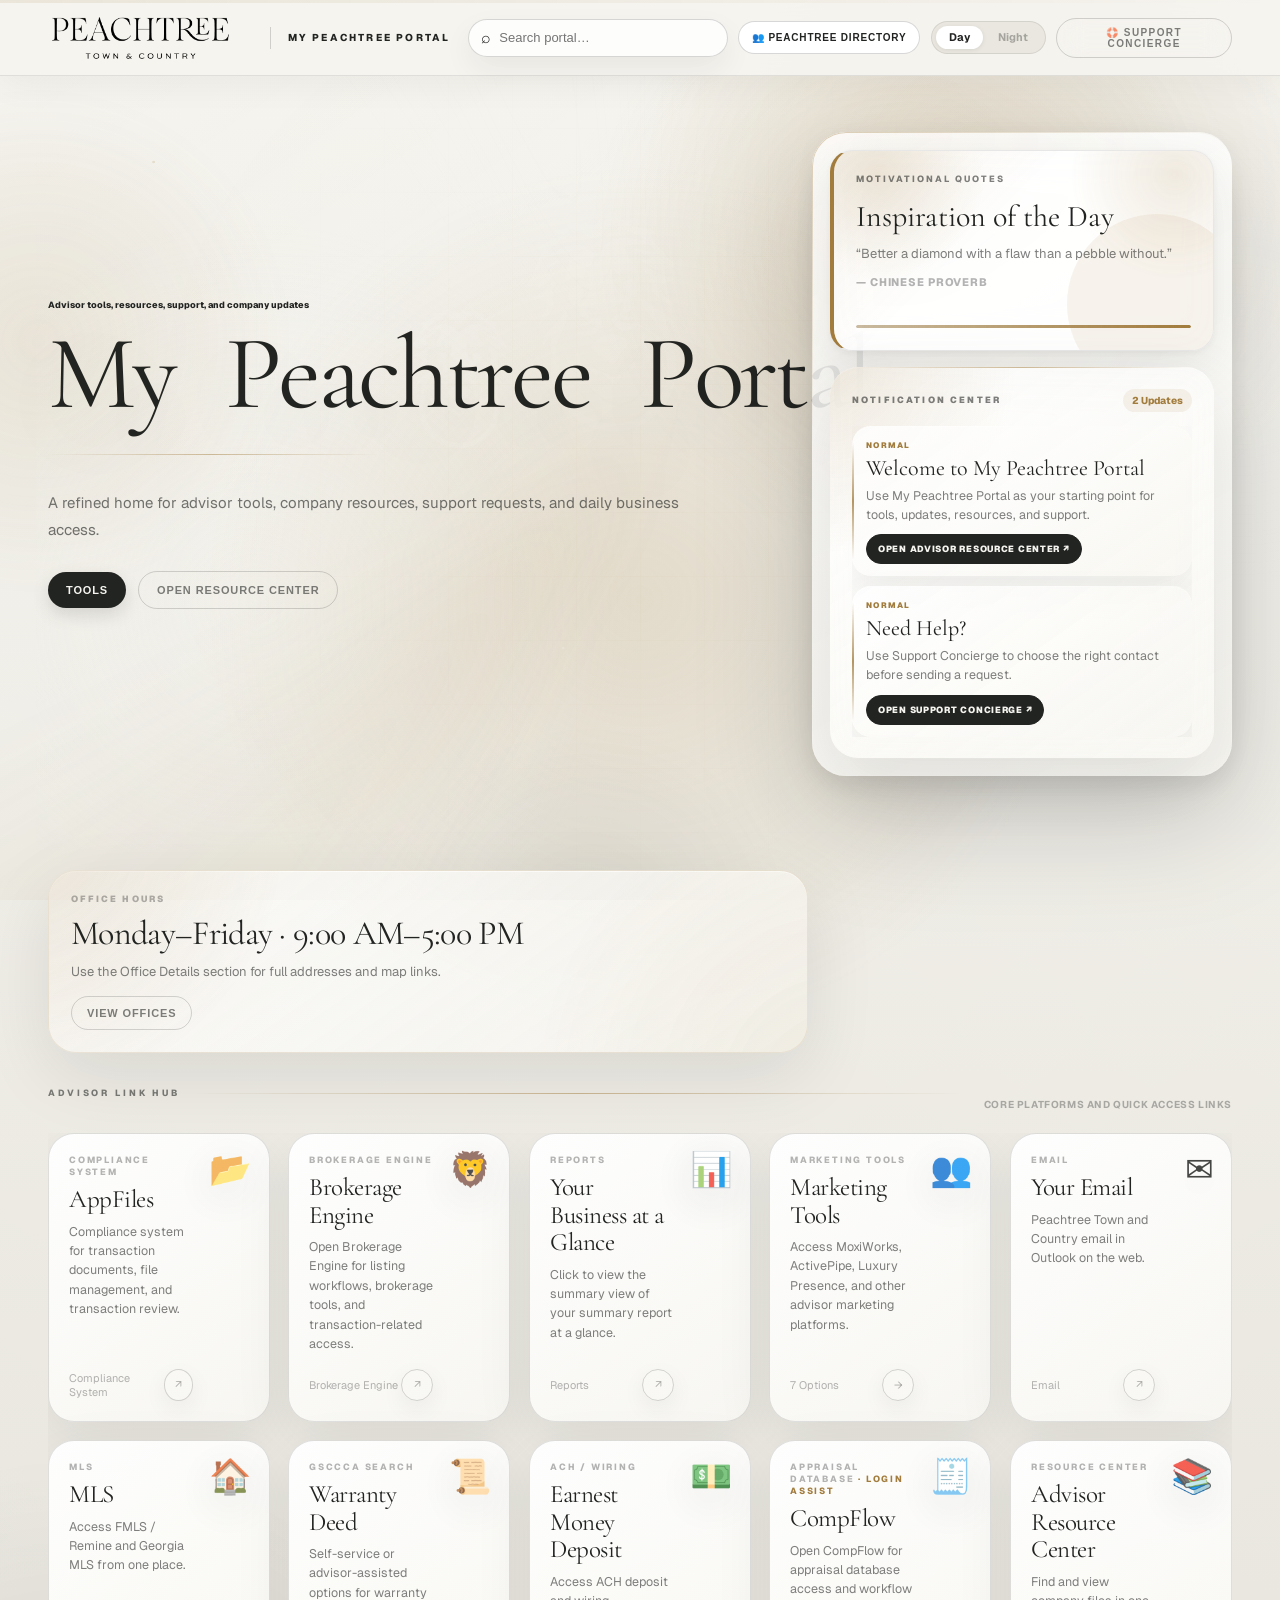
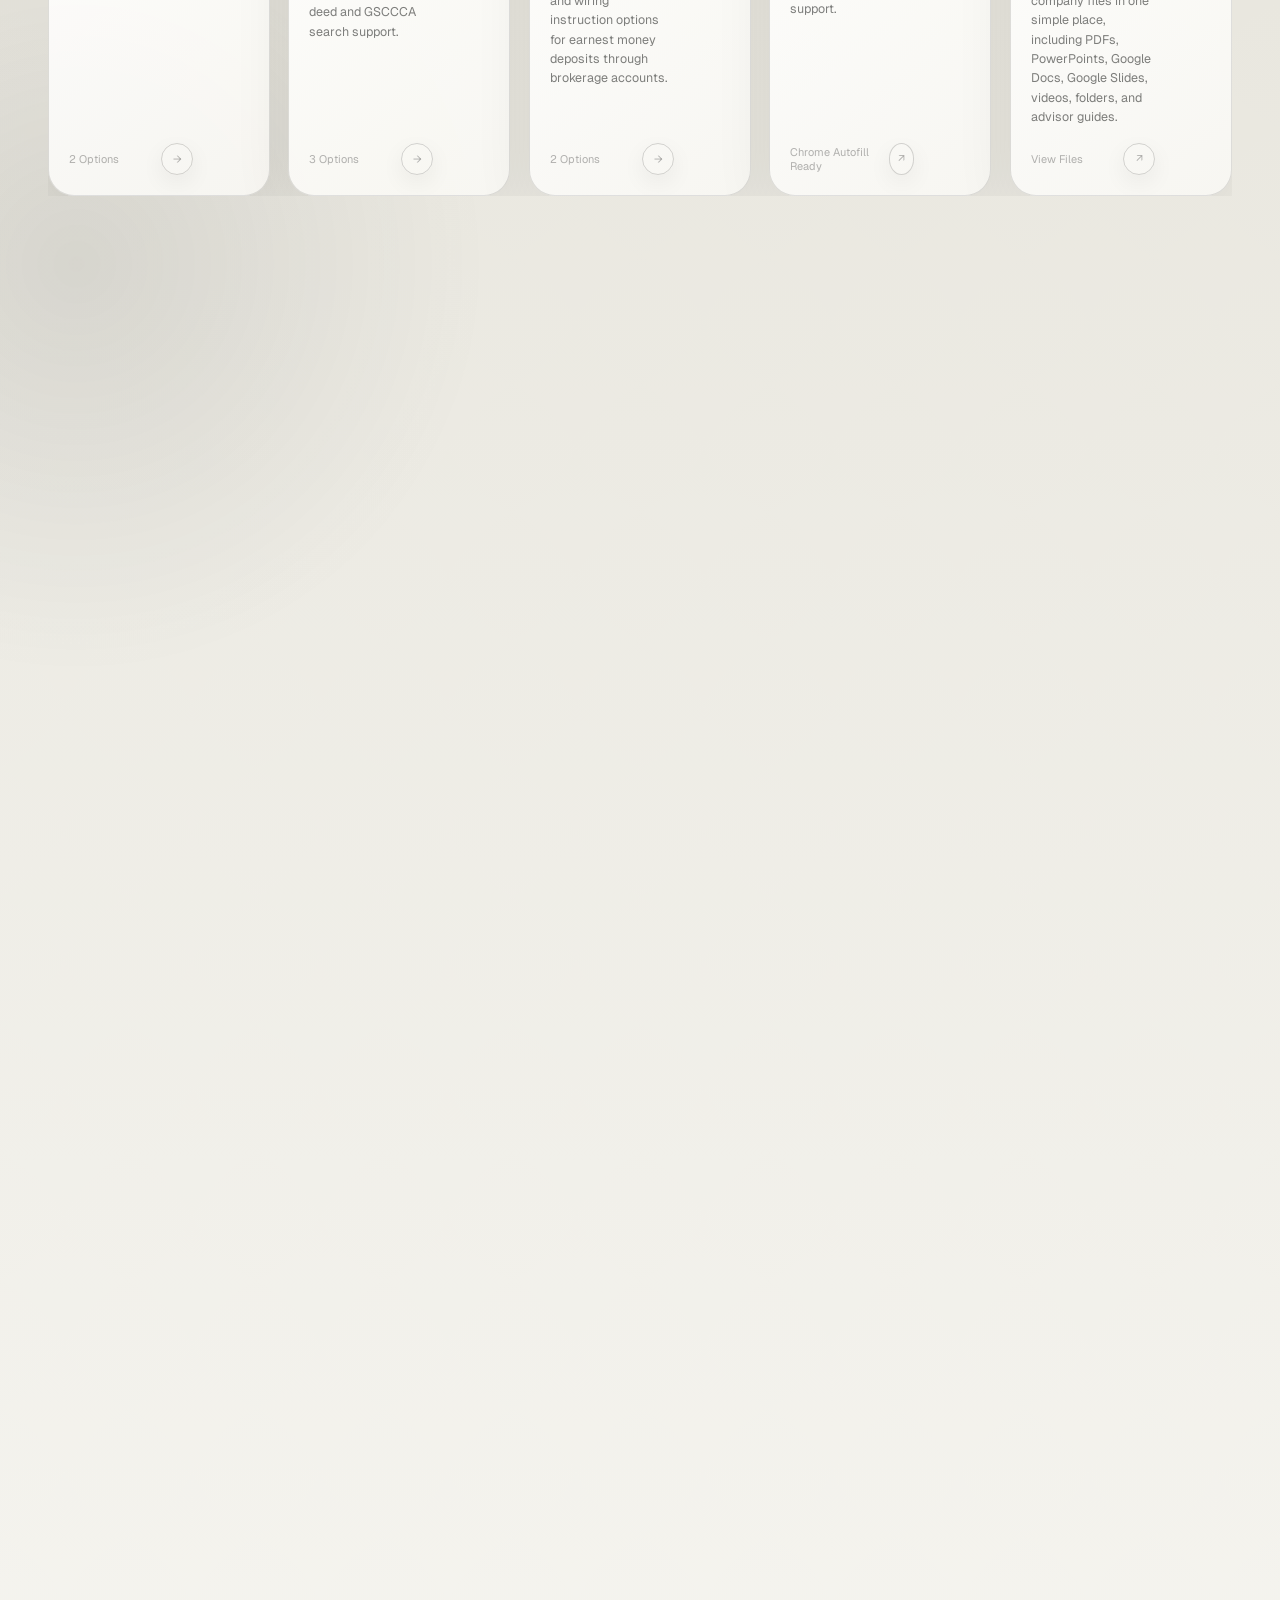
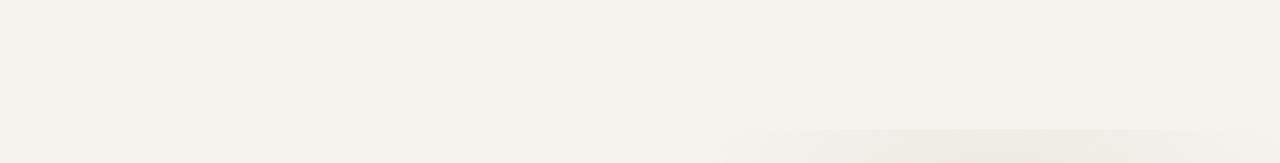
==== commit e26025d0: "Update index.html" ====
--- a/index.html
+++ b/index.html
@@ -4966,7 +4966,7 @@
 }
 </style>
     <link rel="stylesheet" href="holiday-themes.css">
-    <style id="ptc-final-polish-v2">
+    <style>
 /* ═══════════════════════════════════════════════════════════════
    PTC Final Polish v2
    - removes boxed title/notification feel
@@ -5085,159 +5085,594 @@
 @media(max-width:760px){.scroll-progress{height:2px}.hero.cinematic-hero::before{inset:0!important}.hero-notice-panel{border-radius:22px!important}}
 @media(max-width:760px){.hero-title-stage{display:block!important;width:100%!important;max-width:100%!important}.portal-title-text{width:100%!important;max-width:100%!important;flex-wrap:wrap!important}}
 @media (prefers-reduced-motion: reduce){.scroll-progress span{transition:none}.soft-grid-fresh > *{animation:none!important}.btn,.mini-btn,.directory-top,.support-top,.pill-toggle,.chip,.filter-pill{transform:none!important}}
-</style>
-    <style>
-.copy-center {
-  margin-top: 34px;
-  border: 1px solid var(--border);
-  background: linear-gradient(145deg, var(--card), var(--card-2));
-  border-radius: 28px;
-  box-shadow: var(--shadow);
-  padding: 24px;
+
+.today-hub {
+  margin: 20px 0 30px;
+  display: grid;
+  grid-template-columns: minmax(0, 1fr);
+  max-width: 760px;
+  gap: 16px;
+  align-items: stretch;
+}
+
+.today-card-v3 {
   position: relative;
   overflow: hidden;
-}
-
-.copy-center::after {
+  border: 1px solid rgba(162, 124, 61, .18);
+  background: linear-gradient(145deg, rgba(255, 255, 255, .66), rgba(248, 247, 242, .78));
+  border-radius: 28px;
+  padding: 22px;
+  box-shadow: 0 22px 72px rgba(0, 0, 0, .09), inset 0 1px 0 rgba(255, 255, 255, .58);
+  min-height: 154px;
+  isolation: isolate;
+  backdrop-filter: blur(18px);
+  -webkit-backdrop-filter: blur(18px);
+}
+
+[data-theme="dark"] .today-card-v3 {
+  background: linear-gradient(145deg, rgba(28, 30, 28, .80), rgba(21, 24, 21, .76));
+  box-shadow: 0 24px 78px rgba(0, 0, 0, .46), inset 0 1px 0 rgba(255, 255, 255, .06);
+}
+
+.today-card-v3::before {
   content: '';
   position: absolute;
-  right: -64px;
-  top: -74px;
-  width: 210px;
-  height: 210px;
+  inset: -40%;
+  background:
+    radial-gradient(circle at var(--card-x, 20%) var(--card-y, 10%), rgba(162, 124, 61, .22), transparent 24%),
+    radial-gradient(circle at 80% 90%, rgba(162, 124, 61, .10), transparent 28%);
+  opacity: .78;
+  z-index: -1;
+  transition: opacity .25s var(--ease);
+}
+
+.today-kicker {
+  font-size: 9px;
+  font-weight: 900;
+  letter-spacing: .23em;
+  text-transform: uppercase;
+  color: var(--soft);
+  margin-bottom: 12px;
+}
+
+.today-big {
+  font-family: 'Cormorant Garamond', serif;
+  font-size: clamp(32px, 3vw, 46px);
+  line-height: 1.0;
+  letter-spacing: -.02em;
+}
+
+.today-copy {
+  font-size: 13px;
+  line-height: 1.65;
+  color: var(--muted);
+  margin-top: 10px;
+}
+
+.today-mini-list {
+  display: grid;
+  gap: 9px;
+  margin-top: 12px;
+}
+
+.today-mini-notice {
+  border-top: 1px solid var(--border);
+  padding-top: 10px;
+}
+
+.today-mini-title {
+  font-weight: 800;
+  font-size: 13px;
+}
+
+.today-mini-msg {
+  font-size: 12px;
+  color: var(--muted);
+  line-height: 1.45;
+  margin-top: 3px;
+}
+
+.today-pill-row {
+  display: flex;
+  flex-wrap: wrap;
+  gap: 8px;
+  margin-top: 15px;
+}
+
+.today-pill {
+  font-size: 10px;
+  font-weight: 900;
+  letter-spacing: .08em;
+  text-transform: uppercase;
+  border: 1px solid var(--border-2);
+  border-radius: 999px;
+  padding: 7px 10px;
+  color: var(--muted);
+  background: rgba(162, 124, 61, .07);
+}
+
+.featured-spotlight {
+  margin: 0 0 34px;
+  position: relative;
+  overflow: hidden;
+  border-radius: 34px;
+  border: 1px solid rgba(162, 124, 61, .22);
+  background: linear-gradient(135deg, rgba(34, 36, 34, .96), rgba(20, 22, 20, .93));
+  color: var(--ivory);
+  box-shadow: 0 34px 110px rgba(0, 0, 0, .24);
+  padding: 30px;
+  display: grid;
+  grid-template-columns: 1.05fr .95fr;
+  gap: 22px;
+  align-items: end;
+  isolation: isolate;
+}
+
+.featured-spotlight::before {
+  content: '';
+  position: absolute;
+  inset: -35%;
+  z-index: -2;
+  background:
+    radial-gradient(circle at 16% 12%, rgba(162, 124, 61, .34), transparent 24%),
+    radial-gradient(circle at 88% 78%, rgba(245, 244, 239, .12), transparent 24%),
+    linear-gradient(130deg, rgba(162, 124, 61, .18), transparent 34%, rgba(255, 255, 255, .04));
+  animation: spotlightDrift 18s linear infinite alternate;
+}
+
+.featured-spotlight::after {
+  content: '';
+  position: absolute;
+  right: -28px;
+  top: -32px;
+  width: 260px;
+  height: 260px;
+  background: url('assets/ptc-emblem-light.png') center/contain no-repeat;
+  opacity: .055;
+  filter: blur(.2px);
+  z-index: -1;
+  animation: watermarkBreathe 8s ease-in-out infinite alternate;
+}
+
+.spotlight-kicker {
+  font-size: 9px;
+  font-weight: 900;
+  letter-spacing: .26em;
+  text-transform: uppercase;
+  color: rgba(245, 244, 239, .62);
+  margin-bottom: 14px;
+}
+
+.spotlight-title {
+  font-family: 'Cormorant Garamond', serif;
+  font-size: clamp(42px, 5vw, 74px);
+  line-height: .92;
+  letter-spacing: -.035em;
+}
+
+.spotlight-copy {
+  font-size: 14px;
+  line-height: 1.75;
+  color: rgba(245, 244, 239, .70);
+  max-width: 640px;
+  margin-top: 18px;
+}
+
+.spotlight-details {
+  align-self: stretch;
+  display: flex;
+  flex-direction: column;
+  justify-content: space-between;
+  border: 1px solid rgba(245, 244, 239, .12);
+  border-radius: 26px;
+  padding: 22px;
+  background: rgba(245, 244, 239, .06);
+  backdrop-filter: blur(14px);
+  -webkit-backdrop-filter: blur(14px);
+}
+
+.spotlight-label {
+  font-size: 10px;
+  font-weight: 900;
+  letter-spacing: .18em;
+  text-transform: uppercase;
+  color: rgba(245, 244, 239, .50);
+  margin-bottom: 8px;
+}
+
+.spotlight-resource-title {
+  font-family: 'Cormorant Garamond', serif;
+  font-size: 32px;
+  line-height: 1.05;
+}
+
+.spotlight-resource-desc {
+  font-size: 13px;
+  line-height: 1.6;
+  color: rgba(245, 244, 239, .68);
+  margin-top: 10px;
+}
+
+.spotlight-actions {
+  display: flex;
+  flex-wrap: wrap;
+  gap: 10px;
+  margin-top: 20px;
+}
+
+.spotlight-actions .btn-soft {
+  color: rgba(245, 244, 239, .78);
+  border-color: rgba(245, 244, 239, .22);
+}
+
+.spotlight-actions .btn-soft:hover {
+  background: rgba(245, 244, 239, .10);
+  color: var(--ivory);
+}
+
+@keyframes spotlightDrift {
+  from {
+    transform: translate3d(-2%, 0, 0) rotate(0deg);
+  }
+
+  to {
+    transform: translate3d(2%, 2%, 0) rotate(5deg);
+  }
+}
+
+@keyframes watermarkBreathe {
+  from {
+    transform: scale(.98) rotate(-2deg);
+    opacity: .045;
+  }
+
+  to {
+    transform: scale(1.05) rotate(2deg);
+    opacity: .085;
+  }
+}
+
+.support-wizard {
+  border: 1px solid rgba(162, 124, 61, .24);
+  border-radius: 26px;
+  background: linear-gradient(145deg, var(--card), var(--card-2));
+  box-shadow: 0 18px 58px rgba(0, 0, 0, .10);
+  padding: 18px;
+  margin-bottom: 18px;
+  position: relative;
+  overflow: hidden;
+}
+
+.support-wizard::before {
+  content: '';
+  position: absolute;
+  right: -50px;
+  top: -62px;
+  width: 180px;
+  height: 180px;
   border-radius: 50%;
-  background: rgba(162, 124, 61, .08);
+  background: rgba(162, 124, 61, .12);
   pointer-events: none;
 }
 
-.copy-head {
+.wizard-head {
   display: flex;
   justify-content: space-between;
-  align-items: flex-end;
   gap: 18px;
-  margin-bottom: 18px;
+  align-items: flex-start;
+  margin-bottom: 14px;
   position: relative;
-  z-index: 1;
-}
-
-.copy-title {
+}
+
+.wizard-title {
   font-family: 'Cormorant Garamond', serif;
-  font-size: 38px;
+  font-size: 34px;
   line-height: 1.05;
-  font-weight: 400;
-  margin-top: 8px;
-}
-
-.copy-copy {
-  font-size: 13.5px;
-  line-height: 1.65;
+}
+
+.wizard-copy {
+  font-size: 13px;
+  line-height: 1.6;
   color: var(--muted);
-  max-width: 760px;
-  margin-top: 8px;
-}
-
-.copy-grid {
+  margin-top: 6px;
+}
+
+.wizard-step-pill {
+  font-size: 9px;
+  font-weight: 900;
+  letter-spacing: .16em;
+  text-transform: uppercase;
+  color: var(--gold);
+  border: 1px solid rgba(162, 124, 61, .26);
+  border-radius: 999px;
+  padding: 7px 10px;
+  white-space: nowrap;
+}
+
+.wizard-options {
   display: grid;
-  grid-template-columns: repeat(3, minmax(0, 1fr));
-  gap: 12px;
-  position: relative;
-  z-index: 1;
-}
-
-.copy-card {
-  text-align: left;
+  grid-template-columns: repeat(2, minmax(0, 1fr));
+  gap: 10px;
+}
+
+.wizard-option {
   border: 1px solid var(--border);
   background: var(--card);
+  border-radius: 18px;
+  padding: 14px;
+  text-align: left;
+  cursor: pointer;
+  transition: .24s var(--ease);
   color: var(--text);
+  position: relative;
+  overflow: hidden;
+}
+
+.wizard-option:hover {
+  transform: translateY(-3px);
+  border-color: rgba(162, 124, 61, .36);
+  box-shadow: var(--shadow);
+}
+
+.wizard-option strong {
+  display: block;
+  font-size: 14px;
+  margin-bottom: 4px;
+}
+
+.wizard-option span {
+  display: block;
+  color: var(--muted);
+  font-size: 12px;
+  line-height: 1.45;
+}
+
+.wizard-form {
+  display: grid;
+  gap: 12px;
+}
+
+.wizard-form input,
+.wizard-form textarea {
+  width: 100%;
+  border: 1px solid var(--border-2);
+  background: var(--card);
+  color: var(--text);
+  border-radius: 16px;
+  padding: 12px;
+  font: inherit;
+  font-size: 13px;
+  outline: none;
+}
+
+.wizard-form textarea {
+  min-height: 112px;
+  resize: vertical;
+}
+
+.wizard-actions {
+  display: flex;
+  flex-wrap: wrap;
+  gap: 10px;
+  margin-top: 4px;
+}
+
+.wizard-mini {
+  font-size: 12px;
+  color: var(--muted);
+  line-height: 1.55;
+}
+
+.wizard-contact-card {
+  border: 1px solid var(--border);
   border-radius: 18px;
-  padding: 16px;
-  cursor: pointer;
+  padding: 13px;
+  background: rgba(162, 124, 61, .08);
+  font-size: 13px;
+  color: var(--muted);
+}
+
+.wizard-contact-card strong {
+  color: var(--text);
+}
+
+.mobile-app-nav {
+  position: fixed;
+  left: 10px;
+  right: 10px;
+  bottom: calc(10px + env(safe-area-inset-bottom));
+  z-index: 760;
+  display: none;
+  grid-template-columns: repeat(5, 1fr);
+  gap: 5px;
+  background: rgba(245, 244, 239, .78);
+  border: 1px solid rgba(34, 36, 34, .12);
+  box-shadow: 0 26px 72px rgba(0, 0, 0, .22);
+  backdrop-filter: blur(24px) saturate(160%);
+  -webkit-backdrop-filter: blur(24px) saturate(160%);
+  border-radius: 24px;
+  padding: 8px;
+}
+
+[data-theme="dark"] .mobile-app-nav {
+  background: rgba(14, 16, 14, .78);
+  border-color: rgba(245, 244, 239, .13);
+}
+
+.mobile-app-nav button {
+  appearance: none;
+  border: 0;
+  background: transparent;
+  color: var(--muted);
+  border-radius: 17px;
+  padding: 8px 4px;
   display: grid;
-  grid-template-columns: auto minmax(0, 1fr) auto;
-  gap: 12px;
-  align-items: center;
-  transition: .22s var(--ease);
+  gap: 4px;
+  place-items: center;
   font-family: Geist, system-ui, sans-serif;
-}
-
-.copy-card:hover {
-  transform: translateY(-3px);
-  box-shadow: var(--shadow-hover);
-  border-color: var(--border-2);
-}
-
-.copy-icon {
-  width: 38px;
-  height: 38px;
-  border-radius: 50%;
+  font-size: 10px;
+  font-weight: 800;
+  letter-spacing: .02em;
+}
+
+.mobile-app-nav button span {
+  font-size: 19px;
+  line-height: 1;
+}
+
+.mobile-app-nav button:active,
+.mobile-app-nav button.active {
   background: var(--reverse-bg);
   color: var(--reverse);
-  display: grid;
-  place-items: center;
-  font-size: 18px;
-}
-
-.copy-label {
-  font-family: 'Cormorant Garamond', serif;
-  font-size: 23px;
-  line-height: 1.05;
-}
-
-.copy-value {
-  color: var(--muted);
-  font-size: 11.5px;
-  line-height: 1.45;
-  margin-top: 4px;
-  white-space: nowrap;
-  overflow: hidden;
-  text-overflow: ellipsis;
-}
-
-.copy-action {
-  width: 34px;
-  height: 34px;
-  border-radius: 50%;
-  border: 1px solid var(--border-2);
-  display: grid;
-  place-items: center;
-  color: var(--soft);
-  transition: .2s var(--ease);
-}
-
-.copy-card:hover .copy-action {
-  background: var(--reverse-bg);
-  color: var(--reverse);
-  border-color: var(--reverse-bg);
-  transform: translateX(2px);
-}
-
-@media (max-width:1100px) {
-  .copy-grid {
-    grid-template-columns: repeat(2, minmax(0, 1fr));
+}
+
+.soft-added-section {
+  animation: softSectionIn .72s var(--ease) both;
+}
+
+@keyframes softSectionIn {
+  from {
+    opacity: 0;
+    transform: translateY(18px);
+  }
+
+  to {
+    opacity: 1;
+    transform: none;
+  }
+}
+
+@media (max-width:1080px) {
+  .today-hub {
+    grid-template-columns: 1fr;
+  }
+
+  .featured-spotlight {
+    grid-template-columns: 1fr;
+  }
+
+  .spotlight-details {
+    min-height: 0;
   }
 }
 
 @media (max-width:760px) {
-  .copy-center {
+  main {
+    padding-bottom: 112px !important;
+  }
+
+  .today-hub {
+    margin-top: 12px;
+  }
+
+  .today-card-v3 {
+    border-radius: 22px;
     padding: 18px;
-    border-radius: 22px;
-  }
-
-  .copy-head {
-    align-items: flex-start;
-    flex-direction: column;
-  }
-
-  .copy-grid {
+    min-height: auto;
+  }
+
+  .featured-spotlight {
+    border-radius: 26px;
+    padding: 22px;
+    margin-bottom: 28px;
+  }
+
+  .spotlight-title {
+    font-size: 44px;
+  }
+
+  .wizard-options {
     grid-template-columns: 1fr;
   }
 
-  .copy-card {
-    padding: 14px;
+  .wizard-head {
+    display: block;
+  }
+
+  .wizard-step-pill {
+    display: inline-flex;
+    margin-top: 12px;
+  }
+
+  .mobile-app-nav {
+    display: grid;
+  }
+
+  .support-modal .modal-panel,
+  .advisor-resource-modal .modal-panel,
+  .directory-modal .modal-panel {
+    max-height: calc(100svh - 96px);
+    margin: 12px auto 88px;
+  }
+
+  .nav-right .support-top,
+  .nav-right .directory-top {
+    display: none !important;
+  }
+}
+
+@media (prefers-reduced-motion:reduce) {
+
+  .featured-spotlight::before,
+  .featured-spotlight::after {
+    animation: none !important;
+  }
+
+  .soft-added-section {
+    animation: none !important;
+  }
+}
+
+.splash {
+  background: var(--bg) !important;
+  cursor: default !important;
+}
+
+.splash::before,
+.splash::after {
+  display: none !important;
+  content: none !important;
+}
+
+.splash-inner {
+  gap: 0 !important;
+  text-align: center !important;
+  animation: splashLionOnlyIn .72s var(--ease) both !important;
+}
+
+.splash-logo {
+  width: min(240px, 48vw) !important;
+  height: min(240px, 48vw) !important;
+  object-fit: contain !important;
+  filter: drop-shadow(0 28px 52px rgba(0, 0, 0, .18)) !important;
+}
+
+.splash-title,
+.splash-sub,
+.splash-line {
+  display: none !important;
+}
+
+@keyframes splashLionOnlyIn {
+  from {
+    opacity: 0;
+    transform: translateY(10px) scale(.96);
+  }
+
+  to {
+    opacity: 1;
+    transform: translateY(0) scale(1);
+  }
+}
+
+@media (max-width:560px) {
+  .splash-logo {
+    width: min(210px, 58vw) !important;
+    height: min(210px, 58vw) !important;
   }
 }
 </style>
-  </head>
+</head>
   <body data-season="default">
     <div class="scroll-progress" id="scrollProgress" aria-hidden="true">
       <span>
@@ -5402,30 +5837,30 @@
         <div class="footer-marquee-track">
           <div class="footer-marquee-group" aria-hidden="false">
             <span class="footer-marquee-item">
-              <span>Peachtree Town &amp; Country LLC internal use only 2026</span>
+              <span>Peachtree Town &amp; Country LLC · 2026</span>
             </span>
             <span class="footer-marquee-item">
-              <span>Peachtree Town &amp; Country LLC internal use only 2026</span>
+              <span>Peachtree Town &amp; Country LLC · 2026</span>
             </span>
             <span class="footer-marquee-item">
-              <span>Peachtree Town &amp; Country LLC internal use only 2026</span>
+              <span>Peachtree Town &amp; Country LLC · 2026</span>
             </span>
             <span class="footer-marquee-item">
-              <span>Peachtree Town &amp; Country LLC internal use only 2026</span>
+              <span>Peachtree Town &amp; Country LLC · 2026</span>
             </span>
           </div>
           <div class="footer-marquee-group" aria-hidden="true">
             <span class="footer-marquee-item">
-              <span>Peachtree Town &amp; Country LLC internal use only 2026</span>
+              <span>Peachtree Town &amp; Country LLC · 2026</span>
             </span>
             <span class="footer-marquee-item">
-              <span>Peachtree Town &amp; Country LLC internal use only 2026</span>
+              <span>Peachtree Town &amp; Country LLC · 2026</span>
             </span>
             <span class="footer-marquee-item">
-              <span>Peachtree Town &amp; Country LLC internal use only 2026</span>
+              <span>Peachtree Town &amp; Country LLC · 2026</span>
             </span>
             <span class="footer-marquee-item">
-              <span>Peachtree Town &amp; Country LLC internal use only 2026</span>
+              <span>Peachtree Town &amp; Country LLC · 2026</span>
             </span>
           </div>
         </div>
@@ -5442,7 +5877,7 @@
             <div class="modal-sub" id="modalSub">
             </div>
           </div>
-          <button class="close" onclick="closeModal()">×</button>
+          <button type="button" class="close" onclick="closeModal()" aria-label="Close dialog">×</button>
         </div>
         <div class="modal-body">
           <div class="back-row" id="backRow">
@@ -5466,11 +5901,12 @@
           </div>
           <div class="modal-head-actions">
             <button
+              type="button"
               class="portal-home-btn"
               onclick="closeAdvisorResources()"
               title="Back to My Peachtree Portal"
-              aria-label="Back to My Peachtree Portal">
-            <button class="close" onclick="closeAdvisorResources()">×</button>
+              aria-label="Back to My Peachtree Portal">←</button>
+            <button type="button" class="close" onclick="closeAdvisorResources()" aria-label="Close Advisor Resource Center">×</button>
           </div>
         </div>
         <div class="modal-body">
@@ -5503,7 +5939,7 @@
             <div class="modal-title">Peachtree Directory</div>
             <div class="modal-sub">Search staff, leadership, and agents with Peachtree Town and Country email addresses.</div>
           </div>
-          <button class="close" onclick="closeDirectory()">×</button>
+          <button type="button" class="close" onclick="closeDirectory()" aria-label="Close dialog">×</button>
         </div>
         <div class="modal-body">
           <div class="directory-controls">
@@ -5536,7 +5972,7 @@
               <button class="btn btn-soft" onclick="composeRequest('Report a Website Issue')">Report Website Issue</button>
             </div>
           </div>
-          <button class="close" onclick="closeSupportModal()">×</button>
+          <button type="button" class="close" onclick="closeSupportModal()" aria-label="Close dialog">×</button>
         </div>
         <div class="modal-body">
           <div class="support-modal-grid" id="supportModalGrid">
@@ -5554,7 +5990,7 @@
             <div class="modal-title" id="supportInfoTitle">How to Use Support Concierge</div>
             <div class="modal-sub">Quick guidance for submitting a clear support request.</div>
           </div>
-          <button class="close" onclick="closeSupportInfoModal()">×</button>
+          <button type="button" class="close" onclick="closeSupportInfoModal()" aria-label="Close dialog">×</button>
         </div>
         <div class="modal-body">
           <div class="support-info-copy" id="supportInfoBody">
@@ -5571,41 +6007,23 @@
             <div class="modal-kicker">Google Password Manager</div>
             <div class="modal-title" id="loginAssistTitle">Open Login</div>
             <div
-              class="modal-sub">Peachtree Portal will open the vendor page. Chrome can then use the saved login from Google Password Manager.</div>
+              class="modal-sub">Peachtree Portal will open the vendor page. Use your approved login or Chrome Password Manager to sign in.</div>
           </div>
-          <button class="close" onclick="closeLoginAssistModal()">×</button>
+          <button type="button" class="close" onclick="closeLoginAssistModal()" aria-label="Close dialog">×</button>
         </div>
         <div class="modal-body">
           <div class="login-assist-box">
             <div class="login-assist-title" id="loginAssistName">Login Assist</div>
             <div class="login-assist-copy" id="loginAssistDesc">
             </div>
-            <div class="credential-box hidden" id="loginCredentialBox">
-              <div class="credential-row">
-                <div>
-                  <div class="credential-label">Username</div>
-                  <div class="credential-value" id="loginUsernameValue">
-                  </div>
-                </div>
-                <button class="btn btn-soft credential-copy" onclick="copyLoginUsername()">Copy Username</button>
-              </div>
-              <div class="credential-row">
-                <div>
-                  <div class="credential-label">Password</div>
-                  <div class="credential-value password-value" id="loginPasswordValue">
-                  </div>
-                </div>
-                <button class="btn btn-soft credential-copy" onclick="copyLoginPassword()">Copy Password</button>
-              </div>
-            </div>
-            <div class="login-steps">
+<div class="login-steps">
               <div class="login-step">
                 <b>1</b>
                 <span>Click <strong>Open Login Page</strong>.</span>
               </div>
               <div class="login-step">
                 <b>2</b>
-                <span>When Chrome shows the saved Google Password Manager login, choose the advisor’s saved username/password.</span>
+                <span>Use your individual account or select an approved saved login from Chrome Password Manager.</span>
               </div>
               <div class="login-step">
                 <b>3</b>
@@ -5618,7 +6036,7 @@
               <button class="btn btn-soft" onclick="copyLoginAssistLink()">Copy Link</button>
             </div>
             <div
-              class="login-note">Peachtree Portal does not submit the password for you. Copy the credentials if needed, then open the vendor login page.</div>
+              class="login-note">For security, passwords are not stored or displayed by this page.</div>
           </div>
         </div>
       </div>
@@ -5638,7 +6056,6 @@
     <script>
 const LS_THEME = 'ptc_theme_v2';
 const LS_BANNER = 'ptc_banner_dismissed_v2';
-let activeFilter = 'all';
 let folderStack = [];
 let searchTerm = '';
 const DEFAULT_SUPPORT_CONTACTS = [{
@@ -5778,6 +6195,20 @@
   } [c]));
 }
 
+function makeKeyboardClickable(element, activate, disabled = false) {
+  if (!element || typeof activate !== 'function')
+    return;
+  element.setAttribute('role', 'button');
+  element.tabIndex = disabled ? -1 : 0;
+  element.setAttribute('aria-disabled', disabled ? 'true' : 'false');
+  element.addEventListener('keydown', event => {
+    if (disabled || (event.key !== 'Enter' && event.key !== ' '))
+      return;
+    event.preventDefault();
+    activate();
+  });
+}
+
 function isPlaceholder(url) {
   return !url || url === 'PASTE_LINK_HERE' || url === 'PASTE_MEETING_LINK_HERE';
 }
@@ -5940,7 +6371,7 @@
   const notes = activeNotifications();
   grid.innerHTML = '';
   if (count)
-    count.textContent = notes.length ? notes.length + ' Active' : 'No Active Notices';
+    count.textContent = notes.length ? notes.length + (notes.length === 1 ? ' Update' : ' Updates') : 'No Updates';
   if (!notes.length) {
     grid.innerHTML =
       '<div class="mini-notice"><div class="mini-title">All clear.</div><div class="mini-msg">No active notifications right now.</div></div>';
@@ -5980,7 +6411,9 @@
         '') + (status && status.state === 'offline' ? ' status-offline' : '');
       if (key)
         card.dataset.statusKey = key;
-      card.onclick = () => !disabled && openItem(r);
+      const activateCard = () => !disabled && openItem(r);
+      card.onclick = activateCard;
+      makeKeyboardClickable(card, activateCard, disabled);
       const footerLabel = disabled ? 'Needs link' : (r.action === 'advisorResources' ?
         'View Files' : (folder ? (r.children.length + ' Options') : (login ?
           'Chrome Autofill Ready' : safe(r.type || 'Open'))));
@@ -5991,59 +6424,6 @@
       grid.appendChild(card);
     });
   applyRenderedStatuses();
-}
-
-function getSections() {
-  const set = new Set(['all']);
-  dataArray('RESOURCES').forEach(r => set.add((r.section || r.type || 'Resources').toLowerCase()));
-  return [...set];
-}
-
-function renderChips() {
-  const chips = $('filterChips');
-  chips.innerHTML = '';
-  getSections().forEach(s => {
-    const b = document.createElement('button');
-    b.className = 'chip' + (s === activeFilter ? ' active' : '');
-    b.textContent = s === 'all' ? 'All' : titleCase(s);
-    b.onclick = () => {
-      activeFilter = s;
-      renderChips();
-      renderResources();
-    };
-    chips.appendChild(b);
-  });
-}
-
-function titleCase(s) {
-  return String(s).replace(/\w\S*/g, t => t[0].toUpperCase() + t.slice(1));
-}
-
-function renderResources(items = dataArray('RESOURCES')) {
-  const list = $('resourceList');
-  list.innerHTML = '';
-  let filtered = items.filter(r => activeFilter === 'all' || String(r.section || r.type ||
-    'resources').toLowerCase() === activeFilter);
-  if (searchTerm)
-    filtered = filtered.filter(r => matchesDeep(r, searchTerm));
-  filtered.forEach((r, i) => list.appendChild(resourceCard(r, i)));
-  $('emptyState').classList.toggle('hidden', filtered.length > 0);
-}
-
-function resourceCard(r, i) {
-  const disabled = !itemHasContent(r);
-  const status = treeLinkStatus(r);
-  const card = document.createElement('article');
-  card.className = 'resource-card' + (disabled ? ' disabled' : '') + (status && status.state ===
-    'offline' ? ' status-offline' : '');
-  const key = linkStatusKey(r);
-  if (key)
-    card.dataset.statusKey = key;
-  card.onclick = () => !disabled && openItem(r);
-  const statusHtml = renderStatusBadge(status);
-  card.innerHTML =
-    `<div class="spine"><div class="spine-icon">${safe(r.icon || '📄')}</div><div class="spine-num">${String(i + 1).padStart(2, '0')}</div></div><div class="res-body"><div class="res-info"><div class="res-type">${safe(r.section || r.type || 'Resource')}${r.isNew ? ' · New' : ''}</div><div class="res-title">${safe(r.label || 'Untitled')}</div><div class="res-desc">${safe(r.desc || '')}</div></div><div><div class="res-badge">${isFolder(r) ? (r.children.length + ' Items') : (isPlaceholder(r.url) ? 'Needs Link' : safe(r.type || 'Link'))}${statusHtml}</div><div class="arrow" style="margin-top:12px;margin-left:auto">${isFolder(r) ? '→' : '↗'}</div></div></div>`;
-  return card;
 }
 
 function flattenResources(items, path = '') {
@@ -6091,15 +6471,6 @@
   }, 120);
 }
 
-function buildSearchResults(q) {
-  const quick = visibleQuickLinks(dataArray('QUICK_LINKS')).filter(i => matches(i, q));
-  const res = flattenResources(dataArray('RESOURCES')).filter(x => matches(x.item, q));
-  return {
-    quick,
-    res
-  };
-}
-
 function handleSearch(v) {
   searchTerm = v.trim().toLowerCase();
   $('clearSearch').classList.toggle('hidden', !searchTerm);
@@ -6118,174 +6489,31 @@
   $('searchInput').value = '';
   handleSearch('');
 }
-const LINK_STATUS = {};
-let linkStatusStarted = false;
-
-function linkStatusKey(item) {
-  // Check any real URL, including folder URLs. This makes Advisor Resource Center
-  // folder cards turn red if their own Drive folder link is down, not only child files.
-  if (!item || isPlaceholder(item.url))
-    return '';
-  try {
-    const u = new URL(item.url);
-    if (!['http:', 'https:'].includes(u.protocol))
-      return '';
-    return (item.label || 'Link') + '|' + u.href;
-  } catch {
-    return '';
-  }
-}
-
-function renderStatusBadge(status) {
-  // Only show a status badge when a link is confirmed offline.
-  // Online, checking, and unverified states stay visually silent.
-  if (!status || status.state !== 'offline')
-    return '';
-  return `<span class="link-status offline">Maintenance in Progress</span>`;
-}
-
-function directLinkStatus(item) {
-  const key = linkStatusKey(item);
-  return key ? LINK_STATUS[key] : null;
-}
-
-function treeLinkStatus(item) {
-  // Checks the item itself and every nested child link.
-  // This lets parent icon cards turn red when a link inside the icon/folder is down.
-  if (!item)
-    return null;
-  const direct = directLinkStatus(item);
-  if (direct && direct.state === 'offline')
-    return direct;
-  const children = Array.isArray(item.children) ? item.children : [];
-  let sawChecking = false;
-  let sawOnline = false;
-  for (const child of children) {
-    const status = treeLinkStatus(child);
-    if (status && status.state === 'offline')
-      return status;
-    if (status && status.state === 'checking')
-      sawChecking = true;
-    if (status && status.state === 'online')
-      sawOnline = true;
-  }
-  if (direct && direct.state === 'checking')
-    sawChecking = true;
-  if (direct && direct.state === 'online')
-    sawOnline = true;
-  if (sawChecking)
-    return {
-      state: 'checking'
-    };
-  if (sawOnline)
-    return {
-      state: 'online'
-    };
-  return direct;
-}
-
-function collectLinkItems(items, out = []) {
-  (items || []).forEach(item => {
-    if (linkStatusKey(item))
-      out.push(item);
-    if (item && Array.isArray(item.children))
-      collectLinkItems(item.children, out);
-  });
-  return out;
-}
-
-function uniqueLinkItems(items) {
-  const seen = new Set();
-  return (items || []).filter(item => {
-    const key = linkStatusKey(item);
-    if (!key || seen.has(key))
-      return false;
-    seen.add(key);
-    return true;
-  });
+const LINK_STATUS = Object.create(null);
+
+function linkStatusKey() {
+  return '';
+}
+
+function renderStatusBadge() {
+  return '';
+}
+
+function directLinkStatus() {
+  return null;
+}
+
+function treeLinkStatus() {
+  return null;
 }
 
 function applyRenderedStatuses() {
-  document.querySelectorAll('[data-status-key]').forEach(card => {
-    const status = LINK_STATUS[card.dataset.statusKey];
-    card.classList.remove('status-online');
-    card.classList.toggle('status-offline', !!status && status.state === 'offline');
-  });
-}
-
-function statusCheckUrl(rawUrl) {
-  try {
-    const u = new URL(rawUrl);
-    if (!['http:', 'https:'].includes(u.protocol))
-      return '';
-    if (isPeachtreePortalUrl(rawUrl) && isPeachtreeDeepLink(rawUrl))
-      return buildPeachtreeRedirectUrl(rawUrl);
-    return u.href;
-  } catch {
-    return '';
-  }
-}
-async function checkOneLink(item) {
-  const key = linkStatusKey(item);
-  const url = statusCheckUrl(item.url);
-  if (!key || !url)
-    return;
-  LINK_STATUS[key] = {
-    state: 'checking'
-  };
-  renderQuickLinks();
-  if (typeof renderAdvisorResources === 'function' && document.getElementById(
-      'advisorResourceModal')?.classList.contains('open'))
-    renderAdvisorResources();
-  const controller = new AbortController();
-  const timeout = setTimeout(() => controller.abort(), 4500);
-  try {
-    await fetch(url, {
-      method: 'GET',
-      mode: 'no-cors',
-      cache: 'no-store',
-      signal: controller.signal
-    });
-    LINK_STATUS[key] = {
-      state: 'online'
-    };
-  } catch (err) {
-    if (err && err.name === 'AbortError') {
-      LINK_STATUS[key] = {
-        state: 'unverified'
-      };
-    } else {
-      LINK_STATUS[key] = {
-        state: 'offline'
-      };
-    }
-  } finally {
-    clearTimeout(timeout);
-    renderQuickLinks();
-    if (folderStack && folderStack.length)
-      renderFolder(folderStack[folderStack.length - 1]);
-    if (typeof renderAdvisorResources === 'function' && document.getElementById(
-        'advisorResourceModal')?.classList.contains('open'))
-      renderAdvisorResources();
-  }
+  // Automatic cross-origin link checking was intentionally removed because opaque
+  // no-cors responses cannot reliably distinguish working links from HTTP errors.
 }
 
 function runOneTimeLinkStatusCheck() {
-  if (linkStatusStarted)
-    return;
-  linkStatusStarted = true;
-  const links = uniqueLinkItems([
-    ...collectLinkItems(visibleQuickLinks(dataArray('QUICK_LINKS'))),
-    ...collectLinkItems(dataArray('RESOURCES')),
-    ...collectLinkItems(typeof ADVISOR_RESOURCES !== 'undefined' ? ADVISOR_RESOURCES : [])
-  ]);
-  links.forEach(i => {
-    LINK_STATUS[linkStatusKey(i)] = {
-      state: 'checking'
-    };
-  });
-  renderQuickLinks();
-  links.forEach((item, index) => setTimeout(() => checkOneLink(item), index * 180));
+  // Link validation belongs in the admin/publishing workflow, not every visitor's browser.
 }
 
 function isLoginAssist(item) {
@@ -6368,17 +6596,7 @@
   $('loginAssistTitle').textContent = 'Open ' + (item.label || 'Login');
   $('loginAssistName').textContent = item.label || 'Login Assist';
   $('loginAssistDesc').textContent = item.loginHint ||
-    'Copy the login credentials if shown below, then open the login page.';
-  const box = $('loginCredentialBox');
-  const user = $('loginUsernameValue');
-  const pass = $('loginPasswordValue');
-  const hasCred = !!(item.loginUsername || item.loginPassword);
-  if (box)
-    box.classList.toggle('hidden', !hasCred);
-  if (user)
-    user.textContent = item.loginUsername || '';
-  if (pass)
-    pass.textContent = item.loginPassword || '';
+    'Open the login page, then use your approved account or Chrome Password Manager.';
   $('loginAssistModal').classList.add('open');
   document.body.style.overflow = 'hidden';
 }
@@ -6408,19 +6626,6 @@
   copyText(pendingLoginAssist.url);
 }
 
-function copyLoginUsername() {
-  if (!pendingLoginAssist || !pendingLoginAssist.loginUsername)
-    return;
-  copyText(pendingLoginAssist.loginUsername);
-  showToast('Username copied');
-}
-
-function copyLoginPassword() {
-  if (!pendingLoginAssist || !pendingLoginAssist.loginPassword)
-    return;
-  copyText(pendingLoginAssist.loginPassword);
-  showToast('Password copied');
-}
 
 function openFolder(folder) {
   folderStack = [folder];
@@ -6445,7 +6650,7 @@
       'offline' ? ' status-offline' : '');
     if (key)
       el.dataset.statusKey = key;
-    el.onclick = () => {
+    const activateFolderItem = () => {
       if (disabled)
         return;
       if (isFolder(child)) {
@@ -6454,6 +6659,8 @@
       } else
         openItem(child);
     };
+    el.onclick = activateFolderItem;
+    makeKeyboardClickable(el, activateFolderItem, disabled);
     const statusHtml = renderStatusBadge(status);
     el.innerHTML =
       `<div class="folder-ico">${safe(child.icon || '📄')}</div>
@@ -6618,7 +6825,9 @@
     const info = isInfoSupportCard(c);
     const card = document.createElement('article');
     card.className = 'support-card' + (info ? ' info-card' : '');
-    card.onclick = () => handleSupportCard(c);
+    const activateSupportCard = () => handleSupportCard(c);
+    card.onclick = activateSupportCard;
+    makeKeyboardClickable(card, activateSupportCard);
     card.innerHTML =
       `<div class="support-ico">${c.icon}</div>
 <div class="support-name">${safe(c.title)}</div>
@@ -6627,7 +6836,9 @@
     grid.appendChild(card);
     const choice = document.createElement('article');
     choice.className = 'support-choice' + (info ? ' info-card' : '');
-    choice.onclick = () => handleSupportCard(c);
+    const activateSupportChoice = () => handleSupportCard(c);
+    choice.onclick = activateSupportChoice;
+    makeKeyboardClickable(choice, activateSupportChoice);
     choice.innerHTML =
       `<div class="choice-ico">${c.icon}</div>
 <div>
@@ -7037,7 +7248,7 @@
 <button class="advisor-resource-action primary" onclick="openAdvisorResourceFullScreen()">View Full Screen</button>
 <button class="advisor-resource-action" onclick="downloadAdvisorResourceFile()">Download</button>
 <button class="advisor-resource-action" onclick="printAdvisorResourceFile()" title="${safe(printButtonTitle)}">${safe(printButtonLabel)}</button>
-<button class="advisor-resource-action" onclick="window.open('${safe(item.url)}','_blank','noopener')">Open in Google Drive</button>
+<button type="button" class="advisor-resource-action" data-advisor-viewer-action="drive">Open in Google Drive</button>
 </div>
 </div>
 <div class="advisor-resource-frame-wrap">
@@ -7051,6 +7262,9 @@
 </div>
 <button class="advisor-resource-action" onclick="advisorResourceHelpEmail()">Ask for Help</button>
 </div>`;
+  viewer.querySelector('[data-advisor-viewer-action="drive"]')?.addEventListener('click', () => {
+    window.open(item.url, '_blank', 'noopener');
+  });
   const wrap = viewer.querySelector('.advisor-resource-frame-wrap');
   const loading = $('advisorResourceLoading');
   const frame = document.createElement('iframe');
@@ -7143,7 +7357,9 @@
       ' status-offline' : '');
     if (key)
       card.dataset.statusKey = key;
-    card.onclick = () => openAdvisorResourceItem(item);
+    const activateAdvisorResource = () => openAdvisorResourceItem(item);
+    card.onclick = activateAdvisorResource;
+    makeKeyboardClickable(card, activateAdvisorResource);
     card.onmouseenter = () => warmAdvisorResourcePreview(item);
     card.ontouchstart = () => warmAdvisorResourcePreview(item);
     card.onfocus = () => warmAdvisorResourcePreview(item);
@@ -7158,7 +7374,15 @@
 <div class="advisor-resource-desc">${safe(item.desc || '')}</div>
 </div>
 <div class="advisor-resource-actions">
-<button class="advisor-resource-action primary" onclick="event.stopPropagation();openAdvisorResourceItem(item)">${folder ? 'Open Folder' : 'View File'}</button>${advisorResourceHasUrl(item) ? `<button class="advisor-resource-action" onclick="event.stopPropagation();window.open('${safe(item.url)}','_blank','noopener')">Full Screen</button>` : ''}<span class="advisor-resource-action">${safe(actionLabel)}</span>${statusHtml}</div>`;
+<button type="button" class="advisor-resource-action primary" data-advisor-action="open">${folder ? 'Open Folder' : 'View File'}</button>${advisorResourceHasUrl(item) ? '<button type="button" class="advisor-resource-action" data-advisor-action="fullscreen">Full Screen</button>' : ''}<span class="advisor-resource-action">${safe(actionLabel)}</span>${statusHtml}</div>`;
+    card.querySelector('[data-advisor-action="open"]')?.addEventListener('click', event => {
+      event.stopPropagation();
+      openAdvisorResourceItem(item);
+    });
+    card.querySelector('[data-advisor-action="fullscreen"]')?.addEventListener('click', event => {
+      event.stopPropagation();
+      window.open(item.url, '_blank', 'noopener');
+    });
     grid.appendChild(card);
   });
   warmVisibleAdvisorResources(items);
@@ -7258,8 +7482,17 @@
 ${office}
 ${dept}</div>
 <div class="directory-actions">
-<button class="directory-action primary" onclick="emailDirectoryPerson('${safe(p.email)}','${safe(p.name)}')">Email</button>${p.phone ? `<button class="directory-action" onclick="callDirectoryPerson('${safe(p.phone)}')">Call</button>` : ''}<button class="directory-action" onclick="copyText('${safe(p.email)}')">Copy Email</button>
+<button type="button" class="directory-action primary" data-directory-action="email">Email</button>${p.phone ? '<button type="button" class="directory-action" data-directory-action="call">Call</button>' : ''}<button type="button" class="directory-action" data-directory-action="copy">Copy Email</button>
 </div>`;
+    card.querySelector('[data-directory-action="email"]')?.addEventListener('click', () => {
+      emailDirectoryPerson(p.email, p.name);
+    });
+    card.querySelector('[data-directory-action="call"]')?.addEventListener('click', () => {
+      callDirectoryPerson(p.phone);
+    });
+    card.querySelector('[data-directory-action="copy"]')?.addEventListener('click', () => {
+      copyText(p.email);
+    });
     grid.appendChild(card);
   });
 }
@@ -7605,6 +7838,79 @@
   }
 }
 
+function setupModalAccessibility() {
+  const focusableSelector = [
+    'a[href]',
+    'button:not([disabled])',
+    'input:not([disabled])',
+    'textarea:not([disabled])',
+    'select:not([disabled])',
+    '[tabindex]:not([tabindex="-1"])'
+  ].join(',');
+
+  document.querySelectorAll('.modal').forEach((modal, index) => {
+    modal.setAttribute('role', 'dialog');
+    modal.setAttribute('aria-modal', 'true');
+    modal.setAttribute('aria-hidden', modal.classList.contains('open') ? 'false' : 'true');
+    const panel = modal.querySelector('.modal-panel');
+    if (panel)
+      panel.setAttribute('tabindex', '-1');
+    if (!modal.getAttribute('aria-label') && !modal.getAttribute('aria-labelledby')) {
+      const title = modal.querySelector('.modal-title');
+      if (title) {
+        if (!title.id)
+          title.id = `modalTitleA11y${index + 1}`;
+        modal.setAttribute('aria-labelledby', title.id);
+      }
+    }
+
+    const observer = new MutationObserver(() => {
+      const open = modal.classList.contains('open');
+      modal.setAttribute('aria-hidden', open ? 'false' : 'true');
+      if (open) {
+        modal._returnFocus = document.activeElement;
+        requestAnimationFrame(() => {
+          const first = modal.querySelector(focusableSelector);
+          (first || panel)?.focus();
+        });
+      } else if (modal._returnFocus && typeof modal._returnFocus.focus === 'function') {
+        modal._returnFocus.focus();
+        modal._returnFocus = null;
+      }
+    });
+    observer.observe(modal, { attributes: true, attributeFilter: ['class'] });
+  });
+
+  document.addEventListener('keydown', event => {
+    const openModal = [...document.querySelectorAll('.modal.open')].pop();
+    if (!openModal)
+      return;
+    if (event.key === 'Escape') {
+      event.preventDefault();
+      openModal.querySelector('.close')?.click();
+      return;
+    }
+    if (event.key !== 'Tab')
+      return;
+    const focusable = [...openModal.querySelectorAll(focusableSelector)].filter(element =>
+      !element.hasAttribute('hidden') && element.offsetParent !== null);
+    if (!focusable.length) {
+      event.preventDefault();
+      openModal.querySelector('.modal-panel')?.focus();
+      return;
+    }
+    const first = focusable[0];
+    const last = focusable[focusable.length - 1];
+    if (event.shiftKey && document.activeElement === first) {
+      event.preventDefault();
+      last.focus();
+    } else if (!event.shiftKey && document.activeElement === last) {
+      event.preventDefault();
+      first.focus();
+    }
+  });
+}
+
 function init() {
   initTheme();
   initLuxuryPointer();
@@ -7612,6 +7918,7 @@
   initScrollProgress();
   initMagneticControls();
   initSoftCollectionMotion();
+  setupModalAccessibility();
   applyConfig();
   renderInspiration();
   renderNotifications();
@@ -7619,598 +7926,11 @@
   renderOfficeInfo();
   renderSupportCards();
   initCinematicMotion();
-  runOneTimeLinkStatusCheck();
   document.addEventListener('keydown', adminShortcut);
   setTimeout(() => hideSplash(false), 1500);
 }
 init();
 </script>
-    <style>
-.today-hub {
-  margin: 20px 0 30px;
-  display: grid;
-  grid-template-columns: 1.05fr .95fr 1.2fr;
-  gap: 16px;
-  align-items: stretch;
-}
-
-.today-card-v3 {
-  position: relative;
-  overflow: hidden;
-  border: 1px solid rgba(162, 124, 61, .18);
-  background: linear-gradient(145deg, rgba(255, 255, 255, .66), rgba(248, 247, 242, .78));
-  border-radius: 28px;
-  padding: 22px;
-  box-shadow: 0 22px 72px rgba(0, 0, 0, .09), inset 0 1px 0 rgba(255, 255, 255, .58);
-  min-height: 154px;
-  isolation: isolate;
-  backdrop-filter: blur(18px);
-  -webkit-backdrop-filter: blur(18px);
-}
-
-[data-theme="dark"] .today-card-v3 {
-  background: linear-gradient(145deg, rgba(28, 30, 28, .80), rgba(21, 24, 21, .76));
-  box-shadow: 0 24px 78px rgba(0, 0, 0, .46), inset 0 1px 0 rgba(255, 255, 255, .06);
-}
-
-.today-card-v3::before {
-  content: '';
-  position: absolute;
-  inset: -40%;
-  background:
-    radial-gradient(circle at var(--card-x, 20%) var(--card-y, 10%), rgba(162, 124, 61, .22), transparent 24%),
-    radial-gradient(circle at 80% 90%, rgba(162, 124, 61, .10), transparent 28%);
-  opacity: .78;
-  z-index: -1;
-  transition: opacity .25s var(--ease);
-}
-
-.today-kicker {
-  font-size: 9px;
-  font-weight: 900;
-  letter-spacing: .23em;
-  text-transform: uppercase;
-  color: var(--soft);
-  margin-bottom: 12px;
-}
-
-.today-big {
-  font-family: 'Cormorant Garamond', serif;
-  font-size: clamp(32px, 3vw, 46px);
-  line-height: 1.0;
-  letter-spacing: -.02em;
-}
-
-.today-copy {
-  font-size: 13px;
-  line-height: 1.65;
-  color: var(--muted);
-  margin-top: 10px;
-}
-
-.today-mini-list {
-  display: grid;
-  gap: 9px;
-  margin-top: 12px;
-}
-
-.today-mini-notice {
-  border-top: 1px solid var(--border);
-  padding-top: 10px;
-}
-
-.today-mini-title {
-  font-weight: 800;
-  font-size: 13px;
-}
-
-.today-mini-msg {
-  font-size: 12px;
-  color: var(--muted);
-  line-height: 1.45;
-  margin-top: 3px;
-}
-
-.today-pill-row {
-  display: flex;
-  flex-wrap: wrap;
-  gap: 8px;
-  margin-top: 15px;
-}
-
-.today-pill {
-  font-size: 10px;
-  font-weight: 900;
-  letter-spacing: .08em;
-  text-transform: uppercase;
-  border: 1px solid var(--border-2);
-  border-radius: 999px;
-  padding: 7px 10px;
-  color: var(--muted);
-  background: rgba(162, 124, 61, .07);
-}
-
-.featured-spotlight {
-  margin: 0 0 34px;
-  position: relative;
-  overflow: hidden;
-  border-radius: 34px;
-  border: 1px solid rgba(162, 124, 61, .22);
-  background: linear-gradient(135deg, rgba(34, 36, 34, .96), rgba(20, 22, 20, .93));
-  color: var(--ivory);
-  box-shadow: 0 34px 110px rgba(0, 0, 0, .24);
-  padding: 30px;
-  display: grid;
-  grid-template-columns: 1.05fr .95fr;
-  gap: 22px;
-  align-items: end;
-  isolation: isolate;
-}
-
-.featured-spotlight::before {
-  content: '';
-  position: absolute;
-  inset: -35%;
-  z-index: -2;
-  background:
-    radial-gradient(circle at 16% 12%, rgba(162, 124, 61, .34), transparent 24%),
-    radial-gradient(circle at 88% 78%, rgba(245, 244, 239, .12), transparent 24%),
-    linear-gradient(130deg, rgba(162, 124, 61, .18), transparent 34%, rgba(255, 255, 255, .04));
-  animation: spotlightDrift 18s linear infinite alternate;
-}
-
-.featured-spotlight::after {
-  content: '';
-  position: absolute;
-  right: -28px;
-  top: -32px;
-  width: 260px;
-  height: 260px;
-  background: url('assets/ptc-emblem-light.png') center/contain no-repeat;
-  opacity: .055;
-  filter: blur(.2px);
-  z-index: -1;
-  animation: watermarkBreathe 8s ease-in-out infinite alternate;
-}
-
-.spotlight-kicker {
-  font-size: 9px;
-  font-weight: 900;
-  letter-spacing: .26em;
-  text-transform: uppercase;
-  color: rgba(245, 244, 239, .62);
-  margin-bottom: 14px;
-}
-
-.spotlight-title {
-  font-family: 'Cormorant Garamond', serif;
-  font-size: clamp(42px, 5vw, 74px);
-  line-height: .92;
-  letter-spacing: -.035em;
-}
-
-.spotlight-copy {
-  font-size: 14px;
-  line-height: 1.75;
-  color: rgba(245, 244, 239, .70);
-  max-width: 640px;
-  margin-top: 18px;
-}
-
-.spotlight-details {
-  align-self: stretch;
-  display: flex;
-  flex-direction: column;
-  justify-content: space-between;
-  border: 1px solid rgba(245, 244, 239, .12);
-  border-radius: 26px;
-  padding: 22px;
-  background: rgba(245, 244, 239, .06);
-  backdrop-filter: blur(14px);
-  -webkit-backdrop-filter: blur(14px);
-}
-
-.spotlight-label {
-  font-size: 10px;
-  font-weight: 900;
-  letter-spacing: .18em;
-  text-transform: uppercase;
-  color: rgba(245, 244, 239, .50);
-  margin-bottom: 8px;
-}
-
-.spotlight-resource-title {
-  font-family: 'Cormorant Garamond', serif;
-  font-size: 32px;
-  line-height: 1.05;
-}
-
-.spotlight-resource-desc {
-  font-size: 13px;
-  line-height: 1.6;
-  color: rgba(245, 244, 239, .68);
-  margin-top: 10px;
-}
-
-.spotlight-actions {
-  display: flex;
-  flex-wrap: wrap;
-  gap: 10px;
-  margin-top: 20px;
-}
-
-.spotlight-actions .btn-soft {
-  color: rgba(245, 244, 239, .78);
-  border-color: rgba(245, 244, 239, .22);
-}
-
-.spotlight-actions .btn-soft:hover {
-  background: rgba(245, 244, 239, .10);
-  color: var(--ivory);
-}
-
-@keyframes spotlightDrift {
-  from {
-    transform: translate3d(-2%, 0, 0) rotate(0deg);
-  }
-
-  to {
-    transform: translate3d(2%, 2%, 0) rotate(5deg);
-  }
-}
-
-@keyframes watermarkBreathe {
-  from {
-    transform: scale(.98) rotate(-2deg);
-    opacity: .045;
-  }
-
-  to {
-    transform: scale(1.05) rotate(2deg);
-    opacity: .085;
-  }
-}
-
-.support-wizard {
-  border: 1px solid rgba(162, 124, 61, .24);
-  border-radius: 26px;
-  background: linear-gradient(145deg, var(--card), var(--card-2));
-  box-shadow: 0 18px 58px rgba(0, 0, 0, .10);
-  padding: 18px;
-  margin-bottom: 18px;
-  position: relative;
-  overflow: hidden;
-}
-
-.support-wizard::before {
-  content: '';
-  position: absolute;
-  right: -50px;
-  top: -62px;
-  width: 180px;
-  height: 180px;
-  border-radius: 50%;
-  background: rgba(162, 124, 61, .12);
-  pointer-events: none;
-}
-
-.wizard-head {
-  display: flex;
-  justify-content: space-between;
-  gap: 18px;
-  align-items: flex-start;
-  margin-bottom: 14px;
-  position: relative;
-}
-
-.wizard-title {
-  font-family: 'Cormorant Garamond', serif;
-  font-size: 34px;
-  line-height: 1.05;
-}
-
-.wizard-copy {
-  font-size: 13px;
-  line-height: 1.6;
-  color: var(--muted);
-  margin-top: 6px;
-}
-
-.wizard-step-pill {
-  font-size: 9px;
-  font-weight: 900;
-  letter-spacing: .16em;
-  text-transform: uppercase;
-  color: var(--gold);
-  border: 1px solid rgba(162, 124, 61, .26);
-  border-radius: 999px;
-  padding: 7px 10px;
-  white-space: nowrap;
-}
-
-.wizard-options {
-  display: grid;
-  grid-template-columns: repeat(2, minmax(0, 1fr));
-  gap: 10px;
-}
-
-.wizard-option {
-  border: 1px solid var(--border);
-  background: var(--card);
-  border-radius: 18px;
-  padding: 14px;
-  text-align: left;
-  cursor: pointer;
-  transition: .24s var(--ease);
-  color: var(--text);
-  position: relative;
-  overflow: hidden;
-}
-
-.wizard-option:hover {
-  transform: translateY(-3px);
-  border-color: rgba(162, 124, 61, .36);
-  box-shadow: var(--shadow);
-}
-
-.wizard-option strong {
-  display: block;
-  font-size: 14px;
-  margin-bottom: 4px;
-}
-
-.wizard-option span {
-  display: block;
-  color: var(--muted);
-  font-size: 12px;
-  line-height: 1.45;
-}
-
-.wizard-form {
-  display: grid;
-  gap: 12px;
-}
-
-.wizard-form input,
-.wizard-form textarea {
-  width: 100%;
-  border: 1px solid var(--border-2);
-  background: var(--card);
-  color: var(--text);
-  border-radius: 16px;
-  padding: 12px;
-  font: inherit;
-  font-size: 13px;
-  outline: none;
-}
-
-.wizard-form textarea {
-  min-height: 112px;
-  resize: vertical;
-}
-
-.wizard-actions {
-  display: flex;
-  flex-wrap: wrap;
-  gap: 10px;
-  margin-top: 4px;
-}
-
-.wizard-mini {
-  font-size: 12px;
-  color: var(--muted);
-  line-height: 1.55;
-}
-
-.wizard-contact-card {
-  border: 1px solid var(--border);
-  border-radius: 18px;
-  padding: 13px;
-  background: rgba(162, 124, 61, .08);
-  font-size: 13px;
-  color: var(--muted);
-}
-
-.wizard-contact-card strong {
-  color: var(--text);
-}
-
-.mobile-app-nav {
-  position: fixed;
-  left: 10px;
-  right: 10px;
-  bottom: calc(10px + env(safe-area-inset-bottom));
-  z-index: 760;
-  display: none;
-  grid-template-columns: repeat(5, 1fr);
-  gap: 5px;
-  background: rgba(245, 244, 239, .78);
-  border: 1px solid rgba(34, 36, 34, .12);
-  box-shadow: 0 26px 72px rgba(0, 0, 0, .22);
-  backdrop-filter: blur(24px) saturate(160%);
-  -webkit-backdrop-filter: blur(24px) saturate(160%);
-  border-radius: 24px;
-  padding: 8px;
-}
-
-[data-theme="dark"] .mobile-app-nav {
-  background: rgba(14, 16, 14, .78);
-  border-color: rgba(245, 244, 239, .13);
-}
-
-.mobile-app-nav button {
-  appearance: none;
-  border: 0;
-  background: transparent;
-  color: var(--muted);
-  border-radius: 17px;
-  padding: 8px 4px;
-  display: grid;
-  gap: 4px;
-  place-items: center;
-  font-family: Geist, system-ui, sans-serif;
-  font-size: 10px;
-  font-weight: 800;
-  letter-spacing: .02em;
-}
-
-.mobile-app-nav button span {
-  font-size: 19px;
-  line-height: 1;
-}
-
-.mobile-app-nav button:active,
-.mobile-app-nav button.active {
-  background: var(--reverse-bg);
-  color: var(--reverse);
-}
-
-.soft-added-section {
-  animation: softSectionIn .72s var(--ease) both;
-}
-
-@keyframes softSectionIn {
-  from {
-    opacity: 0;
-    transform: translateY(18px);
-  }
-
-  to {
-    opacity: 1;
-    transform: none;
-  }
-}
-
-@media (max-width:1080px) {
-  .today-hub {
-    grid-template-columns: 1fr;
-  }
-
-  .featured-spotlight {
-    grid-template-columns: 1fr;
-  }
-
-  .spotlight-details {
-    min-height: 0;
-  }
-}
-
-@media (max-width:760px) {
-  main {
-    padding-bottom: 112px !important;
-  }
-
-  .today-hub {
-    margin-top: 12px;
-  }
-
-  .today-card-v3 {
-    border-radius: 22px;
-    padding: 18px;
-    min-height: auto;
-  }
-
-  .featured-spotlight {
-    border-radius: 26px;
-    padding: 22px;
-    margin-bottom: 28px;
-  }
-
-  .spotlight-title {
-    font-size: 44px;
-  }
-
-  .wizard-options {
-    grid-template-columns: 1fr;
-  }
-
-  .wizard-head {
-    display: block;
-  }
-
-  .wizard-step-pill {
-    display: inline-flex;
-    margin-top: 12px;
-  }
-
-  .mobile-app-nav {
-    display: grid;
-  }
-
-  .support-modal .modal-panel,
-  .advisor-resource-modal .modal-panel,
-  .directory-modal .modal-panel {
-    max-height: calc(100svh - 96px);
-    margin: 12px auto 88px;
-  }
-
-  .nav-right .support-top,
-  .nav-right .directory-top {
-    display: none !important;
-  }
-}
-
-@media (prefers-reduced-motion:reduce) {
-
-  .featured-spotlight::before,
-  .featured-spotlight::after {
-    animation: none !important;
-  }
-
-  .soft-added-section {
-    animation: none !important;
-  }
-}
-
-.splash {
-  background: var(--bg) !important;
-  cursor: default !important;
-}
-
-.splash::before,
-.splash::after {
-  display: none !important;
-  content: none !important;
-}
-
-.splash-inner {
-  gap: 0 !important;
-  text-align: center !important;
-  animation: splashLionOnlyIn .72s var(--ease) both !important;
-}
-
-.splash-logo {
-  width: min(240px, 48vw) !important;
-  height: min(240px, 48vw) !important;
-  object-fit: contain !important;
-  filter: drop-shadow(0 28px 52px rgba(0, 0, 0, .18)) !important;
-}
-
-.splash-title,
-.splash-sub,
-.splash-line {
-  display: none !important;
-}
-
-@keyframes splashLionOnlyIn {
-  from {
-    opacity: 0;
-    transform: translateY(10px) scale(.96);
-  }
-
-  to {
-    opacity: 1;
-    transform: translateY(0) scale(1);
-  }
-}
-
-@media (max-width:560px) {
-  .splash-logo {
-    width: min(210px, 58vw) !important;
-    height: min(210px, 58vw) !important;
-  }
-}
-</style>
     <script>
 (function() {
   const V3 = 'ptc-boutique-v3';
@@ -8313,27 +8033,14 @@
     hub.className = 'today-hub soft-added-section';
     hub.innerHTML =
       `
-      <article class="today-card-v3"><div class="today-kicker">Today at Peachtree</div><div class="today-big" id="todayDateText"></div><div class="today-copy">Your quick daily snapshot before opening tools, resources, and support.</div><div class="today-pill-row"><span class="today-pill">Boutique Portal</span><span class="today-pill">Internal Use</span></div></article>
-      <article class="today-card-v3"><div class="today-kicker">Office Hours</div><div class="today-big" style="font-size:34px" id="todayHoursText"></div><div class="today-copy">Use the Office Details section for full addresses and map links.</div><button class="btn btn-soft" style="margin-top:14px" onclick="document.getElementById('officeInfo')?.scrollIntoView({behavior:'smooth'})">View Offices</button></article>
-      <article class="today-card-v3"><div class="today-kicker">Active Notices</div><div class="today-big" id="todayNoticeCount"></div><div class="today-mini-list" id="todayNoticeList"></div></article>`;
+      <article class="today-card-v3"><div class="today-kicker">Office Hours</div><div class="today-big" style="font-size:34px" id="todayHoursText"></div><div class="today-copy">Use the Office Details section for full addresses and map links.</div><button type="button" class="btn btn-soft" style="margin-top:14px" onclick="document.getElementById('officeInfo')?.scrollIntoView({behavior:'smooth'})">View Offices</button></article>`;
     target.insertAdjacentElement('afterend', hub);
     updateTodayHub();
   }
 
   function updateTodayHub() {
-    const n = notes();
-    if (byId('todayDateText'))
-      byId('todayDateText').textContent = fmtDate();
     if (byId('todayHoursText'))
       byId('todayHoursText').textContent = firstOfficeHours();
-    if (byId('todayNoticeCount'))
-      byId('todayNoticeCount').textContent = n.length ? `${n.length} Active` : 'All Clear';
-    const list = byId('todayNoticeList');
-    if (list) {
-      list.innerHTML = n.length ? n.slice(0, 3).map(x =>
-        `<div class="today-mini-notice"><div class="today-mini-title">${esc(x.title || 'Notice')}</div><div class="today-mini-msg">${esc(x.message || '')}</div></div>`
-      ).join('') : '<div class="today-copy">No active notifications right now.</div>';
-    }
   }
 
   function buildFeaturedSpotlight() {
@@ -8524,187 +8231,5 @@
 </script>
     <div id="advisorResourceWarmCache" aria-hidden="true">
     </div>
-    <script>
-(function() {
-  const items = new Map();
-
-  function byId(id) {
-    return document.getElementById(id);
-  }
-
-  function esc(value) {
-    return String(value || '').replace(/[&<>'"]/g, char => ({
-      '&': '&amp;',
-      '<': '&lt;',
-      '>': '&gt;',
-      "'": '&#39;',
-      '"': '&quot;'
-    } [char]));
-  }
-
-  function allSupportContacts() {
-    if (typeof supportContacts === 'function')
-      return supportContacts();
-    if (Array.isArray(window.SUPPORT_CONTACTS))
-      return window.SUPPORT_CONTACTS;
-    return [];
-  }
-
-  function firstEmailByText(words) {
-    const list = allSupportContacts();
-    const match = list.find(contact => {
-      const haystack = [contact.key, contact.title, contact.person, contact.desc].join(' ')
-        .toLowerCase();
-      return words.some(word => haystack.includes(word));
-    });
-    return match && match.email ? match.email : '';
-  }
-
-  function officeLocations() {
-    const data = window.OFFICE_INFO || {};
-    return Array.isArray(data.locations) ? data.locations : [];
-  }
-
-  function officeHours() {
-    const data = window.OFFICE_INFO || {};
-    return data.hours || 'Monday–Friday · 9:00 AM–5:00 PM';
-  }
-
-  function portalUrl() {
-    return window.location.href.split('?')[0].split(String.fromCharCode(35))[0];
-  }
-
-  function collectCopyItems() {
-    items.clear();
-    const rows = [];
-    const hours = officeHours();
-    rows.push({
-      key: 'office-hours',
-      icon: '⌚',
-      label: 'Office Hours',
-      value: hours,
-      text: hours
-    });
-    officeLocations().forEach((office, index) => {
-      const key = 'office-' + index;
-      const label = office.name || 'Office Address';
-      const text = [office.name, office.address].filter(Boolean).join('\n');
-      rows.push({
-        key,
-        icon: '📍',
-        label,
-        value: String(office.address || '').replace(/\n/g, ' · '),
-        text
-      });
-    });
-    const tech = firstEmailByText(['technology', 'tech', 'tyler']);
-    const marketing = firstEmailByText(['marketing', 'brand']);
-    const route = firstEmailByText(['not sure', 'general', 'amy']) || firstEmailByText([
-      'operations', 'office', 'gina'
-    ]);
-    if (tech)
-      rows.push({
-        key: 'tech-email',
-        icon: '💻',
-        label: 'Technology Support',
-        value: tech,
-        text: tech
-      });
-    if (marketing)
-      rows.push({
-        key: 'marketing-email',
-        icon: '📣',
-        label: 'Marketing Support',
-        value: marketing,
-        text: marketing
-      });
-    if (route)
-      rows.push({
-        key: 'routing-email',
-        icon: '🧭',
-        label: 'General Routing',
-        value: route,
-        text: route
-      });
-    rows.push({
-      key: 'portal-link',
-      icon: '🔗',
-      label: 'Portal Link',
-      value: portalUrl(),
-      text: portalUrl()
-    });
-    rows.forEach(item => items.set(item.key, item));
-    return rows;
-  }
-
-  function copyWithFallback(text) {
-    if (navigator.clipboard && window.isSecureContext) {
-      return navigator.clipboard.writeText(text);
-    }
-    const box = document.createElement('textarea');
-    box.value = text;
-    box.setAttribute('readonly', '');
-    box.style.position = 'fixed';
-    box.style.left = '-9999px';
-    document.body.appendChild(box);
-    box.select();
-    document.execCommand('copy');
-    box.remove();
-    return Promise.resolve();
-  }
-
-  function renderCopyCenter() {
-    if (byId('quickCopyCenter'))
-      return;
-    const office = byId('officeInfo');
-    const main = document.querySelector('main');
-    if (!office || !main)
-      return;
-    const section = document.createElement('section');
-    section.id = 'quickCopyCenter';
-    section.className = 'copy-center soft-added-section';
-    section.innerHTML =
-      '<div class="copy-head"><div><div class="section-kicker">Quick Copy</div><h2 class="copy-title">Common details in one click.</h2><p class="copy-copy">Copy office details, support emails, and the portal link without digging through the site.</p></div><button class="btn btn-soft" type="button" onclick="PTCQuickCopy.refresh()">Refresh</button></div><div class="copy-grid" id="quickCopyGrid"></div>';
-    office.insertAdjacentElement('afterend', section);
-    refreshCopyGrid();
-  }
-
-  function refreshCopyGrid() {
-    const grid = byId('quickCopyGrid');
-    if (!grid)
-      return;
-    grid.innerHTML = collectCopyItems().map(item => `
-      <button class="copy-card" type="button" onclick="PTCQuickCopy.copy('${item.key}')">
-        <span class="copy-icon">${esc(item.icon)}</span>
-        <span><span class="copy-label">${esc(item.label)}</span><span class="copy-value">${esc(item.value)}</span></span>
-        <span class="copy-action">⧉</span>
-      </button>
-    `).join('');
-  }
-  window.PTCQuickCopy = {
-    refresh: refreshCopyGrid,
-    copy(key) {
-      const item = items.get(key) || collectCopyItems().find(row => row.key === key);
-      if (!item || !item.text) {
-        if (typeof showToast === 'function')
-          showToast('Nothing to copy yet');
-        return;
-      }
-      copyWithFallback(item.text).then(() => {
-        if (typeof showToast === 'function')
-          showToast(item.label + ' copied');
-      }).catch(() => {
-        if (typeof showToast === 'function')
-          showToast('Clipboard was blocked');
-      });
-    }
-  };
-  if (document.readyState === 'loading') {
-    document.addEventListener('DOMContentLoaded', renderCopyCenter);
-  } else {
-    renderCopyCenter();
-  }
-})();
-</script>
-  </body>
+</body>
 </html>
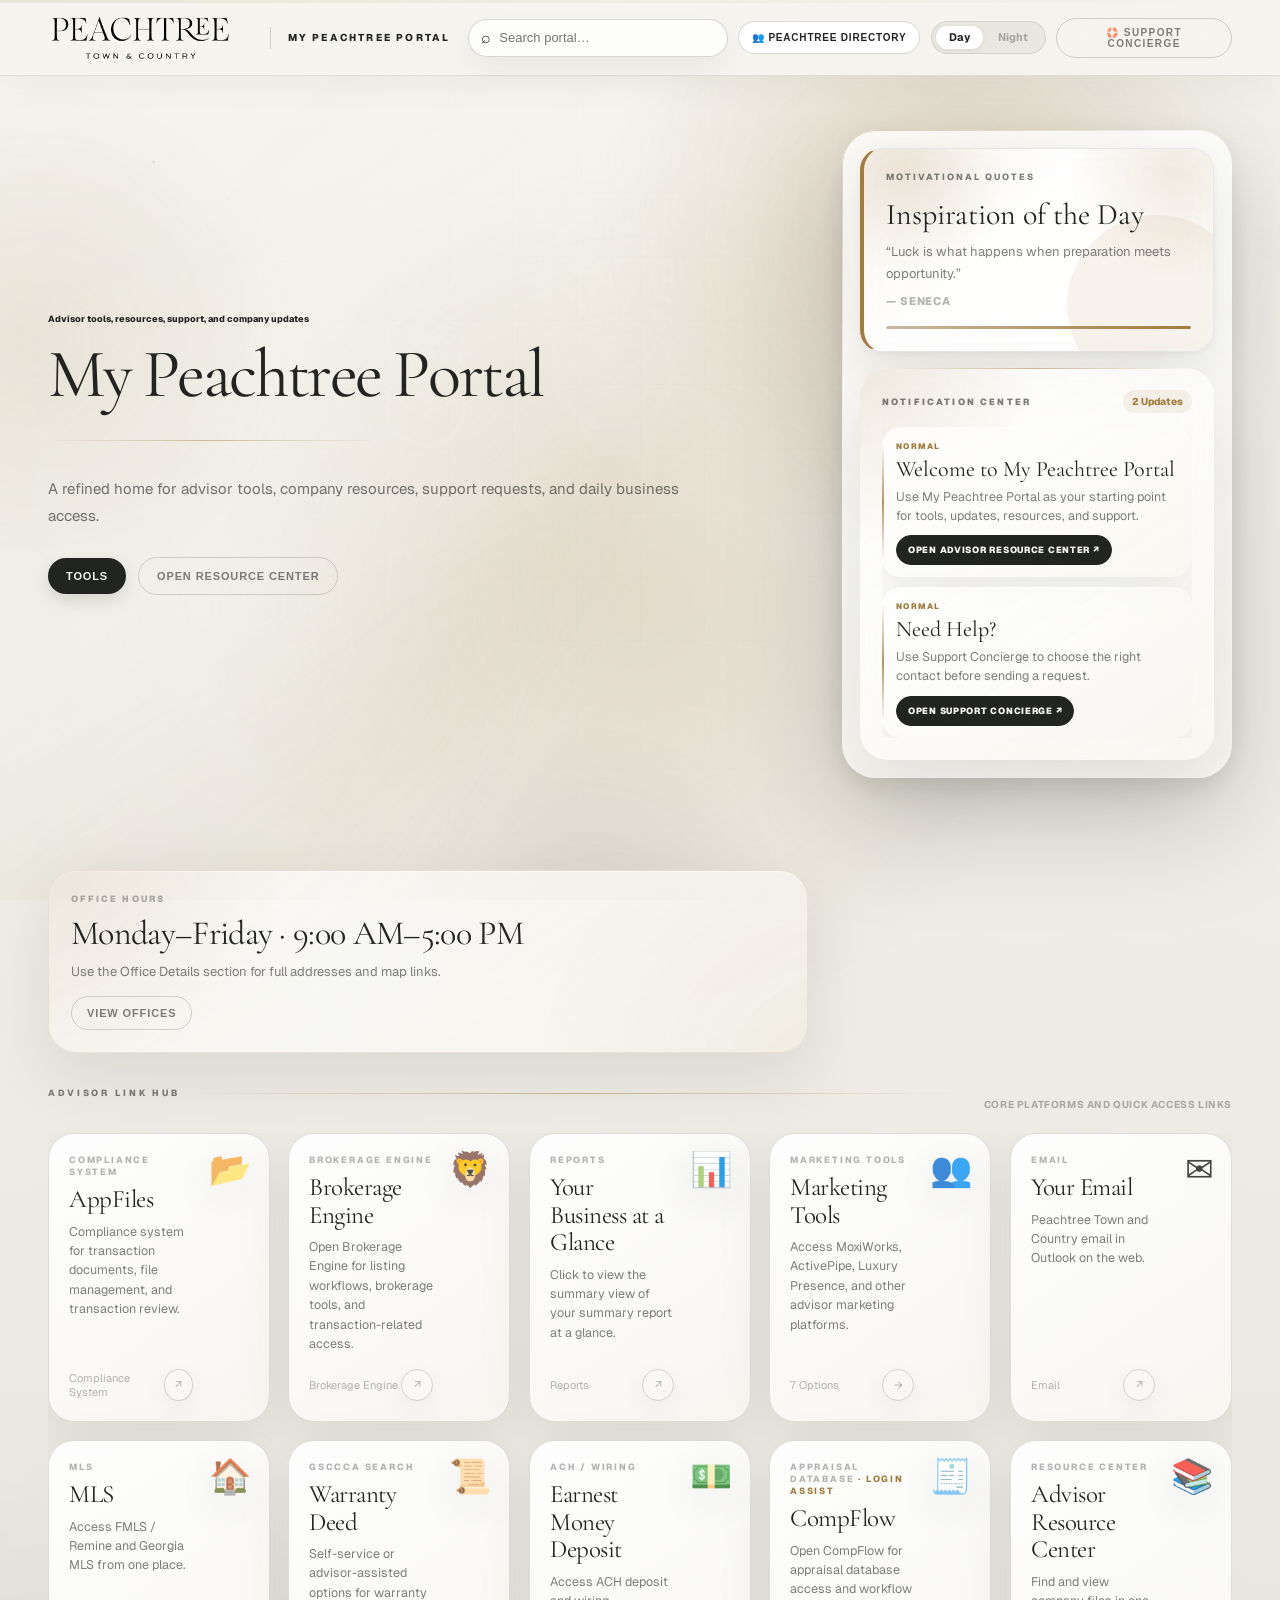
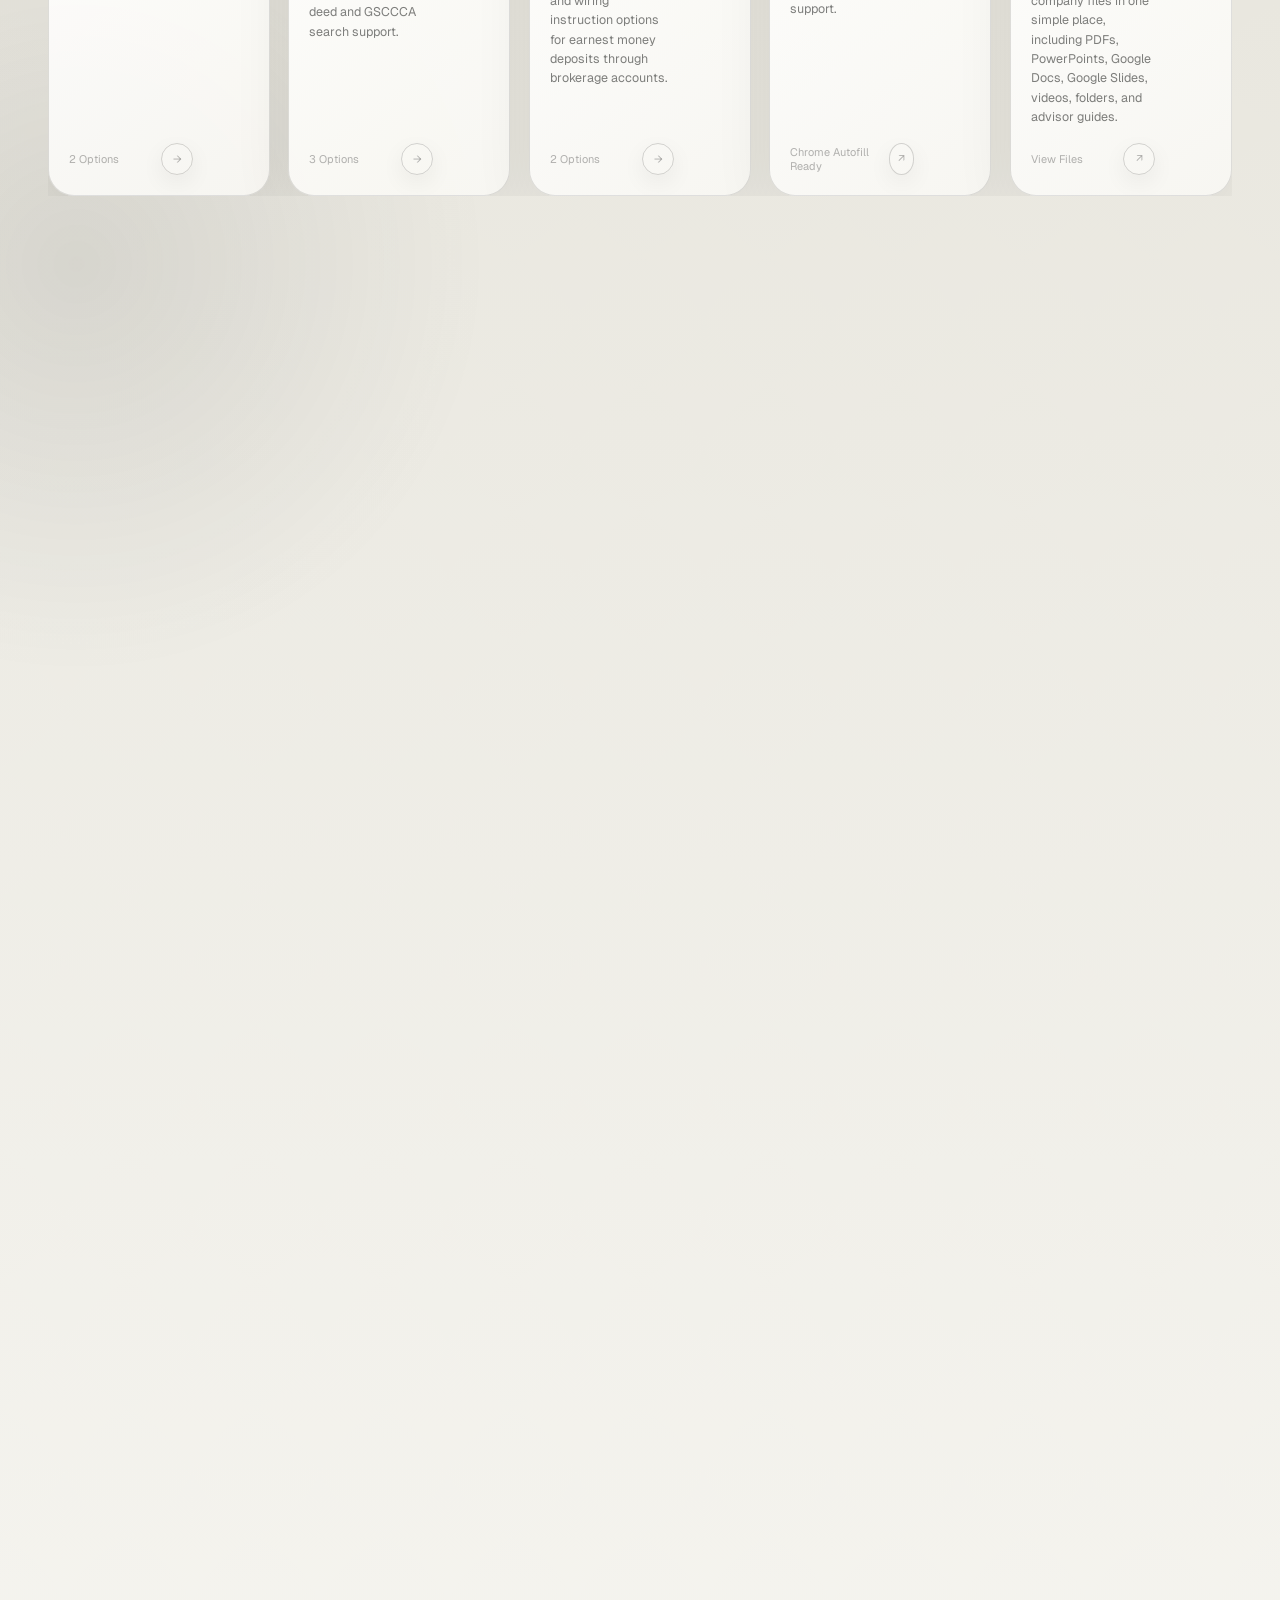
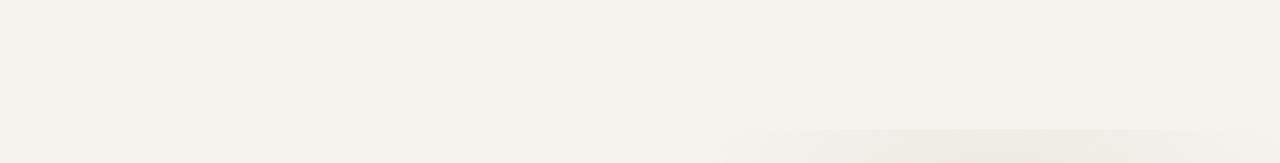
==== commit d81b35cf: "Update index.html" ====
--- a/index.html
+++ b/index.html
@@ -5671,6 +5671,243 @@
     height: min(210px, 58vw) !important;
   }
 }
+
+
+/* =========================================================
+   June 2026 — one-line portal title + focused ARC file viewer
+   ========================================================= */
+
+/* Keep the complete portal name on one line at every supported size. */
+.hero-title-stage,
+.hero-heading {
+  display: block !important;
+  width: 100% !important;
+  max-width: none !important;
+  white-space: nowrap !important;
+}
+
+.hero h1 {
+  font-size: clamp(50px, 5.35vw, 86px) !important;
+  line-height: .92 !important;
+  letter-spacing: -.045em !important;
+  max-width: none !important;
+  white-space: nowrap !important;
+}
+
+.portal-title-text {
+  display: inline-flex !important;
+  flex-wrap: nowrap !important;
+  width: max-content !important;
+  max-width: none !important;
+  white-space: nowrap !important;
+  gap: 0 !important;
+}
+
+.hero-title-word {
+  flex: 0 0 auto;
+  white-space: nowrap !important;
+}
+
+@media (min-width: 1101px) {
+  .hero.cinematic-hero {
+    grid-template-columns: minmax(0, 1fr) minmax(350px, 390px) !important;
+    gap: clamp(24px, 3vw, 42px) !important;
+  }
+}
+
+@media (max-width: 1100px) {
+  .hero h1 {
+    font-size: clamp(46px, 7.2vw, 78px) !important;
+  }
+}
+
+@media (max-width: 760px) {
+  .hero h1 {
+    font-size: clamp(30px, 8.7vw, 44px) !important;
+    line-height: .96 !important;
+    letter-spacing: -.048em !important;
+  }
+
+  .hero-title-stage,
+  .portal-title-text {
+    width: max-content !important;
+    max-width: none !important;
+    flex-wrap: nowrap !important;
+  }
+}
+
+/* Once a resource is selected, turn the modal into a focused file workspace. */
+.advisor-resource-modal.preview-open .modal-panel {
+  width: min(1440px, calc(100% - 16px)) !important;
+  max-width: none !important;
+  max-height: calc(100svh - 16px) !important;
+  margin: 8px auto !important;
+  border-radius: 24px !important;
+}
+
+.advisor-resource-modal.preview-open .modal-head {
+  padding: 13px 18px !important;
+}
+
+.advisor-resource-modal.preview-open .modal-head .modal-kicker,
+.advisor-resource-modal.preview-open .modal-head .modal-sub {
+  display: none !important;
+}
+
+.advisor-resource-modal.preview-open .modal-head .modal-title {
+  font-size: clamp(25px, 2.2vw, 34px) !important;
+}
+
+.advisor-resource-modal.preview-open .modal-body {
+  padding: 12px !important;
+  scroll-behavior: smooth;
+}
+
+.advisor-resource-modal.preview-open .advisor-resource-controls,
+.advisor-resource-modal.preview-open .advisor-resource-filters,
+.advisor-resource-modal.preview-open .advisor-resource-breadcrumb,
+.advisor-resource-modal.preview-open .advisor-resource-grid {
+  display: none !important;
+}
+
+.advisor-resource-viewer {
+  position: relative;
+  margin-top: 0 !important;
+  border: 1px solid color-mix(in srgb, var(--gold) 34%, var(--border)) !important;
+  border-radius: 24px !important;
+  box-shadow: 0 28px 80px rgba(0, 0, 0, .16), 0 0 0 1px rgba(162, 124, 61, .06) inset !important;
+  scroll-margin-top: 10px;
+}
+
+.advisor-resource-viewer::before {
+  content: 'Selected resource';
+  position: absolute;
+  top: 14px;
+  left: 18px;
+  z-index: 4;
+  padding: 6px 9px;
+  border-radius: 999px;
+  background: var(--reverse-bg);
+  color: var(--reverse);
+  font-size: 8px;
+  font-weight: 900;
+  letter-spacing: .13em;
+  line-height: 1;
+  text-transform: uppercase;
+  pointer-events: none;
+}
+
+.advisor-resource-viewer-head {
+  position: sticky;
+  top: 0;
+  z-index: 3;
+  padding: 48px 20px 18px !important;
+  background: linear-gradient(145deg, var(--card), var(--card-2)) !important;
+  box-shadow: 0 12px 30px rgba(0, 0, 0, .06);
+}
+
+.advisor-resource-viewer-title {
+  font-size: clamp(32px, 3vw, 48px) !important;
+  line-height: 1 !important;
+}
+
+.advisor-resource-viewer-desc {
+  max-width: 760px;
+  font-size: 13px !important;
+}
+
+.advisor-resource-viewer-actions {
+  align-items: center;
+  justify-content: flex-end !important;
+}
+
+.advisor-resource-viewer-actions .advisor-resource-action {
+  min-height: 38px;
+  padding: 9px 12px;
+}
+
+.advisor-resource-frame-wrap,
+.advisor-resource-frame {
+  min-height: 560px !important;
+  height: clamp(560px, calc(100svh - 260px), 920px) !important;
+}
+
+.advisor-resource-preview-note,
+.advisor-resource-help-strip {
+  position: relative;
+  z-index: 1;
+}
+
+@media (max-width: 760px) {
+  .advisor-resource-modal.preview-open .modal-panel {
+    width: calc(100% - 8px) !important;
+    max-height: calc(100svh - 8px) !important;
+    margin: 4px auto !important;
+    border-radius: 18px !important;
+  }
+
+  .advisor-resource-modal.preview-open .modal-head {
+    padding: 10px 12px !important;
+    align-items: center !important;
+  }
+
+  .advisor-resource-modal.preview-open .modal-head .modal-title {
+    font-size: 24px !important;
+  }
+
+  .advisor-resource-modal.preview-open .modal-body {
+    padding: 6px !important;
+  }
+
+  .advisor-resource-viewer {
+    border-radius: 16px !important;
+  }
+
+  .advisor-resource-viewer::before {
+    top: 12px;
+    left: 14px;
+  }
+
+  .advisor-resource-viewer-head {
+    padding: 44px 14px 14px !important;
+  }
+
+  .advisor-resource-viewer-title {
+    font-size: clamp(29px, 9vw, 40px) !important;
+  }
+
+  .advisor-resource-viewer-actions {
+    display: grid !important;
+    grid-template-columns: repeat(2, minmax(0, 1fr));
+    gap: 8px !important;
+    width: 100%;
+    margin-top: 14px !important;
+  }
+
+  .advisor-resource-viewer-actions .advisor-resource-action {
+    width: 100%;
+    min-height: 42px;
+    text-align: center;
+  }
+
+  .advisor-resource-frame-wrap,
+  .advisor-resource-frame {
+    min-height: 440px !important;
+    height: 68svh !important;
+  }
+
+  .advisor-resource-preview-note {
+    padding: 14px !important;
+    font-size: 12px !important;
+  }
+}
+
+@media (max-width: 420px) {
+  .advisor-resource-viewer-actions {
+    grid-template-columns: 1fr;
+  }
+}
+
 </style>
 </head>
   <body data-season="default">
@@ -5837,30 +6074,30 @@
         <div class="footer-marquee-track">
           <div class="footer-marquee-group" aria-hidden="false">
             <span class="footer-marquee-item">
-              <span>Peachtree Town &amp; Country LLC · 2026</span>
+              <span>PEACHTREE TOWN &amp; COUNTRY · 2026 · INTERNAL USE ONLY</span>
             </span>
             <span class="footer-marquee-item">
-              <span>Peachtree Town &amp; Country LLC · 2026</span>
+              <span>PEACHTREE TOWN &amp; COUNTRY · 2026 · INTERNAL USE ONLY</span>
             </span>
             <span class="footer-marquee-item">
-              <span>Peachtree Town &amp; Country LLC · 2026</span>
+              <span>PEACHTREE TOWN &amp; COUNTRY · 2026 · INTERNAL USE ONLY</span>
             </span>
             <span class="footer-marquee-item">
-              <span>Peachtree Town &amp; Country LLC · 2026</span>
+              <span>PEACHTREE TOWN &amp; COUNTRY · 2026 · INTERNAL USE ONLY</span>
             </span>
           </div>
           <div class="footer-marquee-group" aria-hidden="true">
             <span class="footer-marquee-item">
-              <span>Peachtree Town &amp; Country LLC · 2026</span>
+              <span>PEACHTREE TOWN &amp; COUNTRY · 2026 · INTERNAL USE ONLY</span>
             </span>
             <span class="footer-marquee-item">
-              <span>Peachtree Town &amp; Country LLC · 2026</span>
+              <span>PEACHTREE TOWN &amp; COUNTRY · 2026 · INTERNAL USE ONLY</span>
             </span>
             <span class="footer-marquee-item">
-              <span>Peachtree Town &amp; Country LLC · 2026</span>
+              <span>PEACHTREE TOWN &amp; COUNTRY · 2026 · INTERNAL USE ONLY</span>
             </span>
             <span class="footer-marquee-item">
-              <span>Peachtree Town &amp; Country LLC · 2026</span>
+              <span>PEACHTREE TOWN &amp; COUNTRY · 2026 · INTERNAL USE ONLY</span>
             </span>
           </div>
         </div>
@@ -6891,6 +7128,7 @@
 function openAdvisorResources() {
   advisorResourceStack = [];
   activeAdvisorResourceFilter = 'All';
+  $('advisorResourceModal')?.classList.remove('preview-open');
   if ($('advisorResourceSearch'))
     $('advisorResourceSearch').value = '';
   $('advisorResourceModal').classList.add('open');
@@ -6900,7 +7138,8 @@
 }
 
 function closeAdvisorResources() {
-  $('advisorResourceModal').classList.remove('open');
+  closeAdvisorResourcePreview();
+  $('advisorResourceModal').classList.remove('open', 'preview-open');
   document.body.style.overflow = '';
 }
 
@@ -7197,6 +7436,7 @@
 
 function closeAdvisorResourcePreview() {
   currentAdvisorResourceItem = null;
+  $('advisorResourceModal')?.classList.remove('preview-open');
   const viewer = $('advisorResourceViewer');
   const grid = $('advisorResourceGrid');
   if (viewer) {
@@ -7227,6 +7467,7 @@
   const kind = advisorResourceKind(item);
   grid.classList.add('hidden');
   viewer.classList.remove('hidden');
+  $('advisorResourceModal')?.classList.add('preview-open');
   const simpleDesc = safe(item.desc || ('Click through, scroll, read, or review this ' + String(
     kind).toLowerCase() + ' here.'));
   const hasLocalPrint = !!advisorResourceLocalPrintUrl(item);
@@ -7285,9 +7526,21 @@
         'Still opening… choose View Full Screen or Open in Google Drive if it does not appear.';
     }
   }, 3000);
-  viewer.scrollIntoView({
-    behavior: 'smooth',
-    block: 'start'
+  requestAnimationFrame(() => {
+    const modalBody = viewer.closest('.modal-body');
+    if (modalBody) {
+      const viewerTop = viewer.getBoundingClientRect().top - modalBody.getBoundingClientRect().top +
+        modalBody.scrollTop;
+      modalBody.scrollTo({
+        top: Math.max(0, viewerTop - 6),
+        behavior: 'smooth'
+      });
+    } else {
+      viewer.scrollIntoView({
+        behavior: 'smooth',
+        block: 'start'
+      });
+    }
   });
 }
 
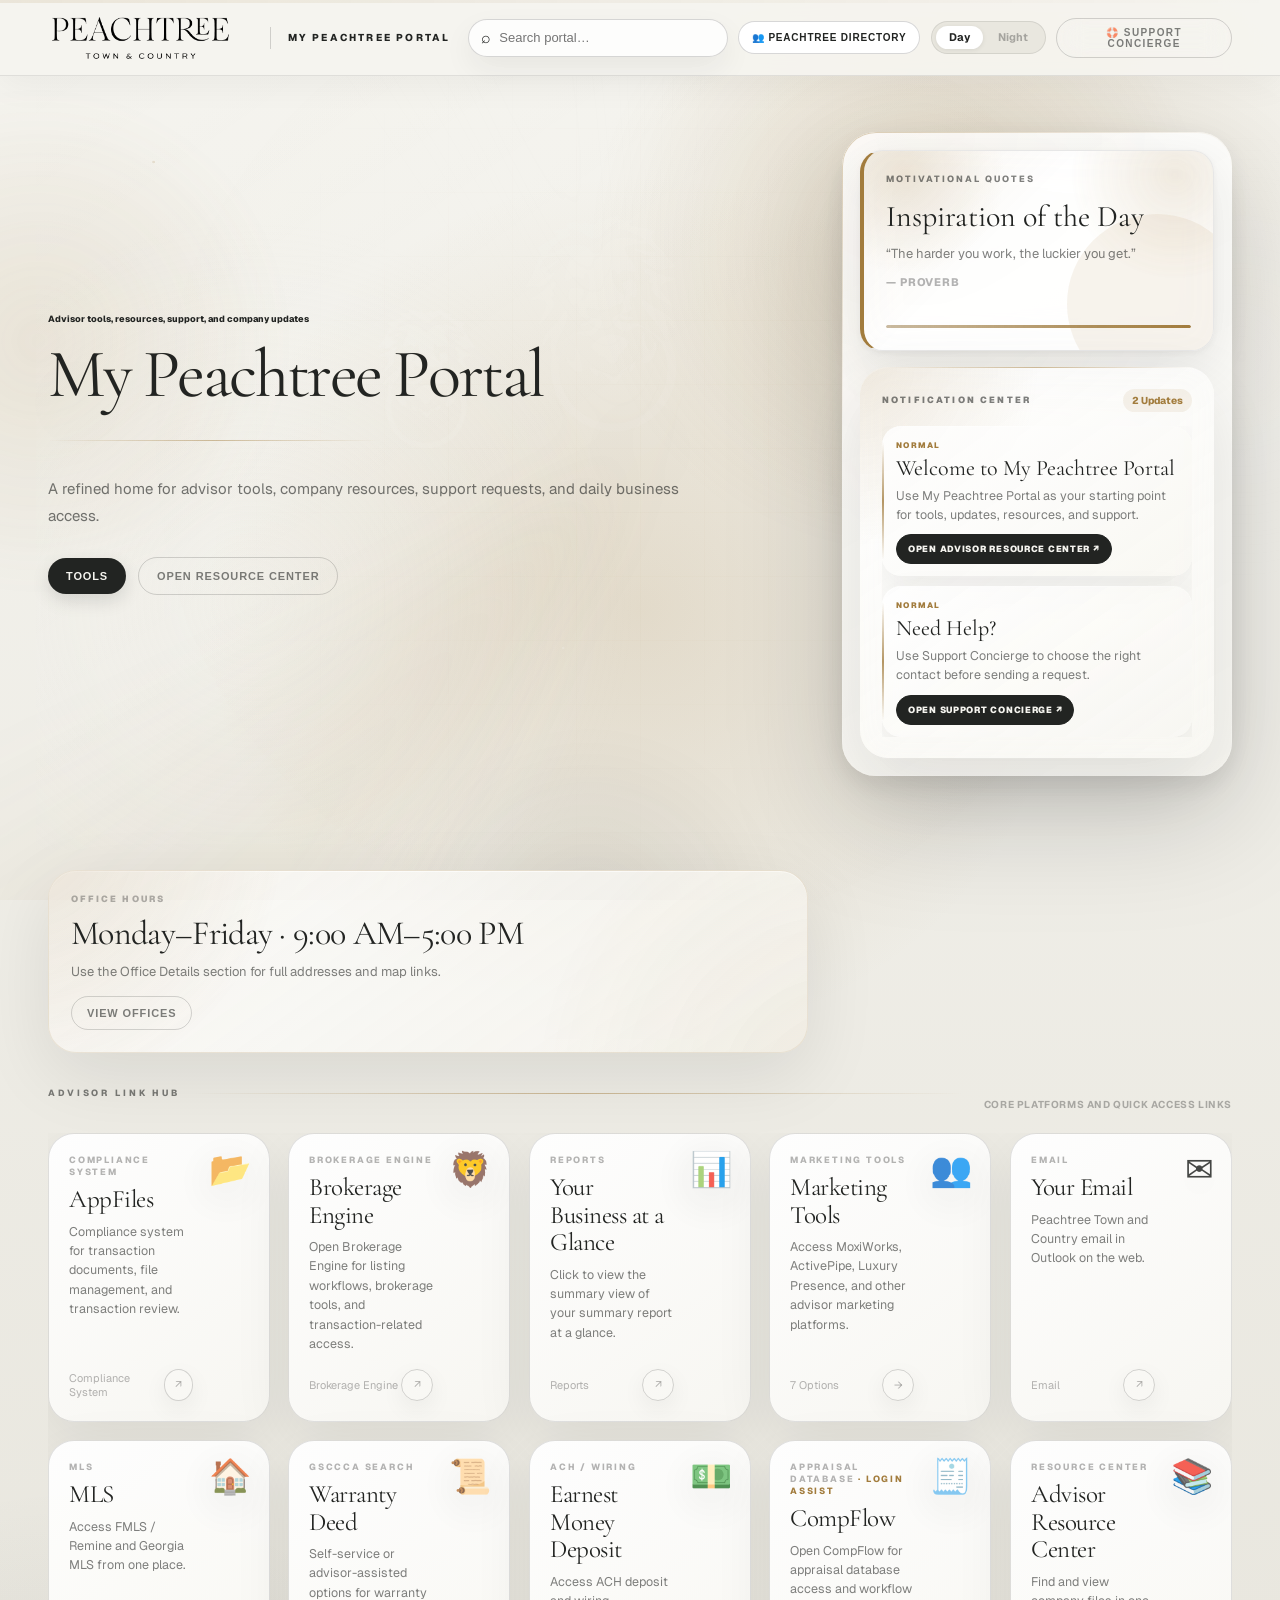
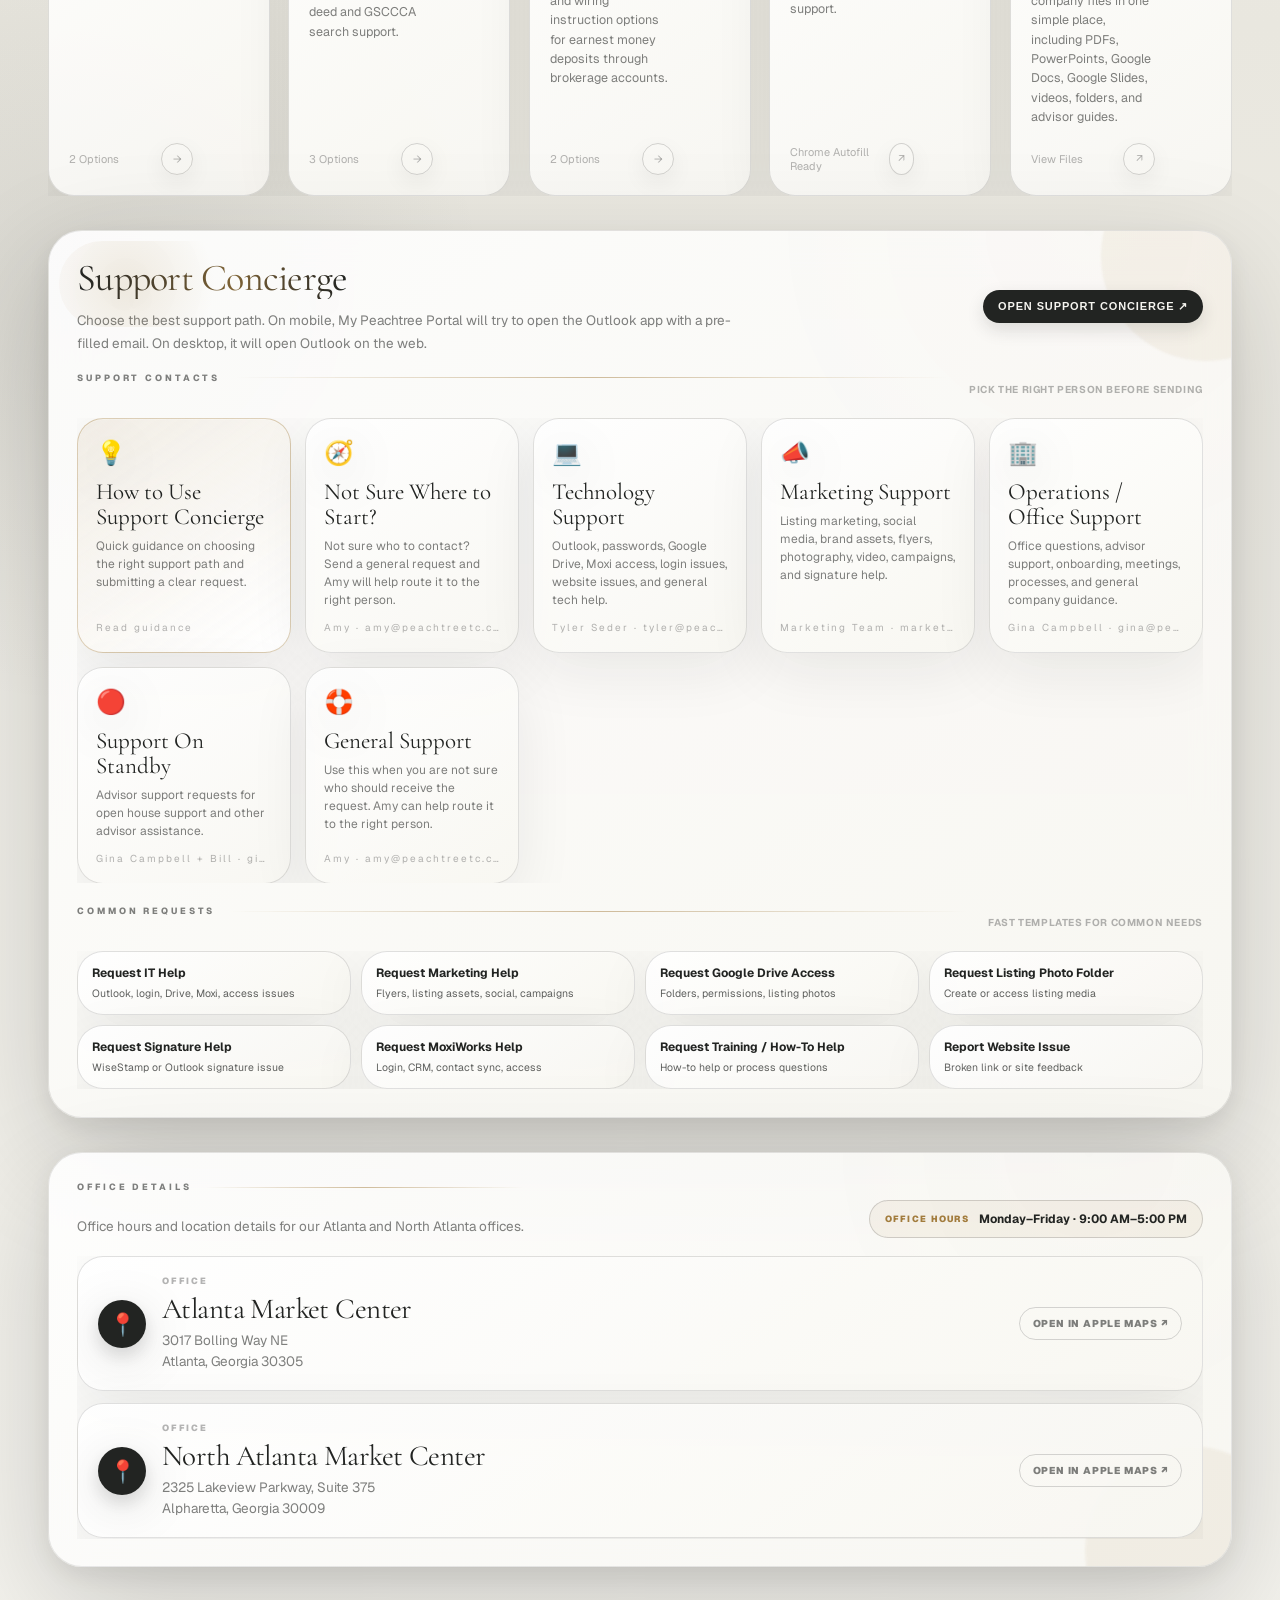
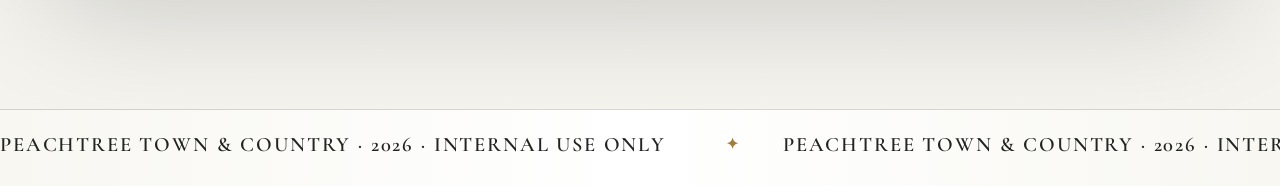
==== commit e5ae0137: "Update index.html" ====
--- a/index.html
+++ b/index.html
@@ -5905,6 +5905,116 @@
 @media (max-width: 420px) {
   .advisor-resource-viewer-actions {
     grid-template-columns: 1fr;
+  }
+}
+
+/* Final footer marquee visibility fix — keep this after all other portal styles. */
+footer[aria-label="Site footer"] {
+  display: block !important;
+  position: relative !important;
+  z-index: 20 !important;
+  width: 100% !important;
+  min-height: 76px !important;
+  margin-top: 46px !important;
+  padding: 0 !important;
+  overflow: hidden !important;
+  opacity: 1 !important;
+  visibility: visible !important;
+  transform: none !important;
+  filter: none !important;
+  color: var(--text) !important;
+  border-top: 1px solid var(--border-2) !important;
+  background: linear-gradient(90deg, var(--card-2), var(--card), var(--card-2)) !important;
+}
+
+footer[aria-label="Site footer"].reveal-target,
+footer[aria-label="Site footer"].reveal-target.revealed,
+.motion-ready footer[aria-label="Site footer"].reveal-target {
+  opacity: 1 !important;
+  visibility: visible !important;
+  transform: none !important;
+  filter: none !important;
+  transition: none !important;
+}
+
+footer[aria-label="Site footer"] .footer-marquee-shell {
+  display: block !important;
+  width: 100% !important;
+  min-height: 76px !important;
+  padding: 23px 0 !important;
+  overflow: hidden !important;
+  white-space: nowrap !important;
+  mask-image: none !important;
+  -webkit-mask-image: none !important;
+  background: transparent !important;
+  border: 0 !important;
+}
+
+footer[aria-label="Site footer"] .footer-marquee-track {
+  display: flex !important;
+  align-items: center !important;
+  width: max-content !important;
+  min-width: max-content !important;
+  opacity: 1 !important;
+  visibility: visible !important;
+  transform: translate3d(0, 0, 0);
+  will-change: transform;
+  animation: footerMarqueeVisible 26s linear infinite !important;
+}
+
+footer[aria-label="Site footer"] .footer-marquee-group {
+  display: flex !important;
+  align-items: center !important;
+  flex: 0 0 auto !important;
+  gap: 42px !important;
+  padding-right: 42px !important;
+}
+
+footer[aria-label="Site footer"] .footer-marquee-item {
+  display: inline-flex !important;
+  align-items: center !important;
+  flex: 0 0 auto !important;
+  white-space: nowrap !important;
+  color: var(--text) !important;
+  font-family: 'Cormorant Garamond', serif !important;
+  font-size: clamp(18px, 1.6vw, 24px) !important;
+  font-weight: 600 !important;
+  line-height: 1.2 !important;
+  letter-spacing: .09em !important;
+  text-transform: uppercase !important;
+  opacity: 1 !important;
+}
+
+footer[aria-label="Site footer"] .footer-marquee-item::after {
+  content: '✦';
+  margin-left: 42px;
+  color: var(--gold);
+  font-size: .72em;
+}
+
+@keyframes footerMarqueeVisible {
+  from { transform: translate3d(0, 0, 0); }
+  to { transform: translate3d(-50%, 0, 0); }
+}
+
+@media (max-width: 760px) {
+  footer[aria-label="Site footer"] {
+    min-height: 68px !important;
+    margin-top: 34px !important;
+  }
+
+  footer[aria-label="Site footer"] .footer-marquee-shell {
+    min-height: 68px !important;
+    padding: 20px 0 !important;
+  }
+
+  footer[aria-label="Site footer"] .footer-marquee-track {
+    animation-duration: 20s !important;
+  }
+
+  footer[aria-label="Site footer"] .footer-marquee-item {
+    font-size: 17px !important;
+    letter-spacing: .075em !important;
   }
 }
 
@@ -7951,7 +8061,7 @@
   const reduced = window.matchMedia && window.matchMedia('(prefers-reduced-motion: reduce)')
     .matches;
   const selectors = ['.cinematic-hero', '.announce-banner', '.section', '.support-section',
-    '.office-section', 'footer', '.tool-card', '.notice', '.support-card', '.request-btn',
+    '.office-section', '.tool-card', '.notice', '.support-card', '.request-btn',
     '.office-card'
   ].join(',');
   const targets = [...document.querySelectorAll(selectors)];
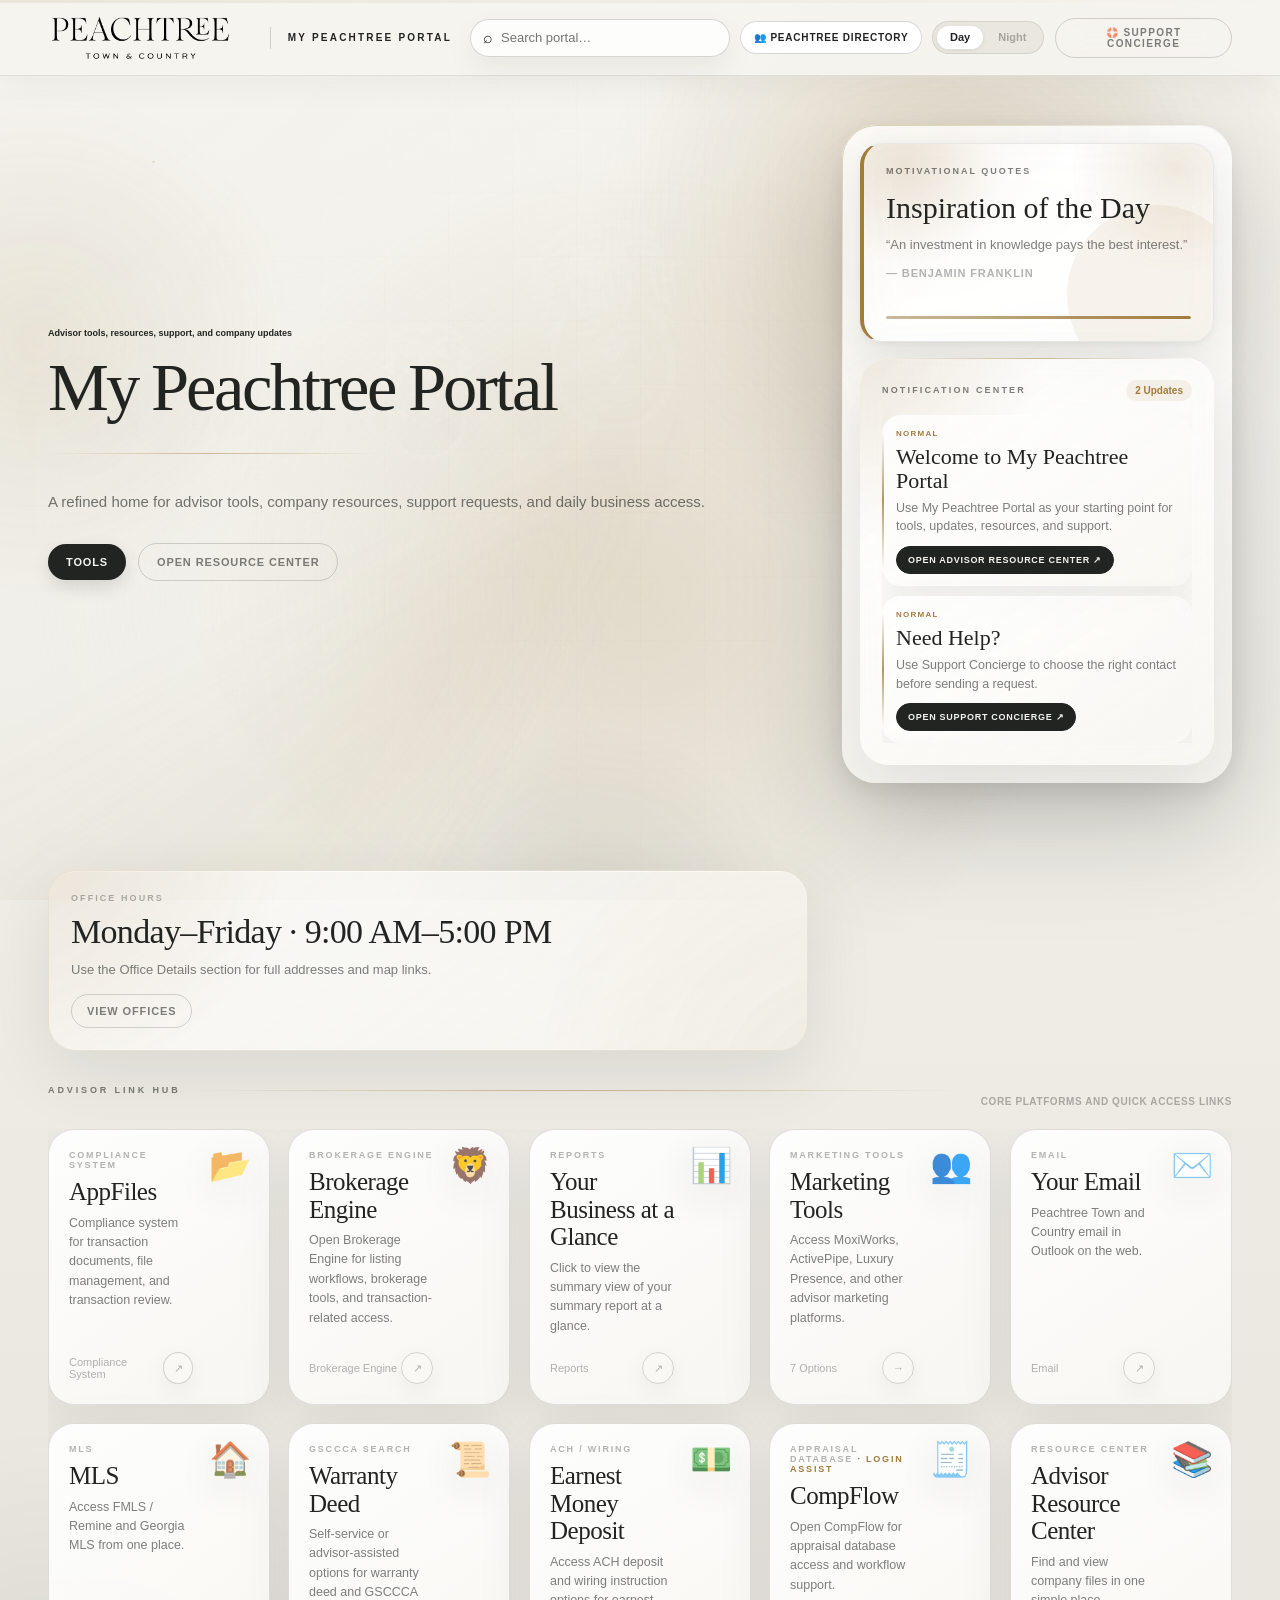
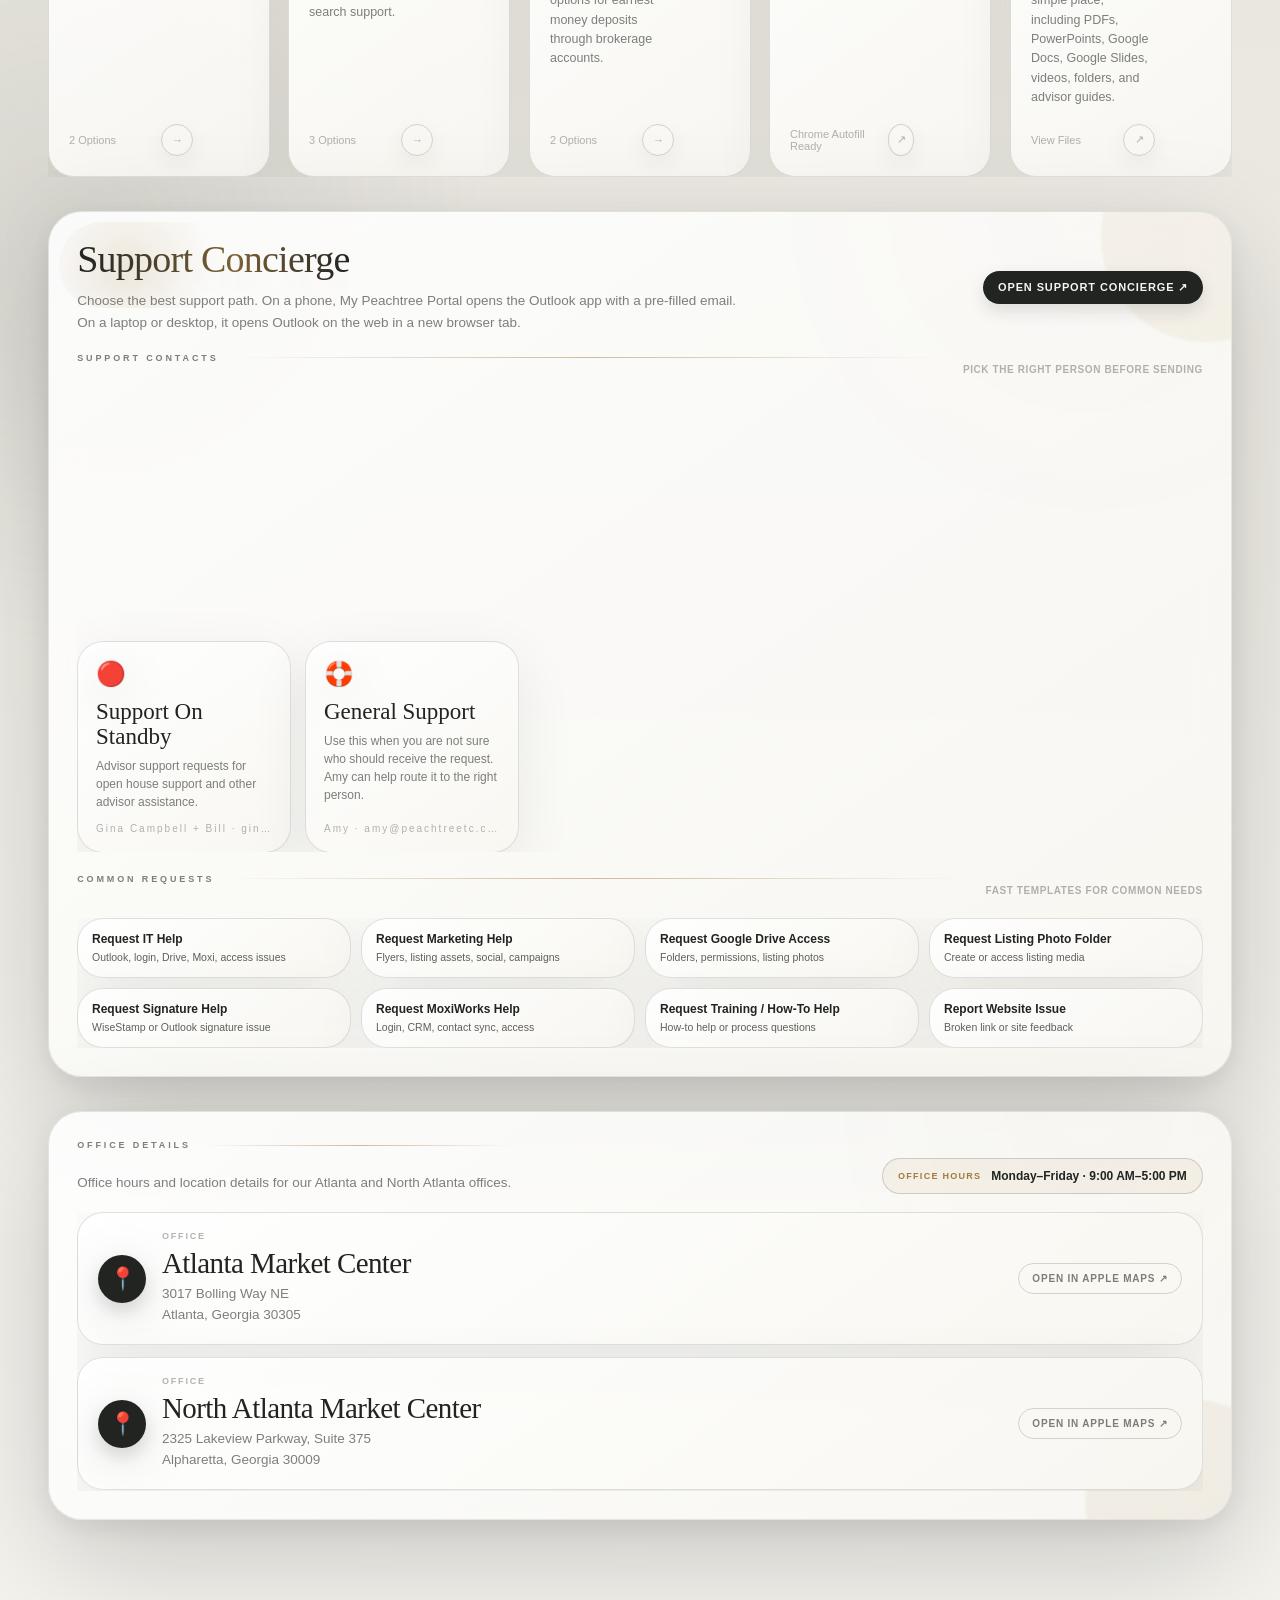
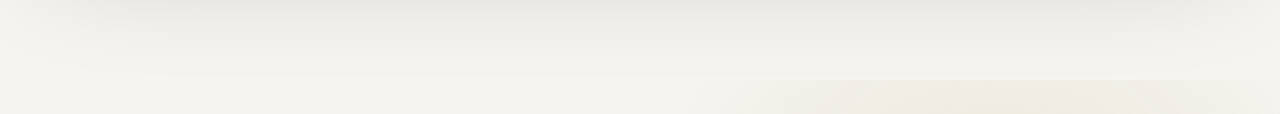
==== commit 5d5230f1: "Update index.html" ====
--- a/index.html
+++ b/index.html
@@ -13,11 +13,7 @@
     <link rel="preconnect" href="https://docs.google.com">
     <link rel="preconnect" href="https://accounts.google.com">
     <link rel="preconnect" href="https://lh3.googleusercontent.com">
-    <link rel="preconnect" href="https://fonts.googleapis.com">
-    <link
-      href="https://fonts.googleapis.com/css2?family=Cormorant+Garamond:ital,wght@0,300;0,400;0,500;0,600;1,300;1,400;1,500&family=Geist:wght@300;400;500;600;700&display=swap"
-      rel="stylesheet">
-    <style>
+<style>
 *,
 *::before,
 *::after {
@@ -81,7 +77,7 @@
 }
 
 body {
-  font-family: Geist, system-ui, sans-serif;
+  font-family: var(--ptc-font-body);
   background: radial-gradient(circle at 12% 4%, rgba(162, 124, 61, .12), transparent 28%), var(--bg);
   color: var(--text);
   min-height: 100svh;
@@ -150,7 +146,7 @@
 
 .fallback {
   display: none;
-  font-family: 'Cormorant Garamond', serif;
+  font-family: var(--ptc-font-display);
   font-size: 20px;
   letter-spacing: .04em;
 }
@@ -243,7 +239,7 @@
 }
 
 .hero h1 {
-  font-family: 'Cormorant Garamond', serif;
+  font-family: var(--ptc-font-display);
   font-size: clamp(54px, 6vw, 94px);
   font-weight: 400;
   line-height: .98;
@@ -299,7 +295,7 @@
 }
 
 .aside-title {
-  font-family: 'Cormorant Garamond', serif;
+  font-family: var(--ptc-font-display);
   font-size: 30px;
   line-height: 1.08;
   margin-bottom: 10px;
@@ -447,7 +443,7 @@
 }
 
 .notice-title {
-  font-family: 'Cormorant Garamond', serif;
+  font-family: var(--ptc-font-display);
   font-size: 25px;
   line-height: 1.15;
   margin-bottom: 8px;
@@ -552,7 +548,7 @@
 }
 
 .tool-title {
-  font-family: 'Cormorant Garamond', serif;
+  font-family: var(--ptc-font-display);
   font-size: 25px;
   line-height: 1.1;
   margin-bottom: 8px;
@@ -732,7 +728,7 @@
 }
 
 .office-name {
-  font-family: 'Cormorant Garamond', serif;
+  font-family: var(--ptc-font-display);
   font-size: 29px;
   line-height: 1.05;
   margin-bottom: 6px;
@@ -823,7 +819,7 @@
   border: none;
   outline: none;
   color: var(--text);
-  font-family: Geist, system-ui, sans-serif;
+  font-family: var(--ptc-font-body);
   font-size: 14px;
 }
 
@@ -926,7 +922,7 @@
 }
 
 .spine-num {
-  font-family: 'Cormorant Garamond', serif;
+  font-family: var(--ptc-font-display);
   font-size: 13px;
   opacity: .66;
   writing-mode: vertical-rl;
@@ -958,7 +954,7 @@
 }
 
 .res-title {
-  font-family: 'Cormorant Garamond', serif;
+  font-family: var(--ptc-font-display);
   font-size: 26px;
   line-height: 1.15;
   margin-bottom: 7px;
@@ -1035,7 +1031,7 @@
 }
 
 .footer-brand {
-  font-family: 'Cormorant Garamond', serif;
+  font-family: var(--ptc-font-display);
   font-size: 20px;
   color: var(--text);
 }
@@ -1137,7 +1133,7 @@
 }
 
 .modal-title {
-  font-family: 'Cormorant Garamond', serif;
+  font-family: var(--ptc-font-display);
   font-size: 34px;
   line-height: 1.1;
 }
@@ -1205,7 +1201,7 @@
 }
 
 .folder-label {
-  font-family: 'Cormorant Garamond', serif;
+  font-family: var(--ptc-font-display);
   font-size: 22px;
   line-height: 1.08;
 }
@@ -1395,7 +1391,7 @@
 }
 
 .splash-title {
-  font-family: 'Cormorant Garamond', serif;
+  font-family: var(--ptc-font-display);
   font-size: clamp(34px, 5vw, 62px);
   font-weight: 400;
   letter-spacing: .01em;
@@ -1569,7 +1565,7 @@
 }
 
 .mini-title {
-  font-family: 'Cormorant Garamond', serif;
+  font-family: var(--ptc-font-display);
   font-size: 22px;
   line-height: 1.08;
   margin-bottom: 6px;
@@ -1646,7 +1642,7 @@
 }
 
 .support-intro h2 {
-  font-family: 'Cormorant Garamond', serif;
+  font-family: var(--ptc-font-display);
   font-size: 38px;
   font-weight: 400;
   line-height: 1.05;
@@ -1739,7 +1735,7 @@
 }
 
 .support-name {
-  font-family: 'Cormorant Garamond', serif;
+  font-family: var(--ptc-font-display);
   font-size: 23px;
   line-height: 1.08;
   margin-bottom: 7px;
@@ -1778,7 +1774,7 @@
   text-align: left;
   cursor: pointer;
   transition: .2s var(--ease);
-  font-family: Geist, system-ui, sans-serif;
+  font-family: var(--ptc-font-body);
 }
 
 .request-btn:hover {
@@ -1816,7 +1812,7 @@
 }
 
 .library-hero h2 {
-  font-family: 'Cormorant Garamond', serif;
+  font-family: var(--ptc-font-display);
   font-size: 42px;
   font-weight: 400;
   line-height: 1.05;
@@ -1864,7 +1860,7 @@
 }
 
 .choice-title {
-  font-family: 'Cormorant Garamond', serif;
+  font-family: var(--ptc-font-display);
   font-size: 25px;
   line-height: 1.05;
   margin-bottom: 6px;
@@ -1917,7 +1913,7 @@
 }
 
 .login-assist-title {
-  font-family: 'Cormorant Garamond', serif;
+  font-family: var(--ptc-font-display);
   font-size: 31px;
   line-height: 1.05;
 }
@@ -3280,13 +3276,13 @@
   max-width: 620px;
   margin: -10px 0 18px;
   color: var(--muted);
-  font-family: 'Cormorant Garamond', serif;
+  font-family: var(--ptc-font-display);
   font-size: clamp(21px, 2vw, 31px);
   line-height: 1.18;
 }
 
 .hero-service-quote span {
-  font-family: Geist, system-ui, sans-serif;
+  font-family: var(--ptc-font-body);
   font-size: 10px;
   font-weight: 900;
   letter-spacing: .14em;
@@ -3654,7 +3650,7 @@
 }
 
 .credential-value {
-  font-family: Geist, system-ui, sans-serif;
+  font-family: var(--ptc-font-body);
   font-size: 14px;
   font-weight: 750;
   color: var(--text);
@@ -3814,7 +3810,7 @@
 }
 
 .directory-name {
-  font-family: 'Cormorant Garamond', serif;
+  font-family: var(--ptc-font-display);
   font-size: 27px;
   line-height: 1.04;
   margin-top: 5px;
@@ -4002,7 +3998,7 @@
 }
 
 .advisor-resource-title {
-  font-family: 'Cormorant Garamond', serif;
+  font-family: var(--ptc-font-display);
   font-size: 28px;
   line-height: 1.04;
   margin-top: 5px;
@@ -4126,7 +4122,7 @@
 }
 
 .advisor-resource-viewer-title {
-  font-family: 'Cormorant Garamond', serif;
+  font-family: var(--ptc-font-display);
   font-size: 30px;
   line-height: 1.05;
   margin-top: 4px;
@@ -5136,7 +5132,7 @@
 }
 
 .today-big {
-  font-family: 'Cormorant Garamond', serif;
+  font-family: var(--ptc-font-display);
   font-size: clamp(32px, 3vw, 46px);
   line-height: 1.0;
   letter-spacing: -.02em;
@@ -5244,7 +5240,7 @@
 }
 
 .spotlight-title {
-  font-family: 'Cormorant Garamond', serif;
+  font-family: var(--ptc-font-display);
   font-size: clamp(42px, 5vw, 74px);
   line-height: .92;
   letter-spacing: -.035em;
@@ -5281,7 +5277,7 @@
 }
 
 .spotlight-resource-title {
-  font-family: 'Cormorant Garamond', serif;
+  font-family: var(--ptc-font-display);
   font-size: 32px;
   line-height: 1.05;
 }
@@ -5365,7 +5361,7 @@
 }
 
 .wizard-title {
-  font-family: 'Cormorant Garamond', serif;
+  font-family: var(--ptc-font-display);
   font-size: 34px;
   line-height: 1.05;
 }
@@ -5509,7 +5505,7 @@
   display: grid;
   gap: 4px;
   place-items: center;
-  font-family: Geist, system-ui, sans-serif;
+  font-family: var(--ptc-font-body);
   font-size: 10px;
   font-weight: 800;
   letter-spacing: .02em;
@@ -5908,118 +5904,244 @@
   }
 }
 
-/* Final footer marquee visibility fix — keep this after all other portal styles. */
-footer[aria-label="Site footer"] {
-  display: block !important;
-  position: relative !important;
-  z-index: 20 !important;
-  width: 100% !important;
-  min-height: 76px !important;
-  margin-top: 46px !important;
-  padding: 0 !important;
-  overflow: hidden !important;
-  opacity: 1 !important;
-  visibility: visible !important;
-  transform: none !important;
-  filter: none !important;
-  color: var(--text) !important;
-  border-top: 1px solid var(--border-2) !important;
-  background: linear-gradient(90deg, var(--card-2), var(--card), var(--card-2)) !important;
-}
-
-footer[aria-label="Site footer"].reveal-target,
-footer[aria-label="Site footer"].reveal-target.revealed,
-.motion-ready footer[aria-label="Site footer"].reveal-target {
-  opacity: 1 !important;
-  visibility: visible !important;
-  transform: none !important;
-  filter: none !important;
-  transition: none !important;
-}
-
-footer[aria-label="Site footer"] .footer-marquee-shell {
-  display: block !important;
-  width: 100% !important;
-  min-height: 76px !important;
-  padding: 23px 0 !important;
-  overflow: hidden !important;
-  white-space: nowrap !important;
-  mask-image: none !important;
-  -webkit-mask-image: none !important;
-  background: transparent !important;
-  border: 0 !important;
-}
-
-footer[aria-label="Site footer"] .footer-marquee-track {
-  display: flex !important;
-  align-items: center !important;
-  width: max-content !important;
-  min-width: max-content !important;
-  opacity: 1 !important;
-  visibility: visible !important;
-  transform: translate3d(0, 0, 0);
-  will-change: transform;
-  animation: footerMarqueeVisible 26s linear infinite !important;
-}
-
-footer[aria-label="Site footer"] .footer-marquee-group {
-  display: flex !important;
-  align-items: center !important;
-  flex: 0 0 auto !important;
-  gap: 42px !important;
-  padding-right: 42px !important;
-}
-
-footer[aria-label="Site footer"] .footer-marquee-item {
-  display: inline-flex !important;
-  align-items: center !important;
-  flex: 0 0 auto !important;
-  white-space: nowrap !important;
-  color: var(--text) !important;
-  font-family: 'Cormorant Garamond', serif !important;
-  font-size: clamp(18px, 1.6vw, 24px) !important;
-  font-weight: 600 !important;
-  line-height: 1.2 !important;
-  letter-spacing: .09em !important;
-  text-transform: uppercase !important;
-  opacity: 1 !important;
-}
-
-footer[aria-label="Site footer"] .footer-marquee-item::after {
-  content: '✦';
-  margin-left: 42px;
-  color: var(--gold);
-  font-size: .72em;
-}
-
-@keyframes footerMarqueeVisible {
-  from { transform: translate3d(0, 0, 0); }
-  to { transform: translate3d(-50%, 0, 0); }
-}
-
-@media (max-width: 760px) {
-  footer[aria-label="Site footer"] {
-    min-height: 68px !important;
-    margin-top: 34px !important;
-  }
-
-  footer[aria-label="Site footer"] .footer-marquee-shell {
-    min-height: 68px !important;
-    padding: 20px 0 !important;
-  }
-
-  footer[aria-label="Site footer"] .footer-marquee-track {
-    animation-duration: 20s !important;
-  }
-
-  footer[aria-label="Site footer"] .footer-marquee-item {
-    font-size: 17px !important;
-    letter-spacing: .075em !important;
-  }
-}
-
 </style>
-</head>
+<style id="ptc-self-hosted-brand-fonts-2026">
+/*
+  OFFICIAL PEACHTREE TOWN & COUNTRY TYPOGRAPHY
+  Files live in: assets/fonts/
+  - IvyOra Display: headlines and titles
+  - Sweet Sans Pro: all-caps labels, buttons, and tracked subheads
+  - Proxima Nova: body copy, forms, and descriptions
+*/
+@font-face {
+  font-family: "IvyOra Display";
+  src: url("assets/fonts/IvyOra-Display-Regular.ttf") format("truetype");
+  font-weight: 400;
+  font-style: normal;
+  font-display: swap;
+}
+
+@font-face {
+  font-family: "Sweet Sans Pro";
+  src: url("assets/fonts/Sweet-Sans-Pro-Regular.otf") format("opentype");
+  font-weight: 400;
+  font-style: normal;
+  font-display: swap;
+}
+
+@font-face {
+  font-family: "Proxima Nova";
+  src: url("assets/fonts/Proxima-Nova-Regular.ttf") format("truetype");
+  font-weight: 400;
+  font-style: normal;
+  font-display: swap;
+}
+
+:root {
+  --ptc-font-display: "IvyOra Display", "Cormorant Garamond", Garamond, serif;
+  --ptc-font-subhead: "Sweet Sans Pro", Arial, Helvetica, sans-serif;
+  --ptc-font-body: "Proxima Nova", Arial, Helvetica, sans-serif;
+}
+
+/* Body copy and form content */
+html,
+body,
+input,
+textarea,
+select,
+option,
+table,
+th,
+td {
+  font-family: var(--ptc-font-body);
+}
+
+/* Official display face for titles */
+h1,
+h2,
+h3,
+h4,
+.fallback,
+.aside-title,
+.notice-title,
+.tool-title,
+.office-name,
+.res-title,
+.footer-brand,
+.modal-title,
+.folder-label,
+.mini-title,
+.portal-title-text,
+.quote-text,
+.directory-name,
+.advisor-resource-title,
+.advisor-resource-viewer-title,
+.today-big,
+.spotlight-title,
+.spotlight-resource-title,
+.wizard-title {
+  font-family: var(--ptc-font-display);
+  font-weight: 400;
+}
+
+/* Official tracked sans face for labels, buttons, and navigation */
+button,
+.btn,
+.nav-label,
+.admin-link,
+.support-top,
+.directory-top,
+.eyebrow,
+.aside-kicker,
+.announce-banner button,
+.section-kicker,
+.notice-meta,
+.tool-type,
+.new-badge,
+.hours-pill span,
+.office-eyebrow,
+.office-action,
+.chip,
+.res-type,
+.res-badge,
+.modal-kicker,
+.folder-meta,
+.splash-sub,
+.hero-notice-title,
+.hero-notice-count,
+.mini-meta,
+.mini-btn,
+.choice-person,
+.login-badge,
+.link-status,
+.portal-acronym span,
+.quote-author,
+.mini-detail span,
+.portal-eyebrow span,
+.what-tag,
+.featured-badge,
+.hero-service-quote span,
+.credential-label,
+.directory-chip,
+.directory-type,
+.directory-action,
+.advisor-resource-chip,
+.advisor-resource-breadcrumb button,
+.advisor-resource-type,
+.advisor-resource-action,
+.advisor-resource-viewer-kicker,
+.advisor-resource-loading,
+.section-note,
+.support-email,
+.today-kicker,
+.today-pill,
+.spotlight-kicker,
+.spotlight-label,
+.wizard-step-pill,
+.wizard-mini,
+.mobile-app-nav button,
+.footer-marquee-item {
+  font-family: var(--ptc-font-subhead);
+}
+</style>
+
+    <style id="ptcLivePreviewStyles">
+      body.ptc-live-preview-mode {
+        padding-top: 54px;
+      }
+
+      body.ptc-live-preview-mode nav {
+        top: 54px;
+      }
+
+      .ptc-live-preview-bar {
+        position: fixed;
+        inset: 0 0 auto 0;
+        z-index: 10050;
+        height: 54px;
+        display: flex;
+        align-items: center;
+        justify-content: center;
+        gap: 18px;
+        padding: 8px 20px;
+        background: #222422;
+        color: #F5F4EF;
+        border-bottom: 1px solid rgba(245, 244, 239, .18);
+        box-shadow: 0 10px 32px rgba(0, 0, 0, .22);
+        font-family: "Proxima Nova", Arial, Helvetica, sans-serif;
+      }
+
+      .ptc-live-preview-message {
+        min-width: 0;
+        font-size: 13px;
+        line-height: 1.35;
+      }
+
+      .ptc-live-preview-message strong {
+        font-family: "Sweet Sans Pro", Arial, Helvetica, sans-serif;
+        font-size: 10px;
+        font-weight: 400;
+        letter-spacing: .16em;
+        text-transform: uppercase;
+        margin-right: 8px;
+      }
+
+      .ptc-live-preview-return {
+        flex: 0 0 auto;
+        min-height: 36px;
+        border: 1px solid rgba(245, 244, 239, .38);
+        border-radius: 999px;
+        padding: 8px 14px;
+        background: #F5F4EF;
+        color: #222422;
+        font-family: "Sweet Sans Pro", Arial, Helvetica, sans-serif;
+        font-size: 10px;
+        font-weight: 400;
+        letter-spacing: .1em;
+        text-transform: uppercase;
+        cursor: pointer;
+      }
+
+      .ptc-live-preview-return:hover {
+        background: #FFFFFF;
+        transform: translateY(-1px);
+      }
+
+      @media (max-width: 640px) {
+        body.ptc-live-preview-mode {
+          padding-top: 62px;
+        }
+
+        body.ptc-live-preview-mode nav {
+          top: 62px;
+        }
+
+        .ptc-live-preview-bar {
+          height: 62px;
+          justify-content: space-between;
+          gap: 10px;
+          padding: 8px 12px;
+        }
+
+        .ptc-live-preview-message {
+          font-size: 11px;
+        }
+
+        .ptc-live-preview-message strong {
+          display: block;
+          margin: 0 0 2px;
+          font-size: 9px;
+        }
+
+        .ptc-live-preview-return {
+          min-height: 38px;
+          padding: 7px 11px;
+          font-size: 9px;
+        }
+      }
+    </style>
+
+  </head>
   <body data-season="default">
     <div class="scroll-progress" id="scrollProgress" aria-hidden="true">
       <span>
@@ -6145,7 +6267,7 @@
             <h2 class="support-title-luxury" aria-label="Support Concierge">
               <span class="support-title-main">Support Concierge</span>
             </h2>
-            <p>Choose the best support path. On mobile, My Peachtree Portal will try to open the Outlook app with a pre-filled email. On desktop, it will open Outlook on the web.</p>
+            <p>Choose the best support path. On a phone, My Peachtree Portal opens the Outlook app with a pre-filled email. On a laptop or desktop, it opens Outlook on the web in a new browser tab.</p>
           </div>
           <button class="btn btn-primary" onclick="openSupportModal()">Open Support Concierge ↗</button>
         </div>
@@ -6313,7 +6435,7 @@
             <div class="modal-kicker">Support Concierge</div>
             <div class="modal-title">How can we help?</div>
             <div
-              class="modal-sub">Choose the best contact below. On mobile, My Peachtree Portal will try to open the Outlook app with a pre-filled email. On desktop, it will open Outlook on the web.</div>
+              class="modal-sub">Choose the best contact below. On a phone, My Peachtree Portal opens the Outlook app with a pre-filled email. On a laptop or desktop, it opens Outlook on the web in a new browser tab.</div>
             <div class="modal-sub-actions">
               <button class="btn btn-primary" onclick="composeGeneralSupport()">General Support Request</button>
               <button class="btn btn-soft" onclick="composeRequest('Report a Website Issue')">Report Website Issue</button>
@@ -6401,6 +6523,117 @@
     <script src="directory.js"></script>
     <script src="holiday-effects.js" defer></script>
     <script>
+/*
+  Full live-website preview bootstrap
+  -----------------------------------
+  The Admin Center places temporary edits in sessionStorage, then opens this
+  exact portal page. The data below is replaced only for the current preview
+  session and is never published by this code.
+*/
+const PTC_LIVE_PREVIEW_STORAGE_KEY = 'ptc_admin_live_preview_v2';
+const PTC_LIVE_PREVIEW_ACTIVE =
+  new URLSearchParams(window.location.search).get('ptcPreview') === '1';
+
+let PTC_LIVE_PREVIEW_DATA = null;
+
+if (PTC_LIVE_PREVIEW_ACTIVE) {
+  try {
+    const storedPreview = JSON.parse(
+      sessionStorage.getItem(PTC_LIVE_PREVIEW_STORAGE_KEY) || 'null'
+    );
+
+    if (
+      storedPreview &&
+      storedPreview.data &&
+      Date.now() - Number(storedPreview.createdAt || 0) < 4 * 60 * 60 * 1000
+    ) {
+      PTC_LIVE_PREVIEW_DATA = storedPreview.data;
+
+      if (typeof SITE_CONFIG !== 'undefined' && PTC_LIVE_PREVIEW_DATA.SITE_CONFIG)
+        SITE_CONFIG = structuredClone(PTC_LIVE_PREVIEW_DATA.SITE_CONFIG);
+
+      if (typeof NOTIFICATIONS !== 'undefined' && Array.isArray(PTC_LIVE_PREVIEW_DATA.NOTIFICATIONS))
+        NOTIFICATIONS = structuredClone(PTC_LIVE_PREVIEW_DATA.NOTIFICATIONS);
+
+      if (typeof QUICK_LINKS !== 'undefined' && Array.isArray(PTC_LIVE_PREVIEW_DATA.QUICK_LINKS))
+        QUICK_LINKS = structuredClone(PTC_LIVE_PREVIEW_DATA.QUICK_LINKS);
+
+      if (typeof RESOURCES !== 'undefined' && Array.isArray(PTC_LIVE_PREVIEW_DATA.RESOURCES))
+        RESOURCES = structuredClone(PTC_LIVE_PREVIEW_DATA.RESOURCES);
+
+      if (
+        typeof INSPIRATION_QUOTES !== 'undefined' &&
+        Array.isArray(PTC_LIVE_PREVIEW_DATA.INSPIRATION_QUOTES)
+      )
+        INSPIRATION_QUOTES = structuredClone(PTC_LIVE_PREVIEW_DATA.INSPIRATION_QUOTES);
+
+      if (typeof WHATS_NEW !== 'undefined' && Array.isArray(PTC_LIVE_PREVIEW_DATA.WHATS_NEW))
+        WHATS_NEW = structuredClone(PTC_LIVE_PREVIEW_DATA.WHATS_NEW);
+
+      if (typeof OFFICE_INFO !== 'undefined' && PTC_LIVE_PREVIEW_DATA.OFFICE_INFO)
+        OFFICE_INFO = structuredClone(PTC_LIVE_PREVIEW_DATA.OFFICE_INFO);
+
+      if (
+        typeof SUPPORT_CONTACTS !== 'undefined' &&
+        Array.isArray(PTC_LIVE_PREVIEW_DATA.SUPPORT_CONTACTS)
+      )
+        SUPPORT_CONTACTS = structuredClone(PTC_LIVE_PREVIEW_DATA.SUPPORT_CONTACTS);
+
+      if (
+        typeof REQUEST_TYPES !== 'undefined' &&
+        Array.isArray(PTC_LIVE_PREVIEW_DATA.REQUEST_TYPES)
+      )
+        REQUEST_TYPES = structuredClone(PTC_LIVE_PREVIEW_DATA.REQUEST_TYPES);
+
+      if (
+        typeof DIRECTORY_CONTACTS !== 'undefined' &&
+        Array.isArray(PTC_LIVE_PREVIEW_DATA.DIRECTORY_CONTACTS)
+      )
+        DIRECTORY_CONTACTS = structuredClone(PTC_LIVE_PREVIEW_DATA.DIRECTORY_CONTACTS);
+
+      if (
+        typeof ADVISOR_RESOURCES !== 'undefined' &&
+        Array.isArray(PTC_LIVE_PREVIEW_DATA.ADVISOR_RESOURCES)
+      )
+        ADVISOR_RESOURCES = structuredClone(PTC_LIVE_PREVIEW_DATA.ADVISOR_RESOURCES);
+    }
+  } catch (error) {
+    console.error('Could not load the temporary Admin preview:', error);
+  }
+}
+
+function installPtcLivePreviewBar() {
+  if (!PTC_LIVE_PREVIEW_ACTIVE || !PTC_LIVE_PREVIEW_DATA)
+    return;
+
+  document.body.classList.add('ptc-live-preview-mode');
+
+  const previewBar = document.createElement('div');
+  previewBar.className = 'ptc-live-preview-bar';
+  previewBar.setAttribute('role', 'status');
+  previewBar.innerHTML =
+    '<div class="ptc-live-preview-message">' +
+      '<strong>Preview Mode</strong>' +
+      '<span>Temporary Admin changes are shown on the real portal. Nothing is published yet.</span>' +
+    '</div>' +
+    '<button type="button" class="ptc-live-preview-return">Return to Admin</button>';
+
+  previewBar.querySelector('button').addEventListener('click', () => {
+    const adminUrl = new URL('admin.html', window.location.href);
+    adminUrl.searchParams.set('ptcPreviewReturn', '1');
+    window.location.assign(adminUrl.href);
+  });
+
+  document.body.prepend(previewBar);
+}
+
+if (document.readyState === 'loading') {
+  document.addEventListener('DOMContentLoaded', installPtcLivePreviewBar, { once: true });
+} else {
+  installPtcLivePreviewBar();
+}
+</script>
+    <script>
 const LS_THEME = 'ptc_theme_v2';
 const LS_BANNER = 'ptc_banner_dismissed_v2';
 let folderStack = [];
@@ -7047,51 +7280,56 @@
   window.__toast = setTimeout(() => t.classList.remove('show'), 2600);
 }
 
+function outlookAppComposeUrl(to, subject, body) {
+  return 'ms-outlook://compose?to=' + encodeURIComponent(to) +
+    '&subject=' + encodeURIComponent(subject) +
+    '&body=' + encodeURIComponent(body);
+}
+
 function outlookWebComposeUrl(to, subject, body) {
-  return 'https://outlook.cloud.microsoft/mail/deeplink/compose?to=' + encodeURIComponent(to) +
-    '&subject=' + encodeURIComponent(subject) + '&body=' + encodeURIComponent(body);
-}
-
-function outlookAppComposeUrl(to, subject, body) {
-  return 'ms-outlook://compose?to=' + encodeURIComponent(to) + '&subject=' + encodeURIComponent(
-    subject) + '&body=' + encodeURIComponent(body);
-}
-
-function isMobileOutlookTarget() {
-  const ua = navigator.userAgent || '';
-  const isiPadOS = navigator.platform === 'MacIntel' && navigator.maxTouchPoints > 1;
-  return /iPhone|iPad|iPod|Android/i.test(ua) || isiPadOS;
+  return 'https://outlook.office.com/mail/deeplink/compose?to=' + encodeURIComponent(to) +
+    '&subject=' + encodeURIComponent(subject) +
+    '&body=' + encodeURIComponent(body);
+}
+
+function isPhoneDevice() {
+  const userAgent = navigator.userAgent || navigator.vendor || window.opera || '';
+
+  // iPhone/iPod and Android phones use the Outlook app.
+  // Tablets, laptops, and desktop computers use Outlook on the web.
+  return /iPhone|iPod|Android.*Mobile|Windows Phone|webOS|BlackBerry|IEMobile|Opera Mini/i.test(userAgent);
 }
 
 function openOutlookCompose(to, subject, body) {
-  const webUrl = outlookWebComposeUrl(to, subject, body);
-  if (!isMobileOutlookTarget()) {
-    window.open(webUrl, '_blank', 'noopener');
+  if (isPhoneDevice()) {
+    showToast('Opening the Outlook app…');
+    window.location.href = outlookAppComposeUrl(to, subject, body);
+
+    // Never send a phone to Outlook on the web or another email app.
+    window.setTimeout(() => {
+      if (!document.hidden) {
+        showToast('Outlook did not open. Make sure the Outlook app is installed, then try again.');
+      }
+    }, 2200);
+
     return;
   }
-  let appOpened = false;
-  let fallbackTimer = null;
-  const cancelFallback = () => {
-    appOpened = true;
-    if (fallbackTimer)
-      clearTimeout(fallbackTimer);
-  };
-  window.addEventListener('pagehide', cancelFallback, {
-    once: true
-  });
-  document.addEventListener('visibilitychange', () => {
-    if (document.hidden)
-      cancelFallback();
-  }, {
-    once: true
-  });
-  window.location.href = outlookAppComposeUrl(to, subject, body);
-  fallbackTimer = setTimeout(() => {
-    if (!appOpened && !document.hidden) {
-      showToast('Opening Outlook on the web...');
-      window.open(webUrl, '_blank', 'noopener');
+
+  // Laptop and desktop users always compose in Outlook on the web
+  // in a separate browser tab.
+  const outlookTab = window.open(outlookWebComposeUrl(to, subject, body), '_blank');
+
+  if (outlookTab) {
+    try {
+      outlookTab.opener = null;
+    } catch (error) {
+      // The compose tab is already open; no additional action is required.
     }
-  }, 1600);
+
+    showToast('Outlook opened in a new browser tab.');
+  } else {
+    showToast('Your browser blocked the Outlook tab. Please allow pop-ups and try again.');
+  }
 }
 
 function bodyTemplate(name) {
@@ -7539,9 +7777,11 @@
 }
 
 function advisorResourceHelpEmail() {
-  const subject = encodeURIComponent('Advisor Resource Center Help');
-  const body = encodeURIComponent('Hello,\n\nI need help opening or finding this resource:\n\n');
-  window.location.href = 'mailto:tyler@peachtreetc.com?subject=' + subject + '&body=' + body;
+  openOutlookCompose(
+    'tyler@peachtreetc.com',
+    'Advisor Resource Center Help',
+    'Hello,\n\nI need help opening or finding this resource:\n\n'
+  );
 }
 
 function closeAdvisorResourcePreview() {
@@ -8061,7 +8301,7 @@
   const reduced = window.matchMedia && window.matchMedia('(prefers-reduced-motion: reduce)')
     .matches;
   const selectors = ['.cinematic-hero', '.announce-banner', '.section', '.support-section',
-    '.office-section', '.tool-card', '.notice', '.support-card', '.request-btn',
+    '.office-section', 'footer', '.tool-card', '.notice', '.support-card', '.request-btn',
     '.office-card'
   ].join(',');
   const targets = [...document.querySelectorAll(selectors)];
